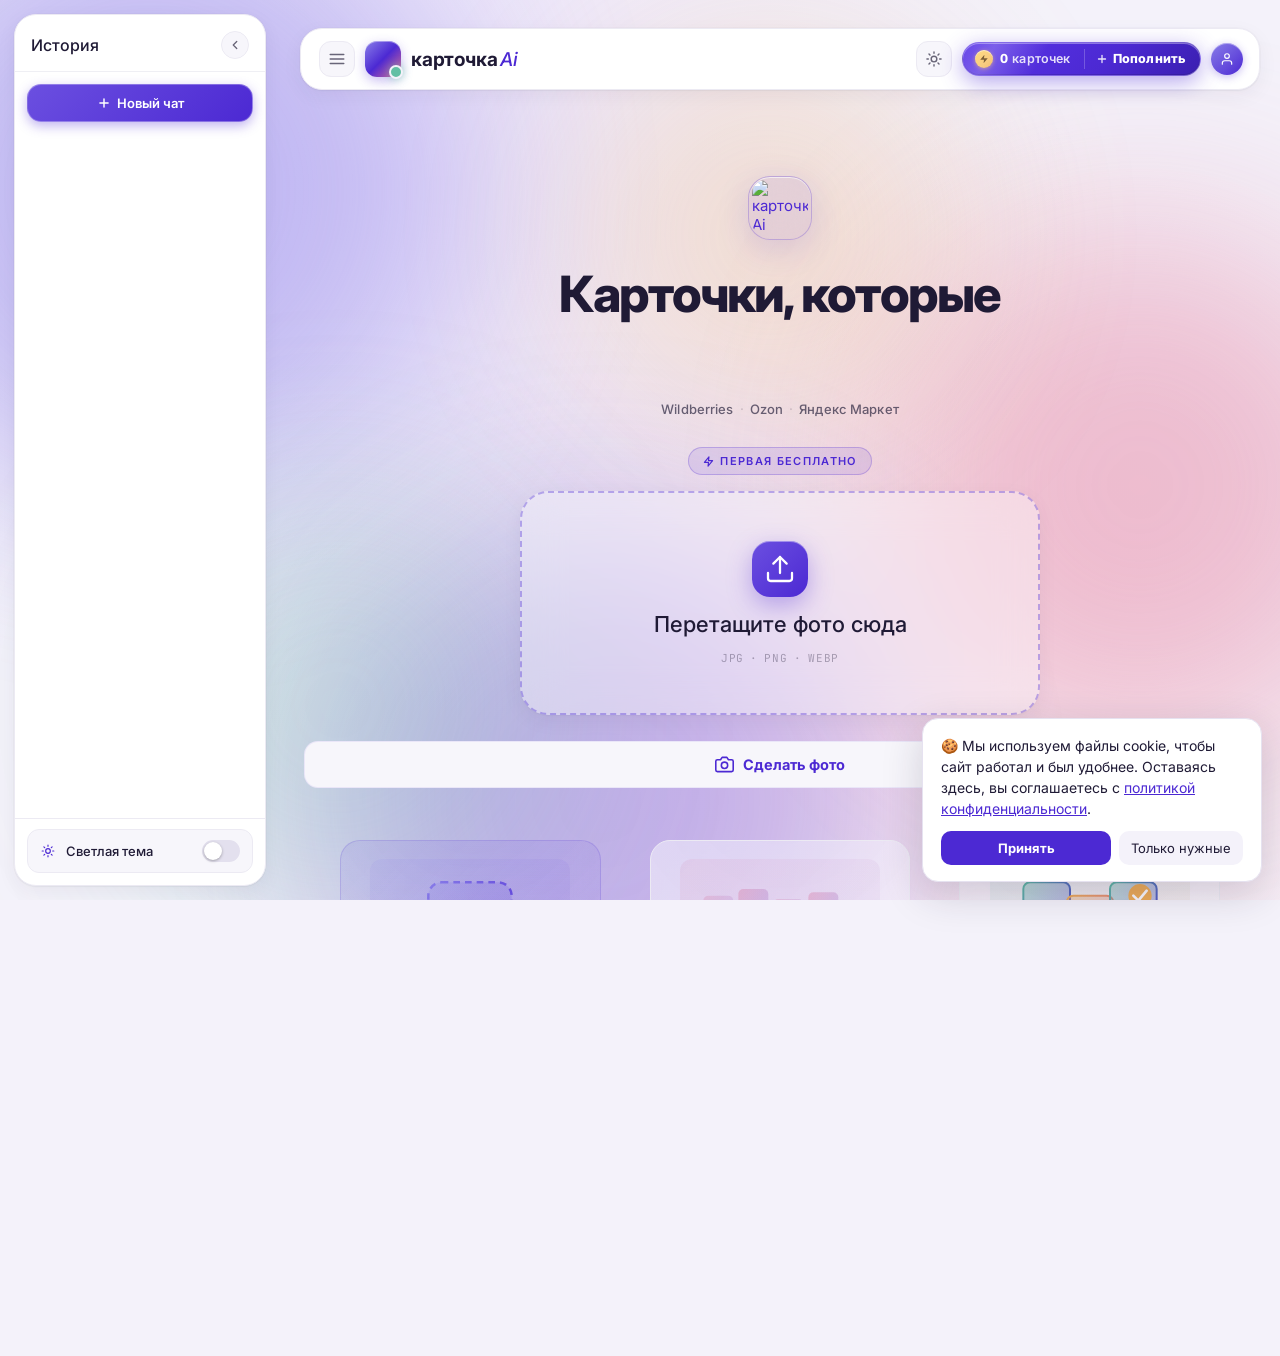
==== site/static/index.html @ 29c5df1d "карточка Ai — AI-генератор карточек для маркетплейсов Портфолио-версия: FastAPI-бэкенд, LLM-конвейер" ====
<!DOCTYPE html>
<html lang="ru">
<head>
<meta charset="UTF-8">
<meta name="viewport" content="width=device-width, initial-scale=1.0, viewport-fit=cover, interactive-widget=resizes-content">
<meta name="theme-color" content="#4C29D3">
<meta name="format-detection" content="telephone=no">
<link rel="icon" type="image/png" href="/static/assets/favicon.png">
<link rel="shortcut icon" href="/static/assets/favicon.ico">
<link rel="apple-touch-icon" href="/static/assets/logo.png">
<link rel="manifest" href="/static/manifest.json">
<meta name="apple-mobile-web-app-capable" content="yes">
<meta name="apple-mobile-web-app-status-bar-style" content="default">
<meta name="apple-mobile-web-app-title" content="карточка Ai">
<meta name="mobile-web-app-capable" content="yes">
<script>
  /* Тема (тёмная/светлая) — ставим ДО отрисовки, чтобы не было вспышки. */
  (function(){
    try{
      var k='kartochka-theme', t=localStorage.getItem(k);
      if(t!=='dark' && t!=='light'){
        t = (window.matchMedia && matchMedia('(prefers-color-scheme: dark)').matches) ? 'dark' : 'light';
      }
      document.documentElement.setAttribute('data-theme', t);
      document.addEventListener('DOMContentLoaded', function(){
        var m=document.querySelector('meta[name="theme-color"]');
        if(m) m.setAttribute('content', t==='dark' ? '#0B0A12' : '#4C29D3');
      });
    }catch(e){}
  })();
</script>
<title>карточка Ai — ИИ-генератор карточек товаров для Wildberries, Ozon, Я.Маркет</title>
<meta name="description" content="Загрузите фото товара — ИИ изучит конкурентов на Wildberries и за 2 минуты соберёт пак готовых карточек с инфографикой и SEO-описанием. Первая бесплатно, без карты.">
<meta name="keywords" content="генератор карточек товаров, карточка для wildberries, ии карточки ozon, инфографика для маркетплейса, нейросеть для селлеров, дизайн карточек wb, seo-описание товара">
<meta name="author" content="карточка Ai">
<meta name="robots" content="index, follow, max-image-preview:large">
<link rel="canonical" href="https://kartochka.ai/">
<meta property="og:type" content="website">
<meta property="og:site_name" content="карточка Ai">
<meta property="og:title" content="карточка Ai — карточки товаров для Wildberries за 2 минуты">
<meta property="og:description" content="Загрузите фото — ИИ соберёт пак готовых карточек с инфографикой и SEO-описанием. Первая бесплатно.">
<meta property="og:url" content="https://kartochka.ai/">
<meta property="og:image" content="https://kartochka.ai/static/og-cover.png">
<meta property="og:image:width" content="1200">
<meta property="og:image:height" content="630">
<meta property="og:image:alt" content="карточка Ai — генератор карточек товаров для Wildberries">
<meta property="og:locale" content="ru_RU">
<!-- Превью ссылок в Telegram / VK / MAX берётся из Open Graph выше -->
<meta name="vk:image" content="https://kartochka.ai/static/og-cover.png">
<script type="application/ld+json">
{
  "@context": "https://schema.org",
  "@type": "WebApplication",
  "name": "карточка Ai",
  "url": "https://kartochka.ai/",
  "applicationCategory": "BusinessApplication",
  "operatingSystem": "Web",
  "inLanguage": "ru-RU",
  "description": "ИИ-генератор карточек товаров для Wildberries, Ozon и Яндекс Маркет: из одного фото — пак дизайнов с инфографикой и SEO-описанием.",
  "offers": { "@type": "Offer", "price": "0", "priceCurrency": "RUB", "description": "Первая карточка бесплатно" }
}
</script>
<link rel="preconnect" href="https://fonts.googleapis.com">
<link rel="preconnect" href="https://fonts.gstatic.com" crossorigin>
<link href="https://fonts.googleapis.com/css2?family=Fraunces:ital,wght@0,400;0,500;1,400;1,500&family=Inter:wght@400;500;600;700&family=JetBrains+Mono:wght@400;500&display=swap" rel="stylesheet">
<style>
  :root {
    /* Clean minimal foundation — match landing.html (фон оставлен лавандовым) */
    --bg-base: #F4F2FA;
    --bg-soft: #F7F6FB;
    --c-violet-deep: #4C29D3;
    --c-violet-soft: #8A7FE9;
    --c-rose: #E06F93;
    --c-mint: #62BFA4;
    --c-amber: #F2B054;

    --glass-1: #F7F6FB;
    --glass-2: #FFFFFF;
    --glass-3: #FFFFFF;
    --glass-4: #FFFFFF;
    --glass-border: #ECEAF3;
    --glass-border-bright: #E3E0EE;

    --text: #1F1A35;
    --text-muted: rgba(31, 26, 53, 0.66);
    --text-dim: rgba(31, 26, 53, 0.50);
    --text-very-dim: rgba(31, 26, 53, 0.34);

    --accent: #4C29D3;
    --accent-bright: #6B4FE0;
    --accent-soft: #8A7FE9;
    --accent-glass: rgba(76, 41, 211, 0.08);

    --bubble-ai-bg: #FFFFFF;
    --bubble-ai-border: #ECEAF3;
    --bubble-user-bg: linear-gradient(135deg, #6B4FE0 0%, #4C29D3 100%);

    --shadow-glass: 0 1px 2px rgba(31, 26, 53, 0.04), 0 6px 20px rgba(31, 26, 53, 0.05);
    --shadow-bubble: 0 1px 2px rgba(31, 26, 53, 0.04), 0 4px 14px rgba(31, 26, 53, 0.05);
    --inner-light: 0 0 0 1px rgba(31, 26, 53, 0.02);

    --font-display: 'Inter', system-ui, -apple-system, sans-serif;
    --font-body: 'Inter', system-ui, -apple-system, sans-serif;
    --font-mono: 'JetBrains Mono', ui-monospace, monospace;

    --sidebar-width: 280px;
  }

  * { box-sizing: border-box; margin: 0; padding: 0; }

  html, body {
    height: 100%;
    background: var(--bg-base);
    color: var(--text);
    font-family: var(--font-body);
    font-size: 15px;
    -webkit-font-smoothing: antialiased;
    overflow-x: hidden;
  }

  button { font-family: inherit; cursor: pointer; }

  .bg-canvas {
    position: fixed; inset: 0; z-index: 0; overflow: hidden;
    background:
      radial-gradient(ellipse at 30% 20%, #EDE5FB 0%, transparent 55%),
      radial-gradient(ellipse at 70% 80%, #F8E5EE 0%, transparent 60%),
      var(--bg-base);
  }

  .blob {
    position: absolute; border-radius: 50%; filter: blur(100px); will-change: transform;
  }

  .blob-1 { width: 620px; height: 620px; background: var(--c-violet-soft); top: -120px; left: -160px; opacity: 0.45; animation: float1 22s ease-in-out infinite; }
  .blob-2 { width: 520px; height: 520px; background: var(--c-rose); top: 25%; right: -120px; opacity: 0.38; animation: float2 28s ease-in-out infinite; }
  .blob-3 { width: 560px; height: 560px; background: var(--c-violet-deep); bottom: -180px; left: 25%; opacity: 0.3; animation: float3 25s ease-in-out infinite; }
  .blob-4 { width: 420px; height: 420px; background: var(--c-mint); top: 55%; left: 10%; opacity: 0.25; animation: float4 30s ease-in-out infinite; }
  .blob-5 { width: 380px; height: 380px; background: var(--c-amber); top: 5%; right: 25%; opacity: 0.24; animation: float5 26s ease-in-out infinite; }

  @keyframes float1 { 0%,100%{transform:translate(0,0) scale(1);} 50%{transform:translate(80px,60px) scale(1.1);} }
  @keyframes float2 { 0%,100%{transform:translate(0,0) scale(1);} 50%{transform:translate(-60px,80px) scale(0.95);} }
  @keyframes float3 { 0%,100%{transform:translate(0,0) scale(1);} 50%{transform:translate(-100px,-60px) scale(1.05);} }
  @keyframes float4 { 0%,100%{transform:translate(0,0) scale(1);} 50%{transform:translate(70px,-50px) scale(1.1);} }
  @keyframes float5 { 0%,100%{transform:translate(0,0) scale(1);} 50%{transform:translate(-50px,70px) scale(0.9);} }

  .app {
    position: relative; z-index: 2;
    min-height: 100dvh;
    display: flex;
    transition: filter 400ms ease;
  }

  .app.modal-open { filter: blur(8px); pointer-events: none; }

  /* ============================================
     SIDEBAR — история чатов
     ============================================ */
  .sidebar {
    width: var(--sidebar-width);
    flex-shrink: 0;
    padding: 14px;
    position: sticky;
    top: 0;
    height: 100dvh;
    display: flex;
    flex-direction: column;
    transition: transform 400ms cubic-bezier(0.4, 0, 0.2, 1), opacity 400ms;
    z-index: 60;
  }

  .sidebar.collapsed {
    transform: translateX(calc(-1 * var(--sidebar-width) - 20px));
    opacity: 0;
    pointer-events: none;
    width: 0;
    padding: 0;
    margin-right: calc(-1 * var(--sidebar-width));
  }

  .sidebar-inner {
    background: var(--glass-2);
    backdrop-filter: blur(24px) saturate(180%);
    -webkit-backdrop-filter: blur(24px) saturate(180%);
    border: 1px solid var(--glass-border);
    border-radius: 22px;
    box-shadow: var(--shadow-glass), var(--inner-light);
    height: 100%;
    display: flex;
    flex-direction: column;
    overflow: hidden;
  }

  .sidebar-header {
    padding: 16px 16px 12px;
    border-bottom: 1px solid rgba(60, 50, 110, 0.08);
    display: flex;
    align-items: center;
    justify-content: space-between;
    gap: 8px;
  }

  .sidebar-title {
    font-family: var(--font-display);
    font-size: 16px;
    font-weight: 500;
    color: var(--text);
  }

  .sidebar-collapse-btn {
    width: 28px; height: 28px;
    border-radius: 50%;
    border: 1px solid var(--glass-border);
    background: var(--glass-1);
    color: var(--text-muted);
    display: flex; align-items: center; justify-content: center;
    cursor: pointer;
    transition: all 200ms;
  }

  .sidebar-collapse-btn:hover {
    background: var(--glass-3);
    color: var(--text);
  }

  .sidebar-new-chat {
    margin: 12px 12px 8px;
    padding: 10px 14px;
    border-radius: 14px;
    background: linear-gradient(135deg, var(--accent-bright), var(--accent));
    color: white;
    font-size: 13px;
    font-weight: 600;
    border: 1px solid rgba(255,255,255,0.3);
    cursor: pointer;
    transition: all 200ms;
    box-shadow: 0 4px 12px rgba(76, 41, 211, 0.35);
    display: flex;
    align-items: center;
    justify-content: center;
    gap: 6px;
  }

  .sidebar-new-chat:hover {
    transform: translateY(-1px);
    box-shadow: 0 6px 16px rgba(76, 41, 211, 0.45);
  }

  .sidebar-list {
    flex: 1;
    overflow-y: auto;
    padding: 4px 8px 16px;
  }

  .sidebar-section-label {
    font-size: 10px;
    text-transform: uppercase;
    letter-spacing: 0.15em;
    color: var(--text-very-dim);
    font-weight: 600;
    padding: 12px 8px 6px;
  }

  .sidebar-empty {
    padding: 32px 16px;
    text-align: center;
    color: var(--text-very-dim);
    font-size: 12px;
    line-height: 1.5;
  }

  .chat-item {
    display: flex;
    align-items: center;
    gap: 8px;
    padding: 8px 8px 8px 4px;
    border-radius: 12px;
    cursor: pointer;
    transition: all 200ms;
    margin-bottom: 2px;
    position: relative;
    border: 1px solid transparent;
  }

  .chat-item:hover {
    background: var(--glass-1);
  }

  .chat-item.active {
    background: rgba(76, 41, 211, 0.1);
    border-color: rgba(76, 41, 211, 0.2);
  }

  /* Drag handle — точки слева, видны на hover */
  .drag-handle {
    width: 14px;
    flex-shrink: 0;
    color: var(--text-very-dim);
    opacity: 0;
    transition: opacity 200ms;
    cursor: grab;
    display: flex;
    align-items: center;
    justify-content: center;
    padding: 4px 0;
  }

  .chat-item:hover .drag-handle,
  .chat-item.dragging .drag-handle {
    opacity: 0.6;
  }

  .drag-handle:hover {
    opacity: 1 !important;
    color: var(--accent);
  }

  .drag-handle:active {
    cursor: grabbing;
  }

  /* Drag states */
  .chat-item.dragging {
    opacity: 0.4;
    transform: scale(0.98);
    background: var(--glass-3);
    border-color: var(--accent);
    cursor: grabbing;
  }

  .chat-item.drag-over-top {
    box-shadow: 0 -2px 0 0 var(--accent);
  }

  .chat-item.drag-over-bottom {
    box-shadow: 0 2px 0 0 var(--accent);
  }

  .chat-item-thumb {
    width: 36px; height: 36px;
    border-radius: 10px;
    flex-shrink: 0;
    background-size: cover;
    background-position: center;
    border: 1px solid rgba(255,255,255,0.4);
  }

  .chat-item-thumb.placeholder {
    background: linear-gradient(135deg, var(--accent-soft), var(--accent));
    color: white;
    display: flex; align-items: center; justify-content: center;
  }

  .chat-item-info {
    flex: 1;
    min-width: 0;
    overflow: hidden;
  }

  .chat-item-title {
    font-size: 13px;
    font-weight: 500;
    color: var(--text);
    white-space: nowrap;
    overflow: hidden;
    text-overflow: ellipsis;
    margin-bottom: 2px;
    outline: none;
    border-radius: 4px;
    padding: 1px 3px;
    margin-left: -3px;
    transition: background 200ms;
  }

  .chat-item-title.editing {
    background: white;
    border: 1px solid var(--accent);
    box-shadow: 0 0 0 2px rgba(76, 41, 211, 0.15);
    text-overflow: clip;
    overflow: visible;
    white-space: normal;
    word-break: break-word;
  }

  .chat-item-meta {
    display: flex;
    align-items: center;
    gap: 6px;
    font-size: 10px;
    color: var(--text-very-dim);
    font-family: var(--font-mono);
  }

  .marketplace-tag {
    padding: 1px 6px;
    border-radius: 4px;
    background: rgba(76, 41, 211, 0.08);
    color: var(--accent);
    font-size: 9px;
    font-weight: 600;
    text-transform: uppercase;
    letter-spacing: 0.05em;
  }

  /* Кнопка меню "..." — справа, видна на hover или active */
  .chat-item-menu-btn {
    width: 24px;
    height: 24px;
    border-radius: 6px;
    border: none;
    background: transparent;
    color: var(--text-very-dim);
    cursor: pointer;
    display: flex;
    align-items: center;
    justify-content: center;
    flex-shrink: 0;
    opacity: 0;
    transition: all 200ms;
    padding: 0;
  }

  .chat-item:hover .chat-item-menu-btn,
  .chat-item.active .chat-item-menu-btn {
    opacity: 1;
  }

  .chat-item-menu-btn:hover {
    background: var(--glass-3);
    color: var(--text);
  }

  /* Контекстное меню чата (popover) */
  .chat-menu {
    position: fixed;
    z-index: 200;
    min-width: 160px;
    background: rgba(255, 255, 255, 0.95);
    backdrop-filter: blur(20px) saturate(180%);
    -webkit-backdrop-filter: blur(20px) saturate(180%);
    border: 1px solid var(--glass-border-bright);
    border-radius: 12px;
    box-shadow: 0 12px 32px rgba(60, 50, 110, 0.2), inset 0 1px 0 rgba(255,255,255,1);
    padding: 4px;
    animation: menuIn 150ms cubic-bezier(0.4, 0, 0.2, 1);
  }

  @keyframes menuIn {
    from { opacity: 0; transform: translateY(-4px) scale(0.98); }
    to { opacity: 1; transform: translateY(0) scale(1); }
  }

  .chat-menu-item {
    display: flex;
    align-items: center;
    gap: 8px;
    width: 100%;
    padding: 8px 12px;
    border: none;
    background: transparent;
    color: var(--text);
    font-size: 13px;
    font-family: inherit;
    cursor: pointer;
    border-radius: 8px;
    transition: background 150ms;
    text-align: left;
  }

  .chat-menu-item:hover {
    background: var(--glass-2);
  }

  .chat-menu-item.danger {
    color: #C5527A;
  }

  .chat-menu-item.danger:hover {
    background: rgba(224, 111, 147, 0.1);
  }

  /* Empty state */
  .sidebar-empty {
    padding: 32px 20px;
    text-align: center;
    color: var(--text-very-dim);
    font-size: 12px;
    line-height: 1.5;
  }

  /* Sidebar overlay для мобильного — едва заметное затемнение,
     достаточное чтобы поймать клик «закрыть», но не пугать юзера
     «весь экран чёрный». */
  .sidebar-overlay {
    display: none;
    position: fixed;
    inset: 0;
    /* Очень лёгкий tint вместо 0.18 — тёмная плёнка раздражала
       (юзер жаловался: «панель серая чуть ну типа темная»). 0.05 даёт
       тонкий визуальный сигнал «сайдбар открыт», но не давит. */
    background: rgba(31, 26, 53, 0.05);
    z-index: 55;
    opacity: 0;
    pointer-events: none;
    transition: opacity 220ms;
  }

  .sidebar-overlay.shown {
    opacity: 1;
    pointer-events: auto;
  }

  /* ============================================
     MAIN CONTENT
     ============================================ */
  .content {
    flex: 1;
    display: flex;
    flex-direction: column;
    min-width: 0;
  }

  /* Header */
  .header-wrap {
    padding: 14px 20px 0;
    flex-shrink: 0;
    position: sticky; top: 14px; z-index: 50;
  }

  .header {
    max-width: 1100px; margin: 0 auto;
    padding: 12px 16px 12px 18px;
    display: flex; align-items: center; justify-content: space-between;
    background: var(--glass-2);
    backdrop-filter: blur(24px) saturate(180%);
    -webkit-backdrop-filter: blur(24px) saturate(180%);
    border: 1px solid var(--glass-border);
    border-radius: 22px;
    box-shadow: var(--shadow-glass), var(--inner-light);
    gap: 16px;
  }

  /* На стартовом экране ПОКАЗЫВАЕМ лого (раньше пряталось — и шапка выглядела
     текстом «карточка Ai» без иконки, что пугало бренд-восприятие). Чуть крупнее
     текст имени для веса. Точку «онлайн» прячем — стартовый экран самодостаточен. */
  .header.starting .logo-meta .logo-status { display: none; }
  .header.starting .logo-meta .logo-name { font-size: 19px; }

  .header-left {
    display: flex;
    align-items: center;
    gap: 10px;
  }

  .menu-toggle {
    width: 36px; height: 36px;
    border-radius: 12px;
    border: 1px solid var(--glass-border);
    background: var(--glass-1);
    color: var(--text-muted);
    display: flex; align-items: center; justify-content: center;
    cursor: pointer;
    transition: all 200ms;
    flex-shrink: 0;
  }

  .menu-toggle:hover {
    background: var(--glass-3);
    color: var(--text);
  }

  .logo-row {
    display: flex; align-items: center; gap: 10px;
    cursor: pointer; text-decoration: none; color: inherit;
    border-radius: 14px; padding: 2px; margin: -2px;
    transition: opacity 160ms;
  }
  .logo-row:hover { opacity: 0.82; }
  .logo-row:active { opacity: 0.6; }

  .ai-avatar {
    width: 36px; height: 36px;
    border-radius: 12px;
    background: linear-gradient(135deg, var(--c-violet-soft), var(--accent), var(--c-rose));
    display: flex; align-items: center; justify-content: center;
    color: white;
    box-shadow: 0 4px 12px rgba(76, 41, 211, 0.3), inset 0 1px 0 rgba(255,255,255,0.4);
    position: relative;
  }
  /* logo image slot — overrides the gradient placeholder when a logo file loads */
  .ai-avatar.brand-mark-wrap { background: none; box-shadow: none; }
  .ai-avatar.brand-mark-wrap.brand-fallback {
    background: linear-gradient(135deg, var(--c-violet-soft), var(--accent), var(--c-rose));
    box-shadow: 0 4px 12px rgba(76, 41, 211, 0.3), inset 0 1px 0 rgba(255,255,255,0.4);
  }
  .brand-mark { width: 36px; height: 36px; border-radius: 12px; display: block;
    box-shadow: 0 4px 12px rgba(76, 41, 211, 0.3); }

  .ai-avatar::after {
    content: '';
    position: absolute;
    bottom: -2px; right: -2px;
    width: 10px; height: 10px;
    border-radius: 50%;
    background: var(--c-mint);
    border: 2px solid var(--bg-base);
    box-shadow: 0 0 8px rgba(98, 191, 164, 0.6);
  }

  .logo-meta { display: flex; flex-direction: column; gap: 2px; }

  .logo-name {
    /* Чистый современный сан-серифом «карточка», а акцент «Ai» — курсивом цветом
       бренда. Раньше всё было italic Fraunces — выглядело как «винтажный пекарь»,
       не «AI-продукт». Теперь чувствуется как современный tech-бренд. */
    font-family: var(--font);
    font-style: normal;
    font-size: 17px;
    font-weight: 700;
    line-height: 1;
    color: var(--text);
    letter-spacing: -0.01em;
  }
  .logo-name em {
    font-family: var(--font-display);
    font-style: italic;
    font-weight: 500;
    color: var(--accent);
    margin-left: 3px;
  }

  .logo-status {
    font-size: 11px;
    color: var(--c-mint);
    font-weight: 500;
    line-height: 1;
  }

  .header-right { display: flex; align-items: center; gap: 10px; }

  /* ─── Единая кнопка «БАЛАНС + ПОПОЛНИТЬ» ─────────────────────────────────
     Раньше в шапке было ДВЕ кнопки: пилюля «508 карточек» + большая «Пополнить
     · 508 КАРТОЧЕК». Баланс дублировался. Теперь один pill с двумя секциями:
        [⭐ 508 карточек]  |  + Пополнить
     Левая часть — статус, правая — CTA, между ними тонкий divider. Кликается
     любая половина → /checkout. */
  .balance-btn {
    position: relative;
    display: inline-flex; align-items: center;
    padding: 0;
    border-radius: 9999px;
    background: linear-gradient(135deg, #5a35e8 0%, #4c29d3 60%, #3a1fb0 100%);
    color: white;
    border: 1px solid rgba(255,255,255,0.28);
    box-shadow:
      0 6px 22px rgba(76, 41, 211, 0.42),
      inset 0 1px 0 rgba(255,255,255,0.35),
      inset 0 -1px 0 rgba(0,0,0,0.12);
    cursor: pointer;
    transition: transform 180ms ease, box-shadow 180ms ease;
    overflow: hidden;
    text-decoration: none;
    font-family: var(--font);
    line-height: 1;
  }
  .balance-btn::before {
    content: '';
    position: absolute; inset: 0;
    background: linear-gradient(120deg,
      transparent 40%, rgba(255,255,255,0.22) 50%, transparent 60%);
    background-size: 220% 100%;
    background-position: -100% 0;
    animation: balShine 4.2s ease-in-out infinite;
    pointer-events: none;
  }
  @keyframes balShine {
    0%, 55%  { background-position: -120% 0; }
    78%, 100% { background-position: 220% 0; }
  }
  .balance-btn:hover {
    transform: translateY(-1px);
    box-shadow:
      0 10px 30px rgba(76, 41, 211, 0.55),
      inset 0 1px 0 rgba(255,255,255,0.4);
  }
  .balance-status {
    display: inline-flex; align-items: center; gap: 7px;
    padding: 7px 14px 7px 12px;
    font-size: 12.5px;
    font-weight: 700;
    letter-spacing: 0.005em;
  }
  .balance-star {
    width: 18px; height: 18px;
    border-radius: 50%;
    background: linear-gradient(135deg, #FFD66B 0%, #F2B054 100%);
    color: #5a3500;
    display: inline-flex; align-items: center; justify-content: center;
    flex-shrink: 0;
    box-shadow: 0 1px 4px rgba(242, 176, 84, 0.6), inset 0 1px 0 rgba(255,255,255,0.5);
  }
  .balance-amount {
    display: inline-flex; align-items: baseline; gap: 4px;
    color: white;
  }
  .balance-num {
    font-variant-numeric: tabular-nums;
    font-weight: 800;
  }
  .balance-label {
    font-weight: 600;
    opacity: 0.85;
  }
  .balance-divider {
    width: 1px;
    align-self: stretch;
    margin: 6px 0;
    background: rgba(255,255,255,0.22);
  }
  .balance-cta {
    display: inline-flex; align-items: center; gap: 5px;
    padding: 7px 14px 7px 11px;
    font-size: 12.5px;
    font-weight: 800;
    letter-spacing: 0.01em;
  }
  .balance-cta svg { opacity: 0.88; }

  /* Состояние «нет карточек, пополни»: правая часть подсвечивается тёплым,
     левая держит «0». Один тон-on-tone, без раздражающего красного. */
  .balance-btn.used { background: linear-gradient(135deg, #6b3fea 0%, #d44a6e 100%); }
  .balance-btn.used .balance-star { background: linear-gradient(135deg, #FFE8B0, #FFB266); }

  /* Состояние «не залогинен»: вместо баланса показываем «Войти». */
  .balance-btn.guest .balance-status,
  .balance-btn.guest .balance-divider { display: none; }
  .balance-btn.guest .balance-cta { padding: 7px 16px; }

  /* Legacy classes — оставляем пустыми, чтобы старый JS из других мест не ронялся. */
  .credits-pill, .credits-badge, .credits-badge-text, .upgrade-btn, .upgrade-btn-pro,
  .upgrade-icon, .upgrade-text, .upgrade-main, .upgrade-sub, .upgrade-discount {
    display: none;
  }
  .credits-num { font-family: var(--font-mono); font-weight: 700; }

  .user-avatar {
    width: 32px; height: 32px;
    border-radius: 50%;
    background: linear-gradient(135deg, var(--accent-soft), var(--accent));
    color: white;
    display: flex; align-items: center; justify-content: center;
    font-size: 14px; font-weight: 600;
    box-shadow: 0 2px 8px rgba(76, 41, 211, 0.3), inset 0 1px 0 rgba(255,255,255,0.4);
  }

  /* Main */
  main {
    flex: 1; width: 100%;
    margin: 0 auto;
    display: flex; flex-direction: column;
    overflow-y: auto;
    transition: max-width 600ms ease;
  }

  main.starting {
    max-width: 1100px;
    padding: 40px 24px;
  }

  main.chatting {
    max-width: 760px;
    padding: 24px;
  }

  /* ============================================
     STARTING SCREEN
     ============================================ */
  .start-screen {
    flex: 1;
    display: flex; flex-direction: column;
    align-items: center; justify-content: center;
    gap: 16px;
    padding: 60px 0 40px;
    transition: opacity 500ms ease, transform 500ms ease;
  }

  .start-screen.fading {
    opacity: 0;
    transform: translateY(-20px);
    pointer-events: none;
  }

  .start-icon {
    width: 64px; height: 64px;
    border-radius: 22px;
    background: var(--accent-glass);
    backdrop-filter: blur(20px);
    -webkit-backdrop-filter: blur(20px);
    border: 1px solid rgba(76, 41, 211, 0.25);
    color: var(--accent);
    display: flex; align-items: center; justify-content: center;
    margin-bottom: 12px;
    box-shadow: 0 8px 32px rgba(76, 41, 211, 0.15), inset 0 1px 0 rgba(255,255,255,0.6);
  }

  .start-title {
    font-family: var(--font-display);
    font-size: clamp(32px, 5vw, 50px);
    line-height: 1.05;
    font-weight: 800;
    text-align: center;
    max-width: 720px;
    letter-spacing: -0.035em;
    margin-bottom: 8px;
  }

  .start-title em {
    font-style: normal;
    color: var(--accent);
    font-weight: 800;
  }

  .start-sub { display: none; }

  .start-meta {
    display: flex;
    align-items: center;
    gap: 6px;
    margin: 4px 0 14px;
    color: var(--text-dim);
    font-size: 13px;
    font-weight: 500;
  }
  .meta-chip {
    color: var(--text-muted);
    letter-spacing: 0.01em;
  }
  .meta-dot {
    color: var(--text-very-dim);
    opacity: 0.5;
  }

  .upload-formats {
    display: flex;
    gap: 6px;
    justify-content: center;
    color: var(--text-very-dim);
    font-size: 11px;
    letter-spacing: 0.08em;
    text-transform: uppercase;
    font-family: var(--font-mono);
  }

  .upload-zone {
    border: 2px dashed rgba(76, 41, 211, 0.35);
    background: rgba(255, 255, 255, 0.4);
    backdrop-filter: blur(20px);
    -webkit-backdrop-filter: blur(20px);
    border-radius: 28px;
    padding: 48px 56px;
    display: flex;
    flex-direction: column;
    align-items: center;
    gap: 14px;
    cursor: pointer;
    transition: all 250ms;
    max-width: 520px;
    width: 100%;
    box-shadow: var(--shadow-glass);
    position: relative;
    animation: uploadBreathe 2.6s ease-in-out infinite;
  }
  .upload-zone:hover, .upload-zone.dragover {
    background: rgba(255, 255, 255, 0.6);
    border-color: var(--accent);
    transform: translateY(-2px);
    box-shadow: 0 16px 48px rgba(76, 41, 211, 0.18);
    animation: none;
  }
  /* при наведении / перетаскивании пульс выключаем — не мешаем взаимодействию */
  .upload-zone:hover .upload-icon, .upload-zone.dragover .upload-icon { animation: none; }

  @keyframes uploadBreathe {
    0%, 100% { border-color: rgba(76, 41, 211, 0.35); box-shadow: var(--shadow-glass); }
    50%      { border-color: rgba(76, 41, 211, 0.62); box-shadow: var(--shadow-glass), 0 14px 44px rgba(76, 41, 211, 0.18); }
  }
  @keyframes uploadIconBob {
    0%, 100% { transform: translateY(0); }
    50%      { transform: translateY(-5px); }
  }
  @media (prefers-reduced-motion: reduce) {
    .upload-zone, .upload-icon { animation: none; }
  }

  .upload-icon {
    width: 56px; height: 56px;
    border-radius: 18px;
    background: linear-gradient(135deg, var(--accent-bright), var(--accent));
    color: white;
    display: flex; align-items: center; justify-content: center;
    box-shadow: 0 8px 24px rgba(76, 41, 211, 0.35), inset 0 1px 0 rgba(255,255,255,0.4);
    animation: uploadIconBob 2.6s ease-in-out infinite;
  }

  .upload-title {
    font-family: var(--font-display);
    font-size: 22px;
    font-weight: 500;
    color: var(--text);
    text-align: center;
  }

  .upload-sub {
    color: var(--text-muted);
    font-size: 13px;
    text-align: center;
  }

  .upload-formats {
    color: var(--text-very-dim);
    font-size: 11px;
    font-family: var(--font-mono);
    text-align: center;
  }

  .free-badge {
    display: inline-flex;
    align-items: center;
    gap: 6px;
    font-size: 11px;
    font-weight: 600;
    color: var(--accent);
    background: rgba(76, 41, 211, 0.1);
    border: 1px solid rgba(76, 41, 211, 0.25);
    padding: 6px 14px;
    border-radius: 9999px;
    text-transform: uppercase;
    letter-spacing: 0.12em;
  }

  .alt-link {
    color: var(--text-dim);
    font-size: 13px;
    margin-top: 4px;
    cursor: pointer;
    text-decoration: underline;
    text-decoration-style: dotted;
    text-underline-offset: 4px;
    background: none;
    border: none;
    transition: color 200ms;
  }

  .alt-link:hover { color: var(--accent); }

  .how-it-works {
    display: flex;
    align-items: stretch;
    justify-content: center;
    gap: 14px;
    margin-top: 36px;
    max-width: 880px;
    flex-wrap: wrap;
  }
  .how-step {
    position: relative;
    display: flex;
    flex-direction: column;
    align-items: center;
    text-align: center;
    gap: 10px;
    background: rgba(255,255,255,0.55);
    backdrop-filter: blur(12px);
    border: 1px solid var(--glass-border);
    border-radius: 20px;
    padding: 18px 18px 20px;
    flex: 1;
    min-width: 220px;
    max-width: 280px;
    transition: transform 250ms, box-shadow 250ms, border-color 250ms;
    overflow: hidden;
  }
  .how-step::before {
    content: '';
    position: absolute;
    inset: 0;
    background: radial-gradient(circle at 50% -20%, rgba(76, 41, 211, 0.08), transparent 60%);
    pointer-events: none;
  }
  .how-step:hover {
    transform: translateY(-4px);
    box-shadow: 0 16px 40px rgba(76, 41, 211, 0.14);
    border-color: rgba(138, 127, 233, 0.4);
  }
  .how-illust {
    width: 100%;
    aspect-ratio: 120/80;
    max-width: 200px;
    border-radius: 12px;
    display: flex;
    align-items: center;
    justify-content: center;
  }
  .how-illust svg { width: 100%; height: 100%; }
  .how-illust-1 { background: linear-gradient(135deg, rgba(138,127,233,0.10), rgba(76,41,211,0.06)); }
  .how-illust-2 { background: linear-gradient(135deg, rgba(224,111,147,0.10), rgba(138,127,233,0.06)); }
  .how-illust-3 { background: linear-gradient(135deg, rgba(98,191,164,0.10), rgba(242,176,84,0.08)); }
  .how-num {
    width: 26px; height: 26px;
    border-radius: 50%;
    background: linear-gradient(135deg, var(--c-violet-deep), var(--c-violet-soft));
    color: white;
    display: flex; align-items: center; justify-content: center;
    font-weight: 700;
    font-size: 12px;
    flex-shrink: 0;
    box-shadow: 0 4px 12px rgba(76, 41, 211, 0.25);
  }
  .how-text { min-width: 0; }
  .how-title {
    font-weight: 700;
    font-size: 14px;
    color: var(--text);
    line-height: 1.3;
    margin-bottom: 4px;
  }
  .how-sub {
    font-size: 12px;
    color: var(--text-dim);
    line-height: 1.45;
  }
  .how-arrow {
    color: var(--text-dim);
    font-size: 22px;
    align-self: center;
    opacity: 0.4;
  }
  .how-step-clickable {
    cursor: pointer;
    background: linear-gradient(135deg, rgba(138,127,233,0.10), rgba(76,41,211,0.04));
    border-color: rgba(76, 41, 211, 0.18);
  }
  .how-step-clickable:hover {
    background: linear-gradient(135deg, rgba(138,127,233,0.18), rgba(76,41,211,0.08));
    border-color: var(--accent);
    transform: translateY(-6px);
    box-shadow: 0 20px 48px rgba(76, 41, 211, 0.22);
  }
  .how-cta {
    display: inline-flex;
    align-items: center;
    gap: 6px;
    padding: 7px 14px;
    margin-top: 4px;
    background: var(--accent);
    color: white;
    border-radius: 999px;
    font-size: 11px;
    font-weight: 600;
    letter-spacing: 0.02em;
    box-shadow: 0 4px 14px rgba(76, 41, 211, 0.3);
    transition: transform 200ms, box-shadow 200ms;
  }
  .how-step-clickable:hover .how-cta {
    transform: scale(1.04);
    box-shadow: 0 6px 20px rgba(76, 41, 211, 0.45);
  }
  .how-cta svg { color: #FFD66B; }
  @media (max-width: 720px) {
    .how-it-works { flex-direction: column; align-items: stretch; }
    .how-arrow { transform: rotate(90deg); align-self: center; }
    /* В column-режиме hover-translateY и overflow:hidden обрезают нижнюю
       CTA-капсулу («посмотреть пример · бесплатно»); даём карточке
       визуальный запас и снимаем clip — пусть растёт по содержимому. */
    .how-step { max-width: 100%; overflow: visible; padding-bottom: 22px; }
    .how-cta { white-space: nowrap; }
  }

  /* "Learn more" pill — заметнее, но не основной CTA */
  .start-learn-more {
    margin: 32px auto 8px;
    display: inline-flex;
    align-items: center;
    gap: 9px;
    padding: 12px 22px 12px 16px;
    border-radius: 999px;
    background: linear-gradient(135deg,
                rgba(138, 127, 233, 0.18),
                rgba(76, 41, 211, 0.10));
    border: 1px solid rgba(76, 41, 211, 0.22);
    backdrop-filter: blur(18px) saturate(160%);
    -webkit-backdrop-filter: blur(18px) saturate(160%);
    color: var(--accent);
    font-size: 13.5px;
    font-weight: 600;
    text-decoration: none;
    letter-spacing: -0.005em;
    transition: all 260ms cubic-bezier(0.22, 1, 0.36, 1);
    box-shadow:
      0 4px 14px rgba(76, 41, 211, 0.15),
      inset 0 1px 0 rgba(255, 255, 255, 0.6);
    position: relative;
    overflow: hidden;
    animation: startLearnPulse 3.6s ease-in-out infinite;
  }
  .start-learn-more-spark {
    display: inline-flex;
    align-items: center;
    justify-content: center;
    width: 22px; height: 22px;
    border-radius: 50%;
    background: linear-gradient(135deg, var(--accent-bright), var(--accent));
    color: white;
    box-shadow: 0 2px 8px rgba(76, 41, 211, 0.4);
  }
  .start-learn-more::after {
    content: '';
    position: absolute; top: 0; left: -120%;
    width: 50%; height: 100%;
    background: linear-gradient(120deg,
      transparent 0%,
      rgba(255, 255, 255, 0.55) 50%,
      transparent 100%);
    transform: skewX(-20deg);
    animation: startLearnShimmer 4s cubic-bezier(0.4, 0, 0.2, 1) infinite;
    pointer-events: none;
  }
  .start-learn-more:hover {
    background: linear-gradient(135deg,
                rgba(138, 127, 233, 0.28),
                rgba(76, 41, 211, 0.18));
    border-color: rgba(76, 41, 211, 0.4);
    transform: translateY(-2px);
    box-shadow:
      0 10px 28px rgba(76, 41, 211, 0.28),
      inset 0 1px 0 rgba(255, 255, 255, 0.7);
    animation-play-state: paused;
  }
  .start-learn-more:hover .start-learn-more-arrow { transform: translateX(4px); }
  .start-learn-more-arrow { transition: transform 260ms cubic-bezier(0.22, 1, 0.36, 1); }

  @keyframes startLearnPulse {
    0%, 100% { box-shadow: 0 4px 14px rgba(76, 41, 211, 0.15), inset 0 1px 0 rgba(255, 255, 255, 0.6); }
    50%      { box-shadow: 0 6px 22px rgba(76, 41, 211, 0.28), inset 0 1px 0 rgba(255, 255, 255, 0.6); }
  }
  @keyframes startLearnShimmer {
    0%   { left: -120%; }
    55%  { left: 130%; }
    100% { left: 130%; }
  }
  @media (prefers-reduced-motion: reduce) {
    .start-learn-more, .start-learn-more::after { animation: none; }
  }

  /* ============================================
     HERO ROTATOR — меняющееся слово в заголовке
     ============================================ */
  .hero-rotator {
    display: inline-block;
    min-height: 1.05em;
    line-height: 1.05;
  }
  .hero-rotator em {
    display: inline-block;
    font-style: normal;
    color: var(--accent);
    font-weight: 800;
    white-space: nowrap;
    transition: opacity 340ms ease, transform 340ms cubic-bezier(0.22, 1, 0.36, 1);
    will-change: opacity, transform;
  }
  .hero-rotator em.is-out { opacity: 0; transform: translateY(-0.34em); }
  .hero-rotator em.is-in  { opacity: 0; transform: translateY(0.34em); }
  @media (prefers-reduced-motion: reduce) {
    .hero-rotator em { transition: opacity 200ms ease; }
    .hero-rotator em.is-out, .hero-rotator em.is-in { transform: none; }
  }

  input[type="file"] { display: none; }

  /* ============================================
     CHAT
     ============================================ */
  .chat {
    display: flex; flex-direction: column;
    gap: 4px;
    padding: 12px 0 32px;
    flex: 1;
    opacity: 0;
    transform: translateY(20px);
    transition: opacity 500ms ease 200ms, transform 500ms ease 200ms;
  }

  .chat.shown { opacity: 1; transform: translateY(0); }

  /* На landing-режиме .chat ещё пустой, но `flex:1` раздувает его на весь
     оставшийся экран → юзер скроллит «вниз», видит пустоту полстраницы
     ниже «Узнать больше». Когда детей нет — сворачиваем. */
  .chat:empty { flex: 0; padding: 0; }

  /* ============================================
     FLOW PROGRESS STEPPER
     (lives inside .header-wrap → naturally sticky)
     ============================================ */
  .flow-progress {
    max-width: 760px;
    margin: 10px auto 0;
    padding: 12px 18px 10px;
    background: var(--glass-3);
    -webkit-backdrop-filter: blur(20px) saturate(180%);
    backdrop-filter: blur(20px) saturate(180%);
    border: 1px solid var(--glass-border);
    border-radius: 18px;
    box-shadow: var(--shadow-glass), var(--inner-light);
    opacity: 0;
    transform: translateY(-8px);
    pointer-events: none;
    transition: opacity 360ms ease, transform 360ms cubic-bezier(0.22, 1, 0.36, 1);
  }
  .flow-progress.shown {
    opacity: 1;
    transform: translateY(0);
    pointer-events: auto;
  }
  .flow-progress.hidden { display: none; }

  .flow-progress-track {
    position: relative;
    height: 2px;
    background: rgba(31, 26, 53, 0.08);
    border-radius: 999px;
    margin: 4px 14px 10px;
  }
  .flow-progress-fill {
    position: absolute; left: 0; top: 0; bottom: 0;
    width: 0%;
    background: linear-gradient(90deg, var(--c-violet-soft), var(--c-violet-deep));
    border-radius: 999px;
    transition: width 600ms cubic-bezier(0.22, 1, 0.36, 1);
  }
  .flow-progress-steps {
    display: flex;
    justify-content: space-between;
    align-items: flex-start;
    padding: 0 4px;
  }
  .flow-step {
    display: flex; flex-direction: column; align-items: center; gap: 6px;
    flex: 1; min-width: 0;
    cursor: default;
  }
  .flow-step-dot {
    position: relative;
    width: 26px; height: 26px;
    border-radius: 50%;
    display: flex; align-items: center; justify-content: center;
    font-size: 11px; font-weight: 600;
    background: rgba(255, 255, 255, 0.92);
    border: 1.5px solid rgba(31, 26, 53, 0.14);
    color: var(--text-dim);
    transition: all 300ms cubic-bezier(0.22, 1, 0.36, 1);
    box-shadow: 0 2px 6px rgba(60, 50, 110, 0.06);
  }
  .flow-step.done .flow-step-dot {
    background: var(--c-violet-deep);
    border-color: var(--c-violet-deep);
    color: white;
    box-shadow: 0 2px 8px rgba(76, 41, 211, 0.28);
  }
  .flow-step.active .flow-step-dot {
    background: white;
    border-color: var(--c-violet-deep);
    color: var(--c-violet-deep);
    box-shadow: 0 0 0 4px rgba(76, 41, 211, 0.16),
                0 2px 8px rgba(76, 41, 211, 0.18);
    transform: scale(1.06);
  }
  .flow-step.active .flow-step-dot::after {
    content: '';
    position: absolute;
    inset: -2px;
    border-radius: 50%;
    border: 2px solid rgba(76, 41, 211, 0.42);
    animation: flowPulse 1.6s ease-out infinite;
    pointer-events: none;
  }
  @keyframes flowPulse {
    0%   { transform: scale(1);    opacity: 0.75; }
    100% { transform: scale(1.7);  opacity: 0; }
  }
  .flow-step-label {
    font-size: 10.5px;
    color: var(--text-dim);
    font-weight: 500;
    letter-spacing: 0.02em;
    text-align: center;
    white-space: nowrap;
    overflow: hidden;
    text-overflow: ellipsis;
    max-width: 100%;
  }
  .flow-step.done .flow-step-label,
  .flow-step.active .flow-step-label {
    color: var(--text);
    font-weight: 600;
  }
  @media (max-width: 560px) {
    .flow-progress { padding-top: 10px; }
    .flow-step-label { font-size: 9.5px; letter-spacing: 0; }
    .flow-step-dot { width: 22px; height: 22px; font-size: 10px; }
  }

  /* ============================================
     RESULT PANEL (final "Готово" block)
     ============================================ */
  .result-panel {
    margin: 12px 0 8px;
    padding: 18px 18px 16px;
    border-radius: 18px;
    background:
      radial-gradient(120% 80% at 0% 0%, rgba(138, 127, 233, 0.18) 0%, transparent 60%),
      linear-gradient(135deg, rgba(255,255,255,0.92), rgba(255,255,255,0.78));
    border: 1px solid rgba(255, 255, 255, 0.9);
    box-shadow:
      0 12px 36px rgba(76, 41, 211, 0.16),
      inset 0 1px 0 rgba(255, 255, 255, 0.9);
    position: relative;
    overflow: hidden;
    animation: resultPanelIn 520ms cubic-bezier(0.22, 1, 0.36, 1);
  }
  .result-panel::before {
    content: '';
    position: absolute;
    inset: 0;
    border-radius: inherit;
    padding: 1.5px;
    background: linear-gradient(135deg, var(--c-violet-soft), var(--c-violet-deep) 60%, var(--c-rose));
    -webkit-mask: linear-gradient(#000 0 0) content-box, linear-gradient(#000 0 0);
            mask: linear-gradient(#000 0 0) content-box, linear-gradient(#000 0 0);
    -webkit-mask-composite: xor;
            mask-composite: exclude;
    opacity: 0.5;
    pointer-events: none;
  }
  @keyframes resultPanelIn {
    from { opacity: 0; transform: translateY(8px) scale(0.985); }
    to   { opacity: 1; transform: translateY(0)   scale(1);     }
  }
  .result-panel-head {
    display: flex; align-items: center; gap: 12px;
    margin-bottom: 14px;
  }
  .result-panel-check {
    width: 36px; height: 36px;
    border-radius: 50%;
    background: linear-gradient(135deg, var(--c-mint), #4FA88B);
    display: flex; align-items: center; justify-content: center;
    color: #fff;
    flex-shrink: 0;
    box-shadow: 0 4px 12px rgba(98, 191, 164, 0.4);
  }
  .result-panel-title {
    font-family: var(--font-display);
    font-size: 19px;
    font-weight: 600;
    color: var(--text);
    letter-spacing: -0.01em;
    line-height: 1.1;
  }
  .result-panel-sub {
    font-size: 12px;
    color: var(--text-muted);
    margin-top: 2px;
    line-height: 1.35;
  }
  .result-panel-actions {
    display: flex;
    flex-wrap: wrap;
    gap: 8px;
  }
  .result-action {
    flex: 1 1 auto;
    min-width: 120px;
    display: inline-flex; align-items: center; justify-content: center; gap: 7px;
    padding: 11px 16px;
    border-radius: 12px;
    font-family: var(--font-body);
    font-size: 13px;
    font-weight: 600;
    cursor: pointer;
    border: none;
    transition: transform 160ms ease, box-shadow 160ms ease, background 200ms ease;
  }
  .result-action svg { flex-shrink: 0; }
  .result-action.primary {
    background: linear-gradient(135deg, var(--accent-bright), var(--accent));
    color: #fff;
    box-shadow: 0 6px 18px rgba(76, 41, 211, 0.28);
  }
  .result-action.primary:hover {
    transform: translateY(-1px);
    box-shadow: 0 10px 24px rgba(76, 41, 211, 0.35);
  }
  .result-action.secondary {
    background: rgba(255, 255, 255, 0.85);
    color: var(--text);
    border: 1px solid rgba(31, 26, 53, 0.1);
  }
  .result-action.secondary:hover {
    background: rgba(255, 255, 255, 1);
    border-color: rgba(76, 41, 211, 0.3);
  }
  .result-action.ghost {
    background: transparent;
    color: var(--text-muted);
    flex: 0 0 auto;
    min-width: auto;
    padding: 11px 12px;
  }
  .result-action.ghost:hover {
    color: var(--text);
    background: rgba(31, 26, 53, 0.04);
  }
  .result-action.copied {
    background: var(--c-mint) !important;
    color: #fff !important;
  }
  @media (max-width: 460px) {
    .result-action { min-width: 100%; }
    .result-action.ghost { min-width: auto; }
  }

  .chat-day {
    text-align: center;
    color: var(--text-very-dim);
    font-size: 11px;
    font-weight: 500;
    margin: 16px 0;
    text-transform: uppercase;
    letter-spacing: 0.15em;
  }

  .msg {
    display: flex;
    gap: 10px;
    margin: 4px 0;
    animation: msgIn 350ms cubic-bezier(0.4, 0, 0.2, 1);
    align-items: flex-end;
  }

  @keyframes msgIn {
    from { opacity: 0; transform: translateY(8px); }
    to { opacity: 1; transform: translateY(0); }
  }

  .msg.ai { justify-content: flex-start; }
  .msg.user { justify-content: flex-end; }

  .msg-avatar {
    width: 30px; height: 30px;
    border-radius: 50%;
    flex-shrink: 0;
    display: flex; align-items: center; justify-content: center;
    font-size: 12px; font-weight: 600;
    color: white;
    margin-bottom: 2px;
  }

  .msg.ai .msg-avatar {
    background: linear-gradient(135deg, var(--c-violet-soft), var(--accent), var(--c-rose));
    box-shadow: 0 2px 8px rgba(76, 41, 211, 0.3), inset 0 1px 0 rgba(255,255,255,0.4);
  }

  .msg.user .msg-avatar {
    background: linear-gradient(135deg, var(--accent-soft), var(--accent));
    box-shadow: 0 2px 8px rgba(76, 41, 211, 0.3), inset 0 1px 0 rgba(255,255,255,0.4);
  }

  .msg-avatar.hidden { visibility: hidden; }

  /* На телефоне AI-аватарка съедает ~40px ширины bubble, из-за чего
     длинные списки конкурентов / превью карточек обрезаются. Современные
     мессенджеры нейронок (Claude, ChatGPT, Gemini) на мобиле тоже не
     показывают аватарку AI у каждого сообщения — экономят ширину.
     User-аватарка остаётся: даёт визуальный якорь «правой» стороны. */
  @media (hover: none), (pointer: coarse) {
    .msg.ai .msg-avatar { display: none; }
    /* !important — потому что многие bubble'ы в чате имеют inline
       style="max-width:480px" итд (разные значения), мобайл-полоса должна
       побеждать. На десктопе inline-значения остаются как было. */
    .msg.ai .bubble { max-width: 100% !important; }
    .msg { gap: 8px; }
  }

  .bubble {
    max-width: 85%;
    padding: 12px 16px;
    border-radius: 22px;
    font-size: 15px;
    line-height: 1.5;
    word-wrap: break-word;
    position: relative;
  }

  .msg.ai .bubble {
    background: var(--bubble-ai-bg);
    backdrop-filter: blur(20px) saturate(180%);
    -webkit-backdrop-filter: blur(20px) saturate(180%);
    border: 1px solid var(--bubble-ai-border);
    color: var(--text);
    box-shadow: var(--shadow-bubble), inset 0 1px 0 rgba(255,255,255,0.6);
    border-bottom-left-radius: 6px;
  }

  .msg.user .bubble {
    background: var(--bubble-user-bg);
    color: white;
    border-bottom-right-radius: 6px;
    box-shadow: 0 4px 16px rgba(76, 41, 211, 0.25);
  }

  .bubble em {
    font-family: var(--font-display);
    font-style: italic;
    color: var(--accent);
    font-weight: 500;
  }

  .msg.user .bubble em { color: rgba(255,255,255,0.95); }
  .bubble strong { font-weight: 600; }

  .msg-photo-bubble {
    background: var(--bubble-user-bg);
    border-radius: 22px;
    border-bottom-right-radius: 6px;
    overflow: hidden;
    box-shadow: 0 4px 16px rgba(76, 41, 211, 0.25);
    max-width: 240px;
  }

  .msg-photo-img {
    /* Раньше тут был aspect-ratio: 4/5 + background-size: cover — это резало
       квадратные/широкие/высокие фото в стандартный 4:5 кадр и юзер не видел
       что реально на фото. Теперь делаем object-fit: contain — показываем
       всё фото целиком, фон-плашка под нём держит фирменный градиент. */
    display: block;
    width: 100%;
    height: auto;
    max-height: 320px;
    object-fit: contain;
    background: linear-gradient(135deg, var(--c-violet-soft), var(--accent));
  }

  .msg-photo-caption {
    padding: 8px 14px 10px;
    color: white;
    font-size: 13px;
  }

  /* Typing */
  .typing-indicator {
    display: inline-flex; align-items: center; gap: 4px;
    padding: 14px 18px;
  }

  .typing-dot {
    width: 7px; height: 7px;
    background: var(--accent);
    border-radius: 50%;
    opacity: 0.4;
    animation: typingPulse 1.4s ease-in-out infinite;
  }

  .typing-dot:nth-child(2) { animation-delay: 0.2s; }
  .typing-dot:nth-child(3) { animation-delay: 0.4s; }

  @keyframes typingPulse {
    0%, 60%, 100% { opacity: 0.4; transform: translateY(0); }
    30% { opacity: 1; transform: translateY(-4px); }
  }

  .stream-cursor {
    display: inline-block;
    width: 8px; height: 14px;
    background: var(--accent);
    margin-left: 1px;
    vertical-align: text-bottom;
    animation: cursorBlink 1s steps(2) infinite;
    opacity: 0.7;
  }

  @keyframes cursorBlink {
    0%, 50% { opacity: 0.7; }
    51%, 100% { opacity: 0; }
  }

  .quick-replies {
    display: flex;
    flex-wrap: wrap;
    gap: 6px;
    margin: 4px 0 8px 40px;
    animation: msgIn 400ms cubic-bezier(0.4, 0, 0.2, 1);
  }

  .quick-reply {
    padding: 9px 16px;
    border-radius: 18px;
    background: var(--glass-3);
    backdrop-filter: blur(20px);
    -webkit-backdrop-filter: blur(20px);
    border: 1px solid var(--accent);
    color: var(--accent);
    font-size: 14px;
    font-weight: 500;
    cursor: pointer;
    transition: all 200ms;
  }

  .quick-reply:hover {
    background: var(--accent);
    color: white;
    transform: translateY(-1px);
  }

  .quick-reply.subtle {
    border-color: var(--glass-border-bright);
    color: var(--text-dim);
    font-weight: 400;
  }

  .quick-reply.subtle:hover {
    background: var(--glass-3);
    color: var(--text);
    border-color: var(--text-dim);
  }

  /* ============================================
     MARKETPLACE CARDS
     ============================================ */
  .marketplace-grid {
    display: grid;
    grid-template-columns: repeat(2, 1fr);
    gap: 8px;
    margin: 8px 0 12px 40px;
    animation: msgIn 500ms cubic-bezier(0.4, 0, 0.2, 1);
  }

  @media (max-width: 600px) {
    .marketplace-grid { grid-template-columns: 1fr; }
    .quick-replies, .marketplace-grid, .style-choice-grid, .gallery-grid, .free-text-block { margin-left: 0; }
  }

  .marketplace-card {
    display: flex;
    align-items: center;
    gap: 12px;
    padding: 12px 14px;
    border-radius: 16px;
    background: var(--glass-2);
    backdrop-filter: blur(20px);
    -webkit-backdrop-filter: blur(20px);
    border: 1px solid var(--glass-border);
    cursor: pointer;
    transition: all 250ms;
    box-shadow: var(--shadow-bubble), var(--inner-light);
  }

  .marketplace-card:hover {
    transform: translateY(-2px);
    border-color: var(--accent);
    background: var(--glass-3);
  }

  .marketplace-icon {
    width: 36px; height: 36px;
    border-radius: 10px;
    flex-shrink: 0;
    display: flex; align-items: center; justify-content: center;
    font-weight: 700;
    font-size: 13px;
    color: white;
    text-shadow: 0 1px 2px rgba(0,0,0,0.2);
  }

  .marketplace-icon.wb { background: linear-gradient(135deg, #CB11AB 0%, #481173 100%); }
  .marketplace-icon.ozon { background: linear-gradient(135deg, #005BFF 0%, #00337A 100%); }
  .marketplace-icon.ya { background: linear-gradient(135deg, #FFCC00 0%, #FF7D00 100%); color: #1F1A35; text-shadow: none; }
  .marketplace-icon.lamoda { background: linear-gradient(135deg, #FF8FA1 0%, #C5527A 100%); }
  .marketplace-icon.all {
    background: conic-gradient(from 45deg, #4C29D3, #E06F93, #F2B054, #62BFA4, #4C29D3);
    color: white;
  }

  .marketplace-card.all-at-once {
    grid-column: 1 / -1;
    background: linear-gradient(135deg, rgba(76, 41, 211, 0.05), rgba(224, 111, 147, 0.05), rgba(98, 191, 164, 0.05));
    border: 1px solid rgba(76, 41, 211, 0.2);
    position: relative;
  }

  .marketplace-card.all-at-once:hover {
    background: linear-gradient(135deg, rgba(76, 41, 211, 0.1), rgba(224, 111, 147, 0.1), rgba(98, 191, 164, 0.1));
    border-color: var(--accent);
  }

  .marketplace-lock-icon {
    color: var(--accent);
    flex-shrink: 0;
    display: flex; align-items: center; justify-content: center;
    width: 28px; height: 28px;
    border-radius: 50%;
    background: rgba(76, 41, 211, 0.1);
    border: 1px solid rgba(76, 41, 211, 0.2);
  }

  .pro-badge {
    display: inline-block;
    padding: 1px 7px;
    border-radius: 4px;
    background: linear-gradient(135deg, var(--accent-bright), var(--accent));
    color: white;
    font-size: 9px;
    font-weight: 700;
    letter-spacing: 0.1em;
    margin-left: 6px;
    vertical-align: middle;
    box-shadow: 0 2px 6px rgba(76, 41, 211, 0.3);
  }

  .marketplace-info {
    flex: 1;
    min-width: 0;
  }

  .marketplace-name {
    font-size: 14px;
    font-weight: 600;
    color: var(--text);
    margin-bottom: 2px;
  }

  .marketplace-spec {
    font-size: 11px;
    color: var(--text-dim);
    font-family: var(--font-mono);
  }

  /* ============================================
     STYLE CHOICE — Custom / Gallery
     ============================================ */
  .style-choice-grid {
    display: grid;
    grid-template-columns: repeat(2, 1fr);
    gap: 10px;
    margin: 8px 0 12px 40px;
    animation: msgIn 500ms cubic-bezier(0.4, 0, 0.2, 1);
  }

  @media (max-width: 600px) {
    .style-choice-grid { grid-template-columns: 1fr; }
  }

  .style-choice-card {
    padding: 18px 18px;
    border-radius: 18px;
    background: var(--glass-2);
    backdrop-filter: blur(20px);
    -webkit-backdrop-filter: blur(20px);
    border: 1px solid var(--glass-border);
    cursor: pointer;
    transition: all 250ms;
    box-shadow: var(--shadow-bubble), var(--inner-light);
    display: flex;
    flex-direction: column;
    gap: 10px;
    min-height: 130px;
  }

  .style-choice-card:hover {
    transform: translateY(-3px);
    border-color: var(--accent);
    box-shadow: 0 12px 32px rgba(76, 41, 211, 0.2);
  }

  .style-choice-icon {
    width: 36px; height: 36px;
    border-radius: 10px;
    background: var(--accent-glass);
    color: var(--accent);
    display: flex; align-items: center; justify-content: center;
    border: 1px solid rgba(76, 41, 211, 0.2);
  }

  .style-choice-name {
    font-family: var(--font-display);
    font-size: 17px;
    font-weight: 500;
    color: var(--text);
  }

  .style-choice-desc {
    font-size: 12px;
    color: var(--text-muted);
    line-height: 1.45;
  }

  /* ============================================
     GALLERY
     ============================================ */
  .gallery-grid {
    display: grid;
    grid-template-columns: repeat(3, 1fr);
    gap: 8px;
    margin: 8px 0 12px 40px;
    animation: msgIn 500ms cubic-bezier(0.4, 0, 0.2, 1);
  }

  @media (max-width: 600px) {
    .gallery-grid { grid-template-columns: repeat(2, 1fr); }
  }

  .gallery-item {
    border-radius: 14px;
    overflow: hidden;
    cursor: pointer;
    border: 1px solid var(--glass-border);
    background: var(--glass-2);
    transition: all 250ms;
    box-shadow: var(--shadow-bubble);
  }

  .gallery-item:hover {
    transform: translateY(-2px) scale(1.02);
    border-color: var(--accent);
    box-shadow: 0 12px 32px rgba(76, 41, 211, 0.2);
  }

  .gallery-preview {
    aspect-ratio: 4/5;
    display: flex; align-items: flex-end;
    padding: 10px;
    color: rgba(255,255,255,0.85);
    font-family: var(--font-display);
    font-style: italic;
    font-size: 10px;
    text-shadow: 0 2px 6px rgba(0,0,0,0.4);
  }

  .gallery-label {
    padding: 7px 10px;
    text-align: center;
    font-size: 11px;
    font-weight: 500;
  }

  /* ============================================
     CUSTOM STYLE BLOCK (для Кастомного стиля)
     ============================================ */
  .custom-style-block {
    background: var(--bubble-ai-bg);
    backdrop-filter: blur(20px) saturate(180%);
    -webkit-backdrop-filter: blur(20px) saturate(180%);
    border: 1px solid var(--bubble-ai-border);
    border-radius: 22px;
    padding: 16px;
    box-shadow: var(--shadow-bubble), inset 0 1px 0 rgba(255,255,255,0.6);
    margin: 8px 0 8px 40px;
    animation: msgIn 500ms cubic-bezier(0.4, 0, 0.2, 1);
  }

  .custom-style-info {
    display: flex;
    gap: 10px;
    padding: 10px 12px;
    border-radius: 12px;
    background: rgba(76, 41, 211, 0.06);
    border: 1px solid rgba(76, 41, 211, 0.15);
    margin-bottom: 12px;
  }

  .custom-style-info-icon {
    color: var(--accent);
    flex-shrink: 0;
    margin-top: 1px;
  }

  .custom-style-info-text {
    font-size: 12px;
    color: var(--text-muted);
    line-height: 1.45;
  }

  .custom-style-info-text strong { color: var(--accent); }

  .custom-upload {
    border: 1.5px dashed rgba(76, 41, 211, 0.35);
    border-radius: 14px;
    padding: 18px 16px;
    text-align: center;
    cursor: pointer;
    transition: all 200ms;
    background: rgba(76, 41, 211, 0.03);
    margin-bottom: 12px;
  }

  .custom-upload:hover {
    background: rgba(76, 41, 211, 0.08);
    border-color: var(--accent);
  }

  .custom-upload-icon {
    width: 36px; height: 36px;
    border-radius: 10px;
    background: linear-gradient(135deg, var(--accent-bright), var(--accent));
    color: white;
    display: inline-flex; align-items: center; justify-content: center;
    margin-bottom: 8px;
  }

  .custom-upload-text {
    font-size: 13px;
    color: var(--text);
    font-weight: 500;
    margin-bottom: 4px;
  }

  .custom-upload-sub {
    font-size: 11px;
    color: var(--text-very-dim);
  }

  .custom-uploaded-photos {
    display: flex;
    gap: 6px;
    flex-wrap: wrap;
    margin-bottom: 12px;
  }

  .custom-photo-thumb {
    width: 50px; height: 50px;
    border-radius: 10px;
    border: 1px solid var(--glass-border);
    flex-shrink: 0;
  }

  .custom-style-actions {
    display: flex; gap: 8px;
  }

  .custom-confirm {
    flex: 1;
    padding: 10px 14px;
    border-radius: 9999px;
    background: linear-gradient(135deg, var(--accent-bright), var(--accent));
    color: white;
    border: 1px solid rgba(255,255,255,0.3);
    font-size: 13px;
    font-weight: 600;
    cursor: pointer;
    box-shadow: 0 4px 16px rgba(76, 41, 211, 0.35);
  }

  .custom-confirm:disabled {
    opacity: 0.4;
    cursor: not-allowed;
    box-shadow: none;
  }

  .custom-skip {
    padding: 10px 18px;
    border-radius: 9999px;
    background: var(--glass-2);
    border: 1px solid var(--glass-border);
    color: var(--text-dim);
    font-size: 13px;
    cursor: pointer;
  }

  /* ============================================
     FREE TEXT BLOCK (для добавки от пользователя)
     ============================================ */
  .free-text-block {
    background: var(--bubble-ai-bg);
    backdrop-filter: blur(20px) saturate(180%);
    -webkit-backdrop-filter: blur(20px) saturate(180%);
    border: 1px solid var(--bubble-ai-border);
    border-radius: 22px;
    padding: 16px;
    box-shadow: var(--shadow-bubble), inset 0 1px 0 rgba(255,255,255,0.6);
    margin: 8px 0 8px 40px;
    animation: msgIn 500ms cubic-bezier(0.4, 0, 0.2, 1);
  }

  .free-text-textarea {
    width: 100%;
    background: rgba(255,255,255,0.6);
    border: 1px solid var(--glass-border);
    border-radius: 14px;
    padding: 12px 14px;
    font-family: inherit;
    font-size: 14px;
    color: var(--text);
    resize: vertical;
    min-height: 70px;
    line-height: 1.5;
    outline: none;
    margin-bottom: 12px;
    transition: all 200ms;
  }

  .free-text-textarea:focus {
    border-color: var(--accent);
    background: white;
  }

  .free-text-suggestions {
    display: flex;
    flex-wrap: wrap;
    gap: 6px;
    margin-bottom: 12px;
  }

  .free-text-suggestion {
    padding: 6px 12px;
    border-radius: 9999px;
    background: rgba(76, 41, 211, 0.06);
    border: 1px solid rgba(76, 41, 211, 0.15);
    color: var(--text-dim);
    font-size: 12px;
    cursor: pointer;
    transition: all 200ms;
  }

  .free-text-suggestion:hover {
    background: rgba(76, 41, 211, 0.12);
    color: var(--accent);
    border-color: var(--accent);
  }

  .free-text-actions {
    display: flex; gap: 8px;
  }

  .free-text-confirm {
    flex: 1;
    padding: 10px 14px;
    border-radius: 9999px;
    background: linear-gradient(135deg, var(--accent-bright), var(--accent));
    color: white;
    border: 1px solid rgba(255,255,255,0.3);
    font-size: 13px;
    font-weight: 600;
    cursor: pointer;
    box-shadow: 0 4px 16px rgba(76, 41, 211, 0.35);
  }

  .free-text-skip {
    padding: 10px 18px;
    border-radius: 9999px;
    background: var(--glass-2);
    border: 1px solid var(--glass-border);
    color: var(--text-dim);
    font-size: 13px;
    cursor: pointer;
  }

  /* ============================================
     REGENERATE-CARD MODAL
     ============================================ */
  .regen-modal-backdrop {
    position: fixed; inset: 0;
    background: rgba(20, 14, 50, 0.55);
    -webkit-backdrop-filter: blur(8px); backdrop-filter: blur(8px);
    z-index: 9999;
    display: flex; align-items: center; justify-content: center;
    padding: 20px;
    animation: regenBackdropIn 200ms ease;
  }
  @keyframes regenBackdropIn { from { opacity: 0; } to { opacity: 1; } }

  .regen-modal {
    position: relative;
    background: var(--glass-4);
    -webkit-backdrop-filter: blur(28px) saturate(180%);
    backdrop-filter: blur(28px) saturate(180%);
    border: 1px solid var(--glass-border-bright);
    border-radius: 22px;
    box-shadow: 0 24px 64px rgba(60, 50, 110, 0.28), var(--inner-light);
    max-width: 480px;
    width: 100%;
    padding: 22px 22px 18px;
    animation: regenModalIn 280ms cubic-bezier(0.22, 1, 0.36, 1);
  }
  @keyframes regenModalIn {
    from { opacity: 0; transform: translateY(12px) scale(0.97); }
    to   { opacity: 1; transform: translateY(0)    scale(1);    }
  }

  .regen-modal-close {
    position: absolute; top: 12px; right: 12px;
    width: 28px; height: 28px;
    border-radius: 9999px;
    background: rgba(31, 26, 53, 0.06);
    border: none;
    color: var(--text-dim);
    display: flex; align-items: center; justify-content: center;
    cursor: pointer;
    transition: background 160ms ease, color 160ms ease;
  }
  .regen-modal-close:hover { background: rgba(31, 26, 53, 0.12); color: var(--text); }

  .regen-modal-title {
    font-family: var(--font-display);
    font-size: 19px;
    font-weight: 600;
    color: var(--text);
    margin-bottom: 4px;
    padding-right: 32px;
  }
  .regen-modal-sub {
    font-size: 12px;
    color: var(--text-muted);
    margin-bottom: 14px;
    line-height: 1.45;
  }

  .regen-textarea {
    width: 100%;
    min-height: 96px;
    padding: 12px 14px;
    border-radius: 14px;
    background: rgba(255, 255, 255, 0.7);
    border: 1px solid rgba(31, 26, 53, 0.12);
    color: var(--text);
    font-family: var(--font-body);
    font-size: 13px;
    line-height: 1.5;
    resize: vertical;
    outline: none;
    transition: border-color 180ms ease, box-shadow 180ms ease;
  }
  .regen-textarea:focus {
    border-color: var(--accent);
    box-shadow: 0 0 0 3px rgba(76, 41, 211, 0.14);
  }

  .regen-chips {
    display: flex; flex-wrap: wrap; gap: 6px;
    margin: 10px 0 16px;
  }
  .regen-chip {
    padding: 5px 11px;
    border-radius: 9999px;
    background: rgba(76, 41, 211, 0.06);
    border: 1px solid rgba(76, 41, 211, 0.16);
    color: var(--text-dim);
    font-size: 11.5px;
    cursor: pointer;
    transition: all 180ms ease;
    font-family: var(--font-body);
  }
  .regen-chip:hover {
    background: rgba(76, 41, 211, 0.12);
    color: var(--accent);
    border-color: var(--accent);
  }

  .regen-modal-actions {
    display: flex; gap: 8px; justify-content: flex-end;
  }
  .regen-cancel {
    padding: 10px 18px;
    border-radius: 9999px;
    background: transparent;
    border: 1px solid rgba(31, 26, 53, 0.12);
    color: var(--text-dim);
    font-size: 13px;
    font-weight: 500;
    cursor: pointer;
    transition: background 160ms ease;
  }
  .regen-cancel:hover { background: rgba(31, 26, 53, 0.04); }
  .regen-submit {
    display: inline-flex; align-items: center; gap: 7px;
    padding: 10px 18px;
    border-radius: 9999px;
    background: linear-gradient(135deg, var(--accent-bright), var(--accent));
    color: #fff;
    border: none;
    font-size: 13px;
    font-weight: 600;
    cursor: pointer;
    box-shadow: 0 6px 18px rgba(76, 41, 211, 0.3);
    transition: transform 160ms ease, box-shadow 160ms ease;
  }
  .regen-submit:hover:not(:disabled) {
    transform: translateY(-1px);
    box-shadow: 0 10px 24px rgba(76, 41, 211, 0.36);
  }
  .regen-submit:disabled { opacity: 0.8; cursor: progress; }

  .regen-spinner {
    width: 14px; height: 14px;
    border-radius: 50%;
    border: 2px solid rgba(255, 255, 255, 0.45);
    border-top-color: #fff;
    animation: regenSpin 0.8s linear infinite;
  }
  @keyframes regenSpin { to { transform: rotate(360deg); } }

  /* ── Прогресс распознавания фото (детект-категории) ── */
  .recog-card { max-width: 420px; }
  .recog-row { display: flex; align-items: center; gap: 9px; margin-bottom: 11px; }
  .recog-spin {
    width: 15px; height: 15px; flex-shrink: 0; border-radius: 50%;
    border: 2.2px solid rgba(76, 41, 211, 0.22); border-top-color: var(--accent);
    animation: regenSpin 0.8s linear infinite;
  }
  .recog-stage { font-size: 13px; font-weight: 600; color: var(--text); flex: 1;
    transition: opacity 220ms ease; }
  .recog-pct { font-size: 12px; font-weight: 700; color: var(--accent);
    font-family: var(--font-mono, ui-monospace, monospace); }
  .recog-track { height: 7px; border-radius: 100px; background: rgba(76, 41, 211, 0.12);
    overflow: hidden; }
  .recog-fill { height: 100%; width: 0; border-radius: 100px;
    background: linear-gradient(90deg, var(--accent-bright, #6B4FE0), var(--accent, #4C29D3));
    transition: width 420ms cubic-bezier(.22, 1, .36, 1); }
  .recog-hint { font-size: 11px; color: var(--text-dim); margin-top: 8px; }
  .recog-card.recog-done .recog-fill {
    background: linear-gradient(90deg, var(--c-mint, #62BFA4), #4FA98C); }
  .recog-card.recog-done .recog-spin {
    border-color: rgba(98, 191, 164, 0.3); border-top-color: var(--c-mint, #62BFA4);
    animation: none; }

  /* ── Кнопка «Сделать фото» под зоной загрузки ── */
  .camera-cta {
    display: flex; align-items: center; justify-content: center; gap: 9px;
    width: 100%; margin-top: 10px; padding: 13px 18px;
    border-radius: 14px; border: 1.5px solid var(--accent-glass, rgba(76,41,211,0.16));
    background: var(--glass-1, #fff); color: var(--accent, #4C29D3);
    font-family: inherit; font-weight: 700; font-size: 14.5px; cursor: pointer;
    transition: transform .14s ease, box-shadow .14s ease, background .14s ease;
    -webkit-tap-highlight-color: transparent;
  }
  .camera-cta:hover { transform: translateY(-1px); box-shadow: 0 10px 26px rgba(76,41,211,0.18); }
  .camera-cta:active { transform: translateY(0); }

  /* ── Полноэкранная встроенная камера (getUserMedia) ── */
  .cam-overlay { position: fixed; inset: 0; z-index: 11000; background: #000;
    display: flex; align-items: center; justify-content: center;
    animation: camFade .2s ease; }
  @keyframes camFade { from { opacity: 0 } to { opacity: 1 } }
  .cam-video { width: 100%; height: 100%; object-fit: cover; background: #000; }
  .cam-loading { position: absolute; color: #fff; font-size: 14px; font-weight: 600;
    display: flex; flex-direction: column; align-items: center; gap: 14px; }
  .cam-loading .recog-spin { width: 28px; height: 28px;
    border-color: rgba(255,255,255,0.25); border-top-color: #fff; }
  .cam-top { position: absolute; top: 0; left: 0; right: 0;
    padding: max(16px, env(safe-area-inset-top)) 16px 16px;
    display: flex; align-items: center; justify-content: space-between;
    background: linear-gradient(180deg, rgba(0,0,0,0.5), transparent); }
  .cam-iconbtn { width: 44px; height: 44px; border-radius: 50%; border: none;
    background: rgba(0,0,0,0.42); color: #fff; cursor: pointer;
    display: flex; align-items: center; justify-content: center;
    backdrop-filter: blur(6px); -webkit-tap-highlight-color: transparent; }
  .cam-iconbtn:active { transform: scale(0.94); }
  .cam-bottom { position: absolute; left: 0; right: 0;
    bottom: max(22px, env(safe-area-inset-bottom));
    display: flex; align-items: center; justify-content: center; }
  .cam-shutter { width: 76px; height: 76px; border-radius: 50%;
    border: 5px solid rgba(255,255,255,0.9); background: rgba(255,255,255,0.18);
    cursor: pointer; transition: transform .12s ease;
    -webkit-tap-highlight-color: transparent; }
  .cam-shutter::after { content: ''; display: block; width: 100%; height: 100%;
    border-radius: 50%; background: #fff; transform: scale(0.82); transition: transform .12s; }
  .cam-shutter:active { transform: scale(0.94); }
  .cam-shutter:active::after { transform: scale(0.74); }
  .cam-hint { position: absolute; bottom: calc(max(22px, env(safe-area-inset-bottom)) + 92px);
    left: 0; right: 0; text-align: center; color: rgba(255,255,255,0.92);
    font-size: 13px; font-weight: 600; pointer-events: none;
    text-shadow: 0 1px 6px rgba(0,0,0,0.5); }

  /* Спиннер-оверлей на самой карточке в чате во время regen */
  .photo-item.regenerating { position: relative; }
  .photo-item.regenerating::after {
    content: '';
    position: absolute; inset: 0;
    border-radius: inherit;
    background: rgba(20, 14, 50, 0.45);
    -webkit-backdrop-filter: blur(2px); backdrop-filter: blur(2px);
    z-index: 1;
  }
  .photo-item.regenerating::before {
    content: '';
    position: absolute; top: 50%; left: 50%;
    width: 28px; height: 28px;
    margin: -14px 0 0 -14px;
    border-radius: 50%;
    border: 3px solid rgba(255, 255, 255, 0.35);
    border-top-color: #fff;
    animation: regenSpin 0.8s linear infinite;
    z-index: 2;
  }

  /* ============================================
     QUICK-FACTS — multi-choice вопросы перед поиском
     ============================================ */
  .qf-bubble {
    display: flex; flex-direction: column;
    gap: 14px;
    padding: 4px 0 2px;
  }
  .qf-row {
    display: flex; flex-direction: column; gap: 8px;
    padding: 12px 14px;
    background: rgba(255, 255, 255, 0.45);
    border-radius: 14px;
    border: 1px solid rgba(31, 26, 53, 0.06);
  }
  .qf-row[data-key="__brand__"] {
    background: linear-gradient(135deg,
      rgba(76, 41, 211, 0.08),
      rgba(224, 111, 147, 0.06));
    border-color: rgba(76, 41, 211, 0.18);
  }
  .qf-label {
    display: flex; align-items: baseline; gap: 8px;
    flex-wrap: wrap;
  }
  .qf-label-text {
    font-size: 13px;
    font-weight: 600;
    color: var(--text);
  }
  .qf-label-hint {
    font-size: 10.5px;
    color: var(--text-very-dim);
    font-weight: 400;
  }
  .qf-options {
    display: flex; flex-wrap: wrap; gap: 6px;
  }
  .qf-chip {
    padding: 7px 12px;
    border-radius: 9999px;
    background: rgba(31, 26, 53, 0.03);
    border: 1px solid rgba(31, 26, 53, 0.10);
    color: var(--text-dim);
    font-size: 12.5px;
    font-weight: 500;
    cursor: pointer;
    transition: all 160ms ease;
    font-family: var(--font-body);
  }
  .qf-chip:hover {
    background: rgba(76, 41, 211, 0.07);
    border-color: rgba(76, 41, 211, 0.28);
    color: var(--accent);
  }
  .qf-chip.active {
    background: linear-gradient(135deg, var(--accent-bright), var(--accent));
    color: #fff;
    border-color: transparent;
    box-shadow: 0 4px 12px rgba(76, 41, 211, 0.28);
  }
  .qf-actions {
    display: flex; gap: 8px; align-items: center;
    margin-top: 4px;
  }
  .qf-confirm {
    flex: 1;
    padding: 11px 18px;
    border-radius: 9999px;
    background: linear-gradient(135deg, var(--accent-bright), var(--accent));
    color: #fff;
    border: none;
    font-size: 13px;
    font-weight: 600;
    cursor: pointer;
    box-shadow: 0 6px 18px rgba(76, 41, 211, 0.28);
    transition: transform 160ms ease, box-shadow 160ms ease;
  }
  .qf-confirm:hover {
    transform: translateY(-1px);
    box-shadow: 0 10px 24px rgba(76, 41, 211, 0.35);
  }
  .qf-skip {
    padding: 11px 16px;
    border-radius: 9999px;
    background: transparent;
    border: 1px solid rgba(31, 26, 53, 0.12);
    color: var(--text-dim);
    font-size: 12.5px;
    cursor: pointer;
    transition: background 160ms ease;
  }
  .qf-skip:hover { background: rgba(31, 26, 53, 0.04); }

  /* ============================================
     UNIFIED-DETAILS BUBBLE (.ud-*)
     Brand + LLM quick-facts + free-text + cards count + CTA — всё в одной плотной
     карточке Apple-grade. Никаких отдельных шагов.
     ============================================ */
  .ud-bubble {
    display: flex; flex-direction: column;
    gap: 16px;
    max-width: 580px;
    padding: 18px 20px 18px;
    background: var(--bubble-ai-bg);
    backdrop-filter: blur(20px) saturate(180%);
    -webkit-backdrop-filter: blur(20px) saturate(180%);
    border: 1px solid var(--bubble-ai-border);
    border-radius: 22px;
    box-shadow: var(--shadow-bubble), inset 0 1px 0 rgba(255, 255, 255, 0.6);
  }

  .ud-section {
    display: flex; flex-direction: column; gap: 9px;
  }
  .ud-section-head {
    display: flex; align-items: baseline; gap: 8px;
    flex-wrap: wrap;
  }
  .ud-section-label {
    font-size: 10.5px;
    font-weight: 600;
    text-transform: uppercase;
    letter-spacing: 0.07em;
    color: var(--text-muted);
  }
  .ud-section-value {
    margin-left: auto;
    font-size: 14px;
    font-weight: 600;
    color: var(--text);
    font-family: var(--font-display);
    letter-spacing: -0.01em;
  }
  .ud-section-hint {
    font-size: 10.5px;
    color: var(--text-very-dim);
    font-weight: 400;
    letter-spacing: 0;
    text-transform: none;
  }

  /* Бренд-секция с лёгким акцентом */
  .ud-section-brand .ud-section-value::before {
    content: '';
    display: inline-block;
    width: 6px; height: 6px;
    border-radius: 50%;
    background: var(--accent);
    margin-right: 6px;
    transform: translateY(-2px);
  }

  .ud-options {
    display: flex; flex-wrap: wrap; gap: 6px;
  }

  .ud-chip {
    padding: 7px 13px;
    border-radius: 9999px;
    background: rgba(31, 26, 53, 0.04);
    border: 1px solid transparent;
    color: var(--text-dim);
    font-size: 12.5px;
    font-weight: 500;
    cursor: pointer;
    transition: background 180ms ease, color 180ms ease, transform 180ms cubic-bezier(0.22, 1, 0.36, 1), box-shadow 180ms ease;
    font-family: var(--font-body);
  }
  .ud-chip:hover {
    background: rgba(76, 41, 211, 0.06);
    color: var(--accent);
    transform: translateY(-0.5px);
  }
  .ud-chip.active {
    background: var(--text);
    color: #fff;
    box-shadow: 0 4px 12px rgba(31, 26, 53, 0.22);
    transform: translateY(0);
  }
  .ud-section-brand .ud-chip.active {
    background: linear-gradient(135deg, var(--accent-bright), var(--accent));
    box-shadow: 0 4px 14px rgba(76, 41, 211, 0.32);
  }

  .ud-divider {
    height: 1px;
    background: linear-gradient(to right,
      transparent,
      rgba(31, 26, 53, 0.08) 20%,
      rgba(31, 26, 53, 0.08) 80%,
      transparent);
    margin: 2px 0;
  }

  .ud-textarea {
    width: 100%;
    min-height: 78px;
    padding: 12px 14px;
    border-radius: 14px;
    background: rgba(255, 255, 255, 0.55);
    border: 1px solid rgba(31, 26, 53, 0.08);
    color: var(--text);
    font-family: var(--font-body);
    font-size: 13px;
    line-height: 1.5;
    resize: vertical;
    outline: none;
    transition: background 180ms ease, border-color 180ms ease, box-shadow 180ms ease;
  }
  .ud-textarea::placeholder { color: var(--text-very-dim); }
  .ud-textarea:focus {
    background: #fff;
    border-color: var(--accent);
    box-shadow: 0 0 0 3px rgba(76, 41, 211, 0.12);
  }

  /* «Свой вариант» под quick_fact-чипами — компактное pill-поле в стиле
     чипа, но dashed, чтобы визуально считывалось как «опциональный довесок»,
     а не как самостоятельный input. На focus собирается в solid + accent. */
  .ud-custom-input {
    width: 100%;
    margin-top: 2px;
    padding: 7px 14px;
    border-radius: 9999px;
    background: rgba(31, 26, 53, 0.025);
    border: 1px dashed rgba(31, 26, 53, 0.18);
    color: var(--text);
    font-family: var(--font-body);
    font-size: 12.5px;
    line-height: 1.4;
    outline: none;
    box-sizing: border-box;
    transition: background 180ms ease, border-color 180ms ease, box-shadow 180ms ease;
  }
  .ud-custom-input::placeholder {
    color: var(--text-very-dim);
    font-style: italic;
  }
  .ud-custom-input:hover { border-color: rgba(31, 26, 53, 0.28); }
  .ud-custom-input:focus {
    background: rgba(255, 255, 255, 0.7);
    border-style: solid;
    border-color: var(--accent);
    box-shadow: 0 0 0 3px rgba(76, 41, 211, 0.10);
  }

  /* ========= ProductCard ============================================
     Компактная карточка «Ваш товар» вместо длинной цепочки чат-сообщений
     после detect-category. Слева — превью фото, справа — поля «Это»
     (название + категория). Кнопки очистить/продолжить снизу.
     ================================================================== */
  .pc-bubble {
    padding: 16px 16px 14px;
    background: rgba(255, 255, 255, 0.72);
    border: 1px solid var(--glass-border);
    border-radius: 18px;
  }

  /* Locked product card: блок остаётся видимым (юзер помнит что выбрал —
     название товара + категорию), но не редактируется. Кнопка «Продолжить»
     прячется, выводится бейдж «Подтверждено» в правый-нижний угол. */
  .pc-bubble.locked {
    pointer-events: none;
    opacity: 0.86;
    position: relative;
    transition: opacity 220ms ease;
  }
  .pc-bubble.locked::after {
    content: '';
    position: absolute; inset: 0;
    border-radius: 18px;
    background: linear-gradient(180deg, rgba(255,255,255,0.10), rgba(255,255,255,0.05));
    pointer-events: none;
  }
  .pc-bubble.locked .pc-actions,
  .pc-bubble.locked .pc-photo-actions,
  .pc-bubble.locked .pc-thumb-add,
  .pc-bubble.locked .pc-thumb-x,
  .pc-bubble.locked .pc-styleref-add { display: none !important; }
  .pc-bubble.locked .pc-locked-badge { display: inline-flex; }
  .pc-locked-badge {
    display: none;
    align-items: center; gap: 6px;
    margin-top: 10px;
    padding: 6px 12px;
    border-radius: 100px;
    background: linear-gradient(135deg, rgba(46,169,113,0.18), rgba(46,169,113,0.08));
    color: #2e9a6a;
    font-size: 11.5px; font-weight: 700;
    letter-spacing: 0.02em;
    align-self: flex-end;
    width: fit-content;
    margin-left: auto;
  }
  .pc-header {
    display: flex; align-items: baseline; justify-content: space-between;
    margin-bottom: 12px;
  }
  .pc-title {
    font-size: 13px; font-weight: 700; color: var(--text);
    letter-spacing: 0.01em;
  }
  .pc-step {
    font-size: 11px; font-weight: 700; color: var(--text-very-dim);
    font-family: var(--font-mono, ui-monospace, monospace);
    letter-spacing: 0.08em;
  }
  .pc-body { display: flex; gap: 14px; align-items: flex-start; }
  .pc-photo-block {
    display: flex; flex-direction: column; align-items: center; gap: 6px;
    flex-shrink: 0;
  }
  .pc-photo {
    width: 112px; height: 112px;
    object-fit: cover;
    border-radius: 14px;
    border: 1px solid var(--glass-border);
    background: #fff;
    display: block;
    touch-action: pan-y;
    user-select: none;
    -webkit-user-drag: none;
  }
  /* Ряд миниатюр + кнопка +Ещё */
  .pc-thumbs {
    display: flex; gap: 5px; margin-top: 6px;
    align-items: center; justify-content: center;
    flex-wrap: wrap; max-width: 124px;
  }
  .pc-thumb {
    width: 32px; height: 32px;
    border-radius: 8px;
    background-size: cover; background-position: center;
    background-color: #fff;
    border: 1.5px solid transparent;
    cursor: pointer; position: relative;
    flex-shrink: 0;
    transition: border-color 140ms ease, transform 140ms ease;
  }
  .pc-thumb:hover { transform: translateY(-1px); }
  .pc-thumb.active {
    border-color: var(--accent);
    box-shadow: 0 0 0 2px rgba(76, 41, 211, 0.18);
  }
  .pc-thumb-x {
    position: absolute; top: -5px; right: -5px;
    width: 16px; height: 16px;
    border-radius: 50%;
    background: rgba(31, 26, 53, 0.72);
    color: #fff;
    display: none; align-items: center; justify-content: center;
    font-size: 11px; line-height: 1;
    cursor: pointer;
    border: 1.5px solid #fff;
  }
  .pc-thumb:hover .pc-thumb-x { display: flex; }
  .pc-thumb-add {
    width: 32px; height: 32px;
    border-radius: 8px;
    border: 1.5px dashed rgba(31, 26, 53, 0.25);
    background: rgba(31, 26, 53, 0.025);
    color: var(--text-dim);
    cursor: pointer;
    display: flex; align-items: center; justify-content: center;
    font-size: 18px; line-height: 1;
    transition: border-color 140ms ease, color 140ms ease, background 140ms ease;
    flex-shrink: 0;
  }
  .pc-thumb-add:hover {
    border-color: var(--accent);
    color: var(--accent);
    background: rgba(76, 41, 211, 0.04);
  }
  /* Свайп-индикатор: точки под main фото если фотографий несколько */
  .pc-dots {
    display: flex; gap: 4px; justify-content: center;
    margin-top: 4px;
  }
  .pc-dot {
    width: 5px; height: 5px; border-radius: 50%;
    background: rgba(31, 26, 53, 0.22);
    transition: background 140ms ease, transform 140ms ease;
  }
  .pc-dot.active {
    background: var(--accent);
    transform: scale(1.3);
  }
  .pc-photo-caption {
    font-size: 10.5px; color: var(--text-very-dim);
    text-align: center; line-height: 1.35; max-width: 96px;
  }
  .pc-photo-actions {
    font-size: 11px; color: var(--text-dim);
    display: flex; gap: 8px; align-items: center;
  }
  .pc-photo-actions a {
    color: var(--accent); cursor: pointer; text-decoration: none;
    transition: color 180ms ease;
  }
  .pc-photo-actions a:hover { color: var(--accent-bright); }

  .pc-fields {
    flex: 1; min-width: 0;
    display: grid; grid-template-columns: auto 1fr; gap: 8px 12px;
    align-items: center;
  }
  .pc-fields-label {
    font-size: 11px; font-weight: 700; color: var(--text-muted);
    text-transform: lowercase; letter-spacing: 0.04em;
  }
  .pc-input {
    width: 100%; box-sizing: border-box;
    padding: 9px 12px; border-radius: 10px;
    background: #fff; border: 1px solid var(--glass-border);
    color: var(--text); font-family: var(--font-body);
    font-size: 13px; line-height: 1.4; outline: none;
    transition: border-color 180ms ease, box-shadow 180ms ease;
  }
  .pc-input:focus {
    border-color: var(--accent);
    box-shadow: 0 0 0 3px rgba(76, 41, 211, 0.10);
  }

  /* Custom select — собственный dropdown, чтобы можно было показать иконки
     категорий и подсказку под каждым пунктом (нативный <select> такого не даёт). */
  .pc-select-wrap { position: relative; }
  .pc-select {
    width: 100%; box-sizing: border-box; text-align: left;
    padding: 9px 36px 9px 12px; border-radius: 10px;
    background: #fff; border: 1px solid var(--glass-border);
    color: var(--text); font-family: var(--font-body);
    font-size: 13px; line-height: 1.4; outline: none; cursor: pointer;
    display: flex; align-items: center; gap: 9px;
    transition: border-color 180ms ease, box-shadow 180ms ease;
  }
  .pc-select:hover { border-color: rgba(76, 41, 211, 0.28); }
  .pc-select:focus,
  .pc-select.open {
    border-color: var(--accent);
    box-shadow: 0 0 0 3px rgba(76, 41, 211, 0.10);
  }
  .pc-select-icon { font-size: 16px; line-height: 1; }
  .pc-select-current { flex: 1; }
  .pc-select-chevron {
    position: absolute; right: 12px; top: 50%; transform: translateY(-50%);
    width: 10px; height: 10px; pointer-events: none;
    border-right: 1.5px solid var(--text-dim);
    border-bottom: 1.5px solid var(--text-dim);
    transform: translateY(-65%) rotate(45deg);
    transition: transform 180ms ease;
  }
  .pc-select.open ~ .pc-select-chevron,
  .pc-select-wrap.open .pc-select-chevron {
    transform: translateY(-35%) rotate(225deg);
  }
  .pc-select-list {
    position: absolute; left: 0; right: 0; top: calc(100% + 4px);
    z-index: 20;
    background: #fff;
    border: 1px solid var(--glass-border);
    border-radius: 12px;
    box-shadow: 0 14px 36px -16px rgba(31, 26, 53, 0.22);
    padding: 4px;
    max-height: 320px; overflow-y: auto;
  }
  .pc-select-item {
    display: flex; align-items: center; gap: 10px;
    padding: 9px 10px; border-radius: 8px;
    cursor: pointer;
    transition: background 140ms ease;
  }
  .pc-select-item:hover { background: rgba(76, 41, 211, 0.06); }
  .pc-select-item.selected { background: rgba(76, 41, 211, 0.10); }
  .pc-select-item-icon { font-size: 20px; line-height: 1; flex-shrink: 0; }
  .pc-select-item-text { flex: 1; min-width: 0; }
  .pc-select-item-title {
    font-size: 13px; font-weight: 600; color: var(--text);
  }
  .pc-select-item-hint {
    font-size: 11px; color: var(--text-very-dim);
    margin-top: 1px; line-height: 1.3;
  }

  .pc-actions {
    display: flex; gap: 8px; margin-top: 14px;
  }
  .pc-btn-secondary {
    padding: 10px 16px; border-radius: 12px;
    background: transparent; border: 1px solid var(--glass-border);
    color: var(--text-muted); font-family: var(--font-body);
    font-size: 12.5px; font-weight: 600; cursor: pointer;
    transition: background 180ms ease, border-color 180ms ease, color 180ms ease;
  }
  .pc-btn-secondary:hover {
    background: rgba(31, 26, 53, 0.04);
    color: var(--text);
  }
  .pc-btn-primary {
    flex: 1;
    padding: 10px 16px; border-radius: 12px;
    background: var(--accent); border: 1px solid var(--accent);
    color: #fff; font-family: var(--font-body);
    font-size: 13px; font-weight: 700; cursor: pointer;
    display: inline-flex; align-items: center; justify-content: center; gap: 6px;
    transition: background 180ms ease, transform 140ms ease;
  }
  .pc-btn-primary:hover { background: var(--accent-bright); }
  .pc-btn-primary:active { transform: translateY(1px); }
  .pc-btn-primary svg { transition: transform 180ms ease; }
  .pc-btn-primary:hover svg { transform: translateX(2px); }

  /* Реф-стиля внутри ProductCard — компактный блок под полями «Это». Дизайн
     перекликается с миниатюрами фото товара (.pc-thumb), но визуально
     отличается dashed-фоном чтобы не путать «фото товара» и «реф-стиля». */
  .pc-styleref {
    margin-top: 12px;
    padding: 10px 12px;
    border: 1px dashed rgba(76, 41, 211, 0.22);
    border-radius: 12px;
    background: rgba(76, 41, 211, 0.025);
    display: flex; gap: 10px; align-items: center;
  }
  .pc-styleref-title {
    font-size: 11px; font-weight: 700;
    color: var(--accent);
    text-transform: uppercase; letter-spacing: 0.06em;
    flex-shrink: 0;
  }
  .pc-styleref-thumbs {
    display: flex; gap: 6px; align-items: center;
    flex-wrap: wrap; flex: 1;
  }
  .pc-styleref-thumb {
    width: 34px; height: 34px;
    border-radius: 8px;
    background-size: cover; background-position: center;
    background-color: #fff;
    border: 1.5px solid var(--accent);
    position: relative; flex-shrink: 0;
  }
  .pc-styleref-thumb .pc-thumb-x {
    display: flex;
  }
  .pc-styleref-add {
    width: 34px; height: 34px;
    border-radius: 8px;
    border: 1.5px dashed rgba(76, 41, 211, 0.32);
    background: rgba(76, 41, 211, 0.04);
    color: var(--accent);
    cursor: pointer;
    display: flex; align-items: center; justify-content: center;
    font-size: 18px; line-height: 1;
    transition: border-color 140ms ease, background 140ms ease;
    flex-shrink: 0;
  }
  .pc-styleref-add:hover {
    border-color: var(--accent);
    background: rgba(76, 41, 211, 0.10);
  }
  .pc-styleref-hint {
    font-size: 11px;
    color: var(--text-dim);
    line-height: 1.35;
  }

  /* На узких экранах — фото сверху, поля снизу */
  @media (max-width: 520px) {
    .pc-body { flex-direction: column; align-items: stretch; }
    .pc-photo-block { flex-direction: row; align-self: flex-start; }
    .pc-photo-caption { display: none; }
    .pc-styleref { flex-wrap: wrap; }
  }

  /* ========= Description Panel ==========================================
     Стилизованная панель SEO-описания над галереей карточек. В стиле
     карточек (.pc-bubble) + кнопка «Копировать» в шапке. Делает описание
     визуально весомым, чтобы юзер его не пропустил.
     ====================================================================== */
  .desc-panel {
    padding: 16px 18px 14px;
    background: rgba(255, 255, 255, 0.72);
    border: 1px solid var(--glass-border);
    border-radius: 18px;
  }

  /* Локированная панель уточнений — после клика «Продолжить» юзер всё ещё
     видит свой выбор, но не может его править. Не удаляем форму из DOM,
     просто гасим интерактив + ставим прозрачный slip-cover. */
  .ud-bubble.locked {
    pointer-events: none;
    position: relative;
    opacity: 0.86;
    transition: opacity 220ms ease;
  }
  .ud-bubble.locked::after {
    content: '';
    position: absolute; inset: 0;
    border-radius: 22px;
    background: linear-gradient(180deg, rgba(255,255,255,0.10), rgba(255,255,255,0.05));
    backdrop-filter: blur(0.5px);
    pointer-events: none;
  }
  .ud-bubble.locked .ud-primary { display: none; }
  .ud-bubble.locked .ud-locked-badge { display: inline-flex; }
  .ud-locked-badge {
    display: none;
    align-items: center; gap: 6px;
    align-self: flex-end;
    padding: 6px 12px;
    border-radius: 100px;
    background: linear-gradient(135deg, rgba(46,169,113,0.18), rgba(46,169,113,0.08));
    color: #2e9a6a;
    font-size: 11.5px; font-weight: 700;
    letter-spacing: 0.02em;
  }

  /* Красивая user-сводка после подтверждения — вместо длинной строки
     «field · field · field». Чипы с лейблами + крупная шапка. */
  .confirm-bubble {
    padding: 12px 14px 12px;
    background: var(--bubble-user-bg) !important;
    color: white !important;
    max-width: 460px;
    display: flex; flex-direction: column; gap: 10px;
  }
  .confirm-head {
    display: flex; align-items: center; gap: 10px;
  }
  .confirm-check {
    width: 24px; height: 24px;
    flex-shrink: 0;
    border-radius: 50%;
    background: rgba(255,255,255,0.22);
    display: inline-flex; align-items: center; justify-content: center;
    color: #fff;
  }
  .confirm-head-text { display: flex; flex-direction: column; line-height: 1.25; }
  .confirm-head-title {
    font-size: 14.5px; font-weight: 700;
    color: #fff; letter-spacing: -0.005em;
  }
  .confirm-head-sub {
    font-size: 12px; color: rgba(255,255,255,0.78);
    margin-top: 1px;
    font-family: var(--font-body);
  }
  .confirm-chips {
    display: flex; flex-wrap: wrap; gap: 5px;
  }
  .confirm-chip {
    display: inline-flex; align-items: baseline; gap: 5px;
    padding: 4px 9px;
    border-radius: 100px;
    background: rgba(255,255,255,0.14);
    border: 1px solid rgba(255,255,255,0.10);
    font-size: 11.5px;
    line-height: 1.2;
  }
  .confirm-chip-k {
    font-size: 9.5px;
    font-weight: 700;
    text-transform: uppercase;
    letter-spacing: 0.06em;
    color: rgba(255,255,255,0.62);
  }
  .confirm-chip-v {
    color: #fff;
    font-weight: 600;
  }
  .confirm-note {
    font-size: 12.5px;
    color: rgba(255,255,255,0.92);
    padding: 8px 10px;
    background: rgba(0,0,0,0.10);
    border-radius: 10px;
    line-height: 1.45;
  }
  .desc-panel-head {
    display: flex; align-items: center; justify-content: space-between;
    margin-bottom: 10px; gap: 12px;
  }
  .desc-panel-title {
    display: inline-flex; align-items: center; gap: 7px;
    font-size: 12px; font-weight: 700;
    color: var(--accent);
    letter-spacing: 0.01em;
  }
  .desc-copy-btn {
    display: inline-flex; align-items: center; gap: 6px;
    padding: 7px 12px; border-radius: 100px;
    background: var(--accent-glass);
    border: 1px solid transparent;
    color: var(--accent);
    font-family: var(--font-body);
    font-size: 12px; font-weight: 600;
    cursor: pointer;
    transition: background 180ms ease, color 180ms ease, transform 140ms ease;
  }
  .desc-copy-btn:hover {
    background: var(--accent);
    color: #fff;
  }
  .desc-copy-btn:active { transform: translateY(1px); }
  .desc-copy-btn.copied {
    background: rgba(46, 169, 113, 0.16);
    color: #2e9a6a;
  }
  .desc-panel-tools { display: inline-flex; align-items: center; gap: 8px; flex-shrink: 0; }
  .desc-edit-btn { background: rgba(31, 26, 53, 0.05); color: var(--text-muted); }
  .desc-edit-btn:hover { background: var(--accent); color: #fff; }
  .desc-edit-btn.busy { opacity: 0.6; pointer-events: none; }
  @media (max-width: 480px) {
    .desc-panel-tools .desc-copy-btn span { display: none; }
    .desc-panel-tools .desc-copy-btn { padding: 8px; }
  }
  .desc-panel-body {
    font-size: 13px; color: var(--text);
    line-height: 1.55; white-space: pre-wrap;
    padding: 12px 14px;
    background: rgba(31, 26, 53, 0.025);
    border: 1px dashed rgba(31, 26, 53, 0.10);
    border-radius: 12px;
    max-height: 320px; overflow-y: auto;
  }
  .desc-panel-foot {
    display: flex; align-items: center; justify-content: flex-end;
    margin-top: 8px;
  }
  .desc-panel-meta {
    font-size: 10.5px;
    color: var(--text-very-dim);
    font-family: var(--font-mono, ui-monospace, monospace);
    letter-spacing: 0.04em;
  }

  /* Slider — Apple-grade тонкий трек, мягкая тень-thumb */
  .ud-slider {
    -webkit-appearance: none;
    appearance: none;
    width: 100%;
    height: 22px;
    background: transparent;
    cursor: pointer;
    --fill-pct: 50%;
  }
  .ud-slider:focus { outline: none; }
  .ud-slider::-webkit-slider-runnable-track {
    height: 4px;
    border-radius: 999px;
    background:
      linear-gradient(90deg, var(--c-violet-soft), var(--c-violet-deep)) no-repeat,
      rgba(31, 26, 53, 0.10);
    background-size: var(--fill-pct) 100%;
  }
  .ud-slider::-webkit-slider-thumb {
    -webkit-appearance: none;
    appearance: none;
    width: 20px; height: 20px;
    margin-top: -8px;
    border-radius: 50%;
    background: #fff;
    border: 0;
    box-shadow:
      0 2px 6px rgba(0, 0, 0, 0.18),
      0 0 0 1px rgba(31, 26, 53, 0.06);
    cursor: grab;
    transition: transform 160ms cubic-bezier(0.22, 1, 0.36, 1), box-shadow 160ms ease;
  }
  .ud-slider::-webkit-slider-thumb:hover {
    transform: scale(1.12);
    box-shadow:
      0 4px 12px rgba(0, 0, 0, 0.22),
      0 0 0 1px rgba(76, 41, 211, 0.3);
  }
  .ud-slider:active::-webkit-slider-thumb {
    cursor: grabbing;
    transform: scale(1.18);
  }
  .ud-slider::-moz-range-track {
    height: 4px;
    border-radius: 999px;
    background: rgba(31, 26, 53, 0.10);
  }
  .ud-slider::-moz-range-progress {
    height: 4px;
    border-radius: 999px;
    background: linear-gradient(90deg, var(--c-violet-soft), var(--c-violet-deep));
  }
  .ud-slider::-moz-range-thumb {
    width: 20px; height: 20px;
    border-radius: 50%;
    background: #fff;
    border: 0;
    box-shadow: 0 2px 6px rgba(0, 0, 0, 0.18), 0 0 0 1px rgba(31, 26, 53, 0.06);
    cursor: grab;
    transition: transform 160ms ease;
  }
  .ud-slider::-moz-range-thumb:hover { transform: scale(1.12); }

  .ud-slider-ticks {
    display: flex; justify-content: space-between;
    padding: 0 5px;
    margin-top: -2px;
    font-family: var(--font-mono);
    font-size: 9.5px;
    color: var(--text-very-dim);
    user-select: none;
  }
  .ud-slider-hint {
    font-size: 11px;
    color: var(--text-muted);
    margin-top: 4px;
    line-height: 1.4;
    min-height: 1.4em;
  }

  .ud-primary {
    align-self: stretch;
    margin-top: 4px;
    padding: 13px 18px;
    border-radius: 14px;
    background: linear-gradient(135deg, var(--accent-bright), var(--accent));
    color: #fff;
    border: none;
    font-size: 14px;
    font-weight: 600;
    cursor: pointer;
    display: inline-flex;
    align-items: center;
    justify-content: center;
    gap: 8px;
    box-shadow: 0 8px 22px rgba(76, 41, 211, 0.28);
    transition: transform 160ms cubic-bezier(0.22, 1, 0.36, 1), box-shadow 160ms ease;
    letter-spacing: -0.01em;
  }
  .ud-primary:hover {
    transform: translateY(-1px);
    box-shadow: 0 12px 28px rgba(76, 41, 211, 0.38);
  }
  .ud-primary:active { transform: translateY(0); }
  .ud-primary svg { transition: transform 200ms ease; }
  .ud-primary:hover svg { transform: translateX(2px); }

  /* Card-count slider (внутри free-text-block) */
  .card-count-slider-block {
    margin: 18px 0 14px;
    padding: 14px 16px;
    background: linear-gradient(135deg,
      rgba(76, 41, 211, 0.05),
      rgba(138, 127, 233, 0.07));
    border: 1px solid rgba(76, 41, 211, 0.10);
    border-radius: 14px;
  }
  .card-count-slider-head {
    display: flex; justify-content: space-between; align-items: baseline;
    margin-bottom: 12px;
  }
  .card-count-slider-label {
    font-size: 11px;
    color: var(--text-muted);
    text-transform: uppercase;
    letter-spacing: 0.05em;
    font-weight: 600;
  }
  .card-count-slider-value {
    font-family: var(--font-display);
    font-size: 32px;
    font-weight: 600;
    color: var(--accent);
    line-height: 1;
    letter-spacing: -0.02em;
  }

  .card-count-slider {
    -webkit-appearance: none;
    appearance: none;
    width: 100%;
    height: 28px;
    background: transparent;
    cursor: pointer;
    --fill-pct: 50%;
  }
  .card-count-slider:focus { outline: none; }

  /* WebKit track: накладываем заливку как градиент с background-size = --fill-pct */
  .card-count-slider::-webkit-slider-runnable-track {
    height: 6px;
    border-radius: 999px;
    background:
      linear-gradient(90deg, var(--c-violet-soft), var(--c-violet-deep)) no-repeat,
      rgba(31, 26, 53, 0.10);
    background-size: var(--fill-pct) 100%;
    background-blend-mode: normal;
  }
  .card-count-slider::-webkit-slider-thumb {
    -webkit-appearance: none;
    appearance: none;
    width: 22px; height: 22px;
    margin-top: -8px;
    border-radius: 50%;
    background: #fff;
    border: 3px solid var(--accent);
    box-shadow:
      0 4px 12px rgba(76, 41, 211, 0.3),
      0 0 0 6px rgba(76, 41, 211, 0.06);
    cursor: grab;
    transition: transform 160ms ease, box-shadow 160ms ease;
  }
  .card-count-slider::-webkit-slider-thumb:hover { transform: scale(1.1); }
  .card-count-slider:active::-webkit-slider-thumb {
    cursor: grabbing;
    box-shadow:
      0 6px 18px rgba(76, 41, 211, 0.4),
      0 0 0 10px rgba(76, 41, 211, 0.1);
  }

  /* Firefox */
  .card-count-slider::-moz-range-track {
    height: 6px;
    border-radius: 999px;
    background: rgba(31, 26, 53, 0.10);
  }
  .card-count-slider::-moz-range-progress {
    height: 6px;
    border-radius: 999px;
    background: linear-gradient(90deg, var(--c-violet-soft), var(--c-violet-deep));
  }
  .card-count-slider::-moz-range-thumb {
    width: 22px; height: 22px;
    border-radius: 50%;
    background: #fff;
    border: 3px solid var(--accent);
    box-shadow:
      0 4px 12px rgba(76, 41, 211, 0.3),
      0 0 0 6px rgba(76, 41, 211, 0.06);
    cursor: grab;
    transition: transform 160ms ease;
  }
  .card-count-slider::-moz-range-thumb:hover { transform: scale(1.1); }

  .card-count-slider-ticks {
    display: flex;
    justify-content: space-between;
    padding: 0 6px;
    margin-top: -2px;
    font-family: var(--font-mono);
    font-size: 10px;
    color: var(--text-very-dim);
    user-select: none;
  }
  .card-count-slider-hint {
    font-size: 11.5px;
    color: var(--text-muted);
    margin-top: 10px;
    line-height: 1.45;
    min-height: 1.45em;
  }

  /* Generation steps */
  .gen-bubble {
    background: var(--bubble-ai-bg);
    backdrop-filter: blur(22px) saturate(180%);
    -webkit-backdrop-filter: blur(22px) saturate(180%);
    border: 1px solid var(--bubble-ai-border);
    border-radius: 22px;
    border-bottom-left-radius: 6px;
    padding: 16px 18px;
    box-shadow: var(--shadow-bubble), inset 0 1px 0 rgba(255,255,255,0.6);
    max-width: 92%;
    width: min(560px, 92%);
  }
  .gen-bubble-title {
    font-size: 13px;
    color: var(--text-muted);
    margin-bottom: 10px;
    line-height: 1.4;
  }

  /* Generation progress bar (Req5) — % + rotating captions */
  .gen-progress { margin: 2px 0 14px; }
  .gen-progress-bar {
    height: 8px; border-radius: 100px; background: rgba(76,41,211,0.10);
    overflow: hidden; position: relative;
  }
  .gen-progress-fill {
    height: 100%; width: 0%; border-radius: 100px;
    background: linear-gradient(90deg, var(--c-violet-soft), var(--accent), var(--c-rose), var(--accent));
    background-size: 250% 100%; animation: genProgShimmer 2.2s linear infinite;
    transition: width 0.42s cubic-bezier(0.22, 1, 0.36, 1);
    box-shadow: 0 0 12px rgba(76,41,211,0.45);
  }
  @keyframes genProgShimmer { 0% { background-position: 0% 0; } 100% { background-position: 250% 0; } }
  .gen-progress.done .gen-progress-fill {
    animation: none; background: linear-gradient(90deg, var(--c-mint), var(--accent));
  }
  .gen-progress-row { display: flex; justify-content: space-between; align-items: center; gap: 12px; margin-top: 9px; }
  .gen-progress-caption {
    font-size: 12.5px; color: var(--text-muted); font-style: italic;
    transition: opacity 0.28s cubic-bezier(0.22, 1, 0.36, 1); min-width: 0;
    overflow: hidden; text-overflow: ellipsis; white-space: nowrap;
  }
  .gen-progress-pct {
    font-family: var(--font-mono); font-size: 13px; font-weight: 700; color: var(--accent);
    flex-shrink: 0; font-variant-numeric: tabular-nums;
  }
  .gen-progress.done .gen-progress-pct { color: var(--c-mint); }

  .gen-steps {
    display: flex;
    flex-direction: column;
    gap: 2px;
    margin-top: 4px;
  }

  .gen-step {
    display: flex; align-items: center; gap: 11px;
    padding: 7px 0;
    font-size: 13px;
    color: var(--text-very-dim);
    opacity: 1;
    transition: color 350ms cubic-bezier(0.4, 0, 0.2, 1);
    position: relative;
  }

  /* connector line between steps */
  .gen-step:not(:last-child)::before {
    content: '';
    position: absolute;
    left: 9.5px;
    top: 27px;
    width: 1px;
    height: calc(100% - 14px);
    background: var(--glass-border-bright);
    transition: background 300ms;
  }
  .gen-step.done:not(:last-child)::before { background: var(--c-mint); }

  .gen-step.active { color: var(--text); }
  .gen-step.done { color: var(--text-dim); }

  .gen-step-icon {
    width: 20px; height: 20px;
    border-radius: 50%;
    display: flex; align-items: center; justify-content: center;
    flex-shrink: 0;
    font-size: 10px;
    font-weight: 700;
    font-family: var(--font-mono);
    transition: background 300ms cubic-bezier(0.4, 0, 0.2, 1),
                color 300ms cubic-bezier(0.4, 0, 0.2, 1),
                box-shadow 300ms cubic-bezier(0.4, 0, 0.2, 1),
                transform 300ms cubic-bezier(0.4, 0, 0.2, 1);
    position: relative;
    z-index: 1;
  }

  .gen-step.active .gen-step-icon {
    background: var(--accent);
    color: white;
    box-shadow: 0 0 0 4px rgba(76, 41, 211, 0.18), 0 2px 8px rgba(76, 41, 211, 0.32);
    animation: stepActivePulse 1.6s ease-in-out infinite;
  }

  .gen-step.done .gen-step-icon {
    background: var(--c-mint);
    color: white;
    box-shadow: 0 1px 4px rgba(38, 168, 122, 0.32);
  }

  .gen-step:not(.active):not(.done) .gen-step-icon {
    background: rgba(255,255,255,0.6);
    border: 1px solid var(--glass-border);
    color: var(--text-very-dim);
  }

  .gen-step-body { display: flex; flex-direction: column; gap: 1px; min-width: 0; }
  .gen-step-label { line-height: 1.3; }
  .gen-step-count {
    font-size: 11px;
    color: var(--text-very-dim);
    font-family: var(--font-mono);
    transition: opacity 200ms;
  }
  .gen-step.active .gen-step-count { color: var(--accent); }
  .gen-step.done .gen-step-count { opacity: 0; }

  @keyframes stepActivePulse {
    0%, 100% { box-shadow: 0 0 0 4px rgba(76, 41, 211, 0.18), 0 2px 8px rgba(76, 41, 211, 0.32); }
    50%      { box-shadow: 0 0 0 7px rgba(76, 41, 211, 0.08), 0 2px 12px rgba(76, 41, 211, 0.42); }
  }

  /* Result block */
  .result-bubble {
    max-width: 100%;
    width: 100%;
    padding: 0;
    background: transparent;
    border: none;
    box-shadow: none;
    margin: 4px 0 0 40px;
    animation: msgIn 500ms cubic-bezier(0.4, 0, 0.2, 1);
  }

  @media (max-width: 600px) { .result-bubble { margin-left: 0; } }

  /* ─── UPSELL BLOCK (after-generation peak moment) ─────────────────────── */
  .upsell-bubble {
    max-width: 560px;
    background: linear-gradient(155deg,
      #ffffff 0%,
      #faf7ff 35%,
      #f4ecff 100%);
    border: 1.5px solid var(--accent);
    border-radius: 22px;
    padding: 20px 22px;
    box-shadow:
      0 20px 60px rgba(76, 41, 211, 0.18),
      0 4px 16px rgba(76, 41, 211, 0.08),
      inset 0 1px 0 rgba(255,255,255,0.9);
    position: relative;
    overflow: hidden;
    animation: msgIn 600ms cubic-bezier(0.4, 0, 0.2, 1);
  }
  .upsell-bubble::before {
    content: '';
    position: absolute;
    top: -50%; right: -20%;
    width: 200px; height: 200px;
    background: radial-gradient(circle, rgba(255, 214, 107, 0.25), transparent 70%);
    pointer-events: none;
  }
  .upsell-head {
    display: flex; align-items: center; gap: 8px;
    margin-bottom: 10px;
  }
  .upsell-badge {
    display: inline-flex; align-items: center; gap: 4px;
    padding: 4px 10px;
    border-radius: 6px;
    background: linear-gradient(135deg, var(--accent), #6843e8);
    color: white;
    font-size: 10px;
    font-weight: 800;
    letter-spacing: 0.06em;
    box-shadow: 0 2px 8px rgba(76, 41, 211, 0.3);
  }
  .upsell-discount {
    padding: 4px 10px;
    border-radius: 6px;
    background: linear-gradient(135deg, #FF4D6D, #E0395E);
    color: white;
    font-family: var(--font-mono);
    font-size: 11px;
    font-weight: 800;
    box-shadow: 0 2px 8px rgba(255, 77, 109, 0.3);
  }
  .upsell-title {
    font-family: var(--font-display);
    font-size: 22px;
    font-weight: 600;
    line-height: 1.2;
    color: var(--text);
    margin-bottom: 6px;
  }
  .upsell-title em {
    font-style: italic;
    color: var(--accent);
    font-weight: 500;
  }
  .upsell-sub {
    color: var(--text-muted);
    font-size: 13px;
    line-height: 1.45;
    margin-bottom: 16px;
  }
  .upsell-sub strong { color: var(--text); font-weight: 700; }

  .upsell-perks {
    display: grid;
    grid-template-columns: 1fr 1fr;
    gap: 8px;
    margin-bottom: 16px;
  }
  .upsell-perk {
    display: flex; align-items: center; gap: 10px;
    padding: 10px 12px;
    background: rgba(255,255,255,0.7);
    border: 1px solid rgba(76, 41, 211, 0.12);
    border-radius: 12px;
    transition: all 200ms;
  }
  .upsell-perk:hover {
    background: white;
    transform: translateY(-1px);
    box-shadow: 0 4px 12px rgba(76, 41, 211, 0.08);
  }
  .upsell-perk-icon {
    font-size: 20px;
    flex-shrink: 0;
    width: 32px; height: 32px;
    display: flex; align-items: center; justify-content: center;
    background: linear-gradient(135deg, rgba(138,127,233,0.15), rgba(76,41,211,0.08));
    border-radius: 8px;
  }
  .upsell-perk-text {
    display: flex; flex-direction: column;
    line-height: 1.25;
    min-width: 0;
  }
  .upsell-perk-text strong {
    font-size: 12px;
    color: var(--text);
    font-weight: 700;
  }
  .upsell-perk-text span {
    font-size: 10px;
    color: var(--text-dim);
    margin-top: 2px;
  }

  .upsell-roi {
    background: rgba(98,191,164,0.08);
    border: 1px solid rgba(98,191,164,0.25);
    border-radius: 12px;
    padding: 12px 14px;
    margin-bottom: 16px;
  }
  .upsell-roi-line {
    display: flex; justify-content: space-between; align-items: center;
    padding: 3px 0;
    font-size: 12px;
    color: var(--text-muted);
  }
  .upsell-roi-line strong.strike {
    text-decoration: line-through;
    color: var(--text-very-dim);
    font-weight: 600;
  }
  .upsell-roi-line strong.hl {
    color: var(--accent);
    font-weight: 700;
  }
  .upsell-roi-line strong.good {
    color: #2B8B72;
    font-weight: 700;
  }

  .upsell-cta-row {
    display: flex;
    gap: 8px;
    margin-bottom: 12px;
    flex-wrap: wrap;
  }
  .upsell-cta {
    flex: 1;
    min-width: 200px;
    display: inline-flex; align-items: center; justify-content: center; gap: 8px;
    padding: 14px 18px;
    border-radius: 14px;
    background: linear-gradient(135deg, #5a35e8, #4c29d3);
    color: white;
    border: none;
    font-size: 14px;
    font-weight: 700;
    cursor: pointer;
    box-shadow:
      0 8px 24px rgba(76, 41, 211, 0.4),
      inset 0 1px 0 rgba(255,255,255,0.3);
    transition: all 200ms;
    position: relative;
  }
  .upsell-cta:hover {
    transform: translateY(-2px);
    box-shadow: 0 12px 32px rgba(76, 41, 211, 0.5);
  }
  .upsell-cta svg { color: #FFD66B; }
  .upsell-cta-sub {
    font-size: 10px;
    font-weight: 500;
    opacity: 0.85;
    margin-left: 4px;
  }
  .upsell-cta-soft {
    padding: 14px 18px;
    border-radius: 14px;
    background: transparent;
    border: 1px solid rgba(76, 41, 211, 0.25);
    color: var(--text-muted);
    font-size: 13px;
    font-weight: 500;
    cursor: pointer;
    transition: all 200ms;
  }
  .upsell-cta-soft:hover {
    background: rgba(76, 41, 211, 0.06);
    color: var(--accent);
  }
  .upsell-trust {
    display: flex; justify-content: space-around; gap: 12px;
    padding-top: 8px;
    border-top: 1px solid rgba(76, 41, 211, 0.08);
    color: var(--text-dim);
    font-size: 10px;
    flex-wrap: wrap;
  }

  @media (max-width: 600px) {
    .upsell-perks { grid-template-columns: 1fr; }
    .upsell-cta-row { flex-direction: column; }
    .upsell-trust { font-size: 9px; gap: 8px; }
  }

  /* ─── LOCKED EXTRAS (in result grid) ──────────────────────────────────── */
  .locked-extras {
    display: flex;
    flex-direction: column;
    gap: 8px;
    margin-top: 10px;
  }
  .locked-card {
    display: flex;
    align-items: center;
    gap: 12px;
    padding: 10px 12px 10px 10px;
    background: linear-gradient(135deg, rgba(76,41,211,0.06), rgba(138,127,233,0.03));
    border: 1px solid rgba(76, 41, 211, 0.18);
    border-radius: 14px;
    cursor: pointer;
    transition: all 200ms;
    position: relative;
    overflow: hidden;
  }
  .locked-card:hover {
    background: linear-gradient(135deg, rgba(76,41,211,0.12), rgba(138,127,233,0.06));
    border-color: var(--accent);
    transform: translateX(2px);
    box-shadow: 0 4px 16px rgba(76, 41, 211, 0.12);
  }
  .locked-thumb {
    width: 48px; height: 48px;
    border-radius: 10px;
    flex-shrink: 0;
    position: relative;
    overflow: hidden;
    display: flex; align-items: center; justify-content: center;
  }
  .locked-blur {
    position: absolute; inset: 0;
    backdrop-filter: blur(4px);
    background: rgba(0,0,0,0.15);
  }
  .locked-play {
    position: relative;
    z-index: 2;
    width: 24px; height: 24px;
    border-radius: 50%;
    background: rgba(255,255,255,0.95);
    color: var(--accent);
    display: flex; align-items: center; justify-content: center;
    font-size: 10px;
    padding-left: 2px;
    box-shadow: 0 4px 12px rgba(0,0,0,0.3);
  }
  .locked-thumb-grid {
    display: grid !important;
    grid-template-columns: 1fr 1fr;
    gap: 2px;
    padding: 2px;
    background: white;
  }
  .mp-tile {
    border-radius: 4px;
    display: flex; align-items: center; justify-content: center;
    color: white;
    font-size: 10px;
    font-weight: 700;
    font-family: var(--font-mono);
  }
  .locked-info {
    flex: 1;
    display: flex; flex-direction: column;
    line-height: 1.3;
    gap: 2px;
    min-width: 0;
  }
  .locked-pro-tag {
    display: inline-block;
    width: fit-content;
    padding: 1px 6px;
    border-radius: 4px;
    background: linear-gradient(135deg, var(--accent), #6843e8);
    color: white;
    font-size: 8px;
    font-weight: 800;
    letter-spacing: 0.08em;
    margin-bottom: 2px;
  }
  .locked-info strong {
    font-size: 13px;
    color: var(--text);
    font-weight: 700;
  }
  .locked-sub {
    font-size: 11px;
    color: var(--text-dim);
  }
  .locked-arrow {
    color: var(--accent);
    font-size: 18px;
    font-weight: 700;
    flex-shrink: 0;
    transition: transform 200ms;
  }
  .locked-card:hover .locked-arrow {
    transform: translateX(4px);
  }

  /* ─── SOFT UPSELL (in-chat hint) ──────────────────────────────────────── */
  .soft-upsell {
    display: inline-flex; align-items: center; gap: 10px;
    margin: 8px 0 8px 40px;
    padding: 8px 14px;
    background: rgba(76, 41, 211, 0.05);
    border: 1px dashed rgba(76, 41, 211, 0.3);
    border-radius: 999px;
    color: var(--text-muted);
    font-size: 12px;
    cursor: pointer;
    max-width: 560px;
    transition: all 200ms;
  }
  .soft-upsell:hover {
    background: rgba(76, 41, 211, 0.1);
    border-color: var(--accent);
  }
  .soft-upsell-text { line-height: 1.4; }
  .soft-upsell-text strong { color: var(--accent); font-weight: 700; }
  .soft-upsell-link {
    color: var(--accent);
    font-weight: 700;
    white-space: nowrap;
    flex-shrink: 0;
  }
  @media (max-width: 600px) {
    .soft-upsell { margin-left: 0; }
  }

  /* ─── STICKY UPSELL BANNER (when credits=0) ───────────────────────────── */
  .sticky-upsell {
    position: fixed;
    bottom: 0; left: 0; right: 0;
    z-index: 100;
    padding: 12px 20px;
    background: linear-gradient(135deg, #5a35e8 0%, #4c29d3 100%);
    color: white;
    box-shadow: 0 -8px 32px rgba(76, 41, 211, 0.4);
    display: none;
    align-items: center;
    justify-content: center;
    gap: 16px;
    flex-wrap: wrap;
    animation: slideUp 400ms cubic-bezier(0.4, 0, 0.2, 1);
  }
  .sticky-upsell.shown { display: flex; }
  @keyframes slideUp {
    from { transform: translateY(100%); }
    to { transform: translateY(0); }
  }
  .sticky-upsell-text {
    font-size: 14px;
    font-weight: 500;
    line-height: 1.35;
  }
  .sticky-upsell-text strong { font-weight: 800; }
  .sticky-upsell-cta {
    padding: 9px 18px;
    border-radius: 9999px;
    background: white;
    color: var(--accent);
    border: none;
    font-size: 13px;
    font-weight: 800;
    cursor: pointer;
    box-shadow: 0 4px 12px rgba(0,0,0,0.15);
    display: inline-flex; align-items: center; gap: 6px;
    transition: transform 200ms;
  }
  .sticky-upsell-cta:hover { transform: translateY(-1px); }
  .sticky-upsell-cta svg { color: #F2B054; }
  .sticky-upsell-close {
    background: rgba(255,255,255,0.15);
    border: none;
    color: white;
    width: 28px; height: 28px;
    border-radius: 50%;
    cursor: pointer;
    font-size: 14px;
    transition: background 200ms;
  }
  .sticky-upsell-close:hover { background: rgba(255,255,255,0.25); }
  @media (max-width: 600px) {
    .sticky-upsell { padding: 10px 14px; gap: 10px; }
    .sticky-upsell-text { font-size: 12px; }
  }

  .photo-grid {
    display: grid;
    grid-template-columns: repeat(3, 1fr);
    gap: 10px;
    margin-bottom: 10px;
  }
  /* Balanced layouts per card count — apple-style symmetry */
  .photo-grid[data-count="1"] { grid-template-columns: minmax(220px, 320px); justify-content: start; }
  .photo-grid[data-count="2"] { grid-template-columns: repeat(2, 1fr); max-width: 520px; }
  .photo-grid[data-count="4"] { grid-template-columns: repeat(2, 1fr); max-width: 520px; }
  .photo-grid[data-count="5"] { grid-template-columns: repeat(3, 1fr); }
  .photo-grid[data-count="5"] .photo-item:nth-child(1) { grid-column: span 3; aspect-ratio: 16/9; }

  @media (max-width: 600px) {
    .photo-grid { grid-template-columns: repeat(2, 1fr); gap: 8px; }
    .photo-grid[data-count="1"] { grid-template-columns: 1fr; max-width: none; }
    /* На узком экране главная карточка в 2-колоночной сетке смотрелась
       мелко и сжато (≈48% ширины). Растягиваем её на ВСЮ ширину сверху,
       под ней — 2×2 grid с feature-карточками. Это паттерн Pinterest /
       Apple App Store: hero + secondary grid. */
    .photo-grid[data-count="3"] .photo-item.hero,
    .photo-grid[data-count="4"] .photo-item.hero,
    .photo-grid[data-count="5"] .photo-item.hero {
      grid-column: 1 / -1;
      aspect-ratio: 4/5;
    }
  }

  .photo-item {
    aspect-ratio: 3/4;
    position: relative;
    overflow: hidden;
    border-radius: 16px;
    cursor: pointer;
    border: 1px solid var(--glass-border);
    box-shadow: var(--shadow-bubble);
    transition: transform 300ms cubic-bezier(0.4, 0, 0.2, 1),
                box-shadow 300ms cubic-bezier(0.4, 0, 0.2, 1);
    background: rgba(255,255,255,0.6);
  }

  .photo-item:hover { transform: translateY(-2px); box-shadow: 0 10px 28px rgba(31, 26, 53, 0.12); }

  /* Hero slot (card_1 / main) — soft accent ring + lift */
  .photo-item.hero {
    border: 1.5px solid rgba(76, 41, 211, 0.42);
    box-shadow: 0 6px 22px rgba(76, 41, 211, 0.18), inset 0 0 0 1px rgba(255,255,255,0.5);
  }
  .photo-item.hero:hover { box-shadow: 0 14px 36px rgba(76, 41, 211, 0.26); }

  .photo-image {
    width: 100%; height: 100%;
    background-size: cover;
    background-position: center;
    opacity: 0;
    filter: blur(18px);
    transition: opacity 700ms cubic-bezier(0.22, 1, 0.36, 1),
                filter 900ms cubic-bezier(0.22, 1, 0.36, 1);
    display: flex; align-items: flex-end;
    padding: 10px;
    color: rgba(255,255,255,0.85);
    font-family: var(--font-display);
    font-style: italic;
    font-size: 10px;
    text-shadow: 0 2px 6px rgba(0,0,0,0.4);
  }

  .photo-image.loaded { opacity: 1; filter: blur(0); }

  /* ── Skeleton placeholder shown while card is being rendered ────────────── */
  .photo-skeleton {
    position: absolute; inset: 0;
    border-radius: inherit;
    overflow: hidden;
    pointer-events: none;
    transition: opacity 500ms cubic-bezier(0.22, 1, 0.36, 1);
  }
  .photo-skeleton::before {
    content: '';
    position: absolute; inset: 0;
    background:
      radial-gradient(120% 90% at 30% 25%, rgba(76, 41, 211, 0.08) 0%, rgba(76, 41, 211, 0.02) 55%, transparent 75%),
      linear-gradient(155deg, #f6f3fc 0%, #ecebf5 50%, #f4eefb 100%);
  }
  .photo-skeleton::after {
    content: '';
    position: absolute; inset: 0;
    background: linear-gradient(110deg,
      rgba(255,255,255,0) 0%,
      rgba(255,255,255,0) 35%,
      rgba(255,255,255,0.55) 50%,
      rgba(255,255,255,0) 65%,
      rgba(255,255,255,0) 100%);
    background-size: 220% 100%;
    animation: photoShimmer 1.8s linear infinite;
  }
  @keyframes photoShimmer {
    0% { background-position: 220% 0; }
    100% { background-position: -120% 0; }
  }
  .photo-item.loaded .photo-skeleton { opacity: 0; }
  .photo-item.hero .photo-skeleton::before {
    background:
      radial-gradient(120% 90% at 30% 25%, rgba(76, 41, 211, 0.14) 0%, rgba(76, 41, 211, 0.04) 60%, transparent 80%),
      linear-gradient(155deg, #f1ebff 0%, #e3d9fb 55%, #f6effc 100%);
  }

  /* Small status line on skeletons (e.g. «генерирую…») */
  .photo-skeleton-status {
    position: absolute;
    left: 0; right: 0; bottom: 14px;
    z-index: 3;
    text-align: center;
    font-size: 10.5px;
    font-weight: 500;
    color: var(--text-very-dim);
    letter-spacing: 0.02em;
    font-family: var(--font-mono);
    transition: opacity 300ms;
  }
  .photo-item.loaded .photo-skeleton-status { opacity: 0; }

  .photo-tag {
    position: absolute;
    top: 8px; left: 8px;
    padding: 3px 9px;
    border-radius: 9999px;
    background: rgba(255, 255, 255, 0.92);
    backdrop-filter: blur(20px);
    -webkit-backdrop-filter: blur(20px);
    color: var(--text-muted);
    font-size: 9px; font-weight: 700;
    text-transform: uppercase;
    letter-spacing: 0.16em;
    z-index: 3;
    box-shadow: 0 2px 8px rgba(31, 26, 53, 0.08);
  }

  .photo-tag.main {
    color: white;
    background: linear-gradient(135deg, var(--accent-bright), var(--accent));
    box-shadow: 0 3px 12px rgba(76, 41, 211, 0.42);
  }

  /* The ✏ button that sits on every card */
  .photo-edit-btn {
    position: absolute;
    top: 8px; right: 8px;
    background: rgba(20, 16, 38, 0.55);
    color: white;
    border: none;
    border-radius: 9px;
    padding: 5px 9px;
    font-size: 10px;
    font-weight: 500;
    cursor: pointer;
    backdrop-filter: blur(8px);
    -webkit-backdrop-filter: blur(8px);
    z-index: 3;
    opacity: 0;
    transform: translateY(-4px);
    transition: opacity 250ms, transform 250ms, background 200ms;
  }
  .photo-item.loaded .photo-edit-btn { opacity: 1; transform: translateY(0); }
  .photo-item:hover .photo-edit-btn { background: rgba(20, 16, 38, 0.78); }

  .video-block-locked {
    position: relative;
    aspect-ratio: 9/16;
    max-width: 240px;
    margin: 0 auto 10px;
    border-radius: 16px;
    border: 1px dashed rgba(76, 41, 211, 0.4);
    background: rgba(76, 41, 211, 0.05);
    display: flex; flex-direction: column; align-items: center; justify-content: center;
    gap: 10px;
    padding: 16px;
    text-align: center;
    cursor: pointer;
    transition: all 250ms;
  }

  .video-block-locked:hover {
    background: rgba(76, 41, 211, 0.1);
    border-color: rgba(76, 41, 211, 0.6);
  }

  .video-locked-icon {
    width: 38px; height: 38px;
    border-radius: 50%;
    background: linear-gradient(135deg, var(--accent-bright), var(--accent));
    color: white;
    display: flex; align-items: center; justify-content: center;
    box-shadow: 0 4px 12px rgba(76, 41, 211, 0.35);
  }

  .video-locked-text {
    font-size: 12px;
    color: var(--text);
    font-weight: 500;
    line-height: 1.4;
  }

  .video-locked-text strong { color: var(--accent); }
  .video-locked-cta { font-size: 11px; color: var(--accent); font-weight: 600; }

  .text-pack {
    border-radius: 16px;
    background: var(--bubble-ai-bg);
    backdrop-filter: blur(28px) saturate(180%);
    -webkit-backdrop-filter: blur(28px) saturate(180%);
    border: 1px solid var(--bubble-ai-border);
    padding: 14px 16px;
    box-shadow: var(--shadow-bubble);
    margin-bottom: 8px;
  }

  .text-pack-label {
    font-size: 9px;
    text-transform: uppercase;
    letter-spacing: 0.2em;
    color: var(--accent);
    margin-bottom: 8px;
    font-weight: 600;
    display: flex; align-items: center; gap: 6px;
  }

  .text-pack-title {
    font-family: var(--font-display);
    font-size: 16px;
    font-weight: 500;
    margin-bottom: 8px;
    line-height: 1.3;
  }

  .text-pack-desc {
    color: var(--text-muted);
    font-size: 13px;
    line-height: 1.55;
    margin-bottom: 10px;
    white-space: pre-wrap;
  }

  .text-pack-keys-label {
    font-size: 9px;
    text-transform: uppercase;
    letter-spacing: 0.18em;
    color: var(--accent);
    margin-bottom: 5px;
    font-weight: 600;
  }

  .text-pack-keys { display: flex; flex-wrap: wrap; gap: 4px; }

  .text-pack-key {
    font-size: 11px;
    color: var(--text-muted);
    padding: 2px 8px;
    border-radius: 9999px;
    background: rgba(60, 50, 110, 0.06);
    border: 1px solid rgba(60, 50, 110, 0.08);
  }

  /* ============================================
     SEO AUDIT BLOCK
     ============================================ */
  .seo-audit {
    border-radius: 18px;
    background: var(--bubble-ai-bg);
    backdrop-filter: blur(28px) saturate(180%);
    -webkit-backdrop-filter: blur(28px) saturate(180%);
    border: 1px solid var(--bubble-ai-border);
    padding: 4px;
    box-shadow: var(--shadow-bubble), inset 0 1px 0 rgba(255,255,255,0.6);
    margin-bottom: 8px;
  }

  .seo-section {
    padding: 18px 16px;
    border-bottom: 1px solid rgba(60, 50, 110, 0.08);
  }

  .seo-section:last-child { border-bottom: none; }

  .seo-section-head {
    display: flex;
    align-items: center;
    gap: 10px;
    margin-bottom: 8px;
    flex-wrap: wrap;
  }

  .seo-section-num {
    width: 22px; height: 22px;
    border-radius: 50%;
    background: var(--accent-glass);
    color: var(--accent);
    border: 1px solid rgba(76, 41, 211, 0.2);
    display: flex; align-items: center; justify-content: center;
    font-size: 11px;
    font-weight: 700;
    font-family: var(--font-mono);
    flex-shrink: 0;
  }

  .seo-section-title {
    font-family: var(--font-display);
    font-size: 17px;
    font-weight: 500;
    color: var(--text);
    flex: 1;
    min-width: 0;
  }

  .seo-section-tag {
    font-size: 10px;
    text-transform: uppercase;
    letter-spacing: 0.15em;
    color: var(--accent);
    font-weight: 600;
    padding: 3px 8px;
    background: rgba(76, 41, 211, 0.08);
    border: 1px solid rgba(76, 41, 211, 0.15);
    border-radius: 9999px;
    display: inline-flex;
    align-items: center;
    gap: 4px;
  }

  .seo-section-hint {
    font-size: 12px;
    color: var(--text-muted);
    line-height: 1.45;
    margin-bottom: 12px;
  }

  .seo-section-hint strong {
    color: var(--accent);
    font-weight: 600;
  }

  .name-variants {
    display: flex;
    flex-direction: column;
    gap: 10px;
  }

  .name-variant {
    padding: 14px 16px;
    border-radius: 14px;
    background: rgba(255, 255, 255, 0.5);
    border: 1px solid var(--glass-border);
    position: relative;
  }

  .name-variant.featured {
    background: linear-gradient(135deg, rgba(76, 41, 211, 0.04), rgba(255, 255, 255, 0.5));
    border-color: rgba(76, 41, 211, 0.2);
  }

  .name-variant-meta {
    display: flex;
    align-items: center;
    gap: 8px;
    margin-bottom: 8px;
    flex-wrap: wrap;
  }

  .name-variant-label {
    font-size: 10px;
    text-transform: uppercase;
    letter-spacing: 0.1em;
    color: var(--accent);
    font-weight: 700;
  }

  .name-variant-audience {
    font-size: 11px;
    color: var(--text-very-dim);
  }

  .name-variant-text {
    font-size: 14px;
    color: var(--text);
    line-height: 1.45;
    margin-bottom: 10px;
    font-weight: 500;
  }

  .name-variant-keys {
    display: flex;
    flex-wrap: wrap;
    gap: 5px;
    margin-bottom: 10px;
  }

  .seo-key {
    display: inline-flex;
    align-items: center;
    gap: 4px;
    font-size: 11px;
    padding: 3px 9px;
    border-radius: 9999px;
  }

  .seo-key.high {
    background: rgba(224, 111, 147, 0.1);
    color: #C5527A;
    border: 1px solid rgba(224, 111, 147, 0.2);
  }

  .seo-key.low {
    background: rgba(98, 191, 164, 0.1);
    color: #2B8B72;
    border: 1px solid rgba(98, 191, 164, 0.2);
  }

  .seo-key-freq {
    font-family: var(--font-mono);
    font-size: 10px;
    opacity: 0.7;
  }

  .copy-btn {
    display: inline-flex;
    align-items: center;
    gap: 5px;
    padding: 6px 12px;
    border-radius: 9999px;
    background: var(--glass-2);
    border: 1px solid var(--glass-border);
    color: var(--text-muted);
    font-size: 11px;
    font-weight: 500;
    font-family: inherit;
    cursor: pointer;
    transition: all 200ms;
  }

  .copy-btn:hover {
    background: var(--glass-4);
    color: var(--accent);
    border-color: var(--accent);
  }

  .seo-category-pill {
    display: inline-flex;
    align-items: center;
    gap: 8px;
    padding: 8px 14px;
    border-radius: 9999px;
    background: var(--glass-2);
    border: 1px solid var(--glass-border);
    font-size: 14px;
    font-weight: 500;
    color: var(--text);
  }

  .seo-edit-btn {
    margin-left: auto;
    padding: 3px 10px;
    border-radius: 9999px;
    background: transparent;
    border: 1px solid transparent;
    color: var(--text-very-dim);
    font-size: 11px;
    cursor: pointer;
    transition: all 200ms;
    font-family: inherit;
  }

  .seo-edit-btn:hover {
    color: var(--accent);
    border-color: rgba(76, 41, 211, 0.3);
  }

  .brand-variants {
    display: grid;
    grid-template-columns: repeat(3, 1fr);
    gap: 8px;
    margin-bottom: 8px;
  }

  @media (max-width: 600px) {
    .brand-variants { grid-template-columns: 1fr; }
  }

  .brand-variant {
    padding: 12px 14px;
    border-radius: 12px;
    background: rgba(255, 255, 255, 0.5);
    border: 1px solid var(--glass-border);
    cursor: pointer;
    transition: all 200ms;
  }

  .brand-variant:hover {
    background: rgba(255, 255, 255, 0.8);
    border-color: var(--accent-soft);
    transform: translateY(-1px);
  }

  .brand-variant.selected {
    background: rgba(76, 41, 211, 0.08);
    border-color: var(--accent);
    box-shadow: 0 0 0 2px rgba(76, 41, 211, 0.1);
  }

  .brand-name {
    font-family: var(--font-display);
    font-style: italic;
    font-size: 16px;
    font-weight: 500;
    color: var(--text);
    margin-bottom: 4px;
    line-height: 1.2;
  }

  .brand-meaning {
    font-size: 11px;
    color: var(--text-dim);
    line-height: 1.3;
  }

  .seo-text-link {
    background: none;
    border: none;
    color: var(--text-dim);
    font-size: 12px;
    font-family: inherit;
    cursor: pointer;
    padding: 4px 0;
    transition: color 200ms;
  }

  .seo-text-link:hover { color: var(--accent); }

  .seo-color-row {
    display: flex;
    align-items: center;
    gap: 14px;
    padding: 10px 14px;
    border-radius: 14px;
    background: rgba(255, 255, 255, 0.5);
    border: 1px solid var(--glass-border);
  }

  .seo-color-swatch {
    width: 44px; height: 44px;
    border-radius: 12px;
    border: 1px solid rgba(60, 50, 110, 0.15);
    box-shadow: 0 2px 8px rgba(60, 50, 110, 0.1), inset 0 1px 0 rgba(255,255,255,0.2);
    flex-shrink: 0;
  }

  .seo-color-info { flex: 1; }

  .seo-color-name {
    font-size: 14px;
    font-weight: 500;
    color: var(--text);
    margin-bottom: 2px;
  }

  .seo-color-hex {
    font-family: var(--font-mono);
    font-size: 11px;
    color: var(--text-very-dim);
  }

  .seo-description {
    background: rgba(255, 255, 255, 0.5);
    border: 1px solid var(--glass-border);
    border-radius: 14px;
    padding: 14px 16px;
    font-size: 13px;
    color: var(--text);
    line-height: 1.6;
    margin-bottom: 10px;
    white-space: pre-wrap;
    max-height: 280px;
    overflow-y: auto;
  }

  .seo-description::-webkit-scrollbar { width: 6px; }
  .seo-description::-webkit-scrollbar-track { background: transparent; }
  .seo-description::-webkit-scrollbar-thumb {
    background: rgba(76, 41, 211, 0.2);
    border-radius: 9999px;
  }

  .seo-description-actions {
    display: flex;
    gap: 8px;
    align-items: center;
  }

  .competitors-grid {
    display: flex;
    flex-direction: column;
    gap: 8px;
  }

  .competitor-card {
    display: flex;
    gap: 12px;
    padding: 10px;
    border-radius: 12px;
    background: rgba(255, 255, 255, 0.5);
    border: 1px solid var(--glass-border);
    transition: all 200ms;
  }

  .competitor-card:hover {
    background: rgba(255, 255, 255, 0.8);
    border-color: var(--accent-soft);
  }

  .competitor-thumb {
    width: 56px; height: 70px;
    border-radius: 8px;
    flex-shrink: 0;
    background-size: cover;
    background-position: center;
  }

  .competitor-info {
    flex: 1;
    min-width: 0;
    display: flex;
    flex-direction: column;
    gap: 4px;
  }

  .competitor-title {
    font-size: 13px;
    font-weight: 500;
    color: var(--text);
    line-height: 1.3;
  }

  .competitor-meta {
    display: flex;
    align-items: center;
    gap: 10px;
    flex-wrap: wrap;
  }

  .competitor-price {
    font-family: var(--font-mono);
    font-size: 12px;
    color: var(--accent);
    font-weight: 600;
  }

  .competitor-rating {
    font-size: 11px;
    color: var(--c-amber);
    font-weight: 600;
  }

  .competitor-reviews {
    font-size: 11px;
    color: var(--text-very-dim);
    font-family: var(--font-mono);
  }

  .competitor-query {
    font-size: 10px;
    color: var(--text-dim);
    font-style: italic;
  }

  /* ============================================
     IMPROVEMENTS BLOCK (Доработать карточку)
     ============================================ */
  .improvements {
    margin-top: 16px;
    border-radius: 18px;
    background: var(--bubble-ai-bg);
    backdrop-filter: blur(28px) saturate(180%);
    -webkit-backdrop-filter: blur(28px) saturate(180%);
    border: 1px solid var(--bubble-ai-border);
    box-shadow: var(--shadow-bubble), inset 0 1px 0 rgba(255,255,255,0.6);
    overflow: hidden;
  }

  .improvements-header {
    padding: 18px 20px;
    border-bottom: 1px solid rgba(60, 50, 110, 0.08);
    display: flex;
    align-items: center;
    gap: 14px;
    background: linear-gradient(135deg, rgba(76, 41, 211, 0.06), rgba(224, 111, 147, 0.04));
  }

  .improvements-icon {
    width: 36px; height: 36px;
    border-radius: 12px;
    background: linear-gradient(135deg, var(--accent-bright), var(--accent));
    color: white;
    display: flex; align-items: center; justify-content: center;
    flex-shrink: 0;
    box-shadow: 0 4px 12px rgba(76, 41, 211, 0.35);
  }

  .improvements-title {
    font-family: var(--font-display);
    font-size: 18px;
    font-weight: 500;
    color: var(--text);
  }

  .improvements-sub {
    font-size: 12px;
    color: var(--text-muted);
    margin-top: 2px;
  }

  /* Accordion */
  .accordion {
    border-bottom: 1px solid rgba(60, 50, 110, 0.06);
  }

  .accordion:last-child { border-bottom: none; }

  .accordion-head {
    display: flex;
    align-items: center;
    gap: 12px;
    padding: 14px 18px;
    cursor: pointer;
    transition: background 200ms;
  }

  .accordion-head:hover { background: rgba(76, 41, 211, 0.03); }

  .accordion-num {
    width: 26px; height: 26px;
    border-radius: 8px;
    background: var(--accent-glass);
    color: var(--accent);
    border: 1px solid rgba(76, 41, 211, 0.15);
    display: flex; align-items: center; justify-content: center;
    font-size: 13px;
    font-weight: 700;
    flex-shrink: 0;
  }

  .accordion-num.gradient {
    background: linear-gradient(135deg, var(--accent-bright), var(--accent));
    color: white;
    border-color: rgba(255,255,255,0.3);
    box-shadow: 0 2px 8px rgba(76, 41, 211, 0.3);
  }

  .accordion-title-block {
    flex: 1;
    min-width: 0;
  }

  .accordion-title {
    font-size: 15px;
    font-weight: 600;
    color: var(--text);
    margin-bottom: 2px;
  }

  .accordion-summary {
    font-size: 12px;
    color: var(--text-muted);
    line-height: 1.4;
  }

  .accordion-summary strong { color: var(--text); font-weight: 600; }

  .checklist-pulse {
    color: var(--accent);
    font-weight: 500;
  }

  .accordion-toggle {
    color: var(--text-very-dim);
    transition: transform 250ms;
    flex-shrink: 0;
  }

  .accordion.open .accordion-toggle {
    transform: rotate(180deg);
  }

  .accordion-body {
    max-height: 0;
    overflow: hidden;
    transition: max-height 400ms cubic-bezier(0.4, 0, 0.2, 1);
  }

  .accordion.open .accordion-body {
    max-height: 1500px;
    padding: 0 20px 20px;
  }

  /* 1. FORECAST */
  .forecast-score {
    background: rgba(255, 255, 255, 0.5);
    border: 1px solid var(--glass-border);
    border-radius: 14px;
    padding: 16px;
    margin-bottom: 14px;
  }

  .forecast-score-label {
    font-size: 11px;
    text-transform: uppercase;
    letter-spacing: 0.15em;
    color: var(--text-muted);
    font-weight: 600;
    margin-bottom: 10px;
  }

  .forecast-score-bar {
    position: relative;
    height: 10px;
    background: rgba(76, 41, 211, 0.08);
    border-radius: 9999px;
    margin-bottom: 12px;
    overflow: hidden;
  }

  .forecast-score-fill {
    position: absolute;
    inset: 0;
    background: linear-gradient(90deg, #62BFA4 0%, #F2B054 50%, #E06F93 100%);
    border-radius: 9999px;
    transition: width 600ms cubic-bezier(0.4, 0, 0.2, 1);
  }

  .forecast-score-marks {
    position: absolute;
    inset: 0;
    pointer-events: none;
  }

  .forecast-mark {
    position: absolute;
    top: 0;
    width: 1px;
    height: 100%;
    background: rgba(255, 255, 255, 0.5);
  }

  .forecast-score-row {
    display: flex;
    align-items: baseline;
    gap: 10px;
    flex-wrap: wrap;
  }

  .forecast-score-num {
    font-family: var(--font-mono);
    font-size: 32px;
    font-weight: 700;
    color: var(--accent);
    line-height: 1;
  }

  .forecast-score-max {
    font-size: 16px;
    color: var(--text-very-dim);
    font-weight: 500;
  }

  .forecast-score-page {
    font-size: 13px;
    color: var(--text-muted);
  }

  .forecast-score-page strong {
    color: var(--text);
    font-weight: 600;
  }

  .forecast-hint {
    font-size: 13px;
    color: var(--text-muted);
    margin-bottom: 10px;
  }

  .forecast-hint strong {
    color: var(--accent);
    font-weight: 600;
  }

  .forecast-steps {
    display: flex;
    flex-direction: column;
    gap: 8px;
  }

  .forecast-step {
    display: flex;
    align-items: center;
    gap: 12px;
    padding: 12px 14px;
    border-radius: 12px;
    background: rgba(255, 255, 255, 0.5);
    border: 1px solid var(--glass-border);
    cursor: pointer;
    transition: all 200ms;
    font-family: inherit;
    text-align: left;
    width: 100%;
  }

  .forecast-step:hover {
    background: rgba(255, 255, 255, 0.85);
    border-color: var(--accent);
    transform: translateY(-1px);
    box-shadow: var(--shadow-bubble);
  }

  .forecast-step-icon {
    width: 32px; height: 32px;
    border-radius: 10px;
    background: linear-gradient(135deg, #62BFA4, #2B8B72);
    color: white;
    display: flex; align-items: center; justify-content: center;
    font-family: var(--font-mono);
    font-size: 12px;
    font-weight: 700;
    flex-shrink: 0;
    box-shadow: 0 2px 8px rgba(98, 191, 164, 0.35);
  }

  .forecast-step-content {
    flex: 1;
    min-width: 0;
  }

  .forecast-step-title {
    font-size: 13px;
    font-weight: 600;
    color: var(--text);
    margin-bottom: 2px;
  }

  .forecast-step-desc {
    font-size: 11px;
    color: var(--text-muted);
    line-height: 1.4;
  }

  .forecast-step-arrow {
    color: var(--text-very-dim);
    flex-shrink: 0;
  }

  .forecast-step:hover .forecast-step-arrow {
    color: var(--accent);
  }

  /* 2. CHECKLIST */
  .checklist-progress {
    background: rgba(255, 255, 255, 0.5);
    border: 1px solid var(--glass-border);
    border-radius: 14px;
    padding: 14px 16px;
    margin-bottom: 14px;
  }

  .checklist-progress-bar {
    position: relative;
    height: 8px;
    background: rgba(76, 41, 211, 0.08);
    border-radius: 9999px;
    margin-bottom: 8px;
    overflow: hidden;
  }

  .checklist-progress-fill {
    position: absolute;
    inset: 0;
    background: linear-gradient(90deg, var(--accent-bright), var(--accent));
    border-radius: 9999px;
    transition: width 600ms cubic-bezier(0.4, 0, 0.2, 1);
  }

  .checklist-progress-text {
    font-size: 12px;
    color: var(--text-muted);
    font-family: var(--font-mono);
  }

  .checklist-items {
    display: flex;
    flex-direction: column;
    gap: 4px;
  }

  .checklist-item {
    display: flex;
    align-items: center;
    gap: 12px;
    padding: 10px 12px;
    border-radius: 10px;
    transition: all 200ms;
  }

  .checklist-item.todo {
    cursor: pointer;
    background: rgba(255, 255, 255, 0.5);
    border: 1px solid var(--glass-border);
  }

  .checklist-item.todo:hover {
    background: rgba(76, 41, 211, 0.05);
    border-color: var(--accent);
  }

  .checklist-checkbox {
    width: 22px; height: 22px;
    border-radius: 50%;
    display: flex; align-items: center; justify-content: center;
    flex-shrink: 0;
  }

  .checklist-item.done .checklist-checkbox {
    background: var(--c-mint);
    color: white;
  }

  .checklist-item.todo .checklist-checkbox {
    background: rgba(76, 41, 211, 0.08);
    color: var(--accent);
    border: 1px dashed rgba(76, 41, 211, 0.4);
  }

  .checklist-content { flex: 1; min-width: 0; }

  .checklist-item.done .checklist-label {
    color: var(--text-dim);
    text-decoration: line-through;
    text-decoration-color: var(--text-very-dim);
  }

  .checklist-label {
    font-size: 13px;
    font-weight: 500;
    color: var(--text);
  }

  .checklist-hint {
    font-size: 11px;
    color: var(--text-muted);
    margin-top: 2px;
  }

  .checklist-action {
    color: var(--text-very-dim);
    flex-shrink: 0;
  }

  .checklist-item.todo:hover .checklist-action {
    color: var(--accent);
  }

  /* 3. PREVIEW */
  .preview-marketplace-tabs {
    display: flex;
    gap: 4px;
    padding: 4px;
    background: rgba(76, 41, 211, 0.04);
    border-radius: 12px;
    margin-bottom: 12px;
    overflow-x: auto;
  }

  .preview-mp-tab {
    flex: 1;
    padding: 7px 12px;
    border-radius: 8px;
    border: none;
    background: transparent;
    font-family: inherit;
    font-size: 12px;
    font-weight: 500;
    color: var(--text-muted);
    cursor: pointer;
    transition: all 200ms;
    display: flex;
    align-items: center;
    justify-content: center;
    gap: 6px;
    white-space: nowrap;
  }

  .preview-mp-tab:hover { color: var(--text); }

  .preview-mp-tab.active {
    background: white;
    color: var(--text);
    font-weight: 600;
    box-shadow: 0 2px 6px rgba(60, 50, 110, 0.1);
  }

  .mp-tab-dot {
    width: 8px; height: 8px;
    border-radius: 50%;
    flex-shrink: 0;
  }

  .mp-tab-dot.wb { background: linear-gradient(135deg, #CB11AB, #481173); }
  .mp-tab-dot.ozon { background: linear-gradient(135deg, #005BFF, #00337A); }
  .mp-tab-dot.ya { background: linear-gradient(135deg, #FFCC00, #FF7D00); }
  .mp-tab-dot.lamoda { background: linear-gradient(135deg, #FF8FA1, #C5527A); }

  .preview-search-bar {
    display: flex;
    align-items: center;
    gap: 8px;
    padding: 9px 14px;
    background: rgba(255, 255, 255, 0.7);
    border: 1px solid var(--glass-border);
    border-radius: 9999px;
    font-size: 12px;
    color: var(--text-dim);
    margin-bottom: 12px;
  }

  .preview-grid {
    display: grid;
    grid-template-columns: repeat(2, 1fr);
    gap: 8px;
    margin-bottom: 12px;
  }

  .preview-card {
    border-radius: 12px;
    background: white;
    border: 1px solid var(--glass-border);
    overflow: hidden;
    transition: transform 200ms;
  }

  .preview-card:hover { transform: translateY(-2px); }

  .preview-card-mine {
    border: 2px solid var(--accent);
    box-shadow: 0 4px 16px rgba(76, 41, 211, 0.15);
  }

  .preview-card-thumb {
    aspect-ratio: 3/4;
    position: relative;
    background-size: cover;
    background-position: center;
  }

  .preview-mine-badge {
    position: absolute;
    top: 6px; left: 6px;
    padding: 3px 8px;
    border-radius: 9999px;
    background: var(--accent);
    color: white;
    font-size: 9px;
    font-weight: 700;
    text-transform: uppercase;
    letter-spacing: 0.05em;
  }

  .preview-video-badge {
    position: absolute;
    top: 6px; right: 6px;
    padding: 2px 6px;
    border-radius: 4px;
    background: rgba(0, 0, 0, 0.7);
    color: white;
    font-size: 8px;
    font-weight: 700;
    letter-spacing: 0.05em;
  }

  .preview-card-info {
    padding: 8px 10px;
  }

  .preview-price {
    font-family: var(--font-mono);
    font-size: 14px;
    font-weight: 700;
    color: var(--text);
    margin-bottom: 2px;
  }

  .preview-title {
    font-size: 11px;
    color: var(--text-muted);
    line-height: 1.3;
    margin-bottom: 4px;
    display: -webkit-box;
    -webkit-line-clamp: 2;
    -webkit-box-orient: vertical;
    overflow: hidden;
  }

  .preview-rating {
    font-size: 10px;
    color: var(--c-amber);
    font-weight: 600;
  }

  .preview-reviews {
    color: var(--text-very-dim);
    font-weight: 400;
  }

  .preview-position {
    display: flex;
    align-items: center;
    gap: 8px;
    padding: 10px 14px;
    background: rgba(76, 41, 211, 0.05);
    border: 1px solid rgba(76, 41, 211, 0.15);
    border-radius: 12px;
    font-size: 12px;
    color: var(--text-muted);
    color: var(--accent);
  }

  .preview-position strong { color: var(--text); }

  /* 4. WHAT IF */
  .whatif-grid {
    display: grid;
    grid-template-columns: repeat(2, 1fr);
    gap: 8px;
    margin-bottom: 12px;
  }

  @media (max-width: 600px) {
    .whatif-grid { grid-template-columns: 1fr; }
    .preview-grid { grid-template-columns: 1fr; }
  }

  .whatif-card {
    display: flex;
    flex-direction: column;
    gap: 6px;
    padding: 14px;
    border-radius: 14px;
    background: rgba(255, 255, 255, 0.5);
    border: 1px solid var(--glass-border);
    cursor: pointer;
    transition: all 200ms;
    font-family: inherit;
    text-align: left;
  }

  .whatif-card:hover {
    background: rgba(255, 255, 255, 0.85);
    border-color: var(--accent);
    transform: translateY(-2px);
  }

  .whatif-card-icon {
    width: 32px; height: 32px;
    border-radius: 10px;
    background: rgba(76, 41, 211, 0.08);
    color: var(--accent);
    display: flex; align-items: center; justify-content: center;
    border: 1px solid rgba(76, 41, 211, 0.15);
  }

  .whatif-card-icon.up {
    background: rgba(224, 111, 147, 0.1);
    color: #C5527A;
    border-color: rgba(224, 111, 147, 0.2);
  }

  .whatif-card-icon.down {
    background: rgba(98, 191, 164, 0.1);
    color: #2B8B72;
    border-color: rgba(98, 191, 164, 0.2);
  }

  .whatif-card-title {
    font-size: 13px;
    font-weight: 600;
    color: var(--text);
  }

  .whatif-card-desc {
    font-size: 11px;
    color: var(--text-muted);
    line-height: 1.4;
  }

  .whatif-hint {
    display: flex;
    align-items: flex-start;
    gap: 8px;
    padding: 10px 14px;
    background: rgba(76, 41, 211, 0.04);
    border-radius: 10px;
    font-size: 12px;
    color: var(--text-muted);
    line-height: 1.4;
  }

  .whatif-hint svg {
    flex-shrink: 0;
    margin-top: 1px;
    color: var(--accent);
  }

  /* 5. VERSIONS */
  .versions-empty {
    text-align: center;
    padding: 28px 16px;
    color: var(--text-muted);
    font-size: 13px;
  }

  .versions-empty-sub {
    font-size: 11px;
    color: var(--text-very-dim);
    margin-top: 4px;
  }

  .versions-list {
    display: flex;
    flex-direction: column;
    gap: 6px;
    margin-bottom: 14px;
  }

  .version-card {
    display: flex;
    align-items: center;
    gap: 12px;
    padding: 8px 12px 8px 8px;
    border-radius: 10px;
    background: rgba(255, 255, 255, 0.5);
    border: 1px solid var(--glass-border);
    cursor: pointer;
    transition: all 200ms;
    position: relative;
  }

  .version-card:hover {
    background: rgba(255, 255, 255, 0.85);
    border-color: var(--accent-soft);
  }

  .version-card.current {
    border-color: var(--accent);
    background: rgba(76, 41, 211, 0.04);
  }

  .version-thumb {
    width: 44px; height: 56px;
    border-radius: 8px;
    flex-shrink: 0;
    position: relative;
    background-size: cover;
    background-position: center;
  }

  .version-num {
    position: absolute;
    bottom: 3px; left: 3px;
    padding: 1px 5px;
    border-radius: 4px;
    background: rgba(0, 0, 0, 0.6);
    color: white;
    font-size: 9px;
    font-weight: 700;
    font-family: var(--font-mono);
  }

  .version-video-badge {
    position: absolute;
    top: 3px; right: 3px;
    padding: 1px 5px;
    border-radius: 4px;
    background: var(--accent);
    color: white;
    font-size: 8px;
    font-weight: 700;
  }

  .version-info { flex: 1; min-width: 0; }

  .version-label {
    font-size: 13px;
    font-weight: 500;
    color: var(--text);
    margin-bottom: 2px;
  }

  .version-stats {
    display: flex;
    align-items: center;
    gap: 6px;
    font-size: 11px;
    color: var(--text-muted);
    font-family: var(--font-mono);
    margin-bottom: 2px;
  }

  .version-sep { color: var(--text-very-dim); }

  .version-time {
    font-size: 10px;
    color: var(--text-very-dim);
    font-family: var(--font-mono);
  }

  .version-current-badge {
    padding: 3px 8px;
    border-radius: 9999px;
    background: var(--accent);
    color: white;
    font-size: 9px;
    font-weight: 600;
    text-transform: uppercase;
    letter-spacing: 0.1em;
    flex-shrink: 0;
  }

  .versions-compare-title {
    font-size: 11px;
    text-transform: uppercase;
    letter-spacing: 0.15em;
    color: var(--accent);
    font-weight: 600;
    margin-bottom: 10px;
  }

  .versions-compare {
    display: grid;
    grid-template-columns: 1fr auto 1fr;
    gap: 10px;
    align-items: center;
  }

  @media (max-width: 600px) {
    .versions-compare {
      grid-template-columns: 1fr;
    }
    .vs-arrow { transform: rotate(90deg); justify-self: center; }
  }

  .vs-side {
    background: rgba(255, 255, 255, 0.5);
    border: 1px solid var(--glass-border);
    border-radius: 12px;
    padding: 12px;
  }

  .vs-now {
    border-color: var(--accent);
    background: rgba(76, 41, 211, 0.04);
  }

  .vs-label {
    font-size: 11px;
    color: var(--text-muted);
    margin-bottom: 8px;
    font-weight: 500;
  }

  .vs-thumb {
    aspect-ratio: 4/5;
    border-radius: 10px;
    margin-bottom: 10px;
    position: relative;
    background-size: cover;
    background-position: center;
  }

  .vs-stats {
    display: flex;
    flex-direction: column;
    gap: 5px;
  }

  .vs-stat-row {
    display: flex;
    align-items: center;
    justify-content: space-between;
    font-size: 11px;
    color: var(--text-muted);
  }

  .vs-stat-row strong {
    color: var(--text);
    font-weight: 600;
    font-family: var(--font-mono);
    display: inline-flex;
    align-items: center;
    gap: 4px;
  }

  .vs-up {
    color: #2B8B72;
    font-size: 10px;
    background: rgba(98, 191, 164, 0.15);
    padding: 1px 5px;
    border-radius: 4px;
  }

  .vs-down {
    color: #C5527A;
    font-size: 10px;
    background: rgba(224, 111, 147, 0.15);
    padding: 1px 5px;
    border-radius: 4px;
  }

  .vs-arrow {
    color: var(--accent);
    opacity: 0.5;
  }

  /* Composer */
  .composer-wrap {
    flex-shrink: 0;
    padding: 12px 20px 20px;
    position: sticky; bottom: 0;
    width: 100%;
    max-width: 760px;
    margin: 0 auto;
    z-index: 10;
    transition: opacity 400ms ease;
  }

  .composer-wrap.hidden { display: none; }

  .composer {
    background: var(--glass-3);
    backdrop-filter: blur(40px) saturate(200%);
    -webkit-backdrop-filter: blur(40px) saturate(200%);
    border: 1px solid var(--glass-border-bright);
    border-radius: 24px;
    box-shadow: 0 16px 48px rgba(60, 50, 110, 0.18), inset 0 1px 0 rgba(255,255,255,1);
    transition: border-color 250ms;
    overflow: hidden;
  }

  .composer:focus-within { border-color: var(--accent); }

  .composer-input-row {
    display: flex; align-items: flex-end;
    padding: 12px 14px; gap: 8px;
  }

  .composer-input {
    flex: 1;
    background: transparent; border: none; outline: none;
    color: var(--text);
    font-family: inherit;
    font-size: 15px; line-height: 1.5;
    resize: none;
    min-height: 24px; max-height: 140px;
    padding: 4px 0;
  }

  .composer-input::placeholder { color: var(--text-very-dim); }

  .send-btn {
    width: 34px; height: 34px;
    border-radius: 50%;
    background: linear-gradient(135deg, var(--accent-bright), var(--accent));
    color: white;
    border: 1px solid rgba(255,255,255,0.3);
    display: flex; align-items: center; justify-content: center;
    cursor: pointer; transition: all 200ms;
    flex-shrink: 0;
    box-shadow: 0 4px 16px rgba(76, 41, 211, 0.4);
  }

  .send-btn:hover:not(:disabled) { transform: scale(1.05); }

  .send-btn:disabled {
    background: var(--glass-1);
    color: var(--text-very-dim);
    border-color: var(--glass-border);
    cursor: not-allowed;
    transform: none;
  }

  /* Pricing modal */
  .modal-backdrop {
    position: fixed; inset: 0; z-index: 100;
    background: rgba(31, 26, 53, 0.4);
    backdrop-filter: blur(8px);
    -webkit-backdrop-filter: blur(8px);
    display: flex; align-items: center; justify-content: center;
    padding: 20px;
    opacity: 0; pointer-events: none;
    transition: opacity 400ms ease;
  }

  .modal-backdrop.shown { opacity: 1; pointer-events: auto; }

  .modal {
    width: 100%; max-width: 880px;
    max-height: 90vh; overflow-y: auto;
    background: rgba(255, 255, 255, 0.92);
    backdrop-filter: blur(40px) saturate(200%);
    -webkit-backdrop-filter: blur(40px) saturate(200%);
    border: 1px solid var(--glass-border-bright);
    border-radius: 26px;
    box-shadow: 0 24px 80px rgba(60, 50, 110, 0.3), inset 0 1px 0 rgba(255,255,255,1);
    transform: translateY(20px) scale(0.96);
    opacity: 0;
    transition: transform 400ms cubic-bezier(0.4, 0, 0.2, 1), opacity 300ms;
    position: relative;
  }

  .modal-backdrop.shown .modal {
    transform: translateY(0) scale(1);
    opacity: 1;
  }

  .modal-close {
    position: absolute; top: 16px; right: 16px;
    width: 32px; height: 32px;
    border-radius: 50%;
    background: var(--glass-2);
    border: 1px solid var(--glass-border);
    color: var(--text-dim);
    display: flex; align-items: center; justify-content: center;
    cursor: pointer;
    z-index: 2;
  }

  .modal-close:hover { background: var(--glass-4); color: var(--text); }

  .modal-header { padding: 32px 36px 16px; text-align: center; }

  .modal-title {
    font-family: var(--font-display);
    font-size: clamp(24px, 3.5vw, 30px);
    font-weight: 500;
    line-height: 1.15;
    letter-spacing: -0.01em;
    margin-bottom: 8px;
  }

  .modal-title em { font-style: italic; color: var(--accent); }

  .modal-subtitle {
    color: var(--text-muted);
    font-size: 14px;
    line-height: 1.5;
    max-width: 480px;
    margin: 0 auto;
  }

  .pricing-grid {
    display: grid;
    grid-template-columns: repeat(3, 1fr);
    gap: 12px;
    padding: 16px 24px 24px;
  }

  @media (max-width: 720px) {
    .pricing-grid { grid-template-columns: 1fr; }
    .modal-header { padding: 24px 16px 12px; }
    .pricing-grid { padding: 8px 14px 20px; }
  }

  .pricing-card {
    background: rgba(255, 255, 255, 0.6);
    border: 1px solid var(--glass-border);
    border-radius: 18px;
    padding: 22px 20px;
    position: relative;
    box-shadow: var(--inner-light);
  }

  .pricing-card.featured {
    background: linear-gradient(135deg, rgba(255,255,255,0.85), rgba(255,255,255,0.7));
    border: 1px solid rgba(76, 41, 211, 0.3);
    box-shadow: 0 8px 32px rgba(76, 41, 211, 0.18), inset 0 1px 0 rgba(255,255,255,1);
  }

  .pricing-badge {
    position: absolute; top: -10px; left: 50%;
    transform: translateX(-50%);
    background: linear-gradient(135deg, var(--accent-bright), var(--accent));
    color: white;
    font-size: 9px; font-weight: 700;
    text-transform: uppercase;
    letter-spacing: 0.15em;
    padding: 4px 11px;
    border-radius: 9999px;
    box-shadow: 0 4px 12px rgba(76, 41, 211, 0.4);
  }

  .pricing-name {
    font-family: var(--font-display);
    font-size: 20px; font-weight: 500;
    margin-bottom: 4px;
  }

  .pricing-tagline { font-size: 11px; color: var(--text-dim); margin-bottom: 14px; }

  .pricing-price {
    display: flex; align-items: baseline; gap: 5px;
    margin-bottom: 18px;
  }

  .pricing-amount {
    font-family: var(--font-mono);
    font-size: 28px; font-weight: 600;
    color: var(--text);
    letter-spacing: -0.02em;
  }

  .pricing-period { font-size: 12px; color: var(--text-dim); }

  .pricing-features {
    list-style: none; margin: 0 0 18px; padding: 0;
    display: flex; flex-direction: column; gap: 8px;
  }

  .pricing-features li {
    display: flex; align-items: flex-start; gap: 7px;
    font-size: 12px; color: var(--text-muted); line-height: 1.4;
  }

  .pricing-features li svg { flex-shrink: 0; margin-top: 2px; color: var(--accent); }
  .pricing-features strong { color: var(--text); font-weight: 600; }

  .pricing-btn {
    width: 100%;
    padding: 10px 14px;
    border-radius: 9999px;
    font-size: 12px; font-weight: 600;
    border: 1px solid var(--glass-border);
    background: var(--glass-2);
    color: var(--text);
    cursor: pointer;
  }

  .pricing-btn:hover { background: var(--glass-4); }

  .pricing-btn-primary {
    background: linear-gradient(135deg, var(--accent-bright), var(--accent));
    color: white;
    border-color: rgba(255,255,255,0.3);
    box-shadow: 0 4px 16px rgba(76, 41, 211, 0.35);
  }

  .pricing-btn-primary:hover { transform: translateY(-1px); }

  .modal-footer {
    padding: 0 24px 24px;
    text-align: center;
    color: var(--text-very-dim);
    font-size: 11px;
  }

  /* Wide modal for new pricing layout */
  .modal-wide { max-width: 880px !important; width: 92vw; }

  .modal-pretitle {
    display: inline-flex; align-items: center; gap: 6px;
    margin-bottom: 8px;
    padding: 4px 12px;
    border-radius: 9999px;
    background: rgba(98, 191, 164, 0.12);
    border: 1px solid rgba(98, 191, 164, 0.3);
    color: #2B8B72;
    font-size: 11px;
    font-weight: 600;
  }
  .live-dot {
    width: 6px; height: 6px; border-radius: 50%;
    background: #62BFA4;
    box-shadow: 0 0 0 0 rgba(98, 191, 164, 0.7);
    animation: pulse 2s infinite;
  }
  @keyframes pulse {
    0% { box-shadow: 0 0 0 0 rgba(98, 191, 164, 0.7); }
    70% { box-shadow: 0 0 0 6px rgba(98, 191, 164, 0); }
    100% { box-shadow: 0 0 0 0 rgba(98, 191, 164, 0); }
  }

  .billing-toggle {
    display: inline-flex; gap: 4px;
    padding: 4px;
    margin-top: 16px;
    border-radius: 9999px;
    background: rgba(76, 41, 211, 0.06);
    border: 1px solid rgba(76, 41, 211, 0.15);
  }
  .billing-opt {
    position: relative;
    padding: 7px 18px;
    border-radius: 9999px;
    background: transparent;
    border: none;
    cursor: pointer;
    font-size: 13px;
    font-weight: 600;
    color: var(--text-muted);
    display: inline-flex; align-items: center; gap: 6px;
    transition: all 200ms;
  }
  .billing-opt.active {
    background: white;
    color: var(--accent);
    box-shadow: 0 2px 8px rgba(76, 41, 211, 0.15);
  }
  .billing-save {
    padding: 2px 6px;
    border-radius: 6px;
    background: linear-gradient(135deg, #FF4D6D, #E0395E);
    color: white;
    font-size: 10px;
    font-weight: 800;
    font-family: var(--font-mono);
  }

  /* Pricing cards extra */
  .pricing-amount-old {
    display: inline-block;
    font-size: 16px;
    color: var(--text-very-dim);
    text-decoration: line-through;
    margin-right: 6px;
    vertical-align: middle;
  }
  .pricing-period-note {
    font-size: 11px;
    color: var(--text-dim);
    margin-top: -2px;
    margin-bottom: 8px;
  }
  .pricing-features li.locked {
    opacity: 0.35;
    text-decoration: line-through;
    text-decoration-color: rgba(0,0,0,0.2);
  }
  .pricing-features li.locked svg { color: var(--text-very-dim); }
  .pricing-features li.highlight {
    color: var(--accent);
    font-weight: 600;
  }
  .pricing-features li.highlight svg { color: var(--accent); }
  .pricing-btn-primary svg { margin-right: 4px; color: #FFD66B; }

  /* ROI block */
  .roi-block {
    display: flex;
    align-items: center;
    justify-content: center;
    gap: 14px;
    margin: 10px 24px 20px;
    padding: 18px;
    background: linear-gradient(135deg, rgba(98,191,164,0.08), rgba(76,41,211,0.06));
    border: 1px solid rgba(76, 41, 211, 0.12);
    border-radius: 16px;
  }
  .roi-item {
    text-align: center;
    flex: 1;
    min-width: 0;
  }
  .roi-item-pro {
    padding: 12px;
    background: white;
    border-radius: 12px;
    border: 1px solid rgba(76, 41, 211, 0.2);
    box-shadow: 0 4px 16px rgba(76, 41, 211, 0.08);
  }
  .roi-item-result .roi-value { color: #2B8B72; }
  .roi-label {
    font-size: 10px;
    text-transform: uppercase;
    letter-spacing: 0.06em;
    color: var(--text-dim);
    margin-bottom: 4px;
    font-weight: 600;
  }
  .roi-value {
    font-family: var(--font-display);
    font-size: 22px;
    font-weight: 700;
    color: var(--text);
    line-height: 1;
  }
  .roi-item:not(.roi-item-pro):not(.roi-item-result) .roi-value {
    text-decoration: line-through;
    color: var(--text-very-dim);
  }
  .roi-sub {
    font-size: 10px;
    color: var(--text-very-dim);
    margin-top: 4px;
  }
  .roi-vs {
    font-size: 14px;
    font-weight: 700;
    color: var(--text-very-dim);
    flex-shrink: 0;
  }
  .roi-vs-arrow { color: var(--accent); }

  /* Trust strip */
  .modal-trust {
    display: flex;
    justify-content: center;
    gap: 18px;
    flex-wrap: wrap;
    padding: 8px 24px 24px !important;
  }
  .trust-item {
    display: inline-flex; align-items: center; gap: 6px;
    color: var(--text-dim);
    font-size: 11px;
    font-weight: 500;
  }
  .trust-item svg { color: #62BFA4; }

  @media (max-width: 680px) {
    .roi-block { flex-direction: column; gap: 8px; }
    .roi-vs { transform: rotate(90deg); }
  }

  /* ─── AUTH MODAL ──────────────────────────────────────────────────────── */
  .auth-modal {
    max-width: 440px !important;
    width: 92vw;
    padding: 32px 28px 22px;
    text-align: center;
  }
  .auth-visual {
    position: relative;
    margin: 0 auto 12px;
    display: flex;
    flex-direction: column;
    align-items: center;
    gap: 8px;
  }
  .auth-gift {
    width: 64px; height: 64px;
    border-radius: 20px;
    background: linear-gradient(135deg, rgba(138,127,233,0.18), rgba(76,41,211,0.1));
    border: 1px solid rgba(76, 41, 211, 0.2);
    display: flex; align-items: center; justify-content: center;
    font-size: 32px;
    box-shadow: 0 8px 24px rgba(76, 41, 211, 0.15);
    animation: bounceIn 600ms cubic-bezier(0.34, 1.56, 0.64, 1);
  }
  @keyframes bounceIn {
    0% { transform: scale(0.3); opacity: 0; }
    100% { transform: scale(1); opacity: 1; }
  }
  .auth-badge {
    display: inline-flex; align-items: center; gap: 5px;
    padding: 4px 10px;
    border-radius: 9999px;
    background: rgba(98, 191, 164, 0.12);
    border: 1px solid rgba(98, 191, 164, 0.3);
    color: #2B8B72;
    font-size: 11px;
    font-weight: 700;
  }
  .auth-badge svg { color: #F2B054; }
  .auth-title {
    font-family: var(--font-display);
    font-size: 26px;
    font-weight: 500;
    line-height: 1.15;
    margin: 4px 0 8px;
    color: var(--text);
  }
  .auth-title em {
    font-style: italic;
    color: var(--accent);
    font-weight: 500;
  }
  .auth-modal .auth-badge { margin-bottom: 20px; }
  .auth-socials {
    display: grid;
    grid-template-columns: 1fr 1fr;
    gap: 8px;
    margin-bottom: 16px;
  }
  .auth-social {
    display: inline-flex; align-items: center; justify-content: center; gap: 8px;
    padding: 12px 14px;
    border-radius: 12px;
    background: white;
    border: 1.5px solid rgba(0,0,0,0.08);
    color: var(--text);
    font-size: 13px;
    font-weight: 600;
    cursor: pointer;
    transition: all 200ms;
  }
  .auth-social:hover {
    border-color: var(--accent);
    box-shadow: 0 4px 12px rgba(76, 41, 211, 0.12);
    transform: translateY(-1px);
  }
  .auth-divider {
    position: relative;
    margin: 14px 0;
    text-align: center;
    color: var(--text-dim);
    font-size: 11px;
    text-transform: uppercase;
    letter-spacing: 0.1em;
  }
  .auth-divider::before {
    content: '';
    position: absolute;
    top: 50%; left: 0; right: 0;
    height: 1px;
    background: rgba(0,0,0,0.08);
    z-index: 0;
  }
  .auth-divider span {
    position: relative;
    background: white;
    padding: 0 12px;
  }
  .auth-email-form {
    margin-bottom: 14px;
  }
  .auth-email-row {
    display: flex;
    gap: 6px;
  }
  .auth-email-row input {
    flex: 1;
    padding: 12px 14px;
    border-radius: 12px;
    border: 1.5px solid rgba(0,0,0,0.1);
    font-size: 13px;
    font-family: inherit;
    color: var(--text);
    transition: border 200ms;
    outline: none;
  }
  .auth-email-row input:focus {
    border-color: var(--accent);
    box-shadow: 0 0 0 3px rgba(76, 41, 211, 0.1);
  }
  .auth-email-btn {
    width: 44px; height: 44px;
    border-radius: 12px;
    background: linear-gradient(135deg, #5a35e8, #4c29d3);
    color: white;
    border: none;
    cursor: pointer;
    display: inline-flex; align-items: center; justify-content: center;
    flex-shrink: 0;
    box-shadow: 0 4px 14px rgba(76, 41, 211, 0.35);
    transition: all 200ms;
  }
  .auth-email-btn:hover {
    transform: translateY(-1px);
    box-shadow: 0 6px 18px rgba(76, 41, 211, 0.45);
  }
  .auth-error {
    margin-top: 6px;
    color: #FF4D6D;
    font-size: 11px;
    text-align: left;
  }
  .auth-footnote {
    color: var(--text-very-dim);
    font-size: 10px;
    line-height: 1.5;
    padding-top: 8px;
    border-top: 1px solid rgba(0,0,0,0.05);
  }
  .auth-footnote a {
    color: var(--text-dim);
    text-decoration: underline;
    text-decoration-style: dotted;
  }
  @media (max-width: 480px) {
    .auth-socials { grid-template-columns: 1fr 1fr; }
    .auth-email-row { flex-direction: column; }
    .auth-email-btn { width: 100%; justify-content: center; }
  }

  /* Toast */
  .toast {
    position: fixed; bottom: 100px; left: 50%;
    transform: translateX(-50%) translateY(20px);
    background: rgba(31, 26, 53, 0.95);
    backdrop-filter: blur(20px);
    color: white;
    padding: 12px 18px;
    border-radius: 9999px;
    font-size: 13px;
    z-index: 200;
    opacity: 0; pointer-events: none;
    transition: all 300ms ease;
  }

  .toast.shown {
    opacity: 1;
    transform: translateX(-50%) translateY(0);
  }

  /* Mobile */
  @media (max-width: 900px) {
    .sidebar {
      position: fixed;
      top: 0; left: 0;
      height: 100dvh;
      /* z=1000 (раньше 70) — выше любых backdrop-модалок (resume-banner=300,
         settings/lightbox=9999 редкие, sticky-upsell=100). Это гарантирует
         что кнопка «+ Новый чат» в sidebar НЕ перекрывается невидимыми
         fixed-элементами. cookie-consent z=99999 — он маленький бок (правый
         низ), физически не доходит до области sidebar. */
      z-index: 1000;
      padding: 14px;
    }
    .sidebar.collapsed {
      transform: translateX(-110%);
    }
    .sidebar-overlay {
      display: block;
    }
  }

  @media (max-width: 600px) {
    .header-wrap { padding: 12px 12px 0; top: 8px; }
    .header { padding: 10px 14px; gap: 8px; }
    main.starting, main.chatting { padding: 16px; }
    .composer-wrap { padding: 8px 12px 12px; }
    .credits-mini-label { display: none; }
    .logo-meta { display: none; }
    .upload-zone { padding: 32px 24px; }
    /* На узких экранах прячем «карточек» внутри баланс-пилюли — остаётся
       компактное «⭐ 508 | + Пополнить». Текст «Пополнить» оставляем —
       иначе один + непонятен пользователю. */
    .balance-label { display: none; }
    .balance-status, .balance-cta { padding: 6px 10px; font-size: 12px; }
    .balance-cta span { display: inline; font-weight: 700; }
  }
  /* На совсем узких (< 380px) — всё-таки прячем «Пополнить», там реально нет места */
  @media (max-width: 379px) {
    .balance-cta span { display: none; }
  }

  /* =================================================================
     MOBILE-FIXES (audit pass 1)
     Цель: профессиональное поведение на телефонах
     ================================================================= */

  /* Safe-area для всего корпуса */
  body {
    padding-top: env(safe-area-inset-top);
  }

  /* Перф: блобы душат GPU на мобиле */
  @media (max-width: 900px) {
    .blob-4, .blob-5 { display: none; }
    .blob { filter: blur(60px); }
    .blob-1 { width: 380px; height: 380px; }
    .blob-2 { width: 320px; height: 320px; }
    .blob-3 { width: 360px; height: 360px; }
  }

  @media (max-width: 760px) {
    /* === Composer: безопасные отступы + не перекрывать sticky-upsell === */
    .composer-wrap {
      padding-bottom: calc(12px + env(safe-area-inset-bottom)) !important;
    }
    /* Когда виден sticky-upsell (имеет .shown), поднимаем композер */
    .sticky-upsell.shown ~ * .composer-wrap,
    body:has(.sticky-upsell.shown) .composer-wrap {
      padding-bottom: calc(80px + env(safe-area-inset-bottom)) !important;
    }

    /* === Send button: главная кнопка приложения, ≥44×44 === */
    .composer-send-btn, .send-btn, button[data-send] {
      width: 44px !important;
      height: 44px !important;
      min-width: 44px;
      min-height: 44px;
    }

    /* === Все формы: 16px — иначе iOS зумит на фокус === */
    .composer-input,
    .ud-textarea,
    .pc-input,
    .regen-textarea,
    .auth-email-row input,
    input[type="text"],
    input[type="email"],
    input[type="password"],
    input[type="search"],
    input[type="tel"],
    input[type="number"],
    textarea {
      font-size: 16px !important;
    }

    /* === Close-кнопки модалок: ≥40px === */
    .modal-close, .regen-modal-close, .sticky-upsell-close {
      width: 40px !important;
      height: 40px !important;
      min-width: 40px;
      min-height: 40px;
    }
    .sidebar-collapse-btn {
      width: 36px !important;
      height: 36px !important;
    }

    /* === Тач-чипы (quick_facts и подобные) ≥40px высота === */
    .ud-chip {
      padding: 10px 14px !important;
      min-height: 40px;
    }

    /* === Sticky-upsell: безопасные отступы снизу === */
    .sticky-upsell {
      padding-bottom: calc(12px + env(safe-area-inset-bottom)) !important;
    }

    /* === Toast: не перекрывать композер + поднимается выше клавиатуры === */
    .toast {
      bottom: calc(110px + env(safe-area-inset-bottom) + var(--keyboard-h, 0px)) !important;
    }

    /* === Cookie consent: на всю ширину, не закрывает композер === */
    #cookie-consent {
      left: 10px !important;
      right: 10px !important;
      bottom: calc(110px + env(safe-area-inset-bottom)) !important;
      max-width: none !important;
    }
    /* При открытой клавиатуре скрываем sticky-upsell (нечего мозолить глаз) */
    body.keyboard-open .sticky-upsell { display: none !important; }
    /* При открытой клавиатуре маркетинговые блобы не нужны — экономим перф */
    body.keyboard-open .bg-canvas { display: none; }

    /* === Перф: убираем дорогие эффекты с массовых элементов === */
    .bubble, .gen-bubble, .text-pack,
    .preview-marketplace-tabs > * {
      backdrop-filter: none !important;
      -webkit-backdrop-filter: none !important;
    }

    /* === Перф: гасим бесконечные анимации в not-критических местах === */
    .balance-btn::before { animation: none !important; }
    .upload-zone, .upload-icon { animation: none !important; }
    .flow-step-dot::after { animation: none !important; }

    /* === Шрифты: 9-10px → 11-12px (Cyrillic uppercase нечитаемо) === */
    .chat-item-meta,
    .marketplace-tag,
    .photo-tag,
    .text-pack-label,
    .pricing-badge,
    .competitor-query { font-size: 11px !important; }
    .locked-pro-tag { font-size: 10px !important; }

    /* === Sidebar: тач-зоны row ≥48px === */
    .chat-item { min-height: 48px; }

    /* === Modal backdrop: top-aligned + safe-area === */
    .modal-backdrop {
      align-items: flex-start !important;
      padding-top: max(20px, calc(env(safe-area-inset-top) + 10px)) !important;
    }
  }

  /* === Тач-устройства: показать кнопки, которые показывались только на :hover === */
  @media (hover: none), (pointer: coarse) {
    .chat-item-menu-btn,
    .pc-thumb-x {
      opacity: 1 !important;
    }
    /* На тач'е кнопка ✏ Править закрывала бы превью карточки —
       прячем её, юзер откроет lightbox тапом и там увидит «Править». */
    .photo-edit-btn { display: none !important; }
    .drag-handle { display: none !important; }

    /* На тач-устройствах декоративные ховер-эффекты убираем */
    .how-card:hover, .feat-card:hover,
    .pack-card:hover, .ba-card:hover {
      transform: none !important;
    }
  }

  /* === Лайтбокс: pinch-zoom для просмотра карточек === */
  .lightbox-img-wrap,
  .lightbox-content,
  [data-lightbox] img {
    touch-action: pinch-zoom !important;
  }

  /* === Доступность: уважаем prefers-reduced-motion === */
  @media (prefers-reduced-motion: reduce) {
    *, *::before, *::after {
      animation-duration: 0.01ms !important;
      animation-iteration-count: 1 !important;
      transition-duration: 0.01ms !important;
    }
  }

  /* === Enter key hint для текстарей: send вместо return === */
  /* (HTML-атрибут, не CSS — будет добавлен в разметке) */

  /* =================================================================
     ТЁМНАЯ ТЕМА  +  МОБИЛЬНЫЙ ФОКУС-РЕЖИМ (редизайн «как ChatGPT»)
     Всё новое собрано здесь одним блоком — легко найти/откатить.
     ================================================================= */

  /* ---- 1. Тёмная палитра (переопределяем CSS-переменные) ---- */
  html[data-theme="dark"] {
    --bg-base: #0B0A12;
    --bg-soft: #16141F;

    --glass-1: #16141F;
    --glass-2: #16141F;
    --glass-3: #1E1B2B;
    --glass-4: #1E1B2B;
    --glass-border: #322D4C;
    --glass-border-bright: #403A5E;

    --text: #F2F0FB;
    --text-muted: rgba(240, 238, 250, 0.74);
    --text-dim: rgba(240, 238, 250, 0.56);
    --text-very-dim: rgba(240, 238, 250, 0.40);

    --accent: #8079D8;
    --accent-bright: #9A8FF0;
    --accent-soft: #6B5FD0;
    --accent-glass: rgba(127, 119, 221, 0.16);

    --bubble-ai-bg: #16141F;
    --bubble-ai-border: #2A2640;

    --shadow-glass: 0 1px 2px rgba(0,0,0,0.45), 0 6px 20px rgba(0,0,0,0.55);
    --shadow-bubble: 0 1px 2px rgba(0,0,0,0.45), 0 4px 14px rgba(0,0,0,0.5);
    --inner-light: 0 0 0 1px rgba(255,255,255,0.03);
  }
  html[data-theme="dark"] .bg-canvas {
    background:
      radial-gradient(ellipse at 30% 20%, #1B1535 0%, transparent 55%),
      radial-gradient(ellipse at 70% 80%, #2A1828 0%, transparent 60%),
      var(--bg-base);
  }
  html[data-theme="dark"] .blob { opacity: 0.16; }
  /* Зона загрузки на тёмном — без «светлого стекла» */
  html[data-theme="dark"] .upload-zone { background: rgba(255,255,255,0.03); }

  /* ---- 2. Кнопка переключения темы в шапке ---- */
  .theme-toggle {
    width: 36px; height: 36px;
    border-radius: 12px;
    border: 1px solid var(--glass-border);
    background: var(--glass-1);
    color: var(--text-muted);
    display: flex; align-items: center; justify-content: center;
    cursor: pointer; transition: all 200ms; flex-shrink: 0;
  }
  .theme-toggle:hover { background: var(--glass-3); color: var(--text); }
  .theme-toggle:active { transform: scale(0.92); }
  .theme-toggle { position: relative; overflow: hidden; }
  .theme-toggle .ic-sun, .theme-toggle .ic-moon {
    position: absolute; top: 50%; left: 50%;
    transition: transform 440ms cubic-bezier(0.34, 1.56, 0.64, 1), opacity 280ms ease;
  }
  .theme-toggle .ic-sun  { transform: translate(-50%, -50%) rotate(0deg) scale(1); opacity: 1; }
  .theme-toggle .ic-moon { transform: translate(-50%, -50%) rotate(-90deg) scale(0.3); opacity: 0; }
  html[data-theme="dark"] .theme-toggle .ic-sun  { transform: translate(-50%, -50%) rotate(90deg) scale(0.3); opacity: 0; }
  html[data-theme="dark"] .theme-toggle .ic-moon { transform: translate(-50%, -50%) rotate(0deg) scale(1); opacity: 1; }

  /* Чипсы быстрого старта и мобильная подпись — по умолчанию (десктоп) скрыты */
  .quick-starts { display: none; }
  .upload-label-m { display: none; }

  /* ---- Переключатель темы в боковом меню (футер) ---- */
  .sidebar-footer {
    padding: 10px 12px calc(12px + env(safe-area-inset-bottom));
    border-top: 1px solid var(--glass-border);
    flex-shrink: 0;
  }
  .sidebar-theme {
    width: 100%; display: flex; align-items: center; gap: 10px;
    padding: 10px 12px; border-radius: 12px;
    border: 1px solid var(--glass-border); background: var(--glass-1);
    color: var(--text); cursor: pointer; transition: background 180ms;
  }
  .sidebar-theme:hover { background: var(--glass-3); }
  .sidebar-theme-ic { position: relative; width: 16px; height: 16px; flex-shrink: 0; color: var(--accent); }
  .sidebar-theme-ic .ic-sun, .sidebar-theme-ic .ic-moon {
    position: absolute; top: 50%; left: 50%;
    transition: transform 440ms cubic-bezier(0.34, 1.56, 0.64, 1), opacity 280ms ease;
  }
  .sidebar-theme-ic .ic-sun  { transform: translate(-50%, -50%) rotate(0deg) scale(1); opacity: 1; }
  .sidebar-theme-ic .ic-moon { transform: translate(-50%, -50%) rotate(-90deg) scale(0.3); opacity: 0; }
  html[data-theme="dark"] .sidebar-theme-ic .ic-sun  { transform: translate(-50%, -50%) rotate(90deg) scale(0.3); opacity: 0; }
  html[data-theme="dark"] .sidebar-theme-ic .ic-moon { transform: translate(-50%, -50%) rotate(0deg) scale(1); opacity: 1; }
  .sidebar-theme-label { flex: 1; text-align: left; font-size: 13px; font-weight: 500; }
  .lbl-dark { display: none; }
  html[data-theme="dark"] .lbl-light { display: none; }
  html[data-theme="dark"] .lbl-dark  { display: inline; }
  .sidebar-theme-switch {
    width: 38px; height: 22px; border-radius: 11px; flex-shrink: 0;
    background: var(--glass-border-bright); position: relative; transition: background 220ms;
  }
  html[data-theme="dark"] .sidebar-theme-switch { background: var(--accent); }
  .sidebar-theme-switch .knob {
    position: absolute; top: 2px; left: 2px; width: 18px; height: 18px;
    border-radius: 50%; background: #fff; box-shadow: 0 1px 3px rgba(0,0,0,0.3);
    transition: transform 220ms cubic-bezier(0.34, 1.56, 0.64, 1);
  }
  html[data-theme="dark"] .sidebar-theme-switch .knob { transform: translateX(16px); }

  /* ---- 3. Мобильный фокус-режим стартового экрана (≤ 600px) ---- */
  @media (max-width: 600px) {
    /* убираем маркетинговый шум с рабочего экрана */
    #startScreen .start-meta,
    #startScreen .free-badge,
    #startScreen .how-it-works,
    #startScreen .how-arrow,
    #startScreen .start-learn-more { display: none !important; }

    /* герой сжимаем и центрируем, снизу оставляем место под панель */
    #startScreen { padding: 8px 0 150px; gap: 10px; justify-content: center; }
    #startScreen .start-icon { width: 52px; height: 52px; border-radius: 16px; margin-bottom: 6px; }
    #startScreen .start-title { font-size: 27px; line-height: 1.15; margin-bottom: 0; }

    /* нижняя панель загрузки — как поле ввода ChatGPT, прижата к низу */
    #startScreen .upload-zone {
      position: fixed; left: 12px; right: 12px;
      bottom: calc(14px + env(safe-area-inset-bottom));
      flex-direction: row; align-items: center;
      gap: 12px; padding: 11px 12px 11px 16px;
      border: 1px solid var(--glass-border); border-radius: 20px;
      background: var(--glass-2);
      max-width: none; width: auto; z-index: 40;
      box-shadow: 0 6px 24px rgba(31, 26, 53, 0.16), 0 1px 4px rgba(31, 26, 53, 0.10);
    }
    html[data-theme="dark"] #startScreen .upload-zone {
      box-shadow: 0 8px 28px rgba(0, 0, 0, 0.6), 0 1px 4px rgba(0, 0, 0, 0.45);
    }
    #startScreen .upload-zone .upload-icon {
      order: 2; width: 40px; height: 40px; border-radius: 50%;
      flex-shrink: 0;
    }
    #startScreen .upload-zone .upload-title { display: none; }
    #startScreen .upload-zone .upload-formats { display: none; }
    #startScreen .upload-zone .upload-label-m {
      display: block; order: 1; flex: 1; text-align: left;
      font-size: 15px; font-weight: 500; color: var(--text-dim);
    }

    /* чипсы быстрого старта над панелью */
    #startScreen .quick-starts {
      display: flex; gap: 8px;
      position: fixed; left: 12px; right: 12px;
      bottom: calc(74px + env(safe-area-inset-bottom));
      z-index: 40; overflow-x: auto; scrollbar-width: none;
      -webkit-overflow-scrolling: touch;
    }
    #startScreen .quick-starts::-webkit-scrollbar { display: none; }
    #startScreen .quick-start {
      white-space: nowrap; flex-shrink: 0;
      display: inline-flex; align-items: center; gap: 6px;
      padding: 9px 14px; border-radius: 15px;
      border: 1px solid var(--glass-border);
      background: var(--glass-2);
      color: var(--accent); font-size: 13px; font-weight: 500;
      cursor: pointer;
    }
    #startScreen .quick-start:active { transform: scale(0.97); }
  }

  /* ---- 4. Тёмная тема для РЕЖИМА ГЕНЕРАЦИИ (карточка «Ваш товар», поля, чипы) ----
     Эти компоненты были залиты светлым «стеклом» (#fff / rgba(255,255,255,.5+)),
     поэтому на тёмном превращались в белые коробки. Здесь переводим их на
     тёмные поверхности. Светлая тема и десктоп не затрагиваются. */
  html[data-theme="dark"] .pc-bubble { background: rgba(255,255,255,0.04); border-color: var(--glass-border); }
  html[data-theme="dark"] .pc-bubble.locked::after,
  html[data-theme="dark"] .pc-styleref-pill::after { background: linear-gradient(180deg, rgba(255,255,255,0.04), rgba(255,255,255,0.02)); }

  html[data-theme="dark"] .pc-photo,
  html[data-theme="dark"] .pc-thumb,
  html[data-theme="dark"] .pc-styleref-thumb { background-color: #1E1B2B; }

  html[data-theme="dark"] .pc-input,
  html[data-theme="dark"] .pc-select { background: rgba(255,255,255,0.05); border-color: var(--glass-border); }
  html[data-theme="dark"] .pc-input:focus,
  html[data-theme="dark"] .pc-select:focus,
  html[data-theme="dark"] .pc-select.open { background: rgba(255,255,255,0.08); border-color: var(--accent); }
  html[data-theme="dark"] .pc-select:hover { border-color: var(--accent-soft); }

  html[data-theme="dark"] .pc-select-list { background: #1E1B2B; border-color: var(--glass-border);
    box-shadow: 0 14px 36px -16px rgba(0,0,0,0.7); }
  html[data-theme="dark"] .pc-select-item:hover { background: rgba(127,119,221,0.16); }
  html[data-theme="dark"] .pc-select-item.selected { background: rgba(127,119,221,0.24); }

  html[data-theme="dark"] .pc-thumb-add { border-color: rgba(255,255,255,0.22); background: rgba(255,255,255,0.04); }
  html[data-theme="dark"] .pc-thumb-add:hover { border-color: var(--accent); background: rgba(127,119,221,0.12); }
  html[data-theme="dark"] .pc-dot { background: rgba(255,255,255,0.26); }
  html[data-theme="dark"] .pc-btn-secondary:hover { background: rgba(255,255,255,0.06); color: var(--text); }

  /* ud-* — чипы / textarea / divider / «свой вариант» */
  html[data-theme="dark"] .ud-chip { background: rgba(255,255,255,0.06); color: var(--text-dim); }
  html[data-theme="dark"] .ud-chip:hover { background: rgba(127,119,221,0.16); color: var(--accent-bright); }
  /* критично: было var(--text)+#fff → светлый чип с белым текстом (невидимо).
     В тёмной теме активный чип = акцент с белым текстом. */
  html[data-theme="dark"] .ud-chip.active { background: var(--accent); color: #fff;
    box-shadow: 0 4px 12px rgba(0,0,0,0.45); }
  html[data-theme="dark"] .ud-textarea { background: rgba(255,255,255,0.05); border-color: var(--glass-border); }
  html[data-theme="dark"] .ud-textarea:focus { background: rgba(255,255,255,0.08); border-color: var(--accent); }
  html[data-theme="dark"] .ud-divider { background: linear-gradient(to right, transparent,
    rgba(255,255,255,0.10) 20%, rgba(255,255,255,0.10) 80%, transparent); }
  html[data-theme="dark"] .ud-custom-input { background: rgba(255,255,255,0.04); border-color: rgba(255,255,255,0.18); }
  html[data-theme="dark"] .ud-custom-input:hover { border-color: rgba(255,255,255,0.30); }
  html[data-theme="dark"] .ud-custom-input:focus { background: rgba(255,255,255,0.07); border-color: var(--accent); }

  /* ---- 5. Остальные поверхности генерации (поля, чипы, результаты, слайдеры) ---- */
  /* текстовые поля «свой вариант» / regen */
  html[data-theme="dark"] .free-text-textarea,
  html[data-theme="dark"] .regen-textarea { background: rgba(255,255,255,0.05); border-color: var(--glass-border); }
  html[data-theme="dark"] .free-text-textarea:focus,
  html[data-theme="dark"] .regen-textarea:focus { background: rgba(255,255,255,0.08); border-color: var(--accent); }
  html[data-theme="dark"] .free-text-suggestion { background: rgba(255,255,255,0.06); border-color: var(--glass-border); }

  /* quick-fact строки и чипы (база была светлой → белые коробки на тёмном) */
  html[data-theme="dark"] .qf-row { background: rgba(255,255,255,0.04); border-color: var(--glass-border); }
  html[data-theme="dark"] .qf-chip { background: rgba(255,255,255,0.06); border-color: rgba(255,255,255,0.10); color: var(--text-dim); }
  html[data-theme="dark"] .qf-chip:hover { background: rgba(127,119,221,0.16); border-color: var(--accent-soft); color: var(--accent-bright); }

  /* панель «Готово!» + кнопки результата */
  html[data-theme="dark"] .result-panel {
    background:
      radial-gradient(120% 80% at 0% 0%, rgba(127,119,221,0.22) 0%, transparent 60%),
      linear-gradient(135deg, rgba(255,255,255,0.06), rgba(255,255,255,0.03));
    border-color: var(--glass-border);
    box-shadow: 0 12px 36px rgba(0,0,0,0.5), inset 0 1px 0 rgba(255,255,255,0.06);
  }
  html[data-theme="dark"] .result-action.secondary { background: rgba(255,255,255,0.07); border-color: var(--glass-border); color: var(--text); }
  html[data-theme="dark"] .result-action.secondary:hover { background: rgba(255,255,255,0.12); border-color: var(--accent-soft); }
  html[data-theme="dark"] .result-action.ghost:hover { background: rgba(255,255,255,0.06); }

  /* SEO: варианты названий + ключи */
  html[data-theme="dark"] .name-variant { background: rgba(255,255,255,0.05); border-color: var(--glass-border); }
  html[data-theme="dark"] .name-variant.featured { background: linear-gradient(135deg, rgba(127,119,221,0.14), rgba(255,255,255,0.04)); border-color: var(--accent-soft); }
  html[data-theme="dark"] .text-pack-key { background: rgba(255,255,255,0.06); border-color: rgba(255,255,255,0.08); }

  /* upsell после генерации (был белый градиент → светлая плита) */
  html[data-theme="dark"] .upsell-bubble { background: linear-gradient(155deg, #211C33 0%, #1C1730 45%, #241634 100%); }

  /* прогресс-шаги: «пустой» кружок тёмный, а не белый */
  html[data-theme="dark"] .flow-step-dot { background: rgba(255,255,255,0.07); border-color: rgba(255,255,255,0.18); }
  html[data-theme="dark"] .flow-step.active .flow-step-dot { background: var(--accent); border-color: var(--accent); color: #fff; }

  /* слайдеры: незаполненная дорожка видима на тёмном */
  html[data-theme="dark"] .ud-slider::-webkit-slider-runnable-track,
  html[data-theme="dark"] .card-count-slider::-webkit-slider-runnable-track {
    background: linear-gradient(90deg, var(--c-violet-soft), var(--c-violet-deep)) no-repeat, rgba(255,255,255,0.16);
    background-size: var(--fill-pct) 100%;
  }
  html[data-theme="dark"] .ud-slider::-moz-range-track,
  html[data-theme="dark"] .card-count-slider::-moz-range-track { background: rgba(255,255,255,0.16); }
  html[data-theme="dark"] .card-count-slider-block { background: linear-gradient(135deg, rgba(127,119,221,0.10), rgba(127,119,221,0.06)); border-color: rgba(127,119,221,0.18); }

  /* выпадающее меню чата (sidebar) + переименование */
  html[data-theme="dark"] .chat-menu { background: #1E1B2B; border-color: var(--glass-border); }
  html[data-theme="dark"] .chat-item-title.editing { background: rgba(255,255,255,0.08); }

  /* ---- 6. Пост-генерационный анализ: единый светлый «glass»-шаблон
     (конкуренты, прогноз, чеклист, what-if, версии, бренды, цвета, превью).
     Все эти панели были rgba(255,255,255,0.5) → светлые плиты на тёмном. ---- */
  html[data-theme="dark"] .brand-variant,
  html[data-theme="dark"] .seo-color-row,
  html[data-theme="dark"] .seo-description,
  html[data-theme="dark"] .competitor-card,
  html[data-theme="dark"] .forecast-score,
  html[data-theme="dark"] .forecast-step,
  html[data-theme="dark"] .checklist-progress,
  html[data-theme="dark"] .checklist-item.todo,
  html[data-theme="dark"] .whatif-card,
  html[data-theme="dark"] .version-card,
  html[data-theme="dark"] .vs-side,
  html[data-theme="dark"] .preview-search-bar,
  html[data-theme="dark"] .preview-card {
    background: rgba(255,255,255,0.05);
    border-color: var(--glass-border);
  }
  html[data-theme="dark"] .brand-variant:hover,
  html[data-theme="dark"] .competitor-card:hover,
  html[data-theme="dark"] .forecast-step:hover,
  html[data-theme="dark"] .whatif-card:hover,
  html[data-theme="dark"] .version-card:hover {
    background: rgba(255,255,255,0.10);
  }
  /* активная вкладка превью-маркетплейса (был белый «таб») */
  html[data-theme="dark"] .preview-mp-tab.active { background: rgba(255,255,255,0.12); color: var(--text); }
  /* «свой бренд»/выбранные состояния уже на акцентном тинте — читаются на тёмном */

  /* ---- 7. Блок докупки карточек «Нужно больше карточек» (.tok-*) и upsell ----
     .tok-card был залит светлым градиентом (инжектится из JS) → цифры цены/кол-ва
     (var(--text)) призрачно «плыли» на светлом. Делаем карточку тёмной. */
  html[data-theme="dark"] .tok-card {
    background: linear-gradient(160deg, rgba(255,255,255,0.05), rgba(255,255,255,0.03));
    box-shadow: 0 18px 50px rgba(0,0,0,0.5), inset 0 1px 0 rgba(255,255,255,0.05);
  }
  html[data-theme="dark"] .tok-roi { border-top-color: var(--glass-border); }
  /* старый upsell-bubble: внутренние «перки» были светлыми */
  html[data-theme="dark"] .upsell-perk { background: rgba(255,255,255,0.05); border-color: var(--glass-border); }
  html[data-theme="dark"] .upsell-perk:hover { background: rgba(255,255,255,0.10); }

  /* ---- 8. Сетка готовых карточек: skeleton-плейсхолдеры и метки были светлыми ---- */
  html[data-theme="dark"] .photo-item { background: rgba(255,255,255,0.04); }
  html[data-theme="dark"] .photo-skeleton::before {
    background:
      radial-gradient(120% 90% at 30% 25%, rgba(127,119,221,0.16) 0%, rgba(127,119,221,0.05) 55%, transparent 75%),
      linear-gradient(155deg, #211C33 0%, #191527 50%, #1F1730 100%);
  }
  html[data-theme="dark"] .photo-item.hero .photo-skeleton::before {
    background:
      radial-gradient(120% 90% at 30% 25%, rgba(127,119,221,0.22) 0%, rgba(127,119,221,0.07) 60%, transparent 80%),
      linear-gradient(155deg, #281F40 0%, #1F1733 55%, #241836 100%);
  }
  /* shimmer (::after) — оставляем светлый блик, на тёмном читается как «загрузка» */
  html[data-theme="dark"] .photo-tag { background: rgba(30,27,43,0.85); color: var(--text-muted); }

</style>
</head>
<body>

<div class="bg-canvas">
  <div class="blob blob-1"></div>
  <div class="blob blob-2"></div>
  <div class="blob blob-3"></div>
  <div class="blob blob-4"></div>
  <div class="blob blob-5"></div>
</div>

<div class="sidebar-overlay" id="sidebarOverlay" onclick="toggleSidebar()"></div>

<div class="app" id="app">

  <!-- ============================================
       SIDEBAR (история чатов)
       ============================================ -->
  <aside class="sidebar" id="sidebar">
    <div class="sidebar-inner">
      <div class="sidebar-header">
        <div class="sidebar-title">История</div>
        <button class="sidebar-collapse-btn" onclick="toggleSidebar()" title="Свернуть">
          <svg width="14" height="14" viewBox="0 0 24 24" fill="none" stroke="currentColor" stroke-width="2.2" stroke-linecap="round" stroke-linejoin="round"><polyline points="15 18 9 12 15 6"/></svg>
        </button>
      </div>

      <button class="sidebar-new-chat" id="sidebarNewChatBtn" type="button" onclick="newChat()">
        <svg width="14" height="14" viewBox="0 0 24 24" fill="none" stroke="currentColor" stroke-width="2.5" stroke-linecap="round" stroke-linejoin="round"><line x1="12" y1="5" x2="12" y2="19"/><line x1="5" y1="12" x2="19" y2="12"/></svg>
        Новый чат
      </button>

      <div class="sidebar-list" id="sidebarList">
        <!-- Заполняется через JS из state.chatHistory -->
      </div>

      <div class="sidebar-footer">
        <button class="sidebar-theme" type="button" onclick="toggleTheme()" aria-label="Переключить тему">
          <span class="sidebar-theme-ic">
            <svg class="ic-sun" width="14" height="14" viewBox="0 0 24 24" fill="none" stroke="currentColor" stroke-width="2" stroke-linecap="round" stroke-linejoin="round"><circle cx="12" cy="12" r="4"/><path d="M12 2v2M12 20v2M4.93 4.93l1.41 1.41M17.66 17.66l1.41 1.41M2 12h2M20 12h2M6.34 17.66l-1.41 1.41M19.07 4.93l-1.41 1.41"/></svg>
            <svg class="ic-moon" width="14" height="14" viewBox="0 0 24 24" fill="none" stroke="currentColor" stroke-width="2" stroke-linecap="round" stroke-linejoin="round"><path d="M21 12.79A9 9 0 1 1 11.21 3 7 7 0 0 0 21 12.79z"/></svg>
          </span>
          <span class="sidebar-theme-label">
            <span class="lbl-light">Светлая тема</span>
            <span class="lbl-dark">Тёмная тема</span>
          </span>
          <span class="sidebar-theme-switch"><span class="knob"></span></span>
        </button>
      </div>
    </div>
  </aside>

  <!-- ============================================
       CONTENT
       ============================================ -->
  <div class="content">
    <div class="header-wrap">
      <header class="header starting" id="header">
        <div class="header-left">
          <button class="menu-toggle" onclick="toggleSidebar()" title="История чатов">
            <svg width="18" height="18" viewBox="0 0 24 24" fill="none" stroke="currentColor" stroke-width="2" stroke-linecap="round" stroke-linejoin="round"><line x1="3" y1="12" x2="21" y2="12"/><line x1="3" y1="6" x2="21" y2="6"/><line x1="3" y1="18" x2="21" y2="18"/></svg>
          </button>
          <a class="logo-row" href="/" onclick="return goHome(event)" title="На главную — загрузить фото товара">
            <!-- BRAND LOGO: монограмма КА в фирменной палитре -->
            <div class="ai-avatar brand-mark-wrap">
              <img class="brand-mark" src="/static/assets/logo.png" alt="карточка Ai" width="36" height="36"
                   onerror="this.style.display='none';this.parentElement.classList.add('brand-fallback');">
            </div>
            <div class="logo-meta">
              <div class="logo-name">карточка<em>Ai</em></div>
              <div class="logo-status">онлайн</div>
            </div>
          </a>
        </div>

        <div class="header-right">
          <button class="theme-toggle" type="button" onclick="toggleTheme()" aria-label="Сменить тему" title="Светлая / тёмная тема">
            <svg class="ic-sun" width="17" height="17" viewBox="0 0 24 24" fill="none" stroke="currentColor" stroke-width="2" stroke-linecap="round" stroke-linejoin="round"><circle cx="12" cy="12" r="4"/><path d="M12 2v2M12 20v2M4.93 4.93l1.41 1.41M17.66 17.66l1.41 1.41M2 12h2M20 12h2M6.34 17.66l-1.41 1.41M19.07 4.93l-1.41 1.41"/></svg>
            <svg class="ic-moon" width="17" height="17" viewBox="0 0 24 24" fill="none" stroke="currentColor" stroke-width="2" stroke-linecap="round" stroke-linejoin="round"><path d="M21 12.79A9 9 0 1 1 11.21 3 7 7 0 0 0 21 12.79z"/></svg>
          </button>
          <a class="balance-btn" id="balanceBtn" href="/checkout?cards=40" title="Баланс карточек">
            <span class="balance-status">
              <span class="balance-star">
                <svg width="10" height="10" viewBox="0 0 24 24" fill="currentColor"><polygon points="13 2 3 14 12 14 11 22 21 10 12 10 13 2"/></svg>
              </span>
              <span class="balance-amount">
                <span class="balance-num" id="balanceNum">0</span>
                <span class="balance-label" id="balanceLabel">карточек</span>
              </span>
            </span>
            <span class="balance-divider"></span>
            <span class="balance-cta">
              <svg width="12" height="12" viewBox="0 0 24 24" fill="none" stroke="currentColor" stroke-width="2.6" stroke-linecap="round" stroke-linejoin="round"><line x1="12" y1="5" x2="12" y2="19"/><line x1="5" y1="12" x2="19" y2="12"/></svg>
              <span>Пополнить</span>
            </span>
          </a>
          <a class="user-avatar" href="/profile" title="Профиль и баланс" style="cursor:pointer;text-decoration:none;display:flex;align-items:center;justify-content:center;">
            <svg width="14" height="14" viewBox="0 0 24 24" fill="none" stroke="currentColor" stroke-width="2" stroke-linecap="round" stroke-linejoin="round"><path d="M20 21v-2a4 4 0 0 0-4-4H8a4 4 0 0 0-4 4v2"/><circle cx="12" cy="7" r="4"/></svg>
          </a>
        </div>
      </header>

      <div class="flow-progress hidden" id="flowProgress" aria-label="Прогресс создания карточки">
        <div class="flow-progress-track">
          <div class="flow-progress-fill" id="flowProgressFill"></div>
        </div>
        <div class="flow-progress-steps">
          <div class="flow-step" data-step="1"><span class="flow-step-dot">1</span><span class="flow-step-label">Фото</span></div>
          <div class="flow-step" data-step="2"><span class="flow-step-dot">2</span><span class="flow-step-label">Конкуренты</span></div>
          <div class="flow-step" data-step="3"><span class="flow-step-dot">3</span><span class="flow-step-label">Настройка</span></div>
          <div class="flow-step" data-step="4"><span class="flow-step-dot">4</span><span class="flow-step-label">Генерация</span></div>
          <div class="flow-step" data-step="5"><span class="flow-step-dot">5</span><span class="flow-step-label">Готово</span></div>
        </div>
      </div>
    </div>

    <main class="starting" id="main">
      <div class="start-screen" id="startScreen">
        <div class="start-icon">
          <img src="/static/assets/logo.png" alt="карточка Ai" width="56" height="56" style="display:block;border-radius:14px;">
        </div>
        <h1 class="start-title">
          Карточки, которые<br>
          <span class="hero-rotator"><em data-rotator>продают</em></span>
        </h1>
        <div class="start-meta">
          <span class="meta-chip">Wildberries</span>
          <span class="meta-dot">·</span>
          <span class="meta-chip">Ozon</span>
          <span class="meta-dot">·</span>
          <span class="meta-chip">Яндекс Маркет</span>
        </div>
        <div class="free-badge">
          <svg width="11" height="11" viewBox="0 0 24 24" fill="none" stroke="currentColor" stroke-width="2.5" stroke-linecap="round" stroke-linejoin="round"><polygon points="13 2 3 14 12 14 11 22 21 10 12 10 13 2"/></svg>
          Первая бесплатно
        </div>

        <label for="photoUpload" class="upload-zone" id="uploadZone">
          <div class="upload-icon">
            <svg width="32" height="32" viewBox="0 0 24 24" fill="none" stroke="currentColor" stroke-width="1.7" stroke-linecap="round" stroke-linejoin="round"><path d="M21 15v4a2 2 0 0 1-2 2H5a2 2 0 0 1-2-2v-4"/><polyline points="17 8 12 3 7 8"/><line x1="12" y1="3" x2="12" y2="15"/></svg>
          </div>
          <div class="upload-title">Перетащите фото сюда</div>
          <span class="upload-label-m">Загрузить фото товара</span>
          <div class="upload-formats">
            <span>JPG</span><span>·</span><span>PNG</span><span>·</span><span>WEBP</span>
          </div>
        </label>
        <input type="file" id="photoUpload" accept="image/*" multiple onchange="handlePhotoUpload(event)">
        <input type="file" id="addMorePhotosInput" accept="image/*" multiple style="display:none;" onchange="handleAddMorePhotos(event)">
        <!-- Снять фото прямо в приложении (живая камера getUserMedia). Если камера
             недоступна (нет HTTPS/прав) — openCamera откатится на этот input с capture. -->
        <input type="file" id="cameraCaptureInput" accept="image/*" capture="environment" style="display:none;" onchange="handlePhotoUpload(event)">
        <button type="button" class="camera-cta" id="cameraCta" onclick="openCamera()">
          <svg width="19" height="19" viewBox="0 0 24 24" fill="none" stroke="currentColor" stroke-width="2" stroke-linecap="round" stroke-linejoin="round"><path d="M23 19a2 2 0 0 1-2 2H3a2 2 0 0 1-2-2V8a2 2 0 0 1 2-2h4l2-3h6l2 3h4a2 2 0 0 1 2 2z"/><circle cx="12" cy="13" r="4"/></svg>
          Сделать фото
        </button>

        <div class="quick-starts" aria-label="Быстрый старт">
          <button type="button" class="quick-start" onclick="useExampleProduct()">
            <svg width="12" height="12" viewBox="0 0 24 24" fill="currentColor"><polygon points="13 2 3 14 12 14 11 22 21 10 12 10 13 2"/></svg>
            Посмотреть пример · бесплатно
          </button>
        </div>

        <div class="how-it-works">
          <div class="how-step how-step-clickable" onclick="useExampleProduct()" role="button" tabindex="0">
            <div class="how-illust how-illust-1">
              <svg viewBox="0 0 120 80" fill="none">
                <defs>
                  <linearGradient id="ph1" x1="0" y1="0" x2="1" y2="1">
                    <stop offset="0" stop-color="#8A7FE9"/>
                    <stop offset="1" stop-color="#4C29D3"/>
                  </linearGradient>
                </defs>
                <rect x="35" y="14" width="50" height="52" rx="8" fill="url(#ph1)" opacity="0.18"/>
                <rect x="35" y="14" width="50" height="52" rx="8" fill="none" stroke="url(#ph1)" stroke-width="1.5" stroke-dasharray="4 3"/>
                <circle cx="60" cy="36" r="9" fill="url(#ph1)" opacity="0.85"/>
                <path d="M60 31 v10 M55 36 l5 -5 l5 5" stroke="white" stroke-width="1.8" stroke-linecap="round" stroke-linejoin="round" fill="none"/>
                <rect x="44" y="52" width="32" height="3" rx="1.5" fill="url(#ph1)" opacity="0.4"/>
                <rect x="50" y="58" width="20" height="3" rx="1.5" fill="url(#ph1)" opacity="0.25"/>
              </svg>
            </div>
            <div class="how-num">1</div>
            <div class="how-text">
              <div class="how-title">Загрузите фото</div>
              <div class="how-sub">любое фото товара — на белом фоне или со стола</div>
            </div>
            <div class="how-cta">
              <svg width="12" height="12" viewBox="0 0 24 24" fill="none" stroke="currentColor" stroke-width="2.5" stroke-linecap="round" stroke-linejoin="round"><polygon points="13 2 3 14 12 14 11 22 21 10 12 10 13 2"/></svg>
              <span>посмотреть пример · бесплатно</span>
            </div>
          </div>
          <div class="how-arrow">→</div>
          <div class="how-step">
            <div class="how-illust how-illust-2">
              <svg viewBox="0 0 120 80" fill="none">
                <defs>
                  <linearGradient id="ph2" x1="0" y1="0" x2="1" y2="1">
                    <stop offset="0" stop-color="#E06F93"/>
                    <stop offset="1" stop-color="#8A7FE9"/>
                  </linearGradient>
                </defs>
                <rect x="14" y="22" width="18" height="32" rx="3" fill="url(#ph2)" opacity="0.22"/>
                <rect x="35" y="18" width="18" height="36" rx="3" fill="url(#ph2)" opacity="0.32"/>
                <rect x="56" y="24" width="18" height="30" rx="3" fill="url(#ph2)" opacity="0.22"/>
                <rect x="77" y="20" width="18" height="34" rx="3" fill="url(#ph2)" opacity="0.32"/>
                <circle cx="60" cy="44" r="16" fill="none" stroke="url(#ph2)" stroke-width="2.4"/>
                <line x1="71" y1="55" x2="80" y2="64" stroke="url(#ph2)" stroke-width="2.8" stroke-linecap="round"/>
                <circle cx="60" cy="44" r="11" fill="white" opacity="0.5"/>
                <path d="M55 41 l4 4 l6 -7" stroke="#4C29D3" stroke-width="1.8" stroke-linecap="round" stroke-linejoin="round" fill="none"/>
              </svg>
            </div>
            <div class="how-num">2</div>
            <div class="how-text">
              <div class="how-title">ИИ изучит конкурентов</div>
              <div class="how-sub">найдёт топ-5 на WB и поймёт их сильные стороны</div>
            </div>
          </div>
          <div class="how-arrow">→</div>
          <div class="how-step">
            <div class="how-illust how-illust-3">
              <svg viewBox="0 0 120 80" fill="none">
                <defs>
                  <linearGradient id="ph3a" x1="0" y1="0" x2="1" y2="1">
                    <stop offset="0" stop-color="#62BFA4"/>
                    <stop offset="1" stop-color="#4C29D3"/>
                  </linearGradient>
                  <linearGradient id="ph3b" x1="0" y1="0" x2="1" y2="1">
                    <stop offset="0" stop-color="#F2B054"/>
                    <stop offset="1" stop-color="#E06F93"/>
                  </linearGradient>
                </defs>
                <rect x="20" y="14" width="28" height="38" rx="4" fill="url(#ph3a)" opacity="0.35"/>
                <rect x="20" y="14" width="28" height="38" rx="4" fill="none" stroke="url(#ph3a)" stroke-width="1.2"/>
                <rect x="24" y="40" width="12" height="2.5" rx="1" fill="white" opacity="0.85"/>
                <rect x="24" y="44" width="20" height="2" rx="1" fill="white" opacity="0.55"/>
                <rect x="46" y="22" width="28" height="38" rx="4" fill="url(#ph3b)" opacity="0.35"/>
                <rect x="46" y="22" width="28" height="38" rx="4" fill="none" stroke="url(#ph3b)" stroke-width="1.2"/>
                <rect x="50" y="48" width="12" height="2.5" rx="1" fill="white" opacity="0.85"/>
                <rect x="50" y="52" width="20" height="2" rx="1" fill="white" opacity="0.55"/>
                <rect x="72" y="14" width="28" height="38" rx="4" fill="url(#ph3a)" opacity="0.35"/>
                <rect x="72" y="14" width="28" height="38" rx="4" fill="none" stroke="url(#ph3a)" stroke-width="1.2"/>
                <rect x="76" y="40" width="12" height="2.5" rx="1" fill="white" opacity="0.85"/>
                <rect x="76" y="44" width="20" height="2" rx="1" fill="white" opacity="0.55"/>
                <circle cx="90" cy="22" r="7" fill="#F2B054"/>
                <path d="M86 22 l3 3 l5 -6" stroke="white" stroke-width="1.6" stroke-linecap="round" stroke-linejoin="round" fill="none"/>
              </svg>
            </div>
            <div class="how-num">3</div>
            <div class="how-text">
              <div class="how-title">Получите карточки</div>
              <div class="how-sub">готовый пак дизайнов + описание — через 2 минуты</div>
            </div>
          </div>
        </div>

        <a href="/landing" class="start-learn-more">
          <span class="start-learn-more-spark">
            <svg width="11" height="11" viewBox="0 0 24 24" fill="currentColor"><path d="M9.937 15.5A2 2 0 0 0 8.5 14.063l-6.135-1.582a.5.5 0 0 1 0-.962L8.5 9.936A2 2 0 0 0 9.937 8.5l1.582-6.135a.5.5 0 0 1 .963 0L14.063 8.5A2 2 0 0 0 15.5 9.937l6.135 1.581a.5.5 0 0 1 0 .964L15.5 14.063a2 2 0 0 0-1.437 1.437l-1.582 6.135a.5.5 0 0 1-.963 0z"/></svg>
          </span>
          Узнать больше · цены и примеры
          <svg class="start-learn-more-arrow" width="13" height="13" viewBox="0 0 24 24" fill="none" stroke="currentColor" stroke-width="2.5" stroke-linecap="round" stroke-linejoin="round"><line x1="5" y1="12" x2="19" y2="12"/><polyline points="12 5 19 12 12 19"/></svg>
        </a>
      </div>

      <div class="chat" id="chat"></div>
    </main>

    <div class="composer-wrap hidden" id="composerWrap">
      <form class="composer" onsubmit="handleComposerSubmit(event)">
        <div class="composer-input-row">
          <textarea class="composer-input" id="composerInput" placeholder="Напишите помощнику..." rows="1" enterkeyhint="send" autocomplete="off" autocapitalize="sentences"></textarea>
          <button type="submit" class="send-btn" id="sendBtn" disabled>
            <svg width="14" height="14" viewBox="0 0 24 24" fill="none" stroke="currentColor" stroke-width="2.5" stroke-linecap="round" stroke-linejoin="round"><line x1="12" y1="19" x2="12" y2="5"/><polyline points="5 12 12 5 19 12"/></svg>
          </button>
        </div>
      </form>
    </div>
  </div>
</div>

<!-- legacy pricing modal удалён: единственная модель оплаты — ползунок карточек (см. /checkout) -->
<div id="modal" style="display:none" aria-hidden="true"></div>

<div class="toast" id="toast"></div>

<!-- AUTH MODAL ───────────────────────────────────────────────── -->
<div class="modal-backdrop" id="authModal" onclick="if(event.target===this) closeAuthModal()">
  <div class="modal auth-modal">
    <button class="modal-close" onclick="closeAuthModal()">
      <svg width="14" height="14" viewBox="0 0 24 24" fill="none" stroke="currentColor" stroke-width="2.2" stroke-linecap="round" stroke-linejoin="round"><line x1="18" y1="6" x2="6" y2="18"/><line x1="6" y1="6" x2="18" y2="18"/></svg>
    </button>

    <div class="auth-visual">
      <div class="auth-gift">🎁</div>
    </div>

    <h2 class="auth-title">Карточка <em>в подарок</em></h2>
    <div class="auth-badge">
      <svg width="11" height="11" viewBox="0 0 24 24" fill="currentColor"><polygon points="13 2 3 14 12 14 11 22 21 10 12 10 13 2"/></svg>
      Бесплатно · без карты
    </div>

    <div class="auth-socials">
      <button class="auth-social auth-google" onclick="authBySocial('google')">
        <svg width="18" height="18" viewBox="0 0 48 48">
          <path fill="#FFC107" d="M43.6 20.5H42V20H24v8h11.3c-1.6 4.7-6.1 8-11.3 8-6.6 0-12-5.4-12-12s5.4-12 12-12c3.1 0 5.8 1.2 7.9 3l5.7-5.7C34 6.1 29.3 4 24 4 12.9 4 4 12.9 4 24s8.9 20 20 20 20-8.9 20-20c0-1.3-.1-2.4-.4-3.5z"/>
          <path fill="#FF3D00" d="M6.3 14.7l6.6 4.8C14.7 16 19 13 24 13c3.1 0 5.8 1.2 7.9 3l5.7-5.7C34 6.1 29.3 4 24 4 16.3 4 9.6 8.3 6.3 14.7z"/>
          <path fill="#4CAF50" d="M24 44c5.2 0 9.9-2 13.4-5.2l-6.2-5.2c-2 1.5-4.6 2.4-7.2 2.4-5.2 0-9.6-3.3-11.3-7.9l-6.5 5C9.5 39.6 16.2 44 24 44z"/>
          <path fill="#1976D2" d="M43.6 20.5H42V20H24v8h11.3c-.8 2.3-2.2 4.3-4.1 5.6l6.2 5.2c-.4.4 6.6-4.8 6.6-14.8 0-1.3-.1-2.4-.4-3.5z"/>
        </svg>
        Google
      </button>
      <button class="auth-social auth-yandex" onclick="authBySocial('yandex')">
        <svg width="18" height="18" viewBox="0 0 24 24" fill="#FC3F1D"><circle cx="12" cy="12" r="12"/><path fill="white" d="M13.32 18.5h2.16V5.5H12.8c-2.81 0-4.99 1.34-4.99 4.31 0 1.87.85 3.04 2.42 4.05l-3.04 4.64h2.41l3.27-5.06-1.07-.7c-1.32-.86-1.93-1.55-1.93-3.05 0-1.32.92-2.26 2.94-2.26h.51v10.07z"/></svg>
        Яндекс
      </button>
      <button class="auth-social auth-telegram" onclick="authBySocial('telegram')">
        <svg width="18" height="18" viewBox="0 0 24 24" fill="#229ED9"><path d="M12 0C5.4 0 0 5.4 0 12s5.4 12 12 12 12-5.4 12-12S18.6 0 12 0zm5.6 8.2l-1.9 8.9c-.1.6-.5.8-1 .5l-2.8-2.1-1.4 1.3c-.2.2-.3.3-.6.3l.2-3 5.4-4.9c.2-.2 0-.3-.4-.1L8.4 12.5l-2.9-.9c-.6-.2-.6-.6.1-.9l11.5-4.4c.5-.2.9.1.7.9z"/></svg>
        Telegram
      </button>
    </div>

    <div class="auth-divider"><span>email</span></div>

    <form class="auth-email-form" onsubmit="authByEmail(event)">
      <div class="auth-email-row">
        <input type="email" id="authEmail" placeholder="email" required autocomplete="email">
        <button type="submit" class="auth-email-btn" aria-label="Получить">
          <svg width="14" height="14" viewBox="0 0 24 24" fill="none" stroke="currentColor" stroke-width="2.4" stroke-linecap="round" stroke-linejoin="round"><line x1="5" y1="12" x2="19" y2="12"/><polyline points="12 5 19 12 12 19"/></svg>
        </button>
      </div>
      <div class="auth-error" id="authError" style="display:none;"></div>
    </form>

    <div class="auth-footnote">
      <a href="#" onclick="event.preventDefault()">Условия</a> · <a href="#" onclick="event.preventDefault()">Конфиденциальность</a>
    </div>
  </div>
</div>

<div class="sticky-upsell" id="stickyUpsell">
  <div class="sticky-upsell-text">
    <strong>Карточки закончились.</strong> Пополните баланс — пакеты и ползунок <strong>от 99 ₽</strong>, карточки не сгорают
  </div>
  <button class="sticky-upsell-cta" onclick="location.href='/profile'">
    <svg width="11" height="11" viewBox="0 0 24 24" fill="currentColor"><polygon points="13 2 3 14 12 14 11 22 21 10 12 10 13 2"/></svg>
    Пополнить карточки
  </button>
  <button class="sticky-upsell-close" onclick="dismissStickyUpsell()" title="Скрыть">×</button>
</div>

<!-- ─── Card Image Lightbox (zoom on click) ─────────────────────────── -->
<div id="cardLightbox"
     style="display:none;position:fixed;inset:0;background:rgba(0,0,0,0.92);
            z-index:9999;align-items:center;justify-content:center;
            padding:24px;cursor:zoom-out;"
     onclick="closeCardLightbox(event)">
  <img id="cardLightboxImg" src="" alt=""
       style="max-width:96vw;max-height:84vh;border-radius:14px;
              box-shadow:0 30px 80px rgba(0,0,0,0.6);object-fit:contain;"
       onclick="event.stopPropagation()" />
  <button type="button" onclick="closeCardLightbox()"
          style="position:absolute;top:max(18px,env(safe-area-inset-top));right:18px;background:rgba(255,255,255,0.12);
                 border:none;color:#fff;width:40px;height:40px;border-radius:50%;
                 cursor:pointer;font-size:22px;line-height:1;">×</button>
  <div id="cardLightboxBottom"
       style="position:absolute;bottom:max(18px,env(safe-area-inset-bottom));left:0;right:0;
              display:flex;justify-content:center;align-items:center;gap:10px;padding:0 18px;">
    <div id="cardLightboxLabel"
         style="color:#fff;background:rgba(0,0,0,0.5);padding:6px 14px;border-radius:20px;
                font-size:12px;font-family:var(--font-mono);"></div>
    <button type="button" id="cardLightboxEdit"
            onclick="event.stopPropagation(); _lightboxEditCurrent();"
            style="background:rgba(255,255,255,0.14);color:#fff;border:1px solid rgba(255,255,255,0.2);
                   padding:8px 16px;border-radius:20px;font-size:12px;font-weight:600;cursor:pointer;
                   display:none;">✏ Править</button>
  </div>
</div>

<!-- ─── WB Parse Failure Modal ──────────────────────────────────────── -->
<div class="modal-backdrop" id="wbFailModal" onclick="if(event.target===this) closeWBFailModal()">
  <div class="modal" style="max-width:480px;">
    <button class="modal-close" onclick="closeWBFailModal()" aria-label="Закрыть">
      <svg width="14" height="14" viewBox="0 0 24 24" fill="none" stroke="currentColor" stroke-width="2.5"><path d="M18 6L6 18M6 6l12 12"/></svg>
    </button>
    <div class="modal-header" style="padding-top:32px;">
      <div class="modal-pretitle" style="color:var(--c-amber);">
        Wildberries временно недоступен
      </div>
      <h2 class="modal-title" style="font-size:22px;">Парсинг WB не удался</h2>
      <p class="modal-subtitle" id="wbFailMessage">
        WB блокирует наши запросы (антибот или ограничение по IP — частая причина
        включённый VPN). Это бывает. Можно отключить VPN и повторить — или
        сгенерировать карточку <em>без анализа конкурентов</em>:
        результат будет хороший, просто без сравнения с топами WB.
      </p>
    </div>
    <div style="padding:0 32px 28px;display:flex;flex-direction:column;gap:10px;">
      <button type="button" onclick="continueWithoutWB()"
              style="width:100%;padding:14px 16px;border-radius:12px;border:none;
                     background:linear-gradient(135deg,#4C29D3,#7B4FE0);color:#fff;
                     font-size:14px;font-weight:600;cursor:pointer;">
        Да — генерировать без анализа конкурентов
      </button>
      <button type="button" onclick="retryWBSearch(30)"
              style="width:100%;padding:12px 16px;border-radius:12px;
                     background:var(--glass-2);color:var(--text);border:1px solid var(--glass-border);
                     font-size:13px;cursor:pointer;">
        Подождать 30 секунд и попробовать снова
      </button>
      <button type="button" onclick="editQueryAfterWBFail()"
              style="width:100%;padding:10px 16px;border-radius:12px;background:transparent;
                     color:var(--text-muted);border:none;font-size:12px;cursor:pointer;">
        Изменить описание товара
      </button>
    </div>
  </div>
</div>

<script src="/static/account.js"></script>
<script>
  const state = {
    creditsLeft: 1,
    plan: 'free',
    chatMode: false,
    typing: false,
    chatStep: 'awaiting',
    flowStep: 0,
    photo: null,
    sidebarCollapsed: false,
    config: {
      title: null,
      marketplace: null,
      styleType: null,
      styleName: null,
      customRefs: [],
      details: null,
    },
    // СТАРТУЕМ ПУСТЫМ намеренно: локальный кеш чатов не привязан к аккаунту
    // ('shtab_chatHistory' — глобальный ключ). Грузить его синхронно нельзя —
    // на общем браузере мелькнула бы история чужого аккаунта до проверки me().
    // Восстановление кеша делает onMe-хендлер ТОЛЬКО когда me() подтвердил ту же
    // личность, что и в прошлой сессии (см. ниже, ветка `else if (!length)`).
    chatHistory: [],
    activeChatId: null,
    // Drag state
    draggingChatId: null,
    dragOverChatId: null,
  };

  const RECOGNITION_PRESETS = [
    {
      gradient: 'linear-gradient(135deg, #2A2520 0%, #1A1612 100%)',
      label: 'фото товара',
      category: 'Платья',
      title: 'Платье миди базовое чёрное',
      description: 'платье из тёмной ткани с длинным рукавом',
      colors: 'чёрный',
    },
    {
      gradient: 'linear-gradient(135deg, #D4B896 0%, #8A7560 100%)',
      label: 'фото товара',
      category: 'Жакеты',
      title: 'Жакет оверсайз бежевый',
      description: 'жакет из льна в бежевых тонах',
      colors: 'бежевый, песочный',
    },
    {
      gradient: 'linear-gradient(135deg, #C9A878 0%, #5A4528 100%)',
      label: 'фото товара',
      category: 'Сумки',
      title: 'Льняная сумка-шоппер',
      description: 'сумка-шоппер с кожаными ручками',
      colors: 'светло-бежевый, коричневая кожа',
    },
  ];

  // Маркетплейсы
  // Сверено с официальными требованиями маркетплейсов (актуально на 2026):
  //   WB     — 900×1200 (3:4) обязательный, 1080×1440 (3:4) рекомендуемый
  //   Ozon   — 1000×1000 (1:1) основной формат с 2024; для одежды/обуви ещё
  //            принимают 700×900 (3:4), но 1:1 это де-факто стандарт сейчас
  //   Я.Маркет — 1200×1200 (1:1), до 5000×5000 (1:1); вертикальные не принимает
  //   Lamoda — 762×1100 (~5:7) для модели в одежде; 1500×2000 (3:4) тоже ок
  // format_key ссылается на ключ из formats.py — там лежат точные пиксельные размеры,
  // которые reшлёт overlay.py в кропе после рендера. Lamoda мапим в wb_main (3:4)
  // т.к. отдельной lamoda-сетки в formats.py пока нет, но 3:4 точно подходит.
  const MARKETPLACES = {
    wb:     { name: 'Wildberries',   spec: '900×1200 · вертикальное', aspect: '3:4', short: 'WB', format_key: 'wb_main' },
    ozon:   { name: 'Ozon',          spec: '1000×1000 · квадратное',   aspect: '1:1', short: 'OZ', format_key: 'ozon_square' },
    ya:     { name: 'Yandex Market', spec: '1200×1200 · квадратное',   aspect: '1:1', short: 'Я',  format_key: 'yamarket_main' },
    lamoda: { name: 'Lamoda',        spec: '762×1100 · модель в кадре', aspect: '3:4', short: 'L',  format_key: 'wb_main' },
  };

  // ProductCard: 10 широких категорий для компактного блока «Ваш товар» после
  // detect-category. Маппинг от точной WB-категории детектора («Незамерзайка
  // зимняя», «Кружка с принтом», «Робот-курьер Яндекс») к одной из этих групп
  // делается keyword-эвристикой на фронте: дешевле и быстрее, чем лишний
  // вызов модели. Порядок ВАЖЕН — keywords сканируются сверху вниз, первое
  // совпадение побеждает. Специфичные категории (Авто/мото, Дети) идут ДО
  // более общих (Гаджеты, Дом) — иначе «робот» матчится в Tech раньше Toys.
  // Промахи закрывает 'other'. Юзер всегда может переключить вручную.
  const PRODUCT_CATEGORIES = [
    { key: 'clothing', icon: '👕', label: 'Одежда и обувь',
      hint: 'одежда, обувь, аксессуары',
      keywords: ['одежд','обув','кросс','кед','кеп','шапк','куртк','пальто','пуховик',
                 'футбол','джинс','плать','юбк','брюки','свитш','худи','носк','бель',
                 'купальник','шорт','шарф','перчатк','рукавиц','сапог','ботинк',
                 'жилет','пиджак','блуз','рубашк','свитер','кардиган','трусы'] },
    { key: 'auto', icon: '🚗', label: 'Авто и мото',
      hint: 'автохимия, аксессуары, инструмент',
      keywords: ['незамерзайк','антифриз','тосол','моторн','масло мотор','автохими',
                 'омывател','стеклоомыв','тормозн','двигател','аккумулятор автомоб',
                 'шины','покрышк','диск колесн','автомобил','авто','грм','свеч зажиг',
                 'мото','шлем','коврик автомоб','чехл сиден'] },
    { key: 'toys', icon: '🧸', label: 'Дети и игрушки',
      hint: 'игрушки, конструкторы, детские товары',
      keywords: ['игрушк','конструктор','кукл','машинк','фигурк','робот','паззл','пазл',
                 'плюш','мягк игрушк','коляск','подгузник','соск','бутылочк дет','манеж',
                 'детск','малыш','прорезыватель','пирамидк','каталк','самокат дет','велосипед дет'] },
    { key: 'beauty', icon: '🧴', label: 'Косметика и уход',
      hint: 'кремы, флаконы, тюбики',
      keywords: ['крем','сыворотк','маск для лиц','маска для волос','шампун','кондиц',
                 'бальзам','гель','мыл','духи','парф','аромат','космет','уход','лосьон',
                 'тоник','пудр','помад','тушь','тени для','скраб','пилинг','патч'] },
    { key: 'health', icon: '💊', label: 'Здоровье и БАД',
      hint: 'витамины, добавки, медтехника',
      keywords: ['бад','витамин','доба пищев','тонометр','глюкометр','ингалят','небулайз',
                 'грелк','бандаж','компресс','ортопед','мед прибор','тонометр',
                 'термометр','пульсоксиметр','зубочистк'] },
    { key: 'food', icon: '🍽️', label: 'Еда и напитки',
      hint: 'продукты, напитки, упаковка',
      keywords: ['чай','кофе','шокол','конфет','мед','сок','вода питьев','продукт пищев',
                 'напит','крекер','печень','снек','специ','соус','паста','мука','хлеб',
                 'молоко','сыр','масло пище','оливк','орех','сухофрукт','протеин','каш'] },
    { key: 'tech', icon: '💻', label: 'Гаджеты и техника',
      hint: 'электроника, устройства, инструменты',
      keywords: ['наушн','колонк','смартф','ноутб','планш','часы умн','умные','телефон',
                 'кабел','провод','зарядк','powerbank','павербанк','паяльник','инстру',
                 'отвертк','дрель','гаджет','клавиат','мышь компьют','монит','роутер',
                 'адапт','флешк','usb','фен','пылесос','утюг','блендер','миксер'] },
    { key: 'sport', icon: '⚽', label: 'Спорт и отдых',
      hint: 'тренажёры, инвентарь, туризм',
      keywords: ['тренажёр','тренажер','гантел','штанг','коврик для йог','мяч','скакалк',
                 'роликов','скейт','велосипед взросл','палатк','спальник','рюкзак турист',
                 'самокат взросл','фитнес'] },
    { key: 'craft', icon: '🎨', label: 'Канцелярия и хобби',
      hint: 'ручки, краски, hand-made, материалы',
      keywords: ['ручк гелев','ручк шарик','каранд','маркер','краск','кист малярн',
                 'альбом для','блокнот','тетрад','скетчбук','степлер','скоросш',
                 'бумаг для','клей','ножниц','линейк','hand-made','хэндмейд'] },
    { key: 'home', icon: '🛋️', label: 'Дом и мебель',
      hint: 'мебель, декор, свет, интерьер',
      keywords: ['мебел','стол','стул','диван','кресл','кроват','тумба','комод','полк',
                 'лампа','свет','свеча','ваза','декор','интерьер','плед','подушк','одеял',
                 'штор','занавес','ковер','постель','посуд','кружк','тарелк','чашк',
                 'кастр','сковор','ёмкость','контейн'] },
    { key: 'other', icon: '📦', label: 'Прочее',
      hint: 'если не подошла другая категория',
      keywords: [] },
  ];

  function detectBroadCategory(detect) {
    // Сканируем ОДИН текст по порядку категорий, первое совпадение ключевого
    // слова побеждает.
    function scan(text) {
      const hay = String(text == null ? '' : text).toLowerCase();
      if (!hay) return null;
      for (const cat of PRODUCT_CATEGORIES) {
        if (cat.key === 'other') continue;
        for (const kw of cat.keywords) {
          if (hay.indexOf(kw) !== -1) return cat.key;
        }
      }
      return null;
    }
    // ПРИОРИТЕТ: сперва авторитетная категория детектора (category_wb/category),
    // и только если она ничего не дала — заголовок, и в последнюю очередь
    // свободное описание. Раньше всё сливалось в одну строку, и случайное
    // слово из описания (напр. упоминание «чехла»/«ткани») перебивало точную
    // категорию: ноутбук (category_wb='Ноутбук') показывался как «Одежда и
    // обувь», т.к. clothing стоит первым в списке. Описание — самый «шумный»
    // источник, поэтому оно последним.
    return scan([detect && detect.category_wb, detect && detect.category].filter(Boolean).join(' '))
        || scan(detect && detect.product_title_short)
        || scan(detect && detect.product_description)
        || 'other';
  }


  // Галерея стилей — 6 готовых
  const GALLERY_STYLES = [
    { id: 'noir', name: 'Noir', preview: 'linear-gradient(135deg, #2A2520 0%, #1A1612 100%)', label: 'тёмный, кинематограф' },
    { id: 'pastel', name: 'Pastel', preview: 'linear-gradient(135deg, #FFF0E5 0%, #FFD4D4 50%, #E8B4D9 100%)', label: 'нежно, светло', textColor: '#5A4528' },
    { id: 'street', name: 'Street', preview: 'linear-gradient(160deg, #F2B054 0%, #5A3A28 50%, #1F1A35 100%)', label: 'городская съёмка' },
    { id: 'minimal', name: 'Minimal', preview: 'linear-gradient(135deg, #F0E4D0 0%, #C9A878 60%, #5A4528 100%)', label: 'чисто, лаконично', textColor: '#5A4528' },
    { id: 'editorial', name: 'Editorial', preview: 'linear-gradient(160deg, #E06F93 0%, #5A2845 50%, #1F1A35 100%)', label: 'журнальный стиль' },
    { id: 'studio', name: 'Studio', preview: 'linear-gradient(135deg, #4C29D3 0%, #2A1F5A 60%, #1F1A35 100%)', label: 'студия · контраст' },
  ];

  // Photo templates для генерации
  const PHOTO_TEMPLATES_BY_STYLE = {
    noir: [
      { gradient: 'linear-gradient(135deg, #2A2520 0%, #1A1612 100%)', label: 'noir · тёмный' },
      { gradient: 'linear-gradient(160deg, #1A1612 0%, #2A1F18 60%, #2A2520 100%)', label: 'noir · контраст' },
      { gradient: 'linear-gradient(180deg, #15120E 0%, #2A2520 100%)', label: 'noir · глубокий' },
    ],
    pastel: [
      { gradient: 'linear-gradient(135deg, #FFF0E5 0%, #FFD4D4 50%, #E8B4D9 100%)', label: 'пастель · розовое' },
      { gradient: 'linear-gradient(160deg, #FFE8DC 0%, #F8C5D5 50%, #D5B4E8 100%)', label: 'пастель · мятное' },
      { gradient: 'linear-gradient(180deg, #FFFAF0 0%, #FFE0E5 100%)', label: 'пастель · нежное' },
    ],
    street: [
      { gradient: 'linear-gradient(160deg, #F2B054 0%, #5A3A28 50%, #1F1A35 100%)', label: 'улица · янтарь' },
      { gradient: 'linear-gradient(200deg, #C97D6A 0%, #4A2820 60%, #1F1A35 100%)', label: 'улица · терракота' },
      { gradient: 'linear-gradient(180deg, #2A4555 0%, #62BFA4 50%, #F2B054 100%)', label: 'улица · закат' },
    ],
    minimal: [
      { gradient: 'linear-gradient(135deg, #F0E4D0 0%, #C9A878 60%, #5A4528 100%)', label: 'минимализм · бежевый' },
      { gradient: 'linear-gradient(180deg, #FFFAF0 0%, #E8D8C8 50%, #8A7560 100%)', label: 'минимализм · кремовый' },
      { gradient: 'linear-gradient(160deg, #EAEAF0 0%, #D5D5DC 100%)', label: 'минимализм · холодный' },
    ],
    editorial: [
      { gradient: 'linear-gradient(160deg, #E06F93 0%, #5A2845 50%, #1F1A35 100%)', label: 'editorial · розовый' },
      { gradient: 'linear-gradient(200deg, #8A7FE9 0%, #3D2845 50%, #1F1A35 100%)', label: 'editorial · лавандовый' },
      { gradient: 'linear-gradient(180deg, #4A8B9D 0%, #1F2A35 50%, #1F1A35 100%)', label: 'editorial · морской' },
    ],
    studio: [
      { gradient: 'linear-gradient(135deg, #4C29D3 0%, #2A1F5A 60%, #1F1A35 100%)', label: 'студия · фиолетовая' },
      { gradient: 'linear-gradient(160deg, #1F1A35 0%, #2A2520 60%, #4C29D3 100%)', label: 'студия · контраст' },
      { gradient: 'linear-gradient(180deg, #2A2520 0%, #1F1A35 100%)', label: 'студия · нейтрально' },
    ],
    custom: [
      { gradient: 'linear-gradient(135deg, #1A1612 0%, #2A2520 60%, #4C29D3 100%)', label: 'ваш стиль' },
      { gradient: 'linear-gradient(160deg, #2A2520 0%, #5A2845 60%, #1F1A35 100%)', label: 'ваш стиль · alt' },
      { gradient: 'linear-gradient(180deg, #1F1A35 0%, #2A2520 100%)', label: 'ваш стиль · 3' },
    ],
  };

  const ICON_SPARKLE = '<svg width="14" height="14" viewBox="0 0 24 24" fill="none" stroke="currentColor" stroke-width="1.8" stroke-linecap="round" stroke-linejoin="round"><path d="M9.937 15.5A2 2 0 0 0 8.5 14.063l-6.135-1.582a.5.5 0 0 1 0-.962L8.5 9.936A2 2 0 0 0 9.937 8.5l1.582-6.135a.5.5 0 0 1 .963 0L14.063 8.5A2 2 0 0 0 15.5 9.937l6.135 1.581a.5.5 0 0 1 0 .964L15.5 14.063a2 2 0 0 0-1.437 1.437l-1.582 6.135a.5.5 0 0 1-.963 0z"/></svg>';
  const ICON_LOCK = '<svg width="20" height="20" viewBox="0 0 24 24" fill="none" stroke="currentColor" stroke-width="2.2" stroke-linecap="round" stroke-linejoin="round"><rect x="3" y="11" width="18" height="11" rx="2" ry="2"/><path d="M7 11V7a5 5 0 0 1 10 0v4"/></svg>';
  const ICON_DOWNLOAD = '<svg width="14" height="14" viewBox="0 0 24 24" fill="none" stroke="currentColor" stroke-width="1.8" stroke-linecap="round" stroke-linejoin="round"><path d="M21 15v4a2 2 0 0 1-2 2H5a2 2 0 0 1-2-2v-4"/><polyline points="7 10 12 15 17 10"/><line x1="12" y1="15" x2="12" y2="3"/></svg>';

  // sleep — visibility-aware. В фоновых вкладках браузер троттлит setTimeout до
  // 1 раз/сек, и весь чат-сценарий с десятком `await sleep(N)` встаёт. Когда
  // таб скрыт, схлопываем любые задержки до 30мс — пайплайн дальше идёт сам,
  // а юзер возвращается уже на готовый результат.
  function sleep(ms) {
    if (typeof document !== 'undefined' && document.hidden) {
      ms = Math.min(ms, 30);
    }
    return new Promise(r => setTimeout(r, ms));
  }

  // «Free-only»-юзер = у него ПОКА нет купленных карточек и доступна проба.
  // Раньше тут было `u.free_available` без проверки баланса → юзер с 500 куплёнными
  // карточками и доступной пробой видел «1 · проба» и не мог сдвинуть слайдер.
  // Теперь: блокируем UI на 1 карточку только если balance_cards == 0 И free доступна.
  function isFreeUser() {
    try {
      const u = Account.current && Account.current();
      if (!u) return false;
      const bal = Number(u.balance_cards || 0);
      return bal <= 0 && !!u.free_available;
    } catch (e) { return false; }
  }
  function ccFree(n) { return isFreeUser() ? 1 : n; }

  function getTime() {
    const d = new Date();
    return `${d.getHours().toString().padStart(2,'0')}:${d.getMinutes().toString().padStart(2,'0')}`;
  }

  // Локализованные имена месяцев в родительном падеже (как пишут даты по-русски:
  // «8 декабря 2025», не «8 декабрь 2025»).
  const _RU_MONTHS_GEN = [
    'янв', 'фев', 'мар', 'апр', 'мая', 'июн',
    'июл', 'авг', 'сен', 'окт', 'ноя', 'дек',
  ];

  // Форматирование даты создания чата для sidebar. Стратегия:
  //   сегодня        → «14:23»                (только время)
  //   вчера          → «вчера, 09:15»
  //   эта неделя     → «пн, 18:42»            (день недели + время)
  //   этот год       → «8 дек»                (день + сокр. месяц)
  //   более старое   → «8 дек 2025»
  // chat.createdAt — ISO-строка; для обратной совместимости со старыми entry'ами
  // (без createdAt) fallback'имся на chat.time (HH:MM).
  function formatChatDate(chat) {
    if (!chat) return '';
    const iso = chat.createdAt;
    if (!iso) return chat.time || '';
    const d = new Date(iso);
    if (isNaN(d.getTime())) return chat.time || '';
    const now = new Date();

    const hhmm = `${d.getHours().toString().padStart(2,'0')}:${d.getMinutes().toString().padStart(2,'0')}`;
    const sameDay = d.toDateString() === now.toDateString();
    if (sameDay) return hhmm;

    const yest = new Date(now); yest.setDate(now.getDate() - 1);
    if (d.toDateString() === yest.toDateString()) return `вчера, ${hhmm}`;

    const diffDays = Math.floor((now - d) / (1000 * 60 * 60 * 24));
    if (diffDays < 7) {
      const wd = ['вс','пн','вт','ср','чт','пт','сб'][d.getDay()];
      return `${wd}, ${hhmm}`;
    }
    const month = _RU_MONTHS_GEN[d.getMonth()];
    if (d.getFullYear() === now.getFullYear()) {
      return `${d.getDate()} ${month}`;
    }
    return `${d.getDate()} ${month} ${d.getFullYear()}`;
  }

  // `state` объявлен через const → НЕ попадает в window автоматически. Отдельные
  // <script>-IIFE (MOBILE PASS 2: shareGeneratedCards и пр.) читают window.state —
  // без этого экспорта они видели undefined и «Нет файлов для отправки». Алиас на
  // тот же объект: мутации видны в обе стороны.
  try { window.state = state; } catch (e) {}

  function showToast(text, opts) {
    opts = opts || {};
    const toast = document.getElementById('toast');
    // textContent — XSS-safe. Никто не передаёт HTML в showToast (см. grep),
    // но раньше через innerHTML любой showToast(`${data.error}`) с зловредным
    // полем от сервера/WB-парсера превращался в XSS-вектор.
    toast.textContent = text == null ? '' : String(text);
    toast.classList.add('shown');
    clearTimeout(window._toastTimer);
    window._toastTimer = setTimeout(() => toast.classList.remove('shown'),
                                     opts.duration || 2400);
  }

  // ────────────────────────────────────────────────────────────────────────
  // Централизованная обёртка над fetch для /api/* запросов. Перехватывает:
  //   • 429 (rate-limit от сервера) — показывает toast c retry-after и
  //     re-кидает ошибку с пометкой, чтобы вызывающий код мог отличить
  //     «лимит» от «реальной ошибки» и не показывать сверху второй toast.
  //   • 401/402 — пробрасывает дальше как есть (обработчики уже есть).
  //   • network failure — toast «нет связи».
  // Поведение для остальных HTTP-кодов не меняем: caller сам решает.
  // ────────────────────────────────────────────────────────────────────────
  let _lastRateLimitToast = 0;
  async function apiFetch(input, init) {
    let resp;
    try {
      resp = await fetch(input, init);
    } catch (e) {
      // network error / aborted
      if (e && e.name === 'AbortError') throw e;
      showToast('Нет связи с сервером. Проверь интернет и попробуй снова.');
      const err = new Error('network');
      err.isNetwork = true;
      throw err;
    }
    if (resp.status === 429) {
      // Сервер сказал «слишком быстро». Показываем дружелюбный toast c
      // оставшимся ожиданием из Retry-After (если есть) или из тела.
      let detail = '';
      let retryAfter = parseInt(resp.headers.get('Retry-After') || '0', 10);
      try {
        const body = await resp.clone().json();
        detail = body && body.detail ? String(body.detail) : '';
      } catch (_) {}
      // дебаунс — не сыпем toast'ами если код делает 3 fetch'а подряд
      const now = Date.now();
      if (now - _lastRateLimitToast > 1500) {
        _lastRateLimitToast = now;
        const tail = retryAfter > 0 ? ` Подожди ${retryAfter} сек.` : '';
        showToast(
          (detail || 'Слишком много запросов.') + tail,
          { duration: Math.min(6000, 1800 + retryAfter * 100) }
        );
      }
      const err = new Error('rate_limited');
      err.status = 429;
      err.retryAfter = retryAfter;
      err.handled = true;
      throw err;
    }
    return resp;
  }

  // ============================================
  // AUTO-SCROLL — "follow mode" that keeps the chat glued to the bottom
  // unless the user manually scrolled up. Resumes when they scroll back.
  //
  // Скролл-контейнер: <main> с overflow-y:auto (см. css), а также window
  // как fallback. Slушаем оба.
  //
  // КРИТИЧНО: smooth-scroll сам генерирует scroll-events во время анимации.
  // Если updateFollow реагирует на них, follow=false и следующий
  // scrollToBottom не сработает → автоскролл «зависает». Поэтому держим
  // флаг _programmatic в N мс и игнорим scroll-events в это время.
  // ============================================
  const _scrollState = { follow: true, programmatic: 0 };

  // Кандидаты-скроллеры: в этом макете реально скроллит <body>, но на других
  // экранах/состояниях — <main> или <html>. Возвращаем все, чтобы скролл и
  // детект «у низа» работали независимо от того, что именно скроллится.
  function _scrollCandidates() {
    return [
      document.querySelector('main'),
      document.scrollingElement,
      document.documentElement,
      document.body,
    ];
  }

  function _attachAutoScroll() {
    if (window.__autoScrollAttached) return;
    window.__autoScrollAttached = true;

    let prevDist = null;
    const updateFollow = () => {
      // Скроллером может быть ЛЮБОЙ из: <main>, scrollingElement, <html>, <body>
      // (в этом макете реально скроллит <body>). Берём минимальную дистанцию
      // до низа среди всех — этого достаточно, чтобы понять «юзер у низа?».
      let dist = Infinity;
      for (const el of _scrollCandidates()) {
        if (el && el.scrollHeight - el.clientHeight > 4) {
          dist = Math.min(dist, el.scrollHeight - el.scrollTop - el.clientHeight);
        }
      }
      // Если ничего не скроллит — оставляем follow=true.
      if (dist === Infinity) { _scrollState.follow = true; prevDist = null; return; }
      const wasDist = prevDist;
      prevDist = dist;
      if (Date.now() < _scrollState.programmatic) {
        // Программный скролл едет только ВНИЗ (dist убывает). Если дистанция
        // до низа ВЫРОСЛА — это юзер тянет вверх сквозь наше окно: отпускаем
        // немедленно. Раньше во время генерации окно продлевалось каждым тиком
        // прогресс-бара, юзерские scroll-события игнорились целиком, и его
        // силой прибивало к низу — «вверх не пускает».
        if (wasDist != null && dist > wasDist + 40) {
          _scrollState.follow = false;
          _scrollState.programmatic = 0;
        }
        return;
      }
      _scrollState.follow = dist < 200;
    };
    window.addEventListener('scroll', updateFollow, { passive: true });
    document.addEventListener('scroll', updateFollow, { passive: true });
    const main = document.querySelector('main');
    if (main) main.addEventListener('scroll', updateFollow, { passive: true });

    // Явный жест «крутить вверх» отпускает автоскролл МГНОВЕННО. wheel и
    // touchmove не генерятся программным скроллом, поэтому их не нужно
    // фильтровать через programmatic-окно — это чистый сигнал намерения юзера.
    const _releaseFollow = () => {
      const canScroll = _scrollCandidates().some(el => el && el.scrollHeight - el.clientHeight > 4);
      if (canScroll) { _scrollState.follow = false; _scrollState.programmatic = 0; }
    };
    window.addEventListener('wheel', (e) => {
      if (e.deltaY < 0) _releaseFollow();
    }, { passive: true });
    let _touchY = null;
    window.addEventListener('touchstart', (e) => {
      _touchY = (e.touches && e.touches.length) ? e.touches[0].clientY : null;
    }, { passive: true });
    window.addEventListener('touchmove', (e) => {
      if (_touchY == null || !e.touches || !e.touches.length) return;
      const y = e.touches[0].clientY;
      const dy = y - _touchY;
      _touchY = y;
      // Палец тянет вниз = контент скроллится вверх.
      if (dy > 6) _releaseFollow();
    }, { passive: true });

    // Safety net: при любом изменении DOM в чате — переподпиниваемся к низу.
    // Используем мягкий debounce, чтобы пачка mutations (например, реасайз
    // photo-grid с N слотами) не вызывала каскад из N scrollTo.
    const chat = document.getElementById('chat');
    if (chat && !chat.__autoScrollObserver) {
      let pending = false;
      const obs = new MutationObserver(() => {
        if (pending) return;
        pending = true;
        requestAnimationFrame(() => { pending = false; scrollToBottom({ instant: true }); });
      });
      obs.observe(chat, { childList: true, subtree: true, characterData: true });
      chat.__autoScrollObserver = obs;
    }
  }

  function scrollToBottom(opts) {
    opts = opts || {};
    const force = opts.force === true;
    _attachAutoScroll();
    if (!force && !_scrollState.follow) return;

    // Во время генерации (flowStep === 4) или явного instant — рвём
    // smooth-scroll, иначе он конфликтует с быстрыми добавлениями карточек.
    const fast = opts.instant === true || state.flowStep === 4;
    const behavior = fast ? 'auto' : 'smooth';

    // Помечаем что следующие ~600ms scroll-events наши — НЕ юзерские.
    _scrollState.programmatic = Date.now() + (fast ? 120 : 700);

    requestAnimationFrame(() => {
      let scrolled = false;
      for (const el of _scrollCandidates()) {
        if (el && el.scrollHeight - el.clientHeight > 4) {
          if (el.scrollTo) el.scrollTo({ top: el.scrollHeight, behavior });
          else el.scrollTop = el.scrollHeight;
          scrolled = true;
        }
      }
      // Фолбэк для body-scroll макета: крутим само окно к низу документа.
      if (!scrolled || behavior === 'auto') {
        const h = Math.max(document.documentElement.scrollHeight, document.body.scrollHeight);
        try { window.scrollTo({ top: h, behavior }); } catch (e) { window.scrollTo(0, h); }
      }
    });
  }

  function pickPhotos(styleId) {
    const stylePhotos = PHOTO_TEMPLATES_BY_STYLE[styleId] || PHOTO_TEMPLATES_BY_STYLE.studio;
    return [
      { ...stylePhotos[0], main: true },
      stylePhotos[1] || stylePhotos[0],
      stylePhotos[2] || stylePhotos[1] || stylePhotos[0],
    ];
  }

  // ============================================
  // SEO AUDIT GENERATOR
  // ============================================

  // Определяем цвет товара (для квадратика-свотча)
  const COLOR_PALETTE = {
    'чёрный': '#1A1612',
    'бежевый': '#D4B896',
    'песочный': '#C9A878',
    'светло-бежевый': '#E8D8C8',
    'коричневая кожа': '#8B5E3C',
  };

  // Тональность под стиль/категорию
  const TONE_MAP = {
    'noir': 'сдержанная, кинематографичная',
    'pastel': 'нежная, тёплая',
    'street': 'энергичная, городская',
    'minimal': 'лаконичная, спокойная',
    'editorial': 'журнальная, выразительная',
    'studio': 'профессиональная, чёткая',
    'custom': 'в вашем фирменном стиле',
  };

  // Конкуренты с WB — пресеты по категории
  const COMPETITORS_BY_CATEGORY = {
    'Платья': [
      { thumb: 'linear-gradient(135deg, #2A2520 0%, #1A1612 100%)', title: 'Платье миди базовое', price: '1 890', rating: '4.8', reviews: '12 432', query: 'платье миди' },
      { thumb: 'linear-gradient(160deg, #1F1A35 0%, #2A2520 100%)', title: 'Платье футляр чёрное', price: '2 450', rating: '4.7', reviews: '8 921', query: 'платье футляр' },
      { thumb: 'linear-gradient(180deg, #4C29D3 0%, #1F1A35 100%)', title: 'Платье вечернее', price: '3 290', rating: '4.9', reviews: '5 678', query: 'платье вечернее' },
      { thumb: 'linear-gradient(135deg, #2A1F18 0%, #1A1612 100%)', title: 'Платье casual офисное', price: '1 690', rating: '4.6', reviews: '15 234', query: 'платье в офис' },
      { thumb: 'linear-gradient(200deg, #5A2845 0%, #1F1A35 100%)', title: 'Платье миди вискоза', price: '2 190', rating: '4.8', reviews: '7 891', query: 'платье вискоза' },
    ],
    'Жакеты': [
      { thumb: 'linear-gradient(135deg, #D4B896 0%, #8A7560 100%)', title: 'Жакет оверсайз бежевый', price: '3 490', rating: '4.7', reviews: '4 521', query: 'жакет оверсайз' },
      { thumb: 'linear-gradient(160deg, #C9A878 0%, #5A4528 100%)', title: 'Жакет льняной', price: '4 290', rating: '4.8', reviews: '2 891', query: 'жакет лён' },
      { thumb: 'linear-gradient(180deg, #8A7560 0%, #5A4528 100%)', title: 'Жакет демисезон', price: '3 990', rating: '4.6', reviews: '6 432', query: 'жакет демисезон' },
      { thumb: 'linear-gradient(135deg, #2A2520 0%, #1A1612 100%)', title: 'Жакет чёрный приталенный', price: '2 990', rating: '4.7', reviews: '8 234', query: 'жакет чёрный' },
      { thumb: 'linear-gradient(200deg, #5A4528 0%, #2A1F18 100%)', title: 'Жакет деловой', price: '4 490', rating: '4.9', reviews: '3 567', query: 'жакет в офис' },
    ],
    'Сумки': [
      { thumb: 'linear-gradient(135deg, #C9A878 0%, #5A4528 100%)', title: 'Сумка-шоппер льняная', price: '1 890', rating: '4.8', reviews: '9 234', query: 'сумка шоппер' },
      { thumb: 'linear-gradient(160deg, #8B5E3C 0%, #2A1F18 100%)', title: 'Сумка кожаная', price: '4 290', rating: '4.9', reviews: '5 678', query: 'сумка кожа' },
      { thumb: 'linear-gradient(180deg, #D4B896 0%, #8A7560 100%)', title: 'Эко сумка джут', price: '890', rating: '4.6', reviews: '15 432', query: 'эко сумка' },
      { thumb: 'linear-gradient(135deg, #2A2520 0%, #1A1612 100%)', title: 'Сумка чёрная классика', price: '2 990', rating: '4.7', reviews: '11 234', query: 'сумка чёрная' },
      { thumb: 'linear-gradient(200deg, #5A4528 0%, #2A1F18 100%)', title: 'Сумка для ноутбука', price: '2 490', rating: '4.8', reviews: '6 891', query: 'сумка ноутбук' },
    ],
  };

  function renderSeoAudit(photo, config, mp, styleLabel) {
    const styleId = config.styleType === 'custom' ? 'custom' : config.styleName;
    const tone = TONE_MAP[styleId] || 'нейтральная';
    const mainColor = photo.colors.split(',')[0].trim();
    const colorHex = COLOR_PALETTE[mainColor] || '#8A7560';
    const competitors = COMPETITORS_BY_CATEGORY[photo.category] || COMPETITORS_BY_CATEGORY['Платья'];

    // 2 варианта названия — с ВЧ и НЧ ключами
    const nameVariants = generateNameVariants(photo, mainColor, styleLabel);
    // 3 варианта названия бренда на русском
    const brandVariants = generateBrandVariants(photo);
    // Описание до 2000 символов
    const description = generateDescription(photo, config, tone);

    return `
      <div class="seo-section">
        <div class="seo-section-head">
          <div class="seo-section-num">1</div>
          <div class="seo-section-title">Наименование</div>
          <div class="seo-section-tag">${ICON_SPARKLE} 2 варианта</div>
        </div>
        <div class="seo-section-hint">
          Выберите вариант под ваш бюджет на рекламу: высокочастотные ключи дороже в продвижении, но больше охвата.
        </div>
        <div class="name-variants">
          <div class="name-variant featured">
            <div class="name-variant-meta">
              <span class="name-variant-label">Высокочастотные ключи</span>
              <span class="name-variant-audience">для крупных селлеров</span>
            </div>
            <div class="name-variant-text">${escHtmlSafe(nameVariants.high.text)}</div>
            <div class="name-variant-keys">
              ${nameVariants.high.keys.map(k => `<span class="seo-key high">${escHtmlSafe(k.word)} <span class="seo-key-freq">${escHtmlSafe(k.freq)}/мес</span></span>`).join('')}
            </div>
            <button class="copy-btn" data-copy-text="${escAttr(nameVariants.high.text)}">
              <svg width="11" height="11" viewBox="0 0 24 24" fill="none" stroke="currentColor" stroke-width="2.2" stroke-linecap="round" stroke-linejoin="round"><rect x="9" y="9" width="13" height="13" rx="2" ry="2"/><path d="M5 15H4a2 2 0 0 1-2-2V4a2 2 0 0 1 2-2h9a2 2 0 0 1 2 2v1"/></svg>
              скопировать
            </button>
          </div>
          <div class="name-variant">
            <div class="name-variant-meta">
              <span class="name-variant-label">Низкочастотные ключи</span>
              <span class="name-variant-audience">для малых селлеров</span>
            </div>
            <div class="name-variant-text">${escHtmlSafe(nameVariants.low.text)}</div>
            <div class="name-variant-keys">
              ${nameVariants.low.keys.map(k => `<span class="seo-key low">${escHtmlSafe(k.word)} <span class="seo-key-freq">${escHtmlSafe(k.freq)}/мес</span></span>`).join('')}
            </div>
            <button class="copy-btn" data-copy-text="${escAttr(nameVariants.low.text)}">
              <svg width="11" height="11" viewBox="0 0 24 24" fill="none" stroke="currentColor" stroke-width="2.2" stroke-linecap="round" stroke-linejoin="round"><rect x="9" y="9" width="13" height="13" rx="2" ry="2"/><path d="M5 15H4a2 2 0 0 1-2-2V4a2 2 0 0 1 2-2h9a2 2 0 0 1 2 2v1"/></svg>
              скопировать
            </button>
          </div>
        </div>
      </div>

      <div class="seo-section">
        <div class="seo-section-head">
          <div class="seo-section-num">2</div>
          <div class="seo-section-title">Категория</div>
        </div>
        <div class="seo-category-pill">
          <svg width="14" height="14" viewBox="0 0 24 24" fill="none" stroke="currentColor" stroke-width="2" stroke-linecap="round" stroke-linejoin="round"><path d="M22 19a2 2 0 0 1-2 2H4a2 2 0 0 1-2-2V5a2 2 0 0 1 2-2h5l2 3h9a2 2 0 0 1 2 2z"/></svg>
          ${escHtmlSafe(photo.category)}
        </div>
      </div>

      <div class="seo-section">
        <div class="seo-section-head">
          <div class="seo-section-num">3</div>
          <div class="seo-section-title">Бренд</div>
          <div class="seo-section-tag">3 варианта на русском</div>
        </div>
        <div class="seo-section-hint">
          Если у вас уже есть бренд — пропустите. AI предложит варианты, если нужна свежая идея.
        </div>
        <div class="brand-variants">
          ${brandVariants.map(b => `
            <div class="brand-variant" data-brand-name="${escAttr(b.name)}">
              <div class="brand-name">${escHtmlSafe(b.name)}</div>
              <div class="brand-meaning">${escHtmlSafe(b.meaning)}</div>
            </div>
          `).join('')}
        </div>
      </div>

      <div class="seo-section">
        <div class="seo-section-head">
          <div class="seo-section-num">4</div>
          <div class="seo-section-title">Цвет</div>
          <div class="seo-section-tag">из анализа фото</div>
        </div>
        <div class="seo-color-row">
          <div class="seo-color-swatch" style="background: ${/^#[0-9a-fA-F]{3,8}$/.test(colorHex) ? colorHex : '#ccc'};"></div>
          <div class="seo-color-info">
            <div class="seo-color-name">${escHtmlSafe(mainColor.charAt(0).toUpperCase() + mainColor.slice(1))}</div>
            <div class="seo-color-hex">${escHtmlSafe(colorHex.toUpperCase())}</div>
          </div>
        </div>
      </div>

      <div class="seo-section">
        <div class="seo-section-head">
          <div class="seo-section-num">5</div>
          <div class="seo-section-title">Описание</div>
          <div class="seo-section-tag">${description.length} / 2000 символов</div>
        </div>
        <div class="seo-section-hint">
          Тональность: <strong>${escHtmlSafe(tone)}</strong>. Подобрана из стиля карточки.
        </div>
        <div class="seo-description">${escHtmlSafe(description)}</div>
        <div class="seo-description-actions">
          <button class="copy-btn" data-copy-text="${escAttr(description)}">
            <svg width="11" height="11" viewBox="0 0 24 24" fill="none" stroke="currentColor" stroke-width="2.2" stroke-linecap="round" stroke-linejoin="round"><rect x="9" y="9" width="13" height="13" rx="2" ry="2"/><path d="M5 15H4a2 2 0 0 1-2-2V4a2 2 0 0 1 2-2h9a2 2 0 0 1 2 2v1"/></svg>
            скопировать описание
          </button>
        </div>
      </div>

      <div class="seo-section">
        <div class="seo-section-head">
          <div class="seo-section-num">6</div>
          <div class="seo-section-title">Конкуренты на ${mp.name}</div>
          <div class="seo-section-tag">топ-5 по запросу</div>
        </div>
        <div class="seo-section-hint">
          Что уже есть на маркетплейсе по этой категории. Изучите, чтобы понять цены и подачу.
        </div>
        <div class="competitors-grid">
          ${competitors.map(c => `
            <div class="competitor-card">
              <div class="competitor-thumb" style="background: ${c.thumb};"></div>
              <div class="competitor-info">
                <div class="competitor-title">${c.title}</div>
                <div class="competitor-meta">
                  <span class="competitor-price">${c.price} ₽</span>
                  <span class="competitor-rating">★ ${c.rating}</span>
                  <span class="competitor-reviews">${c.reviews} отзывов</span>
                </div>
                <div class="competitor-query">по запросу «${c.query}»</div>
              </div>
            </div>
          `).join('')}
        </div>
      </div>
    `;
  }

  function generateNameVariants(photo, mainColor, styleLabel) {
    const cat = photo.category.toLowerCase();
    const baseName = photo.title;

    if (photo.category === 'Платья') {
      return {
        high: {
          text: `Платье женское миди ${mainColor} с длинным рукавом, повседневное, на каждый день, для офиса`,
          keys: [
            { word: 'платье женское', freq: '~1.2млн' },
            { word: 'платье миди', freq: '~340тыс' },
            { word: 'платье на каждый день', freq: '~180тыс' },
          ],
        },
        low: {
          text: `Платье миди базовое ${mainColor} оверсайз с длинным рукавом, лёгкая ткань`,
          keys: [
            { word: 'платье миди базовое', freq: '~12тыс' },
            { word: 'платье оверсайз', freq: '~28тыс' },
            { word: 'платье лёгкая ткань', freq: '~6тыс' },
          ],
        },
      };
    }

    if (photo.category === 'Жакеты') {
      return {
        high: {
          text: `Жакет женский ${mainColor} оверсайз льняной, демисезонный, для офиса, повседневный`,
          keys: [
            { word: 'жакет женский', freq: '~520тыс' },
            { word: 'жакет оверсайз', freq: '~145тыс' },
            { word: 'жакет демисезон', freq: '~89тыс' },
          ],
        },
        low: {
          text: `Жакет льняной ${mainColor} приталенный с накладными карманами, демисезон`,
          keys: [
            { word: 'жакет льняной', freq: '~14тыс' },
            { word: 'жакет с карманами', freq: '~9тыс' },
            { word: 'жакет приталенный', freq: '~7тыс' },
          ],
        },
      };
    }

    return {
      high: {
        text: `Сумка женская ${mainColor} шоппер льняная с кожаными ручками, вместительная, для ноутбука`,
        keys: [
          { word: 'сумка женская', freq: '~890тыс' },
          { word: 'сумка шоппер', freq: '~180тыс' },
          { word: 'сумка для ноутбука', freq: '~95тыс' },
        ],
      },
      low: {
        text: `Сумка шоппер ${mainColor} льняная с кожаными ручками, вместительная подкладка`,
        keys: [
          { word: 'сумка шоппер льняная', freq: '~8тыс' },
          { word: 'эко сумка с кожаными ручками', freq: '~3тыс' },
          { word: 'льняная сумка', freq: '~11тыс' },
        ],
      },
    };
  }

  function generateBrandVariants(photo) {
    if (photo.category === 'Платья') {
      return [
        { name: 'Тихая Гавань', meaning: 'спокойствие, базовый гардероб' },
        { name: 'Утро в Москве', meaning: 'городская элегантность' },
        { name: 'Ясный День', meaning: 'минимализм, лёгкость' },
      ];
    }
    if (photo.category === 'Жакеты') {
      return [
        { name: 'Лён & Кофе', meaning: 'натуральные материалы' },
        { name: 'Северная Мода', meaning: 'сдержанная элегантность' },
        { name: 'Бюро 7', meaning: 'минимализм, профессионализм' },
      ];
    }
    return [
      { name: 'Поле и Город', meaning: 'эко-стиль, универсальность' },
      { name: 'Своими Руками', meaning: 'крафт, ручная работа' },
      { name: 'Тёплый Холст', meaning: 'натуральные ткани' },
    ];
  }

  function generateDescription(photo, config, tone) {
    const cat = photo.category.toLowerCase();
    const colors = photo.colors;
    const styleId = config.styleType === 'custom' ? 'ваш фирменный' : (config.styleName || 'минимализм');

    if (photo.category === 'Платья') {
      return `Базовое платье миди в стиле ${styleId} — для тех, кто ценит минимализм и качество. Свободный силуэт деликатно подчёркивает фигуру, не сковывая движений. Длинный рукав делает модель универсальной: подходит и для офиса, и для прогулок, и для ужина в ресторане.\n\nТкань — мягкая вискоза с добавлением полиэстера. Не мнётся, легко стирается, держит форму после многих стирок. Цвет ${colors} — настоящая база, которая сочетается с любым гардеробом и любыми аксессуарами.\n\nПодходит для размеров от XS до XXL. Длина миди — до середины икры. Вырез — округлый, без декора. Без подкладки. Можно носить с поясом, без пояса, с кардиганом, с жакетом — каждый раз получается новый образ.\n\nИдеальный вариант для гардероба, в котором каждая вещь работает. Подходит женщинам, которые ценят сдержанную элегантность и не хотят гнаться за трендами.\n\nСостав: 65% вискоза, 35% полиэстер. Уход: машинная стирка при 30°C, не отбеливать, не сушить в машине.`;
    }
    if (photo.category === 'Жакеты') {
      return `Свободный жакет оверсайз из натурального льна. Универсальная классика, которая работает в любом образе: с джинсами, платьем, брюками или летним сарафаном. Натуральная фактура льна и спокойный ${colors} оттенок дают карточке премиальный вид без излишеств.\n\nКрой свободный, не стесняющий движений. Длина — чуть ниже бёдер. Два накладных кармана с боков — практично и стильно. Лацканы средние, классические. Без подкладки — в жакете комфортно даже в тёплую погоду.\n\nНатуральный лён — материал, который дышит и регулирует температуру. Лёгкие заломы — естественная особенность ткани, придающая образу непринуждённость. С каждой стиркой жакет становится мягче и приятнее к телу.\n\nПодходит для офиса, неформальных встреч, прогулок по городу. Сочетается с белыми рубашками, базовыми футболками, шёлковыми блузами. Можно надеть на голое тело — получится расслабленный летний образ.\n\nСостав: 100% лён. Уход: машинная стирка при 30°C, гладить через влажную ткань.`;
    }
    return `Просторная сумка-шоппер из плотного натурального льна с надёжными кожаными ручками. Универсальная вещь для ежедневного использования: вмещает ноутбук 14", блокнот, термос и всё необходимое для офиса или поездки.\n\nЛён — материал, который служит годами. С каждым использованием ткань становится мягче, а цвет приобретает благородный винтажный оттенок. Внутри — просторное основное отделение и небольшой карман на молнии для мелочей.\n\nКожаные ручки — натуральная кожа, которая не растягивается под весом. Длина ручек подобрана так, чтобы сумку было удобно носить и в руке, и на плече. Дно усилено для устойчивости.\n\nЦвет ${colors} — нейтральный, подходит к любому стилю одежды. Сумка хорошо смотрится с пальто, тренчем, casual-образами. Лёгкая, складывается в маленький объём для путешествий.\n\nРазмеры: 40×35×12 см. Вес: 320 г. Материалы: лён, натуральная кожа, металлическая фурнитура. Уход: ручная стирка прохладной водой, кожаные элементы — обработка специальным кремом раз в полгода.`;
  }

  function selectBrandVariant(el, name) {
    document.querySelectorAll('.brand-variant.selected').forEach(b => b.classList.remove('selected'));
    el.classList.add('selected');
    showToast(`Выбран бренд: ${name}`);
  }

  function copySeoText(text) {
    navigator.clipboard?.writeText(text).then(
      () => showToast('Скопировано в буфер ✓'),
      () => showToast('Скопировано (демо)')
    ).catch(() => showToast('Скопировано (демо)'));
  }

  // ============================================
  // IMPROVEMENTS — раздел "Доработать карточку"
  // ============================================

  // Сохранение состояния по карточке (для версий и экспериментов)
  const cardStates = {}; // { cardId: { versions: [], currentScore: 6, currentPage: 4, ... } }

  function getInitialCardState(cardId, photos) {
    if (!cardStates[cardId]) {
      cardStates[cardId] = {
        versions: [
          {
            id: 'v1',
            label: 'Исходная',
            score: 6,
            page: 4,
            price: 1890,
            mainPhoto: photos[0].gradient,
            title: state.config.title,
            timestamp: getTime(),
          }
        ],
        currentVersionId: 'v1',
        checklistDone: 7, // 7 из 10
      };
    }
    return cardStates[cardId];
  }

  function renderImprovements(cardId, photo, config, mp, styleLabel, photos) {
    const cs = getInitialCardState(cardId, photos);
    const v = cs.versions.find(x => x.id === cs.currentVersionId);

    return `
      <div class="improvements-header">
        <div class="improvements-icon">${ICON_SPARKLE}</div>
        <div>
          <div class="improvements-title">Доработать карточку</div>
          <div class="improvements-sub">5 инструментов, чтобы довести до топа WB</div>
        </div>
      </div>

      <!-- 1. Прогноз от AI (развёрнут) -->
      <div class="accordion open" id="acc-forecast-${cardId}">
        <div class="accordion-head" onclick="toggleAccordion('acc-forecast-${cardId}')">
          <div class="accordion-num gradient">①</div>
          <div class="accordion-title-block">
            <div class="accordion-title">Прогноз от AI</div>
            <div class="accordion-summary">${v.page} страница ${mp.name} по запросу «${getMainQuery(photo.category)}»</div>
          </div>
          <div class="accordion-toggle">
            <svg width="14" height="14" viewBox="0 0 24 24" fill="none" stroke="currentColor" stroke-width="2.2"><polyline points="6 9 12 15 18 9"/></svg>
          </div>
        </div>
        <div class="accordion-body">
          ${renderForecastBody(cardId, v, mp, photo)}
        </div>
      </div>

      <!-- 2. Чек-лист готовности -->
      <div class="accordion" id="acc-checklist-${cardId}">
        <div class="accordion-head" onclick="toggleAccordion('acc-checklist-${cardId}')">
          <div class="accordion-num">②</div>
          <div class="accordion-title-block">
            <div class="accordion-title">Чек-лист готовности</div>
            <div class="accordion-summary"><strong>${cs.checklistDone} из 10</strong> пунктов · <span class="checklist-pulse">3 пункта осталось</span></div>
          </div>
          <div class="accordion-toggle">
            <svg width="14" height="14" viewBox="0 0 24 24" fill="none" stroke="currentColor" stroke-width="2.2"><polyline points="6 9 12 15 18 9"/></svg>
          </div>
        </div>
        <div class="accordion-body">
          ${renderChecklistBody(cardId, cs)}
        </div>
      </div>

      <!-- 3. Превью в WB -->
      <div class="accordion" id="acc-preview-${cardId}">
        <div class="accordion-head" onclick="toggleAccordion('acc-preview-${cardId}')">
          <div class="accordion-num">③</div>
          <div class="accordion-title-block">
            <div class="accordion-title">Превью в выдаче ${mp.name}</div>
            <div class="accordion-summary">Как карточка выглядит среди конкурентов</div>
          </div>
          <div class="accordion-toggle">
            <svg width="14" height="14" viewBox="0 0 24 24" fill="none" stroke="currentColor" stroke-width="2.2"><polyline points="6 9 12 15 18 9"/></svg>
          </div>
        </div>
        <div class="accordion-body">
          ${renderPreviewBody(cardId, photo, config, mp, photos)}
        </div>
      </div>

      <!-- 4. А что если? -->
      <div class="accordion" id="acc-whatif-${cardId}">
        <div class="accordion-head" onclick="toggleAccordion('acc-whatif-${cardId}')">
          <div class="accordion-num">④</div>
          <div class="accordion-title-block">
            <div class="accordion-title">А что если?</div>
            <div class="accordion-summary">Эксперименты с ценой и заголовком — без трат карточек</div>
          </div>
          <div class="accordion-toggle">
            <svg width="14" height="14" viewBox="0 0 24 24" fill="none" stroke="currentColor" stroke-width="2.2"><polyline points="6 9 12 15 18 9"/></svg>
          </div>
        </div>
        <div class="accordion-body">
          ${renderWhatIfBody(cardId, v, photo)}
        </div>
      </div>

      <!-- 5. Сравнить версии -->
      <div class="accordion" id="acc-versions-${cardId}">
        <div class="accordion-head" onclick="toggleAccordion('acc-versions-${cardId}')">
          <div class="accordion-num">⑤</div>
          <div class="accordion-title-block">
            <div class="accordion-title">Сравнить версии</div>
            <div class="accordion-summary versions-counter">${cs.versions.length} ${cs.versions.length === 1 ? 'версия' : cs.versions.length < 5 ? 'версии' : 'версий'} · экспериментируйте чтобы появились новые</div>
          </div>
          <div class="accordion-toggle">
            <svg width="14" height="14" viewBox="0 0 24 24" fill="none" stroke="currentColor" stroke-width="2.2"><polyline points="6 9 12 15 18 9"/></svg>
          </div>
        </div>
        <div class="accordion-body">
          <div id="versions-content-${cardId}">
            ${renderVersionsBody(cardId, cs)}
          </div>
        </div>
      </div>
    `;
  }

  function getMainQuery(category) {
    return {
      'Платья': 'платье миди',
      'Жакеты': 'жакет оверсайз',
      'Сумки': 'сумка шоппер',
    }[category] || category.toLowerCase();
  }

  // 1. ПРОГНОЗ
  function renderForecastBody(cardId, v, mp, photo) {
    return `
      <div class="forecast-score">
        <div class="forecast-score-label">Готовность к топу ${mp.name}</div>
        <div class="forecast-score-bar">
          <div class="forecast-score-fill" style="width: ${v.score * 10}%;"></div>
          <div class="forecast-score-marks">
            ${[2, 4, 6, 8, 10].map(n => `<div class="forecast-mark" style="left: ${n * 10}%;"></div>`).join('')}
          </div>
        </div>
        <div class="forecast-score-row">
          <div class="forecast-score-num">${v.score}<span class="forecast-score-max">/10</span></div>
          <div class="forecast-score-page">≈ <strong>${v.page}-я страница</strong> по запросу «${getMainQuery(photo.category)}»</div>
        </div>
      </div>

      <div class="forecast-hint">Чтобы попасть в <strong>топ-10</strong>, нужно подтянуть:</div>

      <div class="forecast-steps">
        <button class="forecast-step" onclick="applyForecastStep('${cardId}', 'price', 1)">
          <div class="forecast-step-icon">+1</div>
          <div class="forecast-step-content">
            <div class="forecast-step-title">Снизить цену на 8%</div>
            <div class="forecast-step-desc">Конкуренты в топе на 6-12% дешевле · средняя цена 1 690 ₽</div>
          </div>
          <svg class="forecast-step-arrow" width="14" height="14" viewBox="0 0 24 24" fill="none" stroke="currentColor" stroke-width="2.2" stroke-linecap="round" stroke-linejoin="round"><polyline points="9 18 15 12 9 6"/></svg>
        </button>

        <button class="forecast-step" onclick="applyForecastStep('${cardId}', 'keys', 1)">
          <div class="forecast-step-icon">+1</div>
          <div class="forecast-step-content">
            <div class="forecast-step-title">Добавить 3 ВЧ-ключа в название</div>
            <div class="forecast-step-desc">Сейчас 2 ключа · топ-10 использует 5+ запросов</div>
          </div>
          <svg class="forecast-step-arrow" width="14" height="14" viewBox="0 0 24 24" fill="none" stroke="currentColor" stroke-width="2.2" stroke-linecap="round" stroke-linejoin="round"><polyline points="9 18 15 12 9 6"/></svg>
        </button>
      </div>
    `;
  }

  function applyForecastStep(cardId, type, scoreBoost) {
    const cs = cardStates[cardId];
    if (!cs) return;

    // Создаём новую версию
    const v = cs.versions.find(x => x.id === cs.currentVersionId);
    const newVersion = { ...v };
    newVersion.id = 'v' + (cs.versions.length + 1);
    newVersion.score = Math.min(10, v.score + scoreBoost);
    newVersion.page = Math.max(1, v.page - 1);
    newVersion.timestamp = getTime();

    if (type === 'price') {
      newVersion.label = `Цена ${Math.round(v.price * 0.92)} ₽`;
      newVersion.price = Math.round(v.price * 0.92);
    } else if (type === 'keys') {
      newVersion.label = '+3 ВЧ-ключа';
      newVersion.title = v.title.replace(/$/, ', повседневное, на каждый день, для офиса');
    }

    cs.versions.push(newVersion);
    cs.currentVersionId = newVersion.id;

    rerenderImprovements(cardId);
    showToast(`Применено · готовность ${newVersion.score}/10 · версия v${cs.versions.length}`);
  }

  // 2. ЧЕК-ЛИСТ
  function renderChecklistBody(cardId, cs) {
    const items = [
      { id: 'photo', label: 'Главное фото', done: true, action: null },
      { id: 'photos2', label: 'Дополнительные фото (2 ракурса)', done: true, action: null },
      { id: 'title', label: 'SEO-заголовок', done: true, action: null },
      { id: 'desc', label: 'Описание (1500+ символов)', done: true, action: null },
      { id: 'keys', label: 'Ключевые слова в описании', done: true, action: null },
      { id: 'category', label: 'Правильная категория WB', done: true, action: null },
      { id: 'color', label: 'Указан основной цвет', done: true, action: null },
      { id: 'sizes', label: 'Таблица размеров', done: false, action: 'addSizes', hint: 'Снизит возвраты на 25%' },
      { id: 'infographic', label: 'Инфографика на главном фото', done: false, action: 'addInfographic', hint: 'Состав, размеры, акценты' },
    ];

    return `
      <div class="checklist-progress">
        <div class="checklist-progress-bar">
          <div class="checklist-progress-fill" style="width: ${cs.checklistDone * 10}%;"></div>
        </div>
        <div class="checklist-progress-text">${cs.checklistDone} из 10 готово</div>
      </div>

      <div class="checklist-items">
        ${items.map(it => `
          <div class="checklist-item ${it.done ? 'done' : 'todo'}" ${it.done ? '' : `onclick="applyChecklistItem('${cardId}', '${it.id}', '${it.action || ''}')"`}>
            <div class="checklist-checkbox">
              ${it.done ? `
                <svg width="12" height="12" viewBox="0 0 24 24" fill="none" stroke="currentColor" stroke-width="3" stroke-linecap="round" stroke-linejoin="round"><polyline points="20 6 9 17 4 12"/></svg>
              ` : `
                <svg width="12" height="12" viewBox="0 0 24 24" fill="none" stroke="currentColor" stroke-width="2.2" stroke-linecap="round"><line x1="12" y1="5" x2="12" y2="19"/><line x1="5" y1="12" x2="19" y2="12"/></svg>
              `}
            </div>
            <div class="checklist-content">
              <div class="checklist-label">${it.label}</div>
              ${it.hint ? `<div class="checklist-hint">${it.hint}</div>` : ''}
            </div>
            ${!it.done ? `
              <div class="checklist-action">
                <svg width="14" height="14" viewBox="0 0 24 24" fill="none" stroke="currentColor" stroke-width="2.2" stroke-linecap="round" stroke-linejoin="round"><polyline points="9 18 15 12 9 6"/></svg>
              </div>
            ` : ''}
          </div>
        `).join('')}
      </div>
    `;
  }

  function applyChecklistItem(cardId, itemId, action) {
    const cs = cardStates[cardId];
    if (!cs) return;

    const v = cs.versions.find(x => x.id === cs.currentVersionId);
    const newVersion = { ...v };
    newVersion.id = 'v' + (cs.versions.length + 1);
    newVersion.timestamp = getTime();

    if (itemId === 'sizes') {
      newVersion.label = '+ таблица размеров';
      newVersion.score = Math.min(10, v.score + 1);
    } else if (itemId === 'infographic') {
      newVersion.label = '+ инфографика';
      newVersion.score = Math.min(10, v.score + 1);
    }

    cs.versions.push(newVersion);
    cs.currentVersionId = newVersion.id;
    cs.checklistDone = Math.min(10, cs.checklistDone + 1);

    rerenderImprovements(cardId);
    showToast(`Готово · ${cs.checklistDone}/10 пунктов`);
  }

  // 3. ПРЕВЬЮ В WB-ВЫДАЧЕ
  function renderPreviewBody(cardId, photo, config, mp, photos) {
    const competitors = [
      { thumb: 'linear-gradient(135deg, #2A2520 0%, #1A1612 100%)', title: 'Платье миди базовое', price: '1 890', rating: '4.8' },
      { thumb: 'linear-gradient(160deg, #1F1A35 0%, #2A2520 100%)', title: 'Платье футляр чёрное', price: '2 450', rating: '4.7' },
      { thumb: 'linear-gradient(180deg, #4C29D3 0%, #1F1A35 100%)', title: 'Платье вечернее', price: '3 290', rating: '4.9' },
    ];

    const cs = cardStates[cardId];
    const v = cs.versions.find(x => x.id === cs.currentVersionId);

    return `
      <div class="preview-marketplace-tabs">
        <button class="preview-mp-tab active" data-mp="wb" onclick="switchPreviewMp('${cardId}', 'wb', this)">
          <span class="mp-tab-dot wb"></span>WB
        </button>
        <button class="preview-mp-tab" data-mp="ozon" onclick="switchPreviewMp('${cardId}', 'ozon', this)">
          <span class="mp-tab-dot ozon"></span>Ozon
        </button>
        <button class="preview-mp-tab" data-mp="ya" onclick="switchPreviewMp('${cardId}', 'ya', this)">
          <span class="mp-tab-dot ya"></span>Yandex
        </button>
        <button class="preview-mp-tab" data-mp="lamoda" onclick="switchPreviewMp('${cardId}', 'lamoda', this)">
          <span class="mp-tab-dot lamoda"></span>Lamoda
        </button>
      </div>

      <div class="preview-search-bar">
        <svg width="13" height="13" viewBox="0 0 24 24" fill="none" stroke="currentColor" stroke-width="2.2" stroke-linecap="round" stroke-linejoin="round"><circle cx="11" cy="11" r="8"/><line x1="21" y1="21" x2="16.65" y2="16.65"/></svg>
        <span>${getMainQuery(photo.category)}</span>
      </div>

      <div class="preview-grid">
        <div class="preview-card preview-card-mine">
          <div class="preview-card-thumb" style="background: ${v.mainPhoto};">
            <div class="preview-mine-badge">★ Ваша</div>
          </div>
          <div class="preview-card-info">
            <div class="preview-price">${v.price.toLocaleString('ru')} ₽</div>
            <div class="preview-title">${v.title}</div>
            <div class="preview-rating">★ 4.5 <span class="preview-reviews">· 28 отзывов</span></div>
          </div>
        </div>
        ${competitors.map(c => `
          <div class="preview-card">
            <div class="preview-card-thumb" style="background: ${c.thumb};"></div>
            <div class="preview-card-info">
              <div class="preview-price">${c.price} ₽</div>
              <div class="preview-title">${c.title}</div>
              <div class="preview-rating">★ ${c.rating}</div>
            </div>
          </div>
        `).join('')}
      </div>

      <div class="preview-position">
        <svg width="14" height="14" viewBox="0 0 24 24" fill="none" stroke="currentColor" stroke-width="2" stroke-linecap="round" stroke-linejoin="round"><circle cx="12" cy="12" r="10"/><polyline points="12 6 12 12 16 14"/></svg>
        <span>Позиция в выдаче ≈ <strong>${v.page * 12}-я</strong> · улучшайте параметры чтобы подняться</span>
      </div>
    `;
  }

  function switchPreviewMp(cardId, mp, btn) {
    document.querySelectorAll(`#acc-preview-${cardId} .preview-mp-tab`).forEach(b => b.classList.remove('active'));
    btn.classList.add('active');
    showToast(`Превью ${mp.toUpperCase()} — в полной версии`);
  }

  // 4. А ЧТО ЕСЛИ
  function renderWhatIfBody(cardId, v, photo) {
    return `
      <div class="whatif-grid">
        <button class="whatif-card" onclick="applyWhatIf('${cardId}', 'price-up')">
          <div class="whatif-card-icon up">
            <svg width="18" height="18" viewBox="0 0 24 24" fill="none" stroke="currentColor" stroke-width="2" stroke-linecap="round" stroke-linejoin="round"><polyline points="17 11 12 6 7 11"/><polyline points="17 18 12 13 7 18"/></svg>
          </div>
          <div class="whatif-card-title">Цена дороже на 30%</div>
          <div class="whatif-card-desc">${v.price.toLocaleString('ru')} → ${Math.round(v.price * 1.3).toLocaleString('ru')} ₽</div>
        </button>

        <button class="whatif-card" onclick="applyWhatIf('${cardId}', 'price-down')">
          <div class="whatif-card-icon down">
            <svg width="18" height="18" viewBox="0 0 24 24" fill="none" stroke="currentColor" stroke-width="2" stroke-linecap="round" stroke-linejoin="round"><polyline points="7 13 12 18 17 13"/><polyline points="7 6 12 11 17 6"/></svg>
          </div>
          <div class="whatif-card-title">Цена дешевле на 15%</div>
          <div class="whatif-card-desc">${v.price.toLocaleString('ru')} → ${Math.round(v.price * 0.85).toLocaleString('ru')} ₽</div>
        </button>

        <button class="whatif-card" onclick="applyWhatIf('${cardId}', 'new-title')">
          <div class="whatif-card-icon">
            <svg width="18" height="18" viewBox="0 0 24 24" fill="none" stroke="currentColor" stroke-width="2" stroke-linecap="round" stroke-linejoin="round"><path d="M11 4H4a2 2 0 0 0-2 2v14a2 2 0 0 0 2 2h14a2 2 0 0 0 2-2v-7"/><path d="M18.5 2.5a2.121 2.121 0 0 1 3 3L12 15l-4 1 1-4 9.5-9.5z"/></svg>
          </div>
          <div class="whatif-card-title">Другой заголовок</div>
          <div class="whatif-card-desc">AI предложит 2 альтернативы</div>
        </button>
      </div>

      <div class="whatif-hint">
        <svg width="13" height="13" viewBox="0 0 24 24" fill="none" stroke="currentColor" stroke-width="2.2" stroke-linecap="round" stroke-linejoin="round"><circle cx="12" cy="12" r="10"/><line x1="12" y1="16" x2="12" y2="12"/><line x1="12" y1="8" x2="12.01" y2="8"/></svg>
        Каждый эксперимент сохраняет версию — посмотрите все в разделе «Сравнить»
      </div>
    `;
  }

  function applyWhatIf(cardId, type) {
    const cs = cardStates[cardId];
    if (!cs) return;

    const v = cs.versions.find(x => x.id === cs.currentVersionId);
    const newVersion = { ...v };
    newVersion.id = 'v' + (cs.versions.length + 1);
    newVersion.timestamp = getTime();

    if (type === 'price-up') {
      newVersion.label = `Цена +30%`;
      newVersion.price = Math.round(v.price * 1.3);
      newVersion.score = Math.max(1, v.score - 2);
      newVersion.page = v.page + 2;
    } else if (type === 'price-down') {
      newVersion.label = `Цена −15%`;
      newVersion.price = Math.round(v.price * 0.85);
      newVersion.score = Math.min(10, v.score + 1);
      newVersion.page = Math.max(1, v.page - 1);
    } else if (type === 'new-title') {
      newVersion.label = 'Альт. заголовок';
      newVersion.title = newVersion.title.replace(/^[^,]+/, 'Платье миди вискоза');
    }

    cs.versions.push(newVersion);
    cs.currentVersionId = newVersion.id;

    rerenderImprovements(cardId);
    // Раскрываем секцию «Сравнить»
    const versionsAcc = document.getElementById(`acc-versions-${cardId}`);
    if (versionsAcc && !versionsAcc.classList.contains('open')) {
      versionsAcc.classList.add('open');
    }

    showToast(`Версия v${cs.versions.length} создана: ${newVersion.label}`);
  }

  // 5. СРАВНИТЬ ВЕРСИИ
  function renderVersionsBody(cardId, cs) {
    if (cs.versions.length < 2) {
      return `
        <div class="versions-empty">
          <svg width="32" height="32" viewBox="0 0 24 24" fill="none" stroke="currentColor" stroke-width="1.5" stroke-linecap="round" stroke-linejoin="round" style="opacity:0.3;"><path d="M21 12c0 1.66-4 3-9 3s-9-1.34-9-3"/><path d="M3 5v14c0 1.66 4 3 9 3s9-1.34 9-3V5"/><path d="M3 12c0 1.66 4 3 9 3s9-1.34 9-3"/><path d="M3 5c0-1.66 4-3 9-3s9 1.34 9 3-4 3-9 3-9-1.34-9-3z"/></svg>
          <div>Пока только одна версия</div>
          <div class="versions-empty-sub">Откройте «А что если?» и попробуйте эксперимент — версии сохранятся здесь автоматически</div>
        </div>
      `;
    }

    return `
      <div class="versions-list">
        ${cs.versions.map((v, i) => `
          <div class="version-card ${v.id === cs.currentVersionId ? 'current' : ''}" onclick="selectVersion('${cardId}', '${v.id}')">
            <div class="version-thumb" style="background: ${v.mainPhoto};">
              <div class="version-num">v${i + 1}</div>
            </div>
            <div class="version-info">
              <div class="version-label">${v.label}</div>
              <div class="version-stats">
                <span class="version-stat">${v.score}/10</span>
                <span class="version-sep">·</span>
                <span class="version-stat">${v.page}-я стр</span>
                <span class="version-sep">·</span>
                <span class="version-stat">${v.price.toLocaleString('ru')} ₽</span>
              </div>
              <div class="version-time">${v.timestamp}</div>
            </div>
            ${v.id === cs.currentVersionId ? '<div class="version-current-badge">текущая</div>' : ''}
          </div>
        `).join('')}
      </div>

      ${cs.versions.length >= 2 ? renderVersionsCompare(cardId, cs) : ''}
    `;
  }

  function renderVersionsCompare(cardId, cs) {
    // Сравниваем последние 2 версии
    const vCurrent = cs.versions.find(x => x.id === cs.currentVersionId);
    const vPrev = cs.versions[cs.versions.length - 2];
    if (!vPrev || !vCurrent || vPrev.id === vCurrent.id) return '';

    const scoreDiff = vCurrent.score - vPrev.score;
    const pageDiff = vPrev.page - vCurrent.page;
    const priceDiff = vCurrent.price - vPrev.price;

    return `
      <div class="versions-compare-title">Сравнение текущей с предыдущей</div>
      <div class="versions-compare">
        <div class="vs-side vs-was">
          <div class="vs-label">Было · ${vPrev.label}</div>
          <div class="vs-thumb" style="background: ${vPrev.mainPhoto};"></div>
          <div class="vs-stats">
            <div class="vs-stat-row"><span>Готовность</span><strong>${vPrev.score}/10</strong></div>
            <div class="vs-stat-row"><span>Страница</span><strong>${vPrev.page}-я</strong></div>
            <div class="vs-stat-row"><span>Цена</span><strong>${vPrev.price.toLocaleString('ru')} ₽</strong></div>
          </div>
        </div>

        <div class="vs-arrow">
          <svg width="20" height="20" viewBox="0 0 24 24" fill="none" stroke="currentColor" stroke-width="2" stroke-linecap="round" stroke-linejoin="round"><line x1="5" y1="12" x2="19" y2="12"/><polyline points="12 5 19 12 12 19"/></svg>
        </div>

        <div class="vs-side vs-now">
          <div class="vs-label">Стало · ${vCurrent.label}</div>
          <div class="vs-thumb" style="background: ${vCurrent.mainPhoto};"></div>
          <div class="vs-stats">
            <div class="vs-stat-row">
              <span>Готовность</span>
              <strong>${vCurrent.score}/10 ${scoreDiff !== 0 ? `<span class="${scoreDiff > 0 ? 'vs-up' : 'vs-down'}">${scoreDiff > 0 ? '+' : ''}${scoreDiff}</span>` : ''}</strong>
            </div>
            <div class="vs-stat-row">
              <span>Страница</span>
              <strong>${vCurrent.page}-я ${pageDiff !== 0 ? `<span class="${pageDiff > 0 ? 'vs-up' : 'vs-down'}">${pageDiff > 0 ? '↑' : '↓'}${Math.abs(pageDiff)}</span>` : ''}</strong>
            </div>
            <div class="vs-stat-row">
              <span>Цена</span>
              <strong>${vCurrent.price.toLocaleString('ru')} ₽ ${priceDiff !== 0 ? `<span class="${priceDiff < 0 ? 'vs-up' : 'vs-down'}">${priceDiff > 0 ? '+' : ''}${priceDiff} ₽</span>` : ''}</strong>
            </div>
          </div>
        </div>
      </div>
    `;
  }

  function selectVersion(cardId, versionId) {
    const cs = cardStates[cardId];
    if (!cs) return;
    cs.currentVersionId = versionId;
    rerenderImprovements(cardId);
    showToast('Версия активирована');
  }

  function rerenderImprovements(cardId) {
    const wrap = document.getElementById(`improvements-${cardId}`);
    if (!wrap) return;
    // Сохраняем какие аккордеоны открыты
    const openIds = Array.from(wrap.querySelectorAll('.accordion.open')).map(a => a.id);
    const photos = pickPhotos(state.config.styleType === 'custom' ? 'custom' : state.config.styleName);
    const mp = MARKETPLACES[state.config.marketplace];
    const styleLabel = state.config.styleType === 'custom' ? `ваш стиль (${state.config.customRefs.length} реф.)` : state.config.styleName;
    wrap.innerHTML = renderImprovements(cardId, state.photo, state.config, mp, styleLabel, photos);
    // Восстанавливаем открытые
    openIds.forEach(id => {
      const acc = document.getElementById(id);
      if (acc) acc.classList.add('open');
      else {
        // Может быть переименован
        const newAcc = wrap.querySelector(`#${id}`);
        if (newAcc) newAcc.classList.add('open');
      }
    });
  }

  function toggleAccordion(id) {
    const acc = document.getElementById(id);
    if (acc) acc.classList.toggle('open');
  }



  // ============================================
  // SIDEBAR
  // ============================================
  function toggleSidebar() {
    state.sidebarCollapsed = !state.sidebarCollapsed;
    const sidebar = document.getElementById('sidebar');
    const overlay = document.getElementById('sidebarOverlay');

    if (state.sidebarCollapsed) {
      sidebar.classList.add('collapsed');
      overlay.classList.remove('shown');
      // снимаем lock скролла body когда сайдбар закрыт (см. ниже)
      document.body.style.overflow = '';
    } else {
      sidebar.classList.remove('collapsed');
      if (window.innerWidth <= 900) {
        overlay.classList.add('shown');
        // Mobile: фон не должен скроллиться когда открыт сайдбар.
        // Раньше прокручивался основной chat — выглядело сломано.
        document.body.style.overflow = 'hidden';
      }
    }
  }

  // Клик по логотипу — ведёт на экран отправки изображения (стартовый экран).
  // Если открыт чат — мягко сбрасываем к загрузке фото (без перезагрузки страницы),
  // текущий чат сохраняется в историю. href="/" остаётся фолбэком без JS.
  function goHome(e) {
    if (e) e.preventDefault();
    if (state.chatMode) {
      newChat();
    } else {
      const uz = document.getElementById('uploadZone');
      if (uz) uz.scrollIntoView({ behavior: 'smooth', block: 'center' });
    }
    return false;
  }

  function newChat(opts) {
    opts = opts || {};
    // Сохраняем текущий чат целиком в localStorage (DOM + meta) перед сбросом.
    // Entry в sidebar мы создаём в transitionToChat — он уже там.
    _saveCurrentChatDOM();

    // Reset state
    state.chatMode = false;
    state.config = { title: null, marketplace: null, styleType: null, styleName: null, customRefs: [], details: null };
    state.chatStep = 'awaiting';
    state.activeChatId = null;
    state._uploadedFile = null;
    state._uploadedFiles = [];
    if (state._pcPreviewUrls) state._pcPreviewUrls.forEach(u => { try { URL.revokeObjectURL(u); } catch (_) {} });
    state._pcPreviewUrls = [];
    state._pcThumbUrls = [];
    state._detectResult = null;
    state._competitors = null;
    state._analysis = null;
    state._generatedFiles = null;
    state._styleRefPaths = null;
    if (Array.isArray(state._styleRefPreviews)) {
      state._styleRefPreviews.forEach(u => { try { URL.revokeObjectURL(u); } catch (_) {} });
    }
    state._styleRefPreviews = null;
    state._lastDesign = null;
    state._lastDescription = null;
    state._cardCount = null;
    state._quickFactsAnswers = null;
    state._pendingFacts = null;   // иначе факты СТАРОГО товара (рестор из meta) мёржатся в user_facts нового
    state._brandIsImportant = null;
    state._currentGenId = null;
    state._activeGenId = null;
    state._shownFiles = null;
    state._descSeen = false;
    state._fromPlan = null;
    // Демо-пример мог не сбросить флаг (страница не перезагружалась) —
    // чистим, иначе следующий настоящий чат тоже посчитается демо.
    state._isExample = false;

    // Чистим DOM чата ПОЛНОСТЬЮ — никаких остаточных msg'ей.
    const chatEl = document.getElementById('chat');
    chatEl.innerHTML = '';
    chatEl.classList.remove('shown');
    document.getElementById('startScreen').style.display = '';
    document.getElementById('startScreen').classList.remove('fading');
    document.getElementById('header').classList.add('starting');
    document.getElementById('main').classList.add('starting');
    document.getElementById('main').classList.remove('chatting');
    document.getElementById('composerWrap').classList.add('hidden');
    setFlowStep(0);

    renderSidebar();
    // Mobile: ЖЁСТКО закрываем sidebar (не через toggleSidebar — переключатель
    // ломался когда state.sidebarCollapsed рассогласован с CSS-классом, и
    // sidebar оставался открытым → юзер думал что «Новый чат» не сработал,
    // хотя startScreen уже под ним. После выхода в другую страницу и обратно
    // sidebar схлопывался, и иллюзия рассеивалась).
    // В silent-режиме (вызов из handlePhotoUpload) не трогаем — иначе он
    // схлопывается на полпути аплоада.
    if (!opts.silent && window.innerWidth <= 900) {
      const sb = document.getElementById('sidebar');
      const ov = document.getElementById('sidebarOverlay');
      if (sb) sb.classList.add('collapsed');
      if (ov) ov.classList.remove('shown');
      state.sidebarCollapsed = true;
      document.body.style.overflow = '';
    }
    // Параллельные генерации: если в фоне идёт старая джоба, добавляем её в
    // sidebar как server-only entry (можно потом вернуться кликом). Без этого
    // юзер терял связь со старой генерацией и не понимал как её догнать.
    // Banner НЕ показываем — юзер сейчас целенаправленно открыл новый чат,
    // не нужно ему предлагать «вернуться» — entry в сайдбаре достаточно.
    if (Account.current()) {
      fetch('/api/generation/active?limit=50', { credentials: 'include' })
        .then(r => r.ok ? r.json() : null)
        .then(j => { if (j && j.generations) syncServerHistory(j.generations); })
        .catch(() => {});
    }
  }

  // ============================================
  // FLOW PROGRESS STEPPER
  // ============================================
  // 0 = hidden (start screen)
  // 1 = analyzing photo
  // 2 = finding/analyzing competitors
  // 3 = config (marketplace, style, details)
  // 4 = generating cards
  // 5 = done — cards ready
  function setFlowStep(step) {
    state.flowStep = step;
    const root = document.getElementById('flowProgress');
    if (!root) return;
    if (step <= 0) {
      root.classList.remove('shown');
      root.classList.add('hidden');
      return;
    }
    root.classList.remove('hidden');
    // tick to next frame to enable fade-in transition
    requestAnimationFrame(() => root.classList.add('shown'));

    root.querySelectorAll('.flow-step').forEach(s => {
      const n = parseInt(s.dataset.step, 10);
      s.classList.remove('done', 'active');
      if (step >= 5 && n <= 5)        s.classList.add('done');
      else if (n < step)              s.classList.add('done');
      else if (n === step)            s.classList.add('active');
    });

    const fill = document.getElementById('flowProgressFill');
    if (fill) {
      // step 1 → 0%, step 5 → 100% (4 segments between 5 dots)
      const pct = step <= 1 ? 0 : Math.min(100, ((step - 1) / 4) * 100);
      fill.style.width = pct + '%';
    }
  }

  // ============================================
  // SIDEBAR — РЕНДЕРИНГ ИСТОРИИ
  // ============================================

  const DATE_GROUP_LABELS = {
    today: 'Сегодня',
    yesterday: 'Вчера',
    lastWeek: 'На прошлой неделе',
    older: 'Давно',
  };

  function renderSidebar() {
    const list = document.getElementById('sidebarList');
    if (!list) return;

    if (state.chatHistory.length === 0) {
      list.innerHTML = '<div class="sidebar-empty">Здесь будут ваши чаты с карточками</div>';
      return;
    }

    // Пересчитываем dateGroup ИЗ createdAt при каждом render — иначе чат,
    // созданный в 23:59 «Сегодня», следующий день оставался «Сегодня» до
    // полной перезагрузки страницы. После midnight рендер автоматически
    // переставит его в «Вчера»/«На прошлой неделе»/«Давно».
    state.chatHistory.forEach(c => {
      if (c.createdAt) {
        const g = _dateGroupFor(c.createdAt);
        if (g && g !== c.dateGroup) c.dateGroup = g;
      }
    });

    // Группируем по dateGroup, но сохраняем порядок массива
    const groups = [];
    let currentGroup = null;

    state.chatHistory.forEach(chat => {
      if (!currentGroup || currentGroup.label !== chat.dateGroup) {
        currentGroup = { label: chat.dateGroup, chats: [] };
        groups.push(currentGroup);
      }
      currentGroup.chats.push(chat);
    });

    list.innerHTML = groups.map(group => `
      <div class="sidebar-section-label" data-group="${group.label}">${DATE_GROUP_LABELS[group.label] || group.label}</div>
      ${group.chats.map(c => renderChatItem(c)).join('')}
    `).join('');

    // Привязываем обработчики drag-and-drop
    attachDragHandlers();
  }

  function renderChatItem(chat) {
    const isActive = chat.id === state.activeChatId;
    let thumbHtml;
    if (chat.thumb && chat.thumbIsUrl) {
      thumbHtml = `<div class="chat-item-thumb" style="background-image:url(${thumbUrl(chat.thumb, 160)});background-size:cover;background-position:center;"></div>`;
    } else if (chat.thumb) {
      thumbHtml = `<div class="chat-item-thumb" style="background: ${chat.thumb};"></div>`;
    } else {
      thumbHtml = `<div class="chat-item-thumb placeholder">
           <svg width="14" height="14" viewBox="0 0 24 24" fill="none" stroke="currentColor" stroke-width="2"><path d="M21 16V8a2 2 0 0 0-1-1.73l-7-4a2 2 0 0 0-2 0l-7 4A2 2 0 0 0 3 8v8a2 2 0 0 0 1 1.73l7 4a2 2 0 0 0 2 0l7-4A2 2 0 0 0 21 16z"/></svg>
         </div>`;
    }

    return `
      <div class="chat-item ${isActive ? 'active' : ''}" data-chat-id="${chat.id}" draggable="true" onclick="selectChat('${chat.id}')">
        <div class="drag-handle" title="Перетащите для перемещения">
          <svg width="10" height="14" viewBox="0 0 10 14" fill="currentColor"><circle cx="2" cy="2" r="1.5"/><circle cx="8" cy="2" r="1.5"/><circle cx="2" cy="7" r="1.5"/><circle cx="8" cy="7" r="1.5"/><circle cx="2" cy="12" r="1.5"/><circle cx="8" cy="12" r="1.5"/></svg>
        </div>
        ${thumbHtml}
        <div class="chat-item-info">
          <div class="chat-item-title" ondblclick="startRename(event, '${chat.id}')">${escapeHtml(chat.title)}</div>
          <div class="chat-item-meta">
            <span class="marketplace-tag">${chat.marketplace}</span>
            <span title="${chat.createdAt ? new Date(chat.createdAt).toLocaleString('ru-RU') : ''}">${formatChatDate(chat)}</span>
          </div>
        </div>
        <button class="chat-item-menu-btn" onclick="event.stopPropagation(); openChatMenu(event, '${chat.id}')" title="Меню">
          <svg width="14" height="14" viewBox="0 0 24 24" fill="currentColor"><circle cx="12" cy="5" r="1.5"/><circle cx="12" cy="12" r="1.5"/><circle cx="12" cy="19" r="1.5"/></svg>
        </button>
      </div>
    `;
  }

  function escapeHtml(text) {
    const div = document.createElement('div');
    div.textContent = text;
    return div.innerHTML;
  }

  function selectChat(chatId) {
    if (state.draggingChatId) return;
    if (state.activeChatId === chatId) return;

    // Save current chat before switching
    _saveCurrentChatDOM();

    state.activeChatId = chatId;

    // Load chat DOM from localStorage
    const savedHtml = localStorage.getItem('shtab_chat_' + chatId);
    const savedMeta = localStorage.getItem('shtab_meta_' + chatId);
    const entry = state.chatHistory.find(c => c.id === chatId);
    const gid = (entry && entry._activeGenId)
              || (savedMeta ? (function(){try{return JSON.parse(savedMeta)._activeGenId||null;}catch(e){return null;}})() : null);

    // Ничего отрисовать не можем — оставляем стартовый экран как есть
    if (!savedHtml && !gid) {
      showToast('Чат не найден в истории');
      state.activeChatId = null;
      renderSidebar();
      return;
    }

    // Переключаемся в режим чата (общий для всех веток)
    state.chatMode = true;
    document.getElementById('startScreen').style.display = 'none';
    document.getElementById('header').classList.remove('starting');
    document.getElementById('main').classList.remove('starting');
    document.getElementById('main').classList.add('chatting');
    document.getElementById('chat').classList.add('shown');

    if (savedMeta) {
      try {
        const meta = JSON.parse(savedMeta);
        if (meta.config) state.config = meta.config;
        if (meta.photo) state.photo = meta.photo;
        state._analysis = meta._analysis || null;
        state._detectResult = meta._detectResult || null;
        state._competitors = meta._competitors || null;
        state._generatedFiles = meta._generatedFiles || null;
        state._lastDesign = meta._lastDesign || null;
        state._lastDescription = meta._lastDescription || null;
        state._cardCount = meta._cardCount || null;
        state._quickFactsAnswers = meta._quickFactsAnswers || null;
        state._brandIsImportant = meta._brandIsImportant || null;
        state._styleRefPaths = meta._styleRefPaths || null;
        state._pendingFacts = meta._pendingFacts || null;
        state._imageProvider = meta._imageProvider || null;
        state._activeGenId = meta._activeGenId || gid || null;
        state._currentGenId = meta._currentGenId || null;
        state.chatStep = meta.chatStep || 'generated';
        state.flowStep = meta.flowStep || 0;
      } catch (e) {}
    } else if (gid) {
      // server-only entry: meta нет, но генерация есть на сервере
      state._activeGenId = gid;
    }

    // ВЕТКА A: есть генерация на сервере → она же источник истины.
    // savedHtml в localStorage может «отстать» (юзер ушёл на другой экран до
    // того как карточки доехали) — поэтому проверяем snapshot и, если статус
    // done/error, строим экран с нуля из server-side files. Это лечит
    // кейс «индикатор крутится, карточек нет» при возврате.
    if (gid) {
      // показываем placeholder пока ждём snapshot — чтобы экран не моргал
      document.getElementById('chat').innerHTML = savedHtml || '';
      fetch('/api/generation/' + gid, { credentials: 'include' })
        .then(r => r.ok ? r.json() : null)
        .then(snap => {
          if (!snap || state.activeChatId !== chatId) return;
          if (snap.status === 'done') {
            // Полный rebuild — гарантированно корректно отображает карточки
            _rebuildChatFromSnapshot(snap);
          } else if (snap.status === 'error') {
            _rebuildChatErrorState(snap);
          } else if (snap.status === 'running') {
            resumeGeneration(gid);
          }
        }).catch(() => {});
    } else if (savedHtml) {
      document.getElementById('chat').innerHTML = savedHtml;
    }

    setFlowStep(state._generatedFiles && state._generatedFiles.filter(Boolean).length ? 5 : (state.flowStep || 0));
    scrollToBottom();

    renderSidebar();
    if (window.innerWidth <= 900) toggleSidebar();
  }

  // ─── Полная пересборка экрана чата из server-side snapshot ─────────────
  // Используется когда DOM-кеш в localStorage «отстал» и юзер при возврате
  // видит висящий «...» вместо готовых карточек. Тянет thumb товара,
  // карточки и описание прямо из snap.files / snap.design / snap.description.
  function _rebuildChatFromSnapshot(snap) {
    const chat = document.getElementById('chat');
    chat.innerHTML = '';
    const id = 'gen-restore-' + Date.now();
    state._activeGenId = snap.id;
    state._shownFiles = new Set();
    state._generatedFiles = (snap.files || []).slice();
    if (snap.design) state._lastDesign = snap.design;
    if (snap.description) state._lastDescription = snap.description;

    // Превью референса — если у нас есть в meta state.photo, покажем «Фото товара»
    // bubble. Если нет (server-only entry без локального превью) — показываем
    // первую карточку как thumb, чтобы экран не выглядел пустым.
    const thumbUrl = state.photo && state.photo.preview ? state.photo.preview
                   : (snap.files && snap.files[0]) || null;
    if (thumbUrl) {
      chat.insertAdjacentHTML('beforeend', `<div class="msg user"><div class="bubble" style="padding:0;background:transparent;box-shadow:none;">
        <div style="border-radius:18px;overflow:hidden;max-width:300px;">
          <img src="${thumbUrl}" style="display:block;width:100%;height:auto;">
          <div style="background:var(--accent);color:#fff;padding:8px 12px;font-size:12px;font-weight:600;">🛍 Фото товара</div>
        </div></div></div>`);
    }
    // Заголовок-bubble «Карточки готовы — продолжаем»
    chat.insertAdjacentHTML('beforeend', `<div class="msg ai"><div class="msg-avatar">${ICON_SPARKLE}</div>
      <div class="gen-bubble" id="${id}">
        <div style="font-size:13px;color:var(--text-muted);margin-bottom:8px;">Открыл сохранённый чат <em style="font-family:var(--font-display);font-style:italic;color:var(--accent);">${(snap.title || '')}</em></div>
        ${genProgHTML(id)}</div></div>`);
    genProgInit(id);
    genProgSet(id, 100, 100);
    _showResumeFiles(id, snap.files || []);
    genProgFinish(id);
    _finishResume(id, snap);
  }
  function _rebuildChatErrorState(snap) {
    const chat = document.getElementById('chat');
    chat.innerHTML = '';
    chat.insertAdjacentHTML('beforeend', `<div class="msg ai"><div class="msg-avatar">${ICON_SPARKLE}</div>
      <div class="bubble"><em>Генерация прервалась:</em> ${escapeHtml(snap.error || 'ошибка')}.
      <div style="margin-top:10px;"><button class="btn ghost sm" onclick="newChat()">Новый чат</button></div></div></div>`);
    clearRememberedGeneration();
  }

  // Старая функция, оставлена для обратной совместимости
  function loadChatFromHistory(idx) {
    selectChat(state.chatHistory[idx]?.id);
  }

  // ============================================
  // ПЕРЕИМЕНОВАНИЕ ЧАТА
  // ============================================
  function startRename(event, chatId) {
    event.stopPropagation();
    const titleEl = event.target;
    const chat = state.chatHistory.find(c => c.id === chatId);
    if (!chat) return;

    const oldTitle = chat.title;

    titleEl.contentEditable = 'true';
    titleEl.classList.add('editing');
    titleEl.focus();

    // Выделить весь текст
    const range = document.createRange();
    range.selectNodeContents(titleEl);
    const sel = window.getSelection();
    sel.removeAllRanges();
    sel.addRange(range);

    const finishEdit = (save) => {
      titleEl.contentEditable = 'false';
      titleEl.classList.remove('editing');
      titleEl.removeEventListener('blur', onBlur);
      titleEl.removeEventListener('keydown', onKeyDown);

      if (save) {
        const newTitle = titleEl.textContent.trim() || oldTitle;
        chat.title = newTitle;
        titleEl.textContent = newTitle;
        if (newTitle !== oldTitle) {
          _saveChatHistory();
          showToast('Название обновлено');
        }
      } else {
        titleEl.textContent = oldTitle;
      }
    };

    const onBlur = () => finishEdit(true);
    const onKeyDown = (e) => {
      if (e.key === 'Enter') {
        e.preventDefault();
        titleEl.blur();
      } else if (e.key === 'Escape') {
        e.preventDefault();
        finishEdit(false);
      }
    };

    titleEl.addEventListener('blur', onBlur);
    titleEl.addEventListener('keydown', onKeyDown);
  }

  // ============================================
  // КОНТЕКСТНОЕ МЕНЮ ЧАТА
  // ============================================
  function openChatMenu(event, chatId) {
    event.stopPropagation();
    closeAnyChatMenu();

    const btn = event.currentTarget;
    const rect = btn.getBoundingClientRect();

    const menu = document.createElement('div');
    menu.className = 'chat-menu';
    menu.id = 'chatMenu';
    menu.innerHTML = `
      <button class="chat-menu-item" data-action="rename">
        <svg width="13" height="13" viewBox="0 0 24 24" fill="none" stroke="currentColor" stroke-width="2" stroke-linecap="round" stroke-linejoin="round"><path d="M11 4H4a2 2 0 0 0-2 2v14a2 2 0 0 0 2 2h14a2 2 0 0 0 2-2v-7"/><path d="M18.5 2.5a2.121 2.121 0 0 1 3 3L12 15l-4 1 1-4 9.5-9.5z"/></svg>
        Переименовать
      </button>
      <button class="chat-menu-item danger" data-action="delete">
        <svg width="13" height="13" viewBox="0 0 24 24" fill="none" stroke="currentColor" stroke-width="2" stroke-linecap="round" stroke-linejoin="round"><polyline points="3 6 5 6 21 6"/><path d="M19 6v14a2 2 0 0 1-2 2H7a2 2 0 0 1-2-2V6m3 0V4a2 2 0 0 1 2-2h4a2 2 0 0 1 2 2v2"/><line x1="10" y1="11" x2="10" y2="17"/><line x1="14" y1="11" x2="14" y2="17"/></svg>
        Удалить
      </button>
    `;
    document.body.appendChild(menu);

    // Позиционируем
    const menuRect = menu.getBoundingClientRect();
    let top = rect.bottom + 4;
    let left = rect.right - menuRect.width;

    // Если меню вылезает за нижний край экрана — показываем сверху
    if (top + menuRect.height > window.innerHeight - 10) {
      top = rect.top - menuRect.height - 4;
    }
    if (left < 10) left = 10;

    menu.style.top = top + 'px';
    menu.style.left = left + 'px';

    // Обработчики действий
    menu.addEventListener('click', (e) => {
      const action = e.target.closest('[data-action]')?.dataset.action;
      if (action === 'rename') {
        const titleEl = document.querySelector(`.chat-item[data-chat-id="${chatId}"] .chat-item-title`);
        if (titleEl) {
          closeAnyChatMenu();
          startRename({ target: titleEl, stopPropagation: () => {} }, chatId);
        }
      } else if (action === 'delete') {
        deleteChat(chatId);
        closeAnyChatMenu();
      }
    });

    // Закрытие при клике вне
    setTimeout(() => {
      document.addEventListener('click', closeAnyChatMenu, { once: true });
    }, 0);
  }

  function closeAnyChatMenu() {
    const menu = document.getElementById('chatMenu');
    if (menu) menu.remove();
  }

  function deleteChat(chatId) {
    const chat = state.chatHistory.find(c => c.id === chatId);
    if (!chat) return;
    if (!confirm(`Удалить чат «${chat.title}»? Это действие нельзя отменить.`)) return;

    // Если у чата есть running-генерация — мягко отменяем на сервере.
    // Без этого джоба продолжала бы крутиться (деньги уже списаны), а юзеру
    // в banner снова показывалось бы «вернуться к генерации» на удалённый чат.
    // Server.cancel ставит status='cancelled'; поток-генератор продолжит до
    // естественного завершения, но UI/active-list его больше не покажет.
    const gid = chat._activeGenId || null;
    if (gid && !chat._serverOnly) {
      fetch('/api/generation/' + gid + '/cancel', {
        method: 'POST', credentials: 'include',
      }).catch(() => {});
    }

    state.chatHistory = state.chatHistory.filter(c => c.id !== chatId);
    if (state.activeChatId === chatId) {
      state.activeChatId = null;
      state._activeGenId = null;
    }
    try { localStorage.removeItem('shtab_chat_' + chatId); } catch (_) {}
    try { localStorage.removeItem('shtab_meta_' + chatId); } catch (_) {}
    _saveChatHistory();
    renderSidebar();
    showToast('Чат удалён');
  }

  // ============================================
  // DRAG AND DROP
  // ============================================
  function attachDragHandlers() {
    const items = document.querySelectorAll('.chat-item');
    items.forEach(item => {
      item.addEventListener('dragstart', onDragStart);
      item.addEventListener('dragend', onDragEnd);
      item.addEventListener('dragover', onDragOver);
      item.addEventListener('dragleave', onDragLeave);
      item.addEventListener('drop', onDrop);
    });
  }

  function onDragStart(e) {
    state.draggingChatId = e.currentTarget.dataset.chatId;
    e.currentTarget.classList.add('dragging');
    e.dataTransfer.effectAllowed = 'move';
    // Нужно для firefox
    try { e.dataTransfer.setData('text/plain', state.draggingChatId); } catch(_) {}
  }

  function onDragEnd(e) {
    e.currentTarget.classList.remove('dragging');
    document.querySelectorAll('.chat-item.drag-over-top, .chat-item.drag-over-bottom').forEach(el => {
      el.classList.remove('drag-over-top', 'drag-over-bottom');
    });
    state.draggingChatId = null;
    state.dragOverChatId = null;
  }

  function onDragOver(e) {
    e.preventDefault();
    e.dataTransfer.dropEffect = 'move';

    const item = e.currentTarget;
    const targetId = item.dataset.chatId;
    if (targetId === state.draggingChatId) return;

    // Определяем верхнюю или нижнюю половину
    const rect = item.getBoundingClientRect();
    const middle = rect.top + rect.height / 2;
    const above = e.clientY < middle;

    // Чистим прошлые индикаторы
    document.querySelectorAll('.chat-item.drag-over-top, .chat-item.drag-over-bottom').forEach(el => {
      if (el !== item) el.classList.remove('drag-over-top', 'drag-over-bottom');
    });

    item.classList.toggle('drag-over-top', above);
    item.classList.toggle('drag-over-bottom', !above);

    state.dragOverChatId = targetId;
    state.dragOverPosition = above ? 'before' : 'after';
  }

  function onDragLeave(e) {
    // Очищаем только если ушли совсем (не на дочерний элемент)
    if (e.currentTarget.contains(e.relatedTarget)) return;
    e.currentTarget.classList.remove('drag-over-top', 'drag-over-bottom');
  }

  function onDrop(e) {
    e.preventDefault();
    e.stopPropagation();

    const draggingId = state.draggingChatId;
    const targetId = state.dragOverChatId;
    const position = state.dragOverPosition; // 'before' | 'after'

    if (!draggingId || !targetId || draggingId === targetId) {
      onDragEnd({ currentTarget: e.currentTarget });
      return;
    }

    // Перемещаем в массиве
    const fromIdx = state.chatHistory.findIndex(c => c.id === draggingId);
    const toIdx = state.chatHistory.findIndex(c => c.id === targetId);
    if (fromIdx === -1 || toIdx === -1) return;

    const [moved] = state.chatHistory.splice(fromIdx, 1);

    // Если переносим в другую группу даты — меняем dateGroup
    const target = state.chatHistory.find(c => c.id === targetId);
    if (target && moved.dateGroup !== target.dateGroup) {
      moved.dateGroup = target.dateGroup;
    }

    // Пересчитываем индекс цели после удаления
    const newToIdx = state.chatHistory.findIndex(c => c.id === targetId);
    const insertAt = position === 'before' ? newToIdx : newToIdx + 1;
    state.chatHistory.splice(insertAt, 0, moved);

    state.draggingChatId = null;
    state.dragOverChatId = null;
    _saveChatHistory();   // персист после reorder — раньше порядок терялся при refresh
    renderSidebar();
  }


  // ============================================
  // PHOTO UPLOAD
  // ============================================
  // Допустимые форматы. Сервер декодит AVIF/HEIC через pillow-avif-plugin,
  // но GIF/BMP/SVG/PDF режутся.
  const ALLOWED_PHOTO_EXT = ['jpg','jpeg','png','webp','avif','heic','heif'];
  // Раньше было 20 МБ — но image-API всё равно даунскейлит, а вот память
  // сервера/прокси и ширина канала юзеров режут запас. 7 МБ покрывает 99%
  // современных фоток (iPhone HEIC = ~3-5 МБ, 4K JPG ~2-4 МБ); если юзер
  // тащит RAW из камеры — попросим сжать. Также при multi-upload×5 это
  // ~35 МБ суммарно, что разумно для одного FormData.
  const MAX_PHOTO_BYTES = 7 * 1024 * 1024;

  function handlePhotoUpload(event) {
    try {
      const files = Array.from(event.target.files || []);
      if (!files.length) {
        // Юзер мог отменить — это норма. Но если он жал «Готово» в пикере
        // и всё равно пусто — даём знак.
        if (event && event._forcedEmpty) showToast('Фото не получено. Попробуй ещё раз.');
        return;
      }

      // Валидируем КАЖДЫЙ файл; невалидные показываем toast'ом, но остальные
      // принимаем. Если все плохие — выходим.
      const accepted = [];
      const errs = [];
      for (const f of files) {
        const err = _validatePhotoFile(f);
        if (err) { errs.push(err); continue; }
        accepted.push(f);
        if (accepted.length >= MAX_PRODUCT_PHOTOS) break;
      }
      event.target.value = '';

      if (!accepted.length) {
        // Все файлы не прошли валидацию — показываем единый понятный фидбэк
        showToast(errs[0] || 'Не удалось принять фото — формат не подходит.');
        return;
      }
      if (errs.length) showToast(errs[0]);

      if (files.length > MAX_PRODUCT_PHOTOS) {
        showToast(`Можно до ${MAX_PRODUCT_PHOTOS} фото за раз — взял первые ${MAX_PRODUCT_PHOTOS}.`);
      }

      requireAuth(() => {
        try {
          // Новая фотка = всегда новый чат.
          if (state.chatMode) newChat({ silent: true });
          setProductFiles(accepted);
          const main = accepted[0];
          state.photo = {
            title: (main.name || 'image').replace(/\.[^.]+$/, ''),
            description: 'Анализирую...',
            category: '...', colors: '',
            gradient: 'linear-gradient(135deg, #8A7FE9 0%, #4C29D3 100%)',
          };
          transitionToChat();
          setTimeout(() => startPhotoAnalysis(), 600);
        } catch (e) {
          showToast('Ошибка при запуске анализа: ' + (e && e.message ? e.message : e));
          console.error('upload-flow error', e);
        }
      });
    } catch (e) {
      showToast('Ошибка обработки фото: ' + (e && e.message ? e.message : e));
      console.error('handlePhotoUpload error', e);
    }
  }

  // ── Встроенная камера: снимок прямо в приложении (без выхода в системную
  //    камеру). getUserMedia + canvas → File → тот же пайплайн, что и загрузка.
  //    Если getUserMedia недоступен (старый WebView / insecure http) — мягкий
  //    откат на <input capture> (системная камера) — лучше, чем ничего.
  function _cameraFallback(err) {
    if (err) console.warn('getUserMedia недоступен — откат на capture-input:', err);
    const inp = document.getElementById('cameraCaptureInput');
    if (inp) inp.click();
    else { const p = document.getElementById('photoUpload'); if (p) p.click(); }
  }

  window.openCamera = async function () {
    const md = navigator.mediaDevices;
    if (!md || !md.getUserMedia) { _cameraFallback(); return; }

    let stream = null;
    const overlay = document.createElement('div');
    overlay.className = 'cam-overlay';
    overlay.innerHTML = `
      <video class="cam-video" id="camVideo" playsinline autoplay muted></video>
      <div class="cam-loading" id="camLoading"><span class="recog-spin"></span>Включаю камеру…</div>
      <div class="cam-top">
        <button class="cam-iconbtn" id="camClose" aria-label="Закрыть">
          <svg width="22" height="22" viewBox="0 0 24 24" fill="none" stroke="currentColor" stroke-width="2.4" stroke-linecap="round" stroke-linejoin="round"><line x1="18" y1="6" x2="6" y2="18"/><line x1="6" y1="6" x2="18" y2="18"/></svg>
        </button>
        <button class="cam-iconbtn" id="camSwitch" aria-label="Сменить камеру">
          <svg width="22" height="22" viewBox="0 0 24 24" fill="none" stroke="currentColor" stroke-width="2" stroke-linecap="round" stroke-linejoin="round"><polyline points="23 4 23 10 17 10"/><polyline points="1 20 1 14 7 14"/><path d="M3.51 9a9 9 0 0 1 14.85-3.36L23 10M1 14l4.64 4.36A9 9 0 0 0 20.49 15"/></svg>
        </button>
      </div>
      <div class="cam-hint">Наведите на товар и нажмите кнопку</div>
      <div class="cam-bottom"><button class="cam-shutter" id="camShutter" aria-label="Снять кадр"></button></div>`;
    document.body.appendChild(overlay);
    document.body.style.overflow = 'hidden';
    const video = overlay.querySelector('#camVideo');
    let facing = state._camFacing || 'environment';

    const stopStream = () => {
      if (stream) { stream.getTracks().forEach(t => { try { t.stop(); } catch (_) {} }); stream = null; }
    };
    const cleanup = () => {
      stopStream();
      try { overlay.remove(); } catch (_) {}
      document.body.style.overflow = '';
    };
    async function start(f) {
      stopStream();
      try {
        stream = await md.getUserMedia({ video: { facingMode: { ideal: f } }, audio: false });
      } catch (e1) {
        try { stream = await md.getUserMedia({ video: true, audio: false }); }
        catch (e2) { cleanup(); _cameraFallback(e2); return false; }
      }
      video.srcObject = stream;
      try { await video.play(); } catch (_) {}
      const loading = overlay.querySelector('#camLoading');
      if (loading) loading.style.display = 'none';
      return true;
    }

    overlay.querySelector('#camClose').onclick = cleanup;
    overlay.querySelector('#camSwitch').onclick = async () => {
      facing = (facing === 'environment') ? 'user' : 'environment';
      state._camFacing = facing;
      await start(facing);
    };
    overlay.querySelector('#camShutter').onclick = () => {
      if (!stream) return;
      try {
        const vw = video.videoWidth || 1080, vh = video.videoHeight || 1440;
        const maxSide = 2000;
        let cw = vw, ch = vh;
        if (Math.max(vw, vh) > maxSide) {
          const k = maxSide / Math.max(vw, vh);
          cw = Math.round(vw * k); ch = Math.round(vh * k);
        }
        const canvas = document.createElement('canvas');
        canvas.width = cw; canvas.height = ch;
        const ctx = canvas.getContext('2d');
        // фронталка отдаёт зеркальный кадр — отражаем обратно, чтобы текст на
        // упаковке читался правильно.
        if (facing === 'user') { ctx.translate(cw, 0); ctx.scale(-1, 1); }
        ctx.drawImage(video, 0, 0, cw, ch);
        canvas.toBlob((blob) => {
          if (!blob) { showToast('Не удалось сделать снимок'); cleanup(); return; }
          const file = new File([blob], 'camera_' + Date.now() + '.jpg', { type: 'image/jpeg' });
          cleanup();
          if (window.hapticOk) hapticOk();
          handlePhotoUpload({ target: { files: [file], value: '' } });
        }, 'image/jpeg', 0.92);
      } catch (e) {
        console.error('capture failed', e);
        showToast('Не удалось сделать снимок');
        cleanup();
      }
    };

    await start(facing);
  };

  // Добавление дополнительных фото к уже существующей карточке (кнопка «+Ещё»).
  // Не открывает новый чат, не сбрасывает state.photo — просто докидывает
  // референсы и перерисовывает карточку.
  window.handleAddMorePhotos = function(event) {
    const files = Array.from(event.target.files || []);
    event.target.value = '';
    if (!files.length) return;
    const added = addProductFiles(files);
    if (added > 0) rerenderProductCardIfOpen();
  };

  window.openAddMorePhotos = function() {
    const inp = document.getElementById('addMorePhotosInput');
    if (inp) inp.click();
  };

  window.pickMainProductPhoto = function(idx) {
    setMainProductFile(idx);
    rerenderProductCardIfOpen();
  };

  // Единая точка перерисовки ProductCard. Используется и при изменении
  // массива фото товара, и при добавлении/удалении реф-стиля.
  function rerenderProductCardIfOpen() {
    const old = document.getElementById('pcMsg');
    if (!old) return;
    old.remove();
    if (typeof renderProductCard === 'function') renderProductCard();
  }

  window.openAddStyleRef = function() {
    const inp = document.getElementById('pcStyleRefInput');
    if (inp) inp.click();
  };

  window.removeStyleRefAt = function(ev, idx) {
    if (ev) { ev.stopPropagation(); ev.preventDefault(); }
    if (Array.isArray(state._styleRefPaths)) state._styleRefPaths.splice(idx, 1);
    if (Array.isArray(state._styleRefPreviews)) {
      try { URL.revokeObjectURL(state._styleRefPreviews[idx]); } catch (_) {}
      state._styleRefPreviews.splice(idx, 1);
    }
    rerenderProductCardIfOpen();
  };

  window.removeProductPhoto = function(ev, idx) {
    if (ev) { ev.stopPropagation(); ev.preventDefault(); }
    removeProductFile(idx);
    // Если фото вообще не осталось — возвращаемся в начало (как clearProductCard)
    if (!getProductFiles().length) {
      if (typeof resetToStart === 'function') resetToStart();
      else location.reload();
      return;
    }
    rerenderProductCardIfOpen();
  };

  // Req3: бесплатный встроенный пример. Без авторизации, без парсинга WB и без
  // списания карточек — «проигрываем» заранее готовый результат из /api/example.
  async function useExampleProduct() {
    if (state._exampleRunning) return;
    let data;
    try {
      const r = await fetch('/api/example');
      if (!r.ok) throw new Error('no example');
      data = await r.json();
    } catch (e) {
      showToast('Пример временно недоступен');
      return;
    }
    state._exampleRunning = true;
    try { await runExampleWalkthrough(data); }
    finally { state._exampleRunning = false; }
  }

  // ── Демо: предзагрузка картинок + интерактивные паузы ─────────────────────
  // Предзагружаем ВСЕ ассеты showcase (фото товара, фото конкурентов, готовые
  // карточки) до анимации. Иначе конкуренты «доезжали» уже во время показа:
  // сначала пустой бокс с одними цифрами (цена/рейтинг), потом впрыгивало фото.
  // Теперь к моменту показа всё уже в кеше браузера и появляется мгновенно.
  function _demoPreloadImages(data) {
    const urls = [];
    if (data.product && data.product.input_photo) urls.push(data.product.input_photo);
    ((data.competitors_demo && data.competitors_demo.products) || []).forEach(p => {
      const u = p.photos && p.photos[0];
      if (u) urls.push(typeof wbThumb === 'function' ? wbThumb(u) : u);
    });
    (data.cards || []).forEach(u => { if (u) urls.push(u); });
    return Promise.all(urls.map(u => new Promise(res => {
      const img = new Image();
      img.onload = img.onerror = () => res();
      img.src = u;
    })));
  }

  // Демо-пауза с возможностью пропустить: ждём клик пользователя по кнопке
  // (реальный интерактив — юзер сам жмёт «Продолжить» / «Готово»), а если он
  // просто смотрит — авто-продолжаем через fallbackMs, чтобы showcase не завис.
  // Возвращает 'click' | 'timeout' на случай, если вызывающему это важно.
  function _demoWaitContinue(btn, fallbackMs) {
    return new Promise(resolve => {
      let done = false;
      let timer = null;
      const finish = (how) => {
        if (done) return; done = true;
        if (timer) clearTimeout(timer);
        try { if (btn) btn.removeEventListener('click', onClick); } catch (_) {}
        resolve(how);
      };
      const onClick = () => finish('click');
      if (btn) btn.addEventListener('click', onClick);
      if (fallbackMs) timer = setTimeout(() => finish('timeout'), fallbackMs);
      else if (!btn) finish('timeout');
    });
  }

  async function runExampleWalkthrough(data) {
    const prod = data.product || {};
    const cards = data.cards || [];
    state.photo = {
      title: prod.name || 'Пример', category: prod.category || '',
      description: prod.usp || '', colors: prod.colors || '',
      gradient: 'linear-gradient(135deg,#8A7FE9,#4C29D3)',
    };
    // Помечаем как демо — этот флаг используется:
    //   • transitionToChat({skipChatEntry:true}) — НЕ создаём entry в sidebar
    //   • _attachChatAutoSave (через guard activeChatId=null) — НЕ пишем в localStorage
    //   • никаких реальных API-вызовов (никаких токенов / нагрузки): весь
    //     showcase прокручивается по готовым ассетам из /api/example
    // Когда юзер кликнет «Сделать со своим товаром» / «Новый чат» — newChat()
    // сбросит _isExample, и следующий чат заведётся как настоящий.
    state._isExample = true;
    state.activeChatId = null;
    // ВАЖНО: не ставим state.chatMode сами — это делает transitionToChat,
    // иначе у неё срабатывает guard `if (state.chatMode) return` и чат не откроется.
    transitionToChat({ skipChatEntry: true });
    // Предзагружаем все ассеты showcase в фоне — к показу конкурентов/карточек
    // они уже в кеше (никаких «пустых боксов с цифрами» и доезжающих карточек).
    _demoPreloadImages(data);
    await sleep(620);   // ждём, пока стартовый экран спрячется (там setTimeout 500ms)

    const chat = document.getElementById('chat');
    chat.insertAdjacentHTML('beforeend', `
      <div class="msg user">
        <div class="bubble" style="padding:8px;">
          <img src="${escAttr(prod.input_photo)}" alt="пример фото товара"
               style="max-width:200px;border-radius:14px;display:block;"
               onerror="this.style.display='none'">
          <div style="font-size:11.5px;color:rgba(255,255,255,0.88);margin-top:6px;padding:0 4px;">Демо-пример · ${escHtmlSafe(prod.name)}</div>
        </div>
      </div>`);
    scrollToBottom();

    setFlowStep(1);
    await sleep(450);
    await streamAIMessage(`Это <em>демо-пример</em> — бесплатно и без регистрации. Распознал товар по фото:`);
    await sleep(300);

    // ── Шаг 01 «Ваш товар» — РЕАЛЬНАЯ карточка, как в обычном потоке: фото,
    //    название, интерактивный dropdown категории (те же PRODUCT_CATEGORIES и
    //    обработчики togglePcSelect/pickPcCategory), «Карточек в паке» и кнопка
    //    «Продолжить». Юзер сам жмёт «Продолжить» (или авто-продолжение через 14с). ──
    const pcId = 'demo-pc-' + Date.now();
    // Посуда живёт в бакете «Дом и мебель». Dropdown полностью рабочий.
    const demoCat = PRODUCT_CATEGORIES.find(c => c.key === 'home')
                    || PRODUCT_CATEGORIES[PRODUCT_CATEGORIES.length - 1];
    state._pcCategoryKey = demoCat.key;
    const demoCatOptions = PRODUCT_CATEGORIES.map(c => `
      <div class="pc-select-item ${c.key === demoCat.key ? 'selected' : ''}"
           data-key="${escAttr(c.key)}"
           onclick="pickPcCategory('${escAttr(c.key)}')">
        <span class="pc-select-item-icon">${c.icon}</span>
        <div class="pc-select-item-text">
          <div class="pc-select-item-title">${escHtmlSafe(c.label)}</div>
          <div class="pc-select-item-hint">${escHtmlSafe(c.hint)}</div>
        </div>
      </div>`).join('');
    const demoCardCount = Array.isArray(data.cards) ? (data.cards.length || 4) : 4;
    chat.insertAdjacentHTML('beforeend', `
      <div class="msg ai" id="${pcId}">
        <div class="msg-avatar hidden"></div>
        <div class="bubble pc-bubble">
          <div class="pc-header">
            <span class="pc-title">Ваш товар</span>
            <span class="pc-step">01</span>
          </div>
          <div class="pc-body">
            <div class="pc-photo-block">
              <img class="pc-photo" src="${escAttr(prod.input_photo)}" alt="фото товара"
                   onerror="this.style.background='var(--glass-1)';this.removeAttribute('src');"/>
            </div>
            <div class="pc-fields">
              <span class="pc-fields-label">Это</span>
              <input type="text" class="pc-input" value="${escAttr(prod.name || '')}" readonly/>
              <span></span>
              <div class="pc-select-wrap" id="pcSelectWrap">
                <button type="button" class="pc-select" id="pcSelectBtn" onclick="togglePcSelect(event)">
                  <span class="pc-select-icon" id="pcSelectIcon">${demoCat.icon}</span>
                  <span class="pc-select-current" id="pcSelectCurrent">${escHtmlSafe(demoCat.label)}</span>
                </button>
                <div class="pc-select-chevron"></div>
                <div class="pc-select-list" id="pcSelectList" style="display:none;">
                  ${demoCatOptions}
                </div>
              </div>
            </div>
          </div>
          <div class="ud-section" style="margin-top:14px;">
            <div class="ud-section-head">
              <span class="ud-section-label">Карточек в паке</span>
              <span class="ud-section-value">${demoCardCount} · демо</span>
            </div>
            <div class="ud-slider-hint" style="margin-top:2px;">
              В демо собираем готовый пак из ${demoCardCount} ${declCardsRu(demoCardCount)} — покажем весь процесс.
            </div>
          </div>
          <div class="pc-actions" id="${pcId}-confirm">
            <button type="button" class="pc-btn-primary" id="${pcId}-go">
              Продолжить
              <svg width="14" height="14" viewBox="0 0 24 24" fill="none" stroke="currentColor" stroke-width="2.4" stroke-linecap="round" stroke-linejoin="round"><line x1="5" y1="12" x2="19" y2="12"/><polyline points="12 5 19 12 12 19"/></svg>
            </button>
          </div>
        </div>
      </div>`);
    scrollToBottom();
    // Интерактив: ждём клик пользователя по «Продолжить» (или авто через 14с).
    await _demoWaitContinue(document.getElementById(`${pcId}-go`), 14000);
    const pcConfirm = document.getElementById(`${pcId}-confirm`);
    if (pcConfirm) pcConfirm.innerHTML =
      `<div style="display:flex;align-items:center;gap:8px;color:var(--c-mint);font-size:13px;font-weight:600;">`
      + `<span style="width:20px;height:20px;border-radius:50%;background:var(--c-mint);color:#fff;display:flex;align-items:center;justify-content:center;font-size:12px;flex-shrink:0;">✓</span> Товар подтверждён</div>`;
    await sleep(450);

    // ── Демо-парсинг конкурентов (тот же процесс, что и в реальном флоу, но из
    //    готовых данных — никаких трат, ничего не парсим вживую) ──
    const demoComp = (data.competitors_demo && data.competitors_demo.products) || [];
    const demoQuery = (data.competitors_demo && data.competitors_demo.query) || prod.category || prod.name;

    setFlowStep(2);
    await new Promise(res => showTyping(res, 700));
    await streamAIMessage(`Ищу <em>топ-${demoComp.length || 5} конкурентов</em> на Wildberries по запросу <strong>«${demoQuery}»</strong>…`);
    await sleep(500);

    if (demoComp.length) {
      chat.insertAdjacentHTML('beforeend', `
        <div class="msg ai">
          <div class="msg-avatar">${ICON_SPARKLE}</div>
          <div class="bubble" style="max-width:480px;">
            <div style="font-size:13px;font-weight:600;margin-bottom:8px;">Нашёл ${demoComp.length} конкурентов:</div>
            ${renderCompetitorCards(demoComp)}
          </div>
        </div>`);
      scrollToBottom();
      await sleep(650);

      // Анимация шагов анализа — мапит реальный pipeline:
      //   detect_category vision → competitor scrape → ДНК-анализ → план карточек.
      // Раньше показывали обобщённые «скачиваю / стиль / стратегия» — обновлено
      // под фактические шаги, которые юзер видит в логах сервера.
      await new Promise(res => showTyping(res, 700));
      await streamAIMessage(`Анализирую <em>карточки конкурентов</em> — скачиваю фото, изучаю стиль...`);
      const anId = 'demo-an-' + Date.now();
      const anSteps = [
        'Скачиваю фото конкурентов',
        'Анализирую визуальный стиль',
        'Составляю стратегию',
      ];
      chat.insertAdjacentHTML('beforeend', `
        <div class="msg ai">
          <div class="msg-avatar">${ICON_SPARKLE}</div>
          <div class="gen-bubble" id="${anId}">
            <div style="font-size:13px;color:var(--text-muted);margin-bottom:8px;">Глубокий анализ конкурентов...</div>
            ${anSteps.map((s, i) => `<div class="gen-step" data-idx="${i}"><div class="gen-step-icon">${i + 1}</div><span>${s}</span></div>`).join('')}
          </div>
        </div>`);
      scrollToBottom();
      for (let i = 0; i < anSteps.length; i++) {
        const el = document.querySelector(`#${anId} .gen-step[data-idx="${i}"]`);
        if (el) el.classList.add('shown', 'active');
        scrollToBottom();
        await sleep(820);
        if (el) { el.classList.remove('active'); el.classList.add('done'); el.querySelector('.gen-step-icon').innerHTML = '✓'; }
      }
      await sleep(400);

      if (data.analysis) {
        chat.insertAdjacentHTML('beforeend', `
          <div class="msg ai">
            <div class="msg-avatar hidden"></div>
            <div class="bubble" style="max-width:540px;">
              <div style="font-size:13.5px;font-weight:700;margin-bottom:10px;">📈 Разбор конкурентов и план карточек</div>
              ${renderAnalysisResult(data.analysis)}
            </div>
          </div>`);
        scrollToBottom();
        await sleep(700);
      }
    } else {
      await streamAIMessage(`Изучил <strong>топ-${(data.competitors && data.competitors.found) || 5} конкурентов</strong> на Wildberries. ${(data.competitors && data.competitors.insight) || ''}`);
    }

    // ── Шаг «Настройка» — РЕАЛЬНАЯ панель уточнений (та же .ud-bubble, что в
    //    обычном потоке): маркетплейс + уточняющие факты чипами со «своим
    //    вариантом» + свободный текст + «Готово». Всё интерактивно теми же
    //    обработчиками (selectMarketplaceChip / selectQuickFact /
    //    setCustomQuickFact); в демо ничего не отправляется на сервер. ──
    setFlowStep(3);
    await new Promise(res => showTyping(res, 700));
    await streamAIMessage(`Изучил конкурентов — в этой нише <em>покупатель решает по этим фактам</em>. Уточни и запускаю:`);
    await sleep(150);

    const qfId = 'demo-qf-' + Date.now();
    // Демо-факты кладём в _detectResult, чтобы работали ровно те же обработчики
    // (setCustomQuickFact читает quick_facts). Часть ответов предзаполнена.
    const demoFacts = [
      { key: 'volume',    label: 'Объём',          options: ['250 мл', '330 мл', 'Не указывать'] },
      { key: 'purpose',   label: 'Назначение',     options: ['Подарок', 'Для себя', 'Сервировка'], multi_select: true },
      { key: 'highlight', label: 'Чем выделяется', options: ['Рельефный узор', 'Блюдце в комплекте', 'Премиум-керамика'], multi_select: true },
    ];
    state._detectResult = { quick_facts: demoFacts };
    state._quickFactsAnswers = { volume: '250 мл', highlight: ['Рельефный узор'] };
    if (!state.config.marketplace) state.config.marketplace = 'wb';

    const mpKeys = ['wb', 'ozon', 'ya', 'lamoda'];
    const mpSection = `
      <div class="ud-section">
        <div class="ud-section-head">
          <span class="ud-section-label">Маркетплейс</span>
          <span class="ud-section-value" id="mpValueLabel">${escHtmlSafe(MARKETPLACES[state.config.marketplace].name)} <span style="opacity:.55;font-weight:500;">(${escHtmlSafe(MARKETPLACES[state.config.marketplace].aspect)})</span></span>
        </div>
        <div class="ud-options">
          ${mpKeys.map(k => {
            const m = MARKETPLACES[k];
            const active = state.config.marketplace === k;
            return `<button class="ud-chip ${active ? 'active' : ''}" data-mp="${k}"
                            onclick="selectMarketplaceChip('${k}', this)">
              ${escHtmlSafe(m.name)} <span style="opacity:.55;margin-left:3px;">(${escHtmlSafe(m.aspect)})</span>
            </button>`;
          }).join('')}
        </div>
      </div>`;

    const factsHtml = demoFacts.map(f => {
      const isMulti = f.multi_select === true;
      const rawAns = state._quickFactsAnswers[f.key];
      const ansArr = Array.isArray(rawAns) ? rawAns : (rawAns ? [rawAns] : []);
      const optsList = f.options || [];
      const opts = optsList.map(opt => `
        <button class="ud-chip ${ansArr.indexOf(opt) !== -1 ? 'active' : ''}"
                data-value="${escAttr(opt)}"
                onclick="selectQuickFact('${escAttr(f.key)}', '${escAttr(opt)}', this)">
          ${escHtmlSafe(opt)}
        </button>`).join('');
      const customAns = ansArr.filter(x => optsList.indexOf(x) === -1);
      const customValue = customAns.length ? customAns[0] : '';
      const multiHint = isMulti ? `<span class="ud-section-hint" style="margin-left:8px;">можно несколько</span>` : '';
      return `
        <div class="ud-section" data-key="${escAttr(f.key)}" data-multi="${isMulti ? 'true' : 'false'}">
          <div class="ud-section-head">
            <span class="ud-section-label">${escHtmlSafe(f.label)}</span>${multiHint}
          </div>
          <div class="ud-options">${opts}</div>
          <input type="text" class="ud-custom-input" placeholder="свой вариант"
                 value="${escAttr(customValue)}"
                 oninput="setCustomQuickFact('${escAttr(f.key)}', this.value, this)"/>
        </div>`;
    }).join('');

    chat.insertAdjacentHTML('beforeend', `
      <div class="msg ai">
        <div class="msg-avatar hidden"></div>
        <div class="bubble ud-bubble">
          ${mpSection}
          <div class="ud-divider"></div>
          ${factsHtml}
          <div class="ud-divider"></div>
          <div class="ud-section">
            <div class="ud-section-head">
              <span class="ud-section-label">Что-то ещё своими словами</span>
              <span class="ud-section-hint">опционально</span>
            </div>
            <textarea class="ud-textarea" placeholder="Что важно подчеркнуть, для кого, какие преимущества…"></textarea>
          </div>
          <button class="ud-primary" id="${qfId}-go">
            Готово — запускаю генерацию
            <svg width="14" height="14" viewBox="0 0 24 24" fill="none" stroke="currentColor" stroke-width="2.4" stroke-linecap="round" stroke-linejoin="round"><line x1="5" y1="12" x2="19" y2="12"/><polyline points="12 5 19 12 12 19"/></svg>
          </button>
        </div>
      </div>`);
    scrollToBottom();
    // Интерактив: юзер сам жмёт «Готово» (или авто-продолжение через 16с).
    await _demoWaitContinue(document.getElementById(`${qfId}-go`), 16000);
    const goBtn = document.getElementById(`${qfId}-go`);
    if (goBtn) goBtn.outerHTML =
      `<div style="display:flex;align-items:center;gap:8px;color:var(--c-mint);font-size:13px;font-weight:600;padding:4px 0;">`
      + `<span style="width:20px;height:20px;border-radius:50%;background:var(--c-mint);color:#fff;display:flex;align-items:center;justify-content:center;font-size:12px;flex-shrink:0;">✓</span> Настройка применена — запускаю</div>`;
    await sleep(450);

    // Переход к генерации — как в реальном потоке: после анализа конкурентов
    // показываем концепцию и сразу запускаем рендер пака (прогресс-бар ниже).
    setFlowStep(4);
    await sleep(360);
    if (data.concept) {
      await streamAIMessage(`Концепция пака: <em>${escHtmlSafe(data.concept)}</em>`);
      await sleep(260);
    }

    const id = 'example-' + Date.now();
    chat.insertAdjacentHTML('beforeend', `
      <div class="msg ai">
        <div class="msg-avatar">${ICON_SPARKLE}</div>
        <div class="gen-bubble" id="${id}">
          <div class="gen-bubble-title">Генерирую карточки <em style="font-family:var(--font-display);font-style:italic;color:var(--accent);">${escHtmlSafe(prod.name)}</em>…</div>
          ${genProgHTML(id)}
        </div>
      </div>`);
    prepareCardSlots(id, cards.length);
    scrollToBottom({ force: true });
    setTimeout(() => scrollToBottom({ force: true }), 280);
    genProgInit(id);
    genProgSet(id, 6, 16);
    await sleep(850);

    for (let i = 0; i < cards.length; i++) {
      await sleep(620);
      placeCardImage(id, cards[i], i);
      const frac = (i + 1) / cards.length;
      genProgSet(id, 16 + frac * 74, 16 + Math.min(1, (i + 1.4) / cards.length) * 74);
    }
    await sleep(450);
    genProgSet(id, 92, 97);
    await sleep(450);
    genProgFinish(id);

    if (data.description) {
      state._lastDescription = data.description;
      await sleep(380);
      // Реальная панель описания (SEO-описание для маркетплейса + копирование) —
      // та же, что в обычном режиме, вместо самодельного блока. serverGenId=''
      // (демо без реальной генерации) → правка описания уйдёт в апселл.
      _renderDescriptionPanel(id, data.description, '');
    }

    setFlowStep(5);
    await sleep(450);
    const _n = cards.length;
    const _word = pluralRu(_n, ['дизайн', 'дизайна', 'дизайнов']);
    chat.insertAdjacentHTML('beforeend', `
      <div class="msg ai">
        <div class="msg-avatar hidden"></div>
        <div class="result-panel" style="max-width:560px;">
          <div class="result-panel-head">
            <div class="result-panel-check">
              <svg width="18" height="18" viewBox="0 0 24 24" fill="none" stroke="currentColor" stroke-width="3" stroke-linecap="round" stroke-linejoin="round"><polyline points="20 6 9 17 4 12"/></svg>
            </div>
            <div>
              <div class="result-panel-title">Карточки готовы</div>
              <div class="result-panel-sub">${_n} ${_word} · описание · для Wildberries</div>
            </div>
          </div>
          <div class="result-panel-actions">
            <button class="result-action primary" onclick="requireAuth(()=>newChat())">Сделать со своим товаром</button>
            <button class="result-action secondary" onclick="copyDescription(this)">Скопировать описание</button>
            <button class="result-action ghost" onclick="newChat()">Новый чат</button>
          </div>
        </div>
      </div>`);
    scrollToBottom();
    // Демо завершено — убираем верхний степпер, чтобы он не «висел» после показа.
    await sleep(1400);
    setFlowStep(0);
  }

  // ========== AUTH GATE ==========
  function requireAuth(onSuccess) {
    Account.requireAuth((u) => {
      state._user = u; updateUserHeader(); updateCredits();
      onSuccess && onSuccess();
    }, { mode: 'login' });
  }

  function openAuthModal() {
    Account.openAuth({ mode: 'login', onSuccess: (u) => {
      state._user = u; updateUserHeader(); updateCredits();
    } });
  }

  function closeAuthModal() {
    Account.closeAuth();
  }

  // ============================================
  // WB FAIL MODAL — показывается когда /api/search-competitors
  // вернул success:false с error_type:"WB_UNAVAILABLE"
  // ============================================
  function showWBFailModal(message) {
    const modal = document.getElementById('wbFailModal');
    if (!modal) return;
    if (message) {
      const el = document.getElementById('wbFailMessage');
      // Сервер шлёт уже человекочитаемый диагноз (VPN/антибот/лимит частоты) —
      // показываем его обычным текстом, без «кодовой» вставки с техжаргоном.
      if (el) el.innerHTML =
        `${escHtmlSafe(message)}<br><br>` +
        'Можно подождать и повторить — или сгенерировать карточку <em>без анализа конкурентов</em>: ' +
        'результат будет хороший, просто без сравнения с топами WB.';
    }
    modal.classList.add('shown');
    document.body.style.overflow = 'hidden';
  }

  function closeWBFailModal() {
    document.getElementById('wbFailModal').classList.remove('shown');
    document.body.style.overflow = '';
  }

  // ============================================
  // CARD LIGHTBOX — клик по карточке открывает полноразмерный просмотр
  // ============================================
  function openCardLightbox(url, idx) {
    const lb = document.getElementById('cardLightbox');
    if (!lb) return;
    const img = document.getElementById('cardLightboxImg');
    const label = document.getElementById('cardLightboxLabel');
    const editBtn = document.getElementById('cardLightboxEdit');
    img.src = decodeURIComponent(url);
    img.alt = 'Карточка ' + (idx + 1);
    if (label) label.textContent = (idx === 0 ? 'Главная карточка' : 'Карточка ' + (idx + 1));
    // editCard работает только когда есть валидный сгенерированный файл —
    // т.е. ровно когда lightbox открыт через карточку результата.
    lb._currentIdx = idx;
    if (editBtn) editBtn.style.display = (typeof editCard === 'function') ? 'inline-flex' : 'none';
    lb.style.display = 'flex';
    document.body.style.overflow = 'hidden';
    // ESC закрывает
    if (!lb._escBound) {
      lb._escBound = true;
      document.addEventListener('keydown', (ev) => {
        if (ev.key === 'Escape' && lb.style.display !== 'none') closeCardLightbox();
      });
    }
  }

  function closeCardLightbox(ev) {
    if (ev && ev.target && ev.target.id === 'cardLightboxImg') return;
    const lb = document.getElementById('cardLightbox');
    if (lb) lb.style.display = 'none';
    document.body.style.overflow = '';
  }

  window._lightboxEditCurrent = function() {
    const lb = document.getElementById('cardLightbox');
    const idx = lb && typeof lb._currentIdx === 'number' ? lb._currentIdx : -1;
    closeCardLightbox();
    if (idx >= 0 && typeof editCard === 'function') editCard(idx);
  };

  /** Пользователь выбрал "Да — без WB" → пропускаем анализ конкурентов,
   *  идём сразу к опциям генерации. */
  async function continueWithoutWB() {
    closeWBFailModal();
    state._wbSkipped = true;
    state._competitors = [];
    await streamAIMessage(
      'Хорошо — генерируем <em>без анализа конкурентов</em>. ' +
      'Все стили и тексты будут на базе ваших фото и описания.'
    );
    await sleep(400);
    showPostAnalysisOptions(true);  // флаг "анализа не было"
  }

  /** Подождать N секунд и попробовать /api/search-competitors ещё раз. */
  async function retryWBSearch(waitSeconds) {
    closeWBFailModal();
    waitSeconds = waitSeconds || 30;
    await streamAIMessage(`Жду ${waitSeconds} секунд и пробую ещё раз…`);
    await sleep(waitSeconds * 1000);
    searchCompetitors();
  }

  /** Дать пользователю поправить описание/название и запустить заново. */
  function editQueryAfterWBFail() {
    closeWBFailModal();
    askForCustomTitle();
  }

  /** Показывает блок с кнопками "Референс / Генерировать / Стиль галерея".
   *  Тот же блок что в конце analyzeCompetitors(), вынесен для переиспользования. */
  function showPostAnalysisOptions(wbSkipped) {
    const chat = document.getElementById('chat');
    showTyping(async () => {
      const intro = wbSkipped
        ? 'Готов генерировать. Можете <em>прикрепить референс стиля</em> (фото карточки которая нравится) или сразу запустить.'
        : 'Анализ готов. Можете <em>прикрепить референс стиля</em> (фото карточки которая нравится) или сразу генерировать.';
      await streamAIMessage(intro);

      chat.insertAdjacentHTML('beforeend', `
        <div class="quick-replies" id="pre-gen-actions">
          <label class="quick-reply" style="cursor:pointer;">
            📎 Референс стиля
            <input type="file" accept="image/*" multiple style="display:none;" onchange="handleStyleRefUpload(event)">
          </label>
          <button class="quick-reply" onclick="runGeneration()">Запустить генерацию ⚡</button>
          <button class="quick-reply subtle" onclick="askForStyleType()">Выбрать стиль из галереи</button>
        </div>
        <div id="style-ref-preview" style="display:none;padding:8px 0;"></div>
      `);
      scrollToBottom();
      state.chatStep = 'awaitingGenerate';
    }, 600);
  }

  // ============================================
  // CARD COUNT SLIDER — отдельный заметный блок, 1..10
  // ============================================
  function appendCardCountSlider() {
    const chat = document.getElementById('chat');
    // Свежий слайдер ВСЕГДА интерактивен. Иначе после 1-й генерации остаётся
    // _cardCountLocked=true, и на 2-й генерации крутка слайдера молча
    // игнорируется → юзер ставит 3, а генерится 1 (баг «иногда делает 1»).
    state._cardCountLocked = false;
    // На бесплатной пробе доступна ровно 1 карточка — вместо ползунка показываем
    // фикс «1» и мягкий призыв докупить (сервер всё равно ограничит).
    if (isFreeUser()) {
      state._cardCount = 1;
      chat.insertAdjacentHTML('beforeend', `
        <div class="msg ai" id="card-count-msg">
          <div class="msg-avatar hidden"></div>
          <div class="bubble" style="max-width:520px;">
            <div style="display:flex;justify-content:space-between;align-items:center;margin-bottom:6px;">
              <div style="font-size:13px;font-weight:600;color:var(--text);">Бесплатная проба — 1 карточка</div>
              <div style="font-size:22px;font-weight:800;color:var(--accent);font-family:var(--font-display, system-ui);line-height:1;">1</div>
            </div>
            <div style="font-size:11.5px;color:var(--text-muted);line-height:1.5;">
              На пробе генерируем одну главную карточку — чтобы вы оценили качество.
              Чтобы собрать <strong>целый пак</strong> (до 10 дизайнов за раз),
              <a href="/checkout?cards=40" style="color:var(--accent);font-weight:600;text-decoration:none;">докупите карточки ползунком</a> — от 20&nbsp;₽ за штуку.
            </div>
          </div>
        </div>
      `);
      scrollToBottom();
      return;
    }
    if (!state._cardCount) state._cardCount = 1;
    chat.insertAdjacentHTML('beforeend', `
      <div class="msg ai" id="card-count-msg">
        <div class="msg-avatar hidden"></div>
        <div class="bubble" style="max-width:520px;">
          <div style="display:flex;justify-content:space-between;align-items:baseline;
                      margin-bottom:8px;">
            <div style="font-size:13px;font-weight:600;color:var(--text);">
              Сколько карточек в паке?
            </div>
            <div id="card-count-value"
                 style="font-size:22px;font-weight:800;color:var(--accent);
                        font-family:var(--font-display, system-ui);line-height:1;">
              ${state._cardCount}
            </div>
          </div>
          <input type="range" min="1" max="8" step="1"
                 value="${state._cardCount}"
                 id="card-count-range"
                 oninput="updateCardCount(this.value)"
                 style="width:100%;accent-color:var(--accent);cursor:pointer;height:6px;" />
          <div style="display:flex;justify-content:space-between;margin-top:4px;
                      font-size:10px;color:var(--text-dim);font-family:var(--font-mono);">
            <span>1</span><span>2</span><span>3</span><span>4</span><span>5</span><span>6</span><span>7</span><span>8</span>
          </div>
          <div id="card-count-hint" style="font-size:11px;color:var(--text-muted);
                                            margin-top:8px;line-height:1.45;"></div>
        </div>
      </div>
    `);
    updateCardCountHint(state._cardCount);
    scrollToBottom();
  }

  function updateCardCount(n) {
    if (state._cardCountLocked) return;
    const v = Math.max(1, Math.min(8, Number(n) || 1));
    state._cardCount = v;
    const lbl = document.getElementById('card-count-value');
    if (lbl) lbl.textContent = v;
    updateCardCountHint(v);
  }

  function updateCardCountHint(n) {
    const el = document.getElementById('card-count-hint');
    if (!el) return;
    const hints = {
      1: 'Только главная карточка — быстро, минимум трат.',
      2: 'Главная + одна доп — для теста стиля.',
      3: 'Минимум для полноценного оффера на маркетплейсе.',
      4: 'Хорошо для простых товаров.',
      5: 'Сбалансированный пак: main + 2 feature + 1 lifestyle + 1 comparison.',
      6: 'Стандартный пак WB. Раскрываем все ключевые углы.',
      7: 'Подробно: добавляется ещё один lifestyle / спецификация.',
      8: 'Полное раскрытие сложного товара.',
      9: 'Премиум-пак для дорогого товара или сезонного буста.',
      10: 'Максимум — для сложных товаров с большим описанием.',
    };
    el.textContent = hints[n] || '';
  }

  // ============================================
  // PLAN FLOW — Bug 3 + Bug 6
  // 1) Опционально спрашиваем факты (3 чипса с radio-ответами)
  // 2) Вызываем /api/plan-cards
  // 3) Показываем вертикальные мокапы карточек с inline-edit
  // 4) Юзер жмёт "Сгенерировать фотки" → /api/generate-cards с plan_id+overrides
  // ============================================

  async function startPlanFlow() {
    if (state.typing) return;
    removeLastInteractive();
    // показываем компактный facts editor; пользователь может пропустить
    showFactsEditor();
  }

  function showFactsEditor() {
    const chat = document.getElementById('chat');
    // 4 базовых поля. radio-style чипсы с "не_указано" по умолчанию.
    // Юзер может оставить всё как есть — это работает (запрет на выдумывание).
    const FACTS = [
      { key: 'material', label: 'Материал', options: ['не указывать','керамика','стекло','пластик','металл','дерево','ткань','натуральная кожа'] },
      { key: 'volume',   label: 'Объём / размер', options: ['не указывать','малый','средний','большой','XL'],
        custom: 'Свой вариант (например: 330 мл)' },
      { key: 'microwave',label: 'Микроволновка',  options: ['не указывать','можно','нельзя'] },
      { key: 'dishwasher',label:'Посудомойка',    options: ['не указывать','можно','нельзя'] },
    ];
    state._pendingFacts = state._pendingFacts || {};

    const factsHtml = FACTS.map(f => `
      <div data-fact="${f.key}" style="margin-bottom:14px;">
        <div style="font-size:11px;color:var(--text-muted);margin-bottom:6px;text-transform:uppercase;letter-spacing:0.4px;">
          ${f.label}
        </div>
        <div style="display:flex;flex-wrap:wrap;gap:6px;">
          ${f.options.map((opt, i) => `
            <button type="button" class="fact-chip"
                    data-fact="${f.key}" data-value="${opt === 'не указывать' ? '' : opt}"
                    onclick="selectFact('${f.key}', this)"
                    style="padding:6px 12px;border-radius:12px;font-size:12px;cursor:pointer;
                           background:${i === 0 ? 'var(--accent)' : 'var(--glass-2)'};
                           color:${i === 0 ? '#fff' : 'var(--text)'};
                           border:1px solid var(--glass-border);">
              ${opt}
            </button>
          `).join('')}
          ${f.custom ? `
            <input type="text" class="fact-custom" data-fact="${f.key}"
                   placeholder="${f.custom}"
                   onchange="setFactCustom('${f.key}', this.value)"
                   style="padding:6px 12px;border-radius:12px;font-size:12px;
                          background:var(--glass-1);color:var(--text);
                          border:1px solid var(--glass-border);width:200px;" />
          ` : ''}
        </div>
      </div>
    `).join('');

    // префилл из ранее сохранённых деталей (если юзер уже их ввёл когда-то в этой сессии)
    const prefilledDetails = (state.config.details || '').replace(/"/g, '&quot;');

    chat.insertAdjacentHTML('beforeend', `
      <div class="msg ai" id="facts-editor-msg">
        <div class="msg-avatar">${ICON_SPARKLE}</div>
        <div class="bubble" style="max-width:580px;">

          <!-- БОЛЬШОЙ ЯВНЫЙ блок описания товара (1й экран — нельзя пропустить) -->
          <div style="background:linear-gradient(135deg, var(--accent)10, transparent);
                      border:1px solid var(--accent)35;border-radius:14px;
                      padding:14px;margin-bottom:18px;">
            <div style="font-size:15px;font-weight:700;color:var(--text);margin-bottom:4px;
                        display:flex;align-items:center;gap:6px;">
              📝 Опишите ваш товар
              <span style="font-size:11px;font-weight:400;color:var(--text-muted);">
                (опционально, но влияет на качество)
              </span>
            </div>
            <div style="font-size:11px;color:var(--text-muted);margin-bottom:10px;line-height:1.45;">
              Чем подробнее опишете — тем меньше AI выдумывает.
              Что важно подчеркнуть, какие есть преимущества, для кого товар.
            </div>
            <textarea id="planDetailsTextarea"
                      placeholder="Например: керамическая кружка с принтом рыжего кота на бирюзовом фоне, объём около 350 мл, подходит для микроволновки, идея — подарок любителю котов, цена ~600₽…"
                      style="width:100%;min-height:96px;padding:12px;font-size:13px;
                             border-radius:10px;background:var(--glass-1);
                             border:1px solid var(--glass-border);color:var(--text);
                             font-family:inherit;line-height:1.5;resize:vertical;">${prefilledDetails}</textarea>
            <div style="display:flex;flex-wrap:wrap;gap:6px;margin-top:8px;">
              <button type="button" onclick="addPlanDetailsSuggestion('Подчеркнуть натуральные материалы')"
                      style="font-size:11px;padding:4px 10px;border-radius:10px;cursor:pointer;
                             background:var(--glass-2);color:var(--text);border:1px solid var(--glass-border);">
                + материал
              </button>
              <button type="button" onclick="addPlanDetailsSuggestion('Сделать акцент на качестве')"
                      style="font-size:11px;padding:4px 10px;border-radius:10px;cursor:pointer;
                             background:var(--glass-2);color:var(--text);border:1px solid var(--glass-border);">
                + качество
              </button>
              <button type="button" onclick="addPlanDetailsSuggestion('Это подарок')"
                      style="font-size:11px;padding:4px 10px;border-radius:10px;cursor:pointer;
                             background:var(--glass-2);color:var(--text);border:1px solid var(--glass-border);">
                + подарок
              </button>
              <button type="button" onclick="addPlanDetailsSuggestion('Универсально под любой случай')"
                      style="font-size:11px;padding:4px 10px;border-radius:10px;cursor:pointer;
                             background:var(--glass-2);color:var(--text);border:1px solid var(--glass-border);">
                + универсально
              </button>
            </div>
          </div>

          <div style="font-size:11px;color:var(--text-muted);margin-bottom:10px;text-transform:uppercase;letter-spacing:0.4px;">
            Точные факты <span style="text-transform:none;letter-spacing:0;">(не выдумываем то, чего нет)</span>
          </div>
          ${factsHtml}

          <div style="display:flex;gap:8px;margin-top:14px;">
            <button class="quick-reply" onclick="confirmFactsAndPlan()">Готово · смотрим план</button>
            <button class="quick-reply subtle" onclick="skipFactsAndPlan()">Пропустить факты</button>
          </div>
        </div>
      </div>
    `);
    if (!state._cardCount) state._cardCount = 1;
    scrollToBottom();
    state.chatStep = 'awaitingFacts';
  }

  function selectFact(key, btn) {
    state._pendingFacts = state._pendingFacts || {};
    state._pendingFacts[key] = btn.dataset.value || '';
    // visual update
    document.querySelectorAll(`.fact-chip[data-fact="${key}"]`).forEach(b => {
      const isSel = b === btn;
      b.style.background = isSel ? 'var(--accent)' : 'var(--glass-2)';
      b.style.color = isSel ? '#fff' : 'var(--text)';
    });
    // если выбрали готовый вариант — очищаем custom input
    const custom = document.querySelector(`input.fact-custom[data-fact="${key}"]`);
    if (custom && btn.dataset.value !== custom.value) {
      // ничего не делаем; кастом просто остаётся, но при confirmFacts он перетрёт
    }
  }

  function setFactCustom(key, value) {
    state._pendingFacts = state._pendingFacts || {};
    if (value && value.trim()) {
      state._pendingFacts[key] = value.trim();
      // снимаем выделение с радио-чипсов
      document.querySelectorAll(`.fact-chip[data-fact="${key}"]`).forEach(b => {
        b.style.background = 'var(--glass-2)';
        b.style.color = 'var(--text)';
      });
    }
  }

  function selectCardCount(n) {
    state._cardCount = n;
    document.querySelectorAll('#card-count-picker button').forEach(b => {
      const isSel = Number(b.dataset.count) === n;
      b.style.background = isSel ? 'var(--accent)' : 'var(--glass-2)';
      b.style.color = isSel ? '#fff' : 'var(--text)';
    });
  }

  function addPlanDetailsSuggestion(text) {
    const ta = document.getElementById('planDetailsTextarea');
    if (!ta) return;
    if (ta.value.trim()) ta.value = ta.value.trim() + '. ' + text;
    else ta.value = text;
    ta.focus();
  }

  function _savePlanDetails() {
    const ta = document.getElementById('planDetailsTextarea');
    if (ta) {
      const text = (ta.value || '').trim();
      if (text) state.config.details = text;
    }
  }

  async function skipFactsAndPlan() {
    _savePlanDetails();
    state._pendingFacts = {};
    await streamAIMessage('Без уточнений — оставляю AI общие формулировки.');
    await sleep(200);
    await runPlanPreview();
  }

  async function confirmFactsAndPlan() {
    _savePlanDetails();
    const facts = state._pendingFacts || {};
    const haveAny = Object.values(facts).some(v => v && v !== '' && v !== 'не указывать');
    const details = (state.config.details || '').trim();
    const parts = [];
    if (details) parts.push(`описание: "${details.slice(0, 80)}${details.length > 80 ? '…' : ''}"`);
    if (haveAny) {
      const summary = Object.entries(facts)
        .filter(([_, v]) => v && v !== 'не указывать')
        .map(([k, v]) => `${k}=${v}`).join(', ');
      parts.push(`факты: <code>${summary}</code>`);
    }
    if (parts.length) {
      await streamAIMessage(`Принято — ${parts.join('; ')}.`);
    } else {
      await streamAIMessage('Без уточнений.');
    }
    await sleep(200);
    await runPlanPreview();
  }

  async function runPlanPreview() {
    const cfg = state.config;
    const analysis = state._analysis || {};
    const det = state._detectResult || {};
    const photoPaths = det.photo_paths || [];

    const chat = document.getElementById('chat');
    const stubId = 'plan-loading-' + Date.now();
    chat.insertAdjacentHTML('beforeend', `
      <div class="msg ai" id="${stubId}">
        <div class="msg-avatar">${ICON_SPARKLE}</div>
        <div class="bubble" style="max-width:420px;">
          <div style="font-size:13px;font-weight:600;">Claude проектирует план карточек…</div>
          <div style="font-size:11px;color:var(--text-muted);margin-top:4px;">
            Покажу что AI планирует написать ДО рендера. Никакие генерации пока не тратятся.
          </div>
        </div>
      </div>
    `);
    scrollToBottom();

    try {
      const resp = await apiFetch('/api/plan-cards', {
        method: 'POST',
        headers: { 'Content-Type': 'application/json' },
        body: JSON.stringify({
          ref_paths: photoPaths,
          brief: state.config.title + (cfg.details ? '. ' + cfg.details : ''),
          competitor_analysis: analysis,
          formats_selected: [(MARKETPLACES[cfg.marketplace || 'wb'] || MARKETPLACES.wb).format_key],
          // Пользовательский выбор количества > рекомендация анализатора > дефолт 6
          // (на бесплатной пробе — всегда 1)
          card_count: ccFree(state._cardCount || (analysis.recommended_card_plan
                       ? Object.values(analysis.recommended_card_plan).reduce((a,b)=>a+b,0)
                       : 6)),
          style_key: cfg.styleName || 'premium',
          category_confirmed: det.category_wb || det.category || '',
          style_ref_paths: state._styleRefPaths || [],
          image_provider: state._imageProvider || 'fastgen_openai',
          user_facts: _collectUserFactsForBackend(),   // единый канал: quick-facts ответы + надписи с товара + старый facts-editor
        }),
      });
      const data = await resp.json();
      const stub = document.getElementById(stubId);
      if (stub) stub.remove();

      if (!data.success) {
        await streamAIMessage(`<em>Не смог спроектировать план:</em> ${escHtmlSafe(data.error || 'неизвестная ошибка')}`);
        return;
      }

      state._planId = data.plan_id;
      state._planCards = data.cards || [];
      state._planOriginal = JSON.parse(JSON.stringify(data.cards || []));   // для отката
      state._planOverrides = {};
      state._lastPlanData = data;
      showPlanPreview(data);
    } catch (e) {
      const stub = document.getElementById(stubId);
      if (stub) stub.remove();
      console.error('plan-cards failed:', e);
      await streamAIMessage(`<em>Ошибка планирования:</em> ${escHtmlSafe(e && e.message)}`);
    }
  }

  /** Рисует вертикальный список мокапов карточек. */
  function showPlanPreview(planData) {
    const chat = document.getElementById('chat');
    const cards = planData.cards || [];
    const concept = planData.concept || '';
    const palette = planData.palette || {};
    const accent = palette.accent || '#4C29D3';

    const cardMockups = cards.map((c, i) => buildCardMockup(c, i, accent)).join('');

    chat.insertAdjacentHTML('beforeend', `
      <div class="msg ai">
        <div class="msg-avatar">${ICON_SPARKLE}</div>
        <div class="bubble" style="max-width:560px;">
          <div style="font-size:13px;font-weight:600;margin-bottom:6px;">
            План на ${cards.length} карточек ✅
          </div>
          ${concept ? `<div style="font-size:11px;color:var(--text-muted);margin-bottom:14px;
                                 line-height:1.45;font-style:italic;">Концепция: ${escHtmlSafe(concept)}</div>` : ''}
          <div id="plan-cards-list" style="display:flex;flex-direction:column;gap:10px;">
            ${cardMockups}
          </div>
          <div style="display:flex;gap:8px;margin-top:14px;flex-wrap:wrap;">
            <button class="quick-reply" onclick="runGenerationFromPlan()">
              ⚡ Сгенерировать фотки
            </button>
            <button class="quick-reply subtle" onclick="rebuildPlan()">
              ↻ Пересоздать план
            </button>
            <button class="quick-reply subtle" onclick="resetPlanOverrides()">
              ✕ Отменить мои правки
            </button>
          </div>
        </div>
      </div>
    `);
    scrollToBottom();
    state.chatStep = 'reviewingPlan';
  }

  /** Один мокап карточки — крупный, с разным визуалом для type=main vs остальных.
   *  Layout похожий на финальную картинку: заголовок сверху, "место фото" в центре,
   *  sub снизу, бейджи. Inline-edit по клику ✏. */
  function buildCardMockup(c, idx, accent) {
    const isMain = c.type === 'main' || idx === 0;
    const typeLabel = ({main:'★ главное',feature:'инфо',lifestyle:'лайфстайл',comparison:'сравнение'}[c.type] || c.type);
    const badges = (c.badges_ru || []).filter(Boolean);

    // Главная карточка: акцентный градиент-фон, корона ★, шрифт крупнее.
    // Прочие: белый фон, мягкие тона.
    const mockupBg = isMain
      ? `linear-gradient(155deg, ${accent} 0%, ${accent}dd 60%, ${accent}aa 100%)`
      : 'linear-gradient(155deg,#fafbff 0%,#eaeef6 100%)';
    const mockupHeadColor = isMain ? '#fff' : accent;
    const mockupSubColor  = isMain ? 'rgba(255,255,255,0.85)' : '#555';
    const mockupBadgeBg   = isMain ? 'rgba(255,255,255,0.20)' : accent;
    const mockupBadgeColor= isMain ? '#fff' : '#fff';
    const mockupPhotoBg   = isMain ? 'rgba(255,255,255,0.10)' : 'rgba(0,0,0,0.04)';
    const mockupPhotoColor= isMain ? 'rgba(255,255,255,0.55)' : '#aaa';

    const badgesHtml = badges.map(b =>
      `<span style="background:${accent}1a;color:${accent};padding:4px 10px;border-radius:11px;
                    font-size:11px;font-weight:600;margin:0 4px 4px 0;display:inline-block;">${escapeHtml(b)}</span>`
    ).join('');

    return `
      <div class="plan-card-mockup" id="plan-card-${idx}" data-id="${escapeHtml(c.id || '')}"
           style="border:${isMain ? '2px' : '1px'} solid ${isMain ? accent : 'var(--glass-border)'};
                  border-radius:16px;overflow:hidden;background:#fff;display:flex;
                  position:relative;box-shadow:${isMain ? '0 6px 20px ' + accent + '24' : '0 2px 8px rgba(0,0,0,0.04)'};">

        ${isMain ? `<div style="position:absolute;top:-1px;left:-1px;background:${accent};
                                color:#fff;font-size:10px;font-weight:700;padding:4px 10px 5px 10px;
                                border-radius:0 0 8px 0;letter-spacing:0.4px;z-index:2;">★ ГЛАВНОЕ</div>` : ''}

        <!-- Вертикальный визуальный mockup 3:4 -->
        <div style="width:200px;flex-shrink:0;background:${mockupBg};
                    padding:18px 14px 14px 14px;display:flex;flex-direction:column;
                    justify-content:space-between;border-right:1px solid #eee;
                    font-family:var(--font-display, system-ui);min-height:240px;">
          <div style="font-size:${isMain ? '15' : '12'}px;font-weight:800;color:${mockupHeadColor};
                      text-transform:uppercase;letter-spacing:0.4px;line-height:1.15;
                      text-shadow:${isMain ? '0 1px 3px rgba(0,0,0,0.18)' : 'none'};">
            ${escapeHtml((c.headline_ru || '').slice(0, 60))}
          </div>
          <div style="flex:1;display:flex;align-items:center;justify-content:center;
                      background:${mockupPhotoBg};color:${mockupPhotoColor};
                      font-size:10px;font-style:italic;text-align:center;
                      border-radius:10px;margin:12px 0;padding:14px;line-height:1.4;">
            здесь будет<br>фото товара<br>${isMain ? '(центр кадра)' : ''}
          </div>
          <div style="font-size:${isMain ? '11' : '10'}px;color:${mockupSubColor};
                      line-height:1.35;text-align:center;font-weight:500;">
            ${escapeHtml((c.sub_ru || '').slice(0, 90))}
          </div>
          <div style="display:flex;flex-wrap:wrap;gap:4px;margin-top:8px;justify-content:center;">
            ${badges.slice(0, 3).map(b =>
              `<span style="background:${mockupBadgeBg};color:${mockupBadgeColor};
                            padding:4px 8px;border-radius:6px;font-size:9px;font-weight:700;
                            ${isMain ? 'backdrop-filter:blur(4px);' : ''}">${escapeHtml(b)}</span>`).join('')}
          </div>
        </div>

        <!-- Редактор -->
        <div style="flex:1;padding:14px 16px;display:flex;flex-direction:column;gap:8px;min-width:0;">
          <div style="display:flex;justify-content:space-between;align-items:center;">
            <span style="font-size:11px;color:var(--text-muted);font-weight:600;
                         ${isMain ? 'color:'+accent+';' : ''}">
              ${idx + 1}. ${typeLabel}
            </span>
            <button onclick="togglePlanEdit(${idx})" id="edit-toggle-${idx}"
                    style="background:transparent;border:none;color:var(--accent);
                           font-size:12px;cursor:pointer;font-weight:600;">✏ Править</button>
          </div>
          <div id="plan-card-view-${idx}">
            <div style="font-size:${isMain ? '15' : '13'}px;font-weight:700;line-height:1.3;color:var(--text);">
              ${escapeHtml(c.headline_ru || '(без заголовка)')}
            </div>
            <div style="font-size:12px;color:var(--text-muted);line-height:1.5;margin-top:5px;">
              ${escapeHtml(c.sub_ru || '')}
            </div>
            ${badgesHtml ? `<div style="margin-top:9px;">${badgesHtml}</div>` : ''}
          </div>
          <div id="plan-card-edit-${idx}" style="display:none;">
            <input type="text" id="edit-head-${idx}" value="${escapeAttr(c.headline_ru || '')}"
                   placeholder="Заголовок"
                   style="width:100%;padding:8px 10px;font-size:13px;border-radius:8px;
                          background:var(--glass-1);border:1px solid var(--glass-border);
                          color:var(--text);margin-bottom:6px;" />
            <input type="text" id="edit-sub-${idx}" value="${escapeAttr(c.sub_ru || '')}"
                   placeholder="Подзаголовок"
                   style="width:100%;padding:8px 10px;font-size:12px;border-radius:8px;
                          background:var(--glass-1);border:1px solid var(--glass-border);
                          color:var(--text);margin-bottom:6px;" />
            <input type="text" id="edit-badges-${idx}" value="${escapeAttr((c.badges_ru || []).join(', '))}"
                   placeholder="Бейджи (через запятую)"
                   style="width:100%;padding:8px 10px;font-size:12px;border-radius:8px;
                          background:var(--glass-1);border:1px solid var(--glass-border);
                          color:var(--text);margin-bottom:8px;" />
            <button onclick="savePlanCardEdit(${idx})"
                    style="background:var(--accent);color:#fff;border:none;border-radius:8px;
                           padding:6px 14px;font-size:12px;cursor:pointer;font-weight:600;">Сохранить</button>
          </div>
        </div>
      </div>
    `;
  }

  function escapeHtml(s) {
    return String(s || '').replace(/[&<>"']/g, c =>
      ({'&':'&amp;','<':'&lt;','>':'&gt;','"':'&quot;',"'":'&#39;'}[c]));
  }
  function escapeAttr(s) {
    return String(s || '').replace(/"/g, '&quot;');
  }

  function togglePlanEdit(idx) {
    const view = document.getElementById('plan-card-view-' + idx);
    const edit = document.getElementById('plan-card-edit-' + idx);
    const btn  = document.getElementById('edit-toggle-' + idx);
    if (!view || !edit) return;
    const opening = edit.style.display === 'none';
    view.style.display = opening ? 'none' : 'block';
    edit.style.display = opening ? 'block' : 'none';
    btn.textContent = opening ? '✕ Отмена' : '✏ Править';
  }

  function savePlanCardEdit(idx) {
    const head = document.getElementById('edit-head-' + idx).value.trim();
    const sub  = document.getElementById('edit-sub-' + idx).value.trim();
    const bRaw = document.getElementById('edit-badges-' + idx).value.trim();
    const badges = bRaw ? bRaw.split(',').map(s => s.trim()).filter(Boolean) : [];
    const c = state._planCards[idx];
    if (!c) return;
    // запоминаем оригиналы (для server-side замены в image_prompt)
    state._planOverrides = state._planOverrides || {};
    const orig = state._planOriginal[idx] || {};
    state._planOverrides[c.id] = {
      headline_ru: head,
      sub_ru: sub,
      badges_ru: badges,
      _orig_head: orig.headline_ru,
      _orig_sub: orig.sub_ru,
    };
    c.headline_ru = head; c.sub_ru = sub; c.badges_ru = badges;
    // ре-рендер мокапа
    const wrap = document.getElementById('plan-card-' + idx);
    const accent = (state._lastPlanData?.palette?.accent) || '#4C29D3';
    const fresh = buildCardMockup(c, idx, accent);
    const tmp = document.createElement('div');
    tmp.innerHTML = fresh;
    wrap.replaceWith(tmp.firstElementChild);
    if (typeof showToast === 'function') showToast(`Карточка ${idx + 1} обновлена`);
  }

  function resetPlanOverrides() {
    state._planOverrides = {};
    state._planCards = JSON.parse(JSON.stringify(state._planOriginal || []));
    // re-render
    const list = document.getElementById('plan-cards-list');
    if (list && state._planCards.length) {
      const accent = (state._lastPlanData?.palette?.accent) || '#4C29D3';
      list.innerHTML = state._planCards.map((c, i) => buildCardMockup(c, i, accent)).join('');
    }
    if (typeof showToast === 'function') showToast('Правки отменены');
  }

  async function rebuildPlan() {
    if (state.typing) return;
    // помечаем кнопки как disabled, чтобы юзер не клацал
    document.querySelectorAll('.quick-reply').forEach(b => b.disabled = true);
    state._planOverrides = {};
    await streamAIMessage('Пересоздаю план…');
    await runPlanPreview();
  }

  async function runGenerationFromPlan() {
    if (state.typing) return;
    const planId = state._planId;
    const overrides = state._planOverrides || {};
    // запускаем рендер с plan_id + правки
    state._fromPlan = { plan_id: planId, card_overrides: overrides };
    // отключаем кнопки плана
    document.querySelectorAll('.quick-reply').forEach(b => b.disabled = true);
    runGeneration();
  }

  // ============================================
  // IMAGE PROVIDER PICKER — Bug 4
  // OpenAI gpt-image-1 уже подключён в backend через FastGen
  // (fastgen_client.py:69 "fastgen_openai" → /openai/image/generate).
  // Здесь — UI для выбора.
  // ============================================
  function appendImageProviderPicker() {
    const chat = document.getElementById('chat');
    const providers = [
      { key: 'fastgen_openai',      name: 'ChatGPT',       sub: 'дёшево · лучший рендер русского текста · по умолчанию',  emoji: '🤖' },
      { key: 'fastgen_nanopro',     name: 'Nano Pro',      sub: 'дороже × 4 · точная идентичность сложных товаров', emoji: '🍌' },
      { key: 'fastgen_nanobanana2', name: 'Nano Banana 2', sub: 'креативно · с рефами', emoji: '🍌' },
    ];
    const cur = state._imageProvider || 'fastgen_openai';
    state._imageProvider = cur;
    chat.insertAdjacentHTML('beforeend', `
      <div class="msg ai" id="provider-picker-msg">
        <div class="msg-avatar hidden"></div>
        <div class="bubble" style="max-width:520px;">
          <div style="font-size:11px;font-weight:600;color:var(--accent);margin-bottom:8px;">
            AI-рендер фотографий
          </div>
          <div id="image-provider-picker"
               style="display:flex;gap:6px;flex-wrap:wrap;">
            ${providers.map(p => `
              <button type="button" class="provider-chip" data-provider="${p.key}"
                      onclick="selectImageProvider('${p.key}')"
                      style="padding:8px 12px;border-radius:14px;font-size:11px;cursor:pointer;
                             background:${cur === p.key ? 'var(--accent)' : 'var(--glass-2)'};
                             color:${cur === p.key ? '#fff' : 'var(--text)'};
                             border:1px solid var(--glass-border);
                             display:inline-flex;align-items:center;gap:6px;line-height:1.2;">
                <span style="font-size:14px;">${p.emoji}</span>
                <span><strong>${p.name}</strong>
                  <span style="opacity:0.8;font-weight:400;">· ${p.sub}</span></span>
              </button>
            `).join('')}
          </div>
        </div>
      </div>
    `);
    scrollToBottom();
  }

  function selectImageProvider(key) {
    state._imageProvider = key;
    document.querySelectorAll('#image-provider-picker .provider-chip').forEach(btn => {
      const isSel = btn.dataset.provider === key;
      btn.style.background = isSel ? 'var(--accent)' : 'var(--glass-2)';
      btn.style.color      = isSel ? '#fff' : 'var(--text)';
    });
    if (typeof showToast === 'function') {
      const labels = {fastgen_openai:'ChatGPT Image', fastgen_nanopro:'Nano Banana Pro', fastgen_nanobanana2:'Nano Banana 2'};
      showToast(`Движок: ${labels[key] || key}`);
    }
    // V5: все три движка (ChatGPT/Nano Pro/Nano Banana 2) понимают реф-фото,
    // включая стилевые — отдельная плашка-предупреждение больше не нужна.
    const hint = document.getElementById('openai-style-hint');
    if (hint) hint.remove();
  }

  // Соц-вход — реальной интеграции нет; ведём в обычную форму email+пароль.
  function authBySocial(provider) {
    Account.openAuth({ mode: 'register', onSuccess: (u) => {
      state._user = u; updateUserHeader(); updateCredits();
    } });
  }

  // Старая форма заменена общим модальным окном Account (email+пароль).
  function authByEmail(event) {
    if (event) event.preventDefault();
    openAuthModal();
  }

  async function logout() {
    await Account.logout();
    state._user = null;
    updateUserHeader();
    updateCredits();
    showToast('Вышли из аккаунта');
  }

  function updateUserHeader() {
    const btn = document.querySelector('.user-avatar');
    if (!btn) return;
    const u = Account.current() || state._user;
    btn.title = (u && u.email) ? (u.email + ' · профиль и баланс') : 'Войти · профиль';
  }

  const uploadZone = document.getElementById('uploadZone');
  ['dragenter', 'dragover'].forEach(ev => {
    uploadZone.addEventListener(ev, (e) => {
      e.preventDefault();
      uploadZone.classList.add('dragover');
    });
  });
  ['dragleave', 'drop'].forEach(ev => {
    uploadZone.addEventListener(ev, (e) => {
      e.preventDefault();
      uploadZone.classList.remove('dragover');
    });
  });
  uploadZone.addEventListener('drop', (e) => {
    const file = e.dataTransfer.files?.[0];
    if (file && file.type.startsWith('image/')) {
      handlePhotoUpload({ target: { files: [file] } });
    }
  });

  function transitionToChat(opts) {
    if (state.chatMode) return;
    opts = opts || {};
    state.chatMode = true;

    document.getElementById('startScreen').classList.add('fading');
    document.getElementById('header').classList.remove('starting');
    document.getElementById('main').classList.remove('starting');
    document.getElementById('main').classList.add('chatting');

    setTimeout(() => {
      document.getElementById('startScreen').style.display = 'none';
      const chatEl = document.getElementById('chat');
      // Дополнительная страховка: на момент показа чата он должен быть пуст
      // (newChat() мог не успеть отработать в нужном порядке при быстрых
      // переходах). Если до перехода в чате что-то осталось — стираем.
      if (chatEl.children.length) chatEl.innerHTML = '';
      chatEl.classList.add('shown');
      chatEl.insertAdjacentHTML('beforeend', `<div class="chat-day">сегодня</div>`);
    }, 500);

    // Создаём draft-запись чата СРАЗУ, чтобы юзер видел его в sidebar
    // ещё до завершения генерации. Title уточним позже (confirmTitle /
    // finalizeChat обновит запись по существующему id).
    // Демо-пример проходит мимо: useExampleProduct() передаёт skipChatEntry,
    // чтобы статический showcase не засорял историю реальных чатов и не
    // занимал слот в sidebar.
    if (!opts.skipChatEntry) ensureChatEntry();

    // Фото товара = аватарка чата с первой секунды (юзер просил —
    // в sidebar сразу видно «что за чат», без ожидания генерации).
    // Используем persistent dataURL, не blob: иначе при возврате к чату
    // через несколько часов / refresh ссылка протухает.
    if (state._uploadedFile) {
      const myChat = state.activeChatId;   // запоминаем, чтобы apply'ить в свой entry
      _readFileAsDataURL(state._uploadedFile).then(dataUrl => {
        if (!dataUrl) return;
        _updateChatEntry(myChat, { thumb: dataUrl, thumbIsUrl: true });
      });
    }
  }

  // Утилита для чтения файла в dataURL (persistent thumbs в sidebar).
  function _readFileAsDataURL(file) {
    return new Promise(res => {
      try {
        const r = new FileReader();
        r.onload = () => res(r.result);
        r.onerror = () => res(null);
        r.readAsDataURL(file);
      } catch (e) { res(null); }
    });
  }

  // Компактная persist-safe МИНИАТЮРА фото (dataURL) для картинок, которые
  // попадают в СОХРАНЁННЫЙ DOM чата (пузырь «Фото товара» + карточка «Ваш
  // товар»). Раньше там был blob:-URL из createObjectURL — а он умирает при
  // перезагрузке страницы И ревокается в newChat() при открытии второго чата.
  // Итог: откроешь 2-й чат на этапе распознавания и вернёшься → вместо фото
  // «крестик». dataURL живёт вечно; ~480px JPEG q0.82 весит десятки КБ и
  // спокойно влезает в localStorage-квоту (в отличие от полного base64).
  // Возвращает '' при неудаче (битый/недекодируемый формат) — вызывающий код
  // падает на blob как раньше.
  function _makeThumbDataURL(file, maxDim, quality) {
    maxDim = maxDim || 480;
    quality = quality || 0.82;
    return new Promise(res => {
      let url = '';
      try {
        url = URL.createObjectURL(file);
        const img = new Image();
        img.onload = () => {
          try {
            const w = img.naturalWidth || img.width;
            const h = img.naturalHeight || img.height;
            if (!w || !h) { URL.revokeObjectURL(url); return res(''); }
            const scale = Math.min(1, maxDim / Math.max(w, h));
            const cw = Math.max(1, Math.round(w * scale));
            const ch = Math.max(1, Math.round(h * scale));
            const canvas = document.createElement('canvas');
            canvas.width = cw; canvas.height = ch;
            const ctx = canvas.getContext('2d');
            ctx.drawImage(img, 0, 0, cw, ch);
            URL.revokeObjectURL(url);
            res(canvas.toDataURL('image/jpeg', quality));
          } catch (e) { try { URL.revokeObjectURL(url); } catch (_) {} res(''); }
        };
        img.onerror = () => { try { URL.revokeObjectURL(url); } catch (_) {} res(''); };
        img.src = url;
      } catch (e) { try { if (url) URL.revokeObjectURL(url); } catch (_) {} res(''); }
    });
  }

  // Точечно подменяет src/фон уже нарисованной карточки «Ваш товар» на
  // persist-safe dataURL, как только миниатюра готова — БЕЗ полного
  // renderProductCard() (иначе слетел бы уже введённый заголовок/категория).
  function _patchProductCardThumb(i, dataUrl) {
    if (!dataUrl) return;
    const card = document.getElementById('pcMsg');
    if (!card) return;
    if (i === (state._pcMainIndex || 0)) {
      const main = card.querySelector('#pcMainPhoto');
      if (main) { main.src = dataUrl; main.style.background = ''; }
    }
    const thumbs = card.querySelectorAll('.pc-thumb');
    if (thumbs && thumbs[i]) thumbs[i].style.backgroundImage = "url('" + dataUrl + "')";
    // Подмена атрибута не триггерит MutationObserver → сохраняем DOM явно, иначе
    // при медленной генерации миниатюры в сейв мог попасть ещё blob (битый после
    // reload). Функция-декларация _scheduleChatSave поднята хойстингом.
    if (typeof _scheduleChatSave === 'function') _scheduleChatSave();
  }

  // ────────────────────────────────────────────────────────────────────────
  // Multi-upload: до 5 фото одного товара (разные ракурсы, комплектация).
  // Старый код читает state._uploadedFile (single) — оставляем как alias на
  // первое фото массива, чтобы не переписывать 10 мест в коде. Новый код
  // (renderProductCard, FormData в детекте) читает state._uploadedFiles.
  // ────────────────────────────────────────────────────────────────────────
  const MAX_PRODUCT_PHOTOS = 4;   // не более 4 фото товара за раз (UI + add-more + валидация)

  function getProductFiles() {
    const arr = state._uploadedFiles;
    return Array.isArray(arr) ? arr.filter(Boolean) : [];
  }

  function setProductFiles(files) {
    const arr = (files || []).slice(0, MAX_PRODUCT_PHOTOS);
    state._uploadedFiles = arr;
    // Back-compat alias: main = первое фото массива
    state._uploadedFile = arr[0] || null;
    // Освобождаем ObjectURL'ы прошлого превью если были
    if (state._pcPreviewUrls) {
      state._pcPreviewUrls.forEach(u => { try { URL.revokeObjectURL(u); } catch (_) {} });
    }
    state._pcPreviewUrls = arr.map(f => {
      try { return URL.createObjectURL(f); } catch (_) { return ''; }
    });
    // Параллельно готовим persist-safe dataURL-миниатюры (переживают reload и
    // ревок blob'ов при переключении чатов — иначе картинки в сохранённом чате
    // «бьются»). Токен набора файлов защищает от гонки: поздний async от
    // старого набора не перезапишет превью нового.
    const token = (state._pcFilesToken = (state._pcFilesToken || 0) + 1);
    state._pcThumbUrls = new Array(arr.length).fill('');
    arr.forEach((f, i) => {
      _makeThumbDataURL(f).then(dataUrl => {
        if (state._pcFilesToken !== token) return;       // набор уже сменился
        if (!Array.isArray(state._pcThumbUrls)) return;
        state._pcThumbUrls[i] = dataUrl || '';
        _patchProductCardThumb(i, dataUrl);              // in-place, без ре-рендера
      });
    });
  }

  function addProductFiles(newFiles) {
    const existing = getProductFiles();
    const slots = MAX_PRODUCT_PHOTOS - existing.length;
    if (slots <= 0) return 0;
    const accepted = [];
    for (const f of (newFiles || [])) {
      if (!f) continue;
      const err = _validatePhotoFile(f);
      if (err) { showToast(err); continue; }
      accepted.push(f);
      if (accepted.length >= slots) break;
    }
    if (!accepted.length) return 0;
    setProductFiles([...existing, ...accepted]);
    return accepted.length;
  }

  function removeProductFile(idx) {
    const arr = getProductFiles();
    if (idx < 0 || idx >= arr.length) return;
    arr.splice(idx, 1);
    setProductFiles(arr);
  }

  function setMainProductFile(idx) {
    const arr = getProductFiles();
    if (idx <= 0 || idx >= arr.length) return;
    // переставляем выбранный файл в позицию 0
    const [picked] = arr.splice(idx, 1);
    arr.unshift(picked);
    setProductFiles(arr);
  }

  // Валидация одного файла — выделена из handlePhotoUpload, чтобы тот же
  // набор проверок применялся и при добавлении доп. фото в карточке.
  function _validatePhotoFile(file) {
    const name = (file.name || '').toLowerCase();
    const ext = (name.match(/\.([^.]+)$/) || [, ''])[1];
    const type = (file.type || '').toLowerCase();
    const isAllowedExt = ALLOWED_PHOTO_EXT.includes(ext);
    // На Android (file picker из Photos/Gallery) file.name часто без расширения
    // и иногда даже без имени вообще — content:// URI. В этом случае опираемся
    // на MIME-тип, который Android WebView выставляет корректно.
    const isAllowedMime = type.startsWith('image/') && (
      type.includes('jpeg') || type.includes('jpg') || type.includes('png') ||
      type.includes('webp') || type.includes('avif') || type.includes('heic') || type.includes('heif')
    );
    if (!isAllowedExt && !isAllowedMime) {
      return `Формат «.${ext || '?'}» не поддерживается. Нужны JPG/PNG/WebP/AVIF.`;
    }
    if (file.size > MAX_PHOTO_BYTES) {
      const mb = (file.size / (1024 * 1024)).toFixed(1);
      const maxMb = (MAX_PHOTO_BYTES / 1024 / 1024).toFixed(0);
      return `Файл ${mb} МБ — слишком тяжёлый (макс ${maxMb} МБ).`;
    }
    if (file.size < 1024) {
      return `Файл подозрительно маленький (${file.size} байт) — похоже, битый.`;
    }
    return null;
  }

  // ────────────────────────────────────────────────────────────────────────
  // ProductCard — компактная карточка «Ваш товар» вместо длинных чат-сообщений
  // (Привет → Вижу: ... → Назову карточку ...). Содержит превью фото,
  // editable название, dropdown категории и кнопки Очистить/Продолжить.
  // ────────────────────────────────────────────────────────────────────────
  function renderProductCard() {
    const det = state._detectResult || {};
    const photo = state.photo || {};
    const titleInit = (photo.title || det.product_title_short || '').toString();
    const broadKey = detectBroadCategory(det);
    const broadCat = PRODUCT_CATEGORIES.find(c => c.key === broadKey) || PRODUCT_CATEGORIES[PRODUCT_CATEGORIES.length - 1];
    state._pcCategoryKey = broadCat.key;

    // Multi-upload: главное фото = первое в массиве; миниатюры = все остальные.
    // ObjectURL'ы держим в state._pcPreviewUrls, синхронно создаются в
    // setProductFiles при каждом изменении массива.
    const files = getProductFiles();
    const urls = (state._pcPreviewUrls || []).slice(0, files.length);
    // persist-safe dataURL, если уже готов; иначе — blob (живой на эту сессию).
    // В сохранённый DOM попадёт dataURL → фото не бьётся после reload/смены чата.
    const persist = state._pcThumbUrls || [];
    const dispUrl = (i) => persist[i] || urls[i] || '';
    const mainUrl = dispUrl(0);
    const canAdd = files.length < MAX_PRODUCT_PHOTOS;
    state._pcMainIndex = 0;   // главное всегда index 0 (reorder в setMainProductFile)

    const optionsHtml = PRODUCT_CATEGORIES.map(c => `
      <div class="pc-select-item ${c.key === broadCat.key ? 'selected' : ''}"
           data-key="${escAttr(c.key)}"
           onclick="pickPcCategory('${escAttr(c.key)}')">
        <span class="pc-select-item-icon">${c.icon}</span>
        <div class="pc-select-item-text">
          <div class="pc-select-item-title">${escHtmlSafe(c.label)}</div>
          <div class="pc-select-item-hint">${escHtmlSafe(c.hint)}</div>
        </div>
      </div>
    `).join('');

    const chat = document.getElementById('chat');
    if (!chat) return;
    // Принудительно «прицепляемся» к низу до вставки карточки. Иначе если
    // юзер ранее скроллил вверх, _scrollState.follow = false и автоскролл
    // блокирует прыжок к новой карточке — она остаётся ниже viewport'а.
    if (typeof _scrollState !== 'undefined') _scrollState.follow = true;

    chat.insertAdjacentHTML('beforeend', `
      <div class="msg ai" id="pcMsg">
        <div class="msg-avatar hidden"></div>
        <div class="bubble pc-bubble">
          <div class="pc-header">
            <span class="pc-title">Ваш товар</span>
            <span class="pc-step">01</span>
          </div>
          <div class="pc-body">
            <div class="pc-photo-block">
              <img class="pc-photo" id="pcMainPhoto"
                   src="${mainUrl}"
                   alt="фото товара"
                   onerror="this.style.background='var(--glass-1)';this.removeAttribute('src');"/>
              ${files.length > 1 ? `
                <div class="pc-dots" id="pcDots">
                  ${files.map((_, i) => `<span class="pc-dot ${i === 0 ? 'active' : ''}"></span>`).join('')}
                </div>` : ''}
              <div class="pc-thumbs">
                ${files.map((f, i) => `
                  <div class="pc-thumb ${i === 0 ? 'active' : ''}"
                       style="background-image:url('${dispUrl(i)}');"
                       onclick="pickMainProductPhoto(${i})"
                       title="${escAttr(f.name || ('Фото ' + (i + 1)))}">
                    <span class="pc-thumb-x"
                          onclick="removeProductPhoto(event, ${i})"
                          title="Убрать это фото">×</span>
                  </div>
                `).join('')}
                ${canAdd ? `
                  <button type="button" class="pc-thumb-add"
                          onclick="openAddMorePhotos()"
                          title="Добавить ещё фото (до ${MAX_PRODUCT_PHOTOS})">+</button>
                ` : ''}
              </div>
              <div class="pc-photo-actions">
                <a onclick="clearProductCard()">очистить</a>
              </div>
            </div>
            <div class="pc-fields">
              <span class="pc-fields-label">Это</span>
              <input type="text"
                     id="pcTitle"
                     class="pc-input"
                     value="${escAttr(titleInit)}"
                     placeholder="название товара"
                     onkeydown="if(event.key==='Enter'){submitProductCard();}"/>
              <span></span>
              <div class="pc-select-wrap" id="pcSelectWrap">
                <button type="button" class="pc-select" id="pcSelectBtn"
                        onclick="togglePcSelect(event)">
                  <span class="pc-select-icon" id="pcSelectIcon">${broadCat.icon}</span>
                  <span class="pc-select-current" id="pcSelectCurrent">${escHtmlSafe(broadCat.label)}</span>
                </button>
                <div class="pc-select-chevron"></div>
                <div class="pc-select-list" id="pcSelectList" style="display:none;">
                  ${optionsHtml}
                </div>
              </div>
            </div>
          </div>
          ${(() => {
            // Реф-стиля как опциональная зона рядом с фото товара. Если уже
            // загружены — показываем превьюшки + кнопку «+» для добавления;
            // если нет — компактный CTA «+ Реф стиля».
            const refs = Array.isArray(state._styleRefPaths) ? state._styleRefPaths : [];
            const previews = Array.isArray(state._styleRefPreviews) ? state._styleRefPreviews : [];
            const MAX_STYLE_REFS = 3;
            const canAddRef = refs.length < MAX_STYLE_REFS;
            const thumbs = refs.map((p, i) => {
              const u = previews[i] || '';
              return `
                <div class="pc-styleref-thumb"
                     style="background-image:url('${escAttr(u)}');"
                     title="Реф стиля ${i + 1}">
                  <span class="pc-thumb-x"
                        onclick="removeStyleRefAt(event, ${i})"
                        title="Убрать реф">×</span>
                </div>`;
            }).join('');
            const addBtn = canAddRef ? `
              <button type="button" class="pc-styleref-add"
                      onclick="openAddStyleRef()"
                      title="Добавить реф стиля (до ${MAX_STYLE_REFS})">+</button>` : '';
            return `
              <div class="pc-styleref">
                <span class="pc-styleref-title">Реф стиля</span>
                <div class="pc-styleref-thumbs">
                  ${thumbs}
                  ${addBtn}
                </div>
                ${refs.length === 0 ? `<span class="pc-styleref-hint">опционально</span>` : ''}
              </div>`;
          })()}
          <input type="file" id="pcStyleRefInput"
                 accept="image/*" multiple style="display:none;"
                 onchange="handleStyleRefUpload(event)"/>
          ${(() => {
            // Ползунок «Сколько карточек в паке» — поднят в ProductCard,
            // чтобы юзер не тыкал facts/marketplace дважды. На бесплатной пробе
            // — фиксированный 1, как было.
            // Свежий слайдер всегда разблокирован (см. баг со stale _cardCountLocked).
            state._cardCountLocked = false;
            const free1 = (typeof isFreeUser === 'function') ? isFreeUser() : false;
            if (!state._cardCount) state._cardCount = free1 ? 1 : (CARD_COUNT_DEFAULT || 1);
            if (free1) state._cardCount = 1;
            if (free1) {
              return `
                <div class="ud-section" style="margin-top:14px;">
                  <div class="ud-section-head">
                    <span class="ud-section-label">Карточек в паке</span>
                    <span class="ud-section-value">1 · проба</span>
                  </div>
                  <div class="ud-slider-hint" style="margin-top:2px;">
                    Бесплатная проба — 1 главная карточка. Для целого пака (до 8)
                    <a href="/checkout?cards=40" style="color:var(--accent);font-weight:600;text-decoration:none;">докупите карточки</a> — от 20&nbsp;₽ за штуку.
                  </div>
                </div>`;
            }
            const fillPct = ((state._cardCount - 1) / (CARD_COUNT_STEPS || 7)) * 100;
            const ticksHtml = [1,2,3,4,5,6,7,8].map(n => `<span>${n}</span>`).join('');
            return `
              <div class="ud-section" style="margin-top:14px;">
                <div class="ud-section-head">
                  <span class="ud-section-label">Карточек в паке</span>
                  <span class="ud-section-value" id="cardCountValue">${state._cardCount}</span>
                </div>
                <input type="range" min="1" max="8" step="1" value="${state._cardCount}"
                       id="cardCountRange" class="ud-slider"
                       style="--fill-pct: ${fillPct}%;"
                       oninput="updateCardCountSlider(this.value)" />
                <div class="ud-slider-ticks">${ticksHtml}</div>
                <div class="ud-slider-hint" id="cardCountHint"></div>
              </div>`;
          })()}
          <div class="pc-actions">
            <button class="pc-btn-primary" onclick="submitProductCard()">
              Продолжить
              <svg width="14" height="14" viewBox="0 0 24 24" fill="none"
                   stroke="currentColor" stroke-width="2.4" stroke-linecap="round" stroke-linejoin="round">
                <line x1="5" y1="12" x2="19" y2="12"/>
                <polyline points="12 5 19 12 12 19"/>
              </svg>
            </button>
          </div>
        </div>
      </div>
    `);
    // Инициализация hint текущего значения ползунка, как делает askForDetails.
    if (typeof updateCardCountSlider === 'function' && state._cardCount) {
      try { updateCardCountSlider(state._cardCount); } catch (_) {}
    }
    // Force-скролл к низу: layout ещё не успел посчитать высоту вставленной
    // карточки, поэтому делаем два прохода — один сразу, второй в rAF.
    scrollToBottom({ force: true, instant: true });
    requestAnimationFrame(() => scrollToBottom({ force: true, instant: true }));

    // Клик вне dropdown — закрыть список. Один общий handler на документ,
    // снимается когда submitProductCard «гасит» карточку.
    state._pcOutsideClick = function(e) {
      const wrap = document.getElementById('pcSelectWrap');
      if (wrap && !wrap.contains(e.target)) {
        const list = document.getElementById('pcSelectList');
        if (list) list.style.display = 'none';
        const btn = document.getElementById('pcSelectBtn');
        if (btn) btn.classList.remove('open');
        const w = document.getElementById('pcSelectWrap');
        if (w) w.classList.remove('open');
      }
    };
    setTimeout(() => document.addEventListener('click', state._pcOutsideClick), 0);

    // Swipe пальцем по главному фото — переключение на след/пред в массиве
    // (если фото больше 1). Порог 40px по горизонтали. Touch + mouse drag оба.
    const mainImg = document.getElementById('pcMainPhoto');
    if (mainImg && files.length > 1) {
      let startX = null;
      let startY = null;
      const onStart = (e) => {
        const t = e.touches ? e.touches[0] : e;
        startX = t.clientX; startY = t.clientY;
      };
      const onEnd = (e) => {
        if (startX == null) return;
        const t = e.changedTouches ? e.changedTouches[0] : e;
        const dx = t.clientX - startX;
        const dy = t.clientY - startY;
        startX = startY = null;
        if (Math.abs(dx) < 40 || Math.abs(dx) < Math.abs(dy)) return;
        const cur = getProductFiles();
        if (cur.length < 2) return;
        // Свайп влево → следующий по индексу (берём files[1] и делаем главным).
        // Свайп вправо → последний (это «предыдущий» в смысле круговой галереи).
        const nextIdx = dx < 0 ? 1 : cur.length - 1;
        pickMainProductPhoto(nextIdx);
      };
      mainImg.addEventListener('touchstart', onStart, { passive: true });
      mainImg.addEventListener('touchend', onEnd, { passive: true });
      mainImg.addEventListener('mousedown', onStart);
      mainImg.addEventListener('mouseup', onEnd);
    }
  }

  window.togglePcSelect = function(ev) {
    if (ev) ev.stopPropagation();
    const list = document.getElementById('pcSelectList');
    const btn = document.getElementById('pcSelectBtn');
    const wrap = document.getElementById('pcSelectWrap');
    if (!list) return;
    const willOpen = list.style.display === 'none';
    list.style.display = willOpen ? 'block' : 'none';
    if (btn) btn.classList.toggle('open', willOpen);
    if (wrap) wrap.classList.toggle('open', willOpen);
  };

  window.pickPcCategory = function(key) {
    const cat = PRODUCT_CATEGORIES.find(c => c.key === key) || PRODUCT_CATEGORIES[PRODUCT_CATEGORIES.length - 1];
    state._pcCategoryKey = cat.key;
    const icon = document.getElementById('pcSelectIcon');
    if (icon) icon.textContent = cat.icon;
    const cur = document.getElementById('pcSelectCurrent');
    if (cur) cur.textContent = cat.label;
    const list = document.getElementById('pcSelectList');
    if (list) {
      list.querySelectorAll('.pc-select-item').forEach(el => {
        el.classList.toggle('selected', el.dataset.key === cat.key);
      });
      list.style.display = 'none';
    }
    const btn = document.getElementById('pcSelectBtn');
    if (btn) btn.classList.remove('open');
    const wrap = document.getElementById('pcSelectWrap');
    if (wrap) wrap.classList.remove('open');
  };

  // Копирование SEO-описания из desc-panel'и в буфер обмена. Берём текст
  // прямо из DOM-узла (#${descId}-text) — он уже распарсен через escHtmlSafe,
  // но clipboard писать надо в plain, поэтому innerText, не innerHTML.
  window.copyDescriptionInline = function(descId, btn) {
    const node = document.getElementById(descId + '-text');
    const text = node ? (node.innerText || node.textContent || '') : '';
    if (!text) return;
    const doFlash = () => {
      if (!btn) return;
      btn.classList.add('copied');
      const span = btn.querySelector('span');
      const original = span ? span.textContent : '';
      if (span) span.textContent = 'Скопировано';
      setTimeout(() => {
        btn.classList.remove('copied');
        if (span && original) span.textContent = original;
      }, 1600);
    };
    if (navigator.clipboard && navigator.clipboard.writeText) {
      navigator.clipboard.writeText(text).then(doFlash).catch(() => {
        // Fallback на старый API для не-secure контекстов (http://localhost норм,
        // но если работает в каком-то wrapper'е — пусть тоже не падает).
        try {
          const ta = document.createElement('textarea');
          ta.value = text; document.body.appendChild(ta);
          ta.select(); document.execCommand('copy');
          document.body.removeChild(ta);
          doFlash();
        } catch (_) {}
      });
    } else {
      try {
        const ta = document.createElement('textarea');
        ta.value = text; document.body.appendChild(ta);
        ta.select(); document.execCommand('copy');
        document.body.removeChild(ta);
        doFlash();
      } catch (_) {}
    }
  };

  // Очистить — сбрасывает текущее фото и весь стейт детекта,
  // возвращает в начало (как «← Загрузить другое фото»).
  window.clearProductCard = function() {
    if (state.typing) return;
    if (typeof resetToStart === 'function') {
      resetToStart();
    } else {
      location.reload();
    }
  };

  // Продолжить — фиксирует значения из inputs в state и продолжает существующий
  // флоу. Эквивалент старой кнопки «Точно так ✓», но с поддержкой правки
  // названия/категории прямо в карточке (без отдельного шага «поправить»).
  window.submitProductCard = function() {
    if (state.typing) return;
    const titleEl = document.getElementById('pcTitle');
    const newTitle = titleEl ? (titleEl.value || '').trim() : '';
    if (newTitle) {
      state.photo = state.photo || {};
      state.photo.title = newTitle;
      state.config = state.config || {};
      state.config.title = newTitle;
    }
    const catKey = state._pcCategoryKey || 'other';
    const catObj = PRODUCT_CATEGORIES.find(c => c.key === catKey)
                || PRODUCT_CATEGORIES[PRODUCT_CATEGORIES.length - 1];
    state._pcCategoryLabel = catObj.label;
    // прокидываем broad-категорию в state.photo, чтобы дизайн-промпт мог взять
    // её как «категорийный замок» (в дополнение к точному category_wb из детекта).
    if (state.photo) state.photo.broadCategory = catObj.label;

    // Снимаем outside-click listener.
    if (state._pcOutsideClick) {
      document.removeEventListener('click', state._pcOutsideClick);
      state._pcOutsideClick = null;
    }

    // Локируем карточку «01 Ваш товар» вместо удаления — юзер видит свой
    // выбор (название + категория + фото), но не может его править.
    // К продолжению пайплайна добавляем бейдж «Подтверждено» внутри карточки.
    const pcMsg = document.getElementById('pcMsg');
    if (pcMsg) {
      const pcBubble = pcMsg.querySelector('.pc-bubble');
      if (pcBubble && !pcBubble.classList.contains('locked')) {
        pcBubble.classList.add('locked');
        if (!pcBubble.querySelector('.pc-locked-badge')) {
          pcBubble.insertAdjacentHTML('beforeend', `
            <div class="pc-locked-badge">
              <svg width="12" height="12" viewBox="0 0 24 24" fill="none" stroke="currentColor"
                   stroke-width="3" stroke-linecap="round" stroke-linejoin="round"><polyline points="20 6 9 17 4 12"/></svg>
              Подтверждено
            </div>
          `);
        }
      }
    }
    // Красивая user-сводка вместо «✓ Название · Категория»: чек-иконка +
    // 2-строчный заголовок с акцентом на название товара. Категория уходит
    // в подзаголовок мелким шрифтом, как и в confirm-bubble этапа «Настройка».
    const confirmTitle = state.config.title || newTitle || 'товар';
    const chat = document.getElementById('chat');
    chat.insertAdjacentHTML('beforeend', `
      <div class="msg user">
        <div class="bubble confirm-bubble">
          <div class="confirm-head">
            <span class="confirm-check">
              <svg width="13" height="13" viewBox="0 0 24 24" fill="none" stroke="currentColor"
                   stroke-width="3" stroke-linecap="round" stroke-linejoin="round"><polyline points="20 6 9 17 4 12"/></svg>
            </span>
            <div class="confirm-head-text">
              <div class="confirm-head-title">${escHtmlSafe(confirmTitle)}</div>
              <div class="confirm-head-sub">${escHtmlSafe(catObj.label)}</div>
            </div>
          </div>
        </div>
        <div class="msg-avatar">Д</div>
      </div>
    `);
    scrollToBottom();

    state.config.marketplace = 'wb';
    if (typeof askQuickFactsOrSearch === 'function') {
      askQuickFactsOrSearch();
    } else if (typeof confirmTitle === 'function') {
      confirmTitle();
    }
  };

  // ────────────────────────────────────────────────────────────────────────
  // SIDEBAR — draft-aware chat history
  // ────────────────────────────────────────────────────────────────────────
  // Раньше entry в sidebar создавался ТОЛЬКО после удачной генерации
  // (`addChatToHistory` в самом конце runGeneration). Это значило что
  // незавершённые чаты не сохранялись, юзер их терял.
  // Теперь:
  //   ensureChatEntry()        — создаёт черновик при transitionToChat
  //   updateCurrentChatEntry() — обновляет title/thumb/marketplace
  //   finalizeChat()           — финальный апдейт после готовности пака
  // Все три записывают в localStorage и пере-рендерят sidebar.
  function ensureChatEntry() {
    if (state.activeChatId) return state.activeChatId;
    const now = new Date();
    const entry = {
      id: 'c' + now.getTime(),
      title: 'Новый чат',
      thumb: null,
      thumbIsUrl: false,
      marketplace: ((state.config || {}).marketplace || 'wb').toUpperCase(),
      time: getTime(),
      // ISO для корректного форматирования через formatChatDate (поддержка
      // «вчера / пн / 8 дек 2025»). Старые entry'и без createdAt продолжают
      // работать через fallback на chat.time.
      createdAt: now.toISOString(),
      dateGroup: 'today',
      draft: true,
    };
    state.chatHistory.unshift(entry);
    state.activeChatId = entry.id;
    _saveChatHistory();
    renderSidebar();
    _attachChatAutoSave();
    return entry.id;
  }

  function updateCurrentChatEntry(updates) {
    if (!state.activeChatId) return;
    _updateChatEntry(state.activeChatId, updates);
  }

  // Версия, принимающая chatId явно — нужна параллельным async-flow'ам,
  // которые могут завершиться когда юзер уже на другом чате. Свой entry
  // они всё равно должны обновить (title после detect, thumb после
  // главной карточки и т.д.), но НЕ трогать текущий.
  function _updateChatEntry(chatId, updates) {
    if (!chatId) return;
    const entry = state.chatHistory.find(c => c.id === chatId);
    if (!entry) return;
    Object.assign(entry, updates);
    if (updates.thumb && !('thumbIsUrl' in updates)) {
      entry.thumbIsUrl = typeof updates.thumb === 'string'
        && !updates.thumb.startsWith('linear-gradient');
    }
    _saveChatHistory();
    renderSidebar();
  }

  // Debounced auto-save chat DOM в localStorage — даёт переживать
  // случайные перезагрузки даже на половине диалога.
  let _autoSaveTimer = null;
  function _scheduleChatSave() {
    if (!state.activeChatId) return;
    clearTimeout(_autoSaveTimer);
    _autoSaveTimer = setTimeout(() => _saveCurrentChatDOM(), 600);
  }
  function _attachChatAutoSave() {
    const chat = document.getElementById('chat');
    if (!chat || chat.__autoSaveAttached) return;
    chat.__autoSaveAttached = true;
    // Observer НЕ следит за атрибутами (только childList/text) — поэтому позднюю
    // подмену src/фона на dataURL (_patchProductCardThumb) он не ловит; там
    // сейв дёргается явно через _scheduleChatSave.
    const obs = new MutationObserver(_scheduleChatSave);
    obs.observe(chat, { childList: true, subtree: true, characterData: true });
  }

  // Живой прогресс распознавания фото. /api/detect-category — это один долгий
  // блокирующий vision-вызов (10–40 c), и раньше юзер видел лишь статичную
  // «Изучаю фото…» → казалось, что приложение зависло. Здесь — плавная шкала с
  // меняющимися стадиями: асимптота к 92% по времени (никогда не «застревает»),
  // финальный рывок к 100% при ответе. Возвращает контроллер {finish, fail}.
  function _startRecognitionProgress() {
    const chat = document.getElementById('chat');
    if (!chat) return { finish() {}, fail() {} };
    const id = 'recog-' + Date.now();
    chat.insertAdjacentHTML('beforeend', `
      <div class="msg ai" id="${id}">
        <div class="msg-avatar hidden"></div>
        <div class="bubble recog-card">
          <div class="recog-row">
            <span class="recog-spin"></span>
            <span class="recog-stage" id="${id}-stage">Загружаю фото…</span>
            <span class="recog-pct" id="${id}-pct">0%</span>
          </div>
          <div class="recog-track"><div class="recog-fill" id="${id}-fill"></div></div>
          <div class="recog-hint">Распознаю товар по фото — обычно 8–20 секунд</div>
        </div>
      </div>`);
    scrollToBottom();

    const STAGES = [
      [0,  'Загружаю фото…'],
      [16, 'Распознаю товар…'],
      [40, 'Определяю категорию…'],
      [62, 'Считываю текст и детали…'],
      [80, 'Собираю характеристики…'],
      [90, 'Почти готово…'],
    ];
    let done = false, raf = null, t0 = null, pct = 0;
    const $ = sfx => document.getElementById(id + sfx);
    function tick(now) {
      if (done) return;
      if (t0 == null) t0 = now;
      const t = (now - t0) / 1000;
      // экспоненциальная асимптота к 92% (характерное время ~12 c — под реальные
      // 8–20 c; раньше было 22 c и шкала заметно отставала от ответа).
      pct = 92 * (1 - Math.exp(-t / 12));
      const fill = $('-fill'); if (fill) fill.style.width = pct.toFixed(1) + '%';
      const pe = $('-pct'); if (pe) pe.textContent = Math.round(pct) + '%';
      let label = STAGES[0][1];
      for (const [thr, lbl] of STAGES) if (pct >= thr) label = lbl;
      const se = $('-stage'); if (se && se.textContent !== label) se.textContent = label;
      raf = requestAnimationFrame(tick);
    }
    raf = requestAnimationFrame(tick);
    const stop = () => { done = true; if (raf) cancelAnimationFrame(raf); };
    return {
      finish() {
        stop();
        const fill = $('-fill'), pe = $('-pct'), se = $('-stage');
        if (fill) fill.style.width = '100%';
        if (pe) pe.textContent = '100%';
        if (se) se.textContent = 'Готово';
        const card = $('');
        if (card) {
          card.querySelector('.recog-card')?.classList.add('recog-done');
          setTimeout(() => { try { card.remove(); } catch (e) {} }, 700);
        }
      },
      fail() {
        stop();
        const card = $('');
        if (card) { try { card.remove(); } catch (e) {} }
      },
    };
  }

  // ============================================
  // ШАГ 1 — АНАЛИЗ ФОТО
  // ============================================
  async function startPhotoAnalysis() {
    // Захватываем активный chatId в момент старта операции. Если пока мы
    // ждём ответ от /api/detect-category юзер успеет переключиться на
    // другой чат (или создать новый параллельно), все DOM-вставки и
    // state-мутации, помеченные этим guard'ом, тихо пропустятся —
    // не оставят артефактов в чужом чате.
    const myChat = state.activeChatId;
    const mine = () => state.activeChatId === myChat;

    const photo = state.photo;
    const chat = document.getElementById('chat');

    // Show uploaded photo thumbnail. Используем persist-safe dataURL (переживает
    // reload и переключение чатов), а не blob: — иначе пузырь с фото «бьётся»
    // при возврате в чат. Готовую миниатюру набора берём сразу, иначе делаем на
    // месте, иначе (редко) падаем на blob.
    let thumbUrl = photo.gradient;
    if (state._uploadedFile) {
      thumbUrl = (state._pcThumbUrls && state._pcThumbUrls[0])
        || await _makeThumbDataURL(state._uploadedFile)
        || URL.createObjectURL(state._uploadedFile);
    }
    const isUrl = thumbUrl && !thumbUrl.startsWith('linear-gradient');
    const thumbHtml = isUrl
      ? `<img class="msg-photo-img" src="${thumbUrl}" alt="фото товара" loading="lazy">`
      : `<div class="msg-photo-img" style="background:${thumbUrl};height:200px;"></div>`;
    if (mine()) {
      chat.insertAdjacentHTML('beforeend', `
        <div class="msg user">
          <div class="msg-photo-bubble">
            ${thumbHtml}
            <div class="msg-photo-caption">📎 Фото товара</div>
          </div>
          <div class="msg-avatar">Д</div>
        </div>
      `);
      scrollToBottom();
    }
    await sleep(800);

    showTyping(async () => {
      if (!mine()) return;
      setFlowStep(1);
      await streamAIMessage(`Привет! Я <em>карточка Ai</em>. Изучаю фото через AI...`);
      if (!mine()) return;

      // Real API call: detect category
      let detectError = null;
      let detectData = null;
      const files = getProductFiles();   // multi-upload: до 5 фото одного товара
      if (files.length) {
        // Живой прогресс на время долгого vision-вызова (см. _startRecognitionProgress).
        const recog = _startRecognitionProgress();
        const fd = new FormData();
        for (const f of files) fd.append('photos', f);
        fd.append('brief', '');
        try {
          const resp = await apiFetch('/api/detect-category', { method: 'POST', body: fd });
          let data = {};
          try { data = await resp.json(); } catch (_) {}
          if (!resp.ok) {
            detectError = data.error || `Сервер ответил ${resp.status}`;
          } else if (data.error) {
            detectError = data.error;
          } else if (!data.product_title_short && !data.product_description && !data.category && !data.category_wb) {
            detectError = 'Модель не смогла распознать товар';
          } else {
            detectData = data;
          }
        } catch (e) {
          console.error('detect-category failed:', e);
          detectError = (e && e.message) || 'Не удалось связаться с сервером';
        } finally {
          if (detectError) recog.fail(); else recog.finish();
        }
      }

      if (!mine()) return;   // юзер ушёл в другой чат — не вмешиваемся

      // Применяем результат к нашему чату только если он ВСЁ ЕЩЁ активен.
      if (detectData) {
        state.photo = {
          ...state.photo,
          title: detectData.product_title_short
                 || detectData.product_description
                 || state.photo.title,
          description: detectData.product_description || '',
          category: detectData.category_wb || detectData.category || '',
          colors: '',
        };
        state._detectResult = detectData;
      }

      await sleep(500);
      if (!mine()) return;

      if (detectError) {
        console.error('detect-category error (hidden from user):', detectError);
        showTyping(async () => {
          if (!mine()) return;
          await streamAIMessage(
            `⚠️ Не получилось распознать фото — похоже, был сбой сети.<br>` +
            `Это разовый случай — попробуй ещё раз, обычно срабатывает со второй попытки.`,
            { error: true }
          );
          if (!mine()) return;
          appendQuickReplies(`
            <button class="quick-reply" onclick="retryPhotoAnalysis()">↻ Попробовать снова</button>
            <button class="quick-reply subtle" onclick="resetToStart()">← Загрузить другое фото</button>
          `);
          state.chatStep = 'detectError';
        }, 700);
        return;
      }

      const p = state.photo;

      // Компактная карточка вместо двух длинных typing-сообщений «Вижу:» и
      // «Назову карточку». Юзер видит фото + название (editable) + категорию
      // (dropdown) + кнопку Продолжить. Если надо переименовать или сменить
      // категорию — правит прямо тут, без лишнего шага «Хочу поправить».
      showTyping(async () => {
        if (!mine()) return;
        state.config.title = p.title;
        // Обновляем title в sidebar сразу после детекта — если юзер поправит
        // в карточке, submitProductCard перепишет.
        _updateChatEntry(myChat, { title: p.title });
        await streamAIMessage(`Распознал товар — проверь и поправь, если нужно.`);
        await sleep(200);
        if (!mine()) return;
        renderProductCard();
        state.chatStep = 'confirmTitle';
      }, 700);
    }, 700);
  }

  // Повтор шага распознавания фото после сетевого сбоя — пользовательский
  // путь после ⚠️-сообщения в startPhotoAnalysis.
  async function retryPhotoAnalysis() {
    if (state.typing) return;
    appendUserMessage('↻ Попробовать снова');
    removeLastInteractive();
    await sleep(300);
    startPhotoAnalysis();
  }

  // Сброс к старту — если первое фото в принципе не зашло.
  function resetToStart() {
    if (state.typing) return;
    appendUserMessage('← Загрузить другое фото');
    removeLastInteractive();
    state._uploadedFile = null;
    state._uploadedFiles = [];
    if (state._pcPreviewUrls) state._pcPreviewUrls.forEach(u => { try { URL.revokeObjectURL(u); } catch (_) {} });
    state._pcPreviewUrls = [];
    state._pcThumbUrls = [];
    state.photo = null;
    state.chatStep = null;
    state.chatMode = false;
    location.reload();
  }

  async function confirmTitle() {
    if (state.typing) return;
    appendUserMessage('Точно так ✓');
    removeLastInteractive();
    state.config.marketplace = 'wb';
    await sleep(400);
    askQuickFactsOrSearch();
  }

  // ============================================
  // После подтверждения карточки «01 Ваш товар» (где теперь живёт и ползунок
  // «карточек в паке») сразу идём в парсинг конкурентов БЕЗ промежуточного
  // экрана askForDetails. Все остальные вопросы (маркетплейс + buyer_questions
  // + textarea) теперь живут ОДНИМ финальным экраном ПОСЛЕ analyzeCompetitors —
  // см. analyzeCompetitors() → askForDetails().
  // ============================================
  function askQuickFactsOrSearch() {
    if (typeof searchCompetitors === 'function') searchCompetitors();
  }

  // Клик по чипу маркетплейса внутри панели настроек.
  // Обновляет state.config.marketplace + лейбл «WB (3:4)» сверху секции
  // без перерисовки всей панели (юзер уже мог что-то нащёлкать).
  window.selectMarketplaceChip = function(key, btn) {
    if (!MARKETPLACES[key]) return;
    state.config.marketplace = key;
    const row = btn.closest('.ud-section');
    if (row) row.querySelectorAll('.ud-chip').forEach(b => b.classList.toggle('active', b === btn));
    const label = document.getElementById('mpValueLabel');
    if (label) {
      const m = MARKETPLACES[key];
      label.innerHTML = `${m.name} <span style="opacity:.55;font-weight:500;">(${m.aspect})</span>`;
    }
  };

  function selectQuickFact(key, value, btn) {
    state._quickFactsAnswers = state._quickFactsAnswers || {};
    const row = btn.closest('.ud-section') || btn.closest('.qf-row');
    const isMulti = row && row.dataset && row.dataset.multi === 'true';

    // Brand-row у нас single-select даже если вдруг попадёт multi — это про
    // важность бренда, тут только один ответ.
    if (key === '__brand__') {
      state._brandIsImportant = (value === 'important');
      if (row) {
        row.querySelectorAll('.ud-chip, .qf-chip')
          .forEach(b => b.classList.toggle('active', b === btn));
      }
      return;
    }

    if (isMulti) {
      // Multi-select: значение — массив. Toggle конкретный value.
      let arr = state._quickFactsAnswers[key];
      if (!Array.isArray(arr)) arr = arr ? [arr] : [];
      const isNotSpecified = String(value).toLowerCase().startsWith('не указ');
      const has = arr.indexOf(value) !== -1;
      if (isNotSpecified) {
        // «не указано» эксклюзивно — выбор стирает остальные, повторный клик снимает.
        arr = has ? [] : ['не указано'];
      } else {
        // обычный вариант — снимаем «не указано» если оно было, потом toggle.
        arr = arr.filter(v => !String(v).toLowerCase().startsWith('не указ'));
        if (has) arr = arr.filter(v => v !== value);
        else arr.push(value);
      }
      if (arr.length) state._quickFactsAnswers[key] = arr;
      else delete state._quickFactsAnswers[key];
      // Подсветка по массиву
      if (row) {
        const stored = state._quickFactsAnswers[key];
        const active = Array.isArray(stored) ? stored : (stored ? [stored] : []);
        row.querySelectorAll('.ud-chip, .qf-chip').forEach(b => {
          const v = b.dataset.value;
          b.classList.toggle('active', active.indexOf(v) !== -1);
        });
      }
      return;
    }

    // Single-select: повторный клик снимает выбор (юзер передумал).
    if (state._quickFactsAnswers[key] === value && btn.classList.contains('active')) {
      delete state._quickFactsAnswers[key];
      btn.classList.remove('active');
      return;
    }
    state._quickFactsAnswers[key] = value;
    if (row) {
      row.querySelectorAll('.ud-chip, .qf-chip')
        .forEach(b => b.classList.toggle('active', b === btn));
      // Юзер выбрал готовый вариант — затираем поле своего варианта (если что-то
      // там оставалось от предыдущей попытки).
      const customInp = row.querySelector('.ud-custom-input');
      if (customInp && customInp.value) customInp.value = '';
    }
  }

  // «Свой вариант» для quick_fact. Поддерживает single и multi:
  //  • single: state._quickFactsAnswers[key] = v (или удаление при пустой v).
  //  • multi:  state._quickFactsAnswers[key] = массив, кастом — один элемент
  //            рядом с выбранными chip'ами; пустое поле = убрать только кастом.
  function setCustomQuickFact(key, value, inputEl) {
    state._quickFactsAnswers = state._quickFactsAnswers || {};
    const section = inputEl.closest('.ud-section') || inputEl.closest('.qf-row');
    const isMulti = section && section.dataset && section.dataset.multi === 'true';
    const det = state._detectResult || {};
    const fact = (det.quick_facts || []).find(x => x.key === key);
    const opts = fact ? (fact.options || []) : [];
    const v = (value || '').trim();

    if (isMulti) {
      let arr = state._quickFactsAnswers[key];
      if (!Array.isArray(arr)) arr = arr ? [arr] : [];
      // Удаляем любые предыдущие custom-значения (не из options), оставляя
      // только chip-выбор.
      const chipPicks = arr.filter(x => opts.indexOf(x) !== -1);
      if (v) {
        // «не указано» если оно было — снимаем (юзер ввёл реальный текст).
        const cleaned = chipPicks.filter(x => !String(x).toLowerCase().startsWith('не указ'));
        cleaned.push(v);
        state._quickFactsAnswers[key] = cleaned;
      } else if (chipPicks.length) {
        state._quickFactsAnswers[key] = chipPicks;
      } else {
        delete state._quickFactsAnswers[key];
      }
      return;
    }

    // Single-select
    if (!v) {
      // Сносим выбор ТОЛЬКО если активен был «свой» — chip-выбор не трогаем.
      const cur = state._quickFactsAnswers[key];
      if (cur && opts.indexOf(cur) === -1) delete state._quickFactsAnswers[key];
      return;
    }
    state._quickFactsAnswers[key] = v;
    // Снимаем active с chip'ов — мы выбрали свой вариант, не из списка.
    if (section) {
      section.querySelectorAll('.ud-chip.active, .qf-chip.active')
        .forEach(b => b.classList.remove('active'));
    }
  }

  // Собирает полный бриф для генератора: название карточки + ответы quick-facts
  // (как «label: value» пар) + свободный детальный текст пользователя.
  // Конкретные факты идут СВЕРХУ — модель видит их первыми и не выдумывает.
  // Собирает плоский { label: value } user_facts для бэка, включая бренд,
  // ответы на quick_facts (multi-select сериализуются через запятую) и
  // свободный текст. На бэке prompts.extract_facts_from_brief превратит
  // их в нормализованные «подтверждённые факты» для дизайн-промпта.
  function _collectUserFactsForBackend() {
    const det = state._detectResult || {};
    const facts = Array.isArray(det.quick_facts) ? det.quick_facts : [];
    const answers = state._quickFactsAnswers || {};
    const out = {};
    for (const f of facts) {
      const v = answers[f.key];
      if (!v) continue;
      let s;
      if (Array.isArray(v)) {
        const cleaned = v.filter(x => x && !String(x).toLowerCase().startsWith('не указ'));
        if (!cleaned.length) continue;
        s = cleaned.join(', ');
      } else {
        if (String(v).toLowerCase().startsWith('не указ')) continue;
        s = String(v).trim();
      }
      if (!s) continue;
      out[f.label || f.key] = s;
    }
    const brand = (det.brand_detected || '').trim();
    if (brand) out['Бренд'] = brand;
    // Дословные надписи с товара/этикетки (детект их читает и ему ЗАПРЕЩЕНО
    // переспрашивать напечатанное) — раньше extracted_text никуда не уходил,
    // и «500 мл» с этикетки факт-гейт резал как «выдумку». Теперь это факт.
    const etRaw = det.extracted_text;
    const et = (Array.isArray(etRaw) ? etRaw
                : (typeof etRaw === 'string' && etRaw.trim() ? [etRaw] : []))
      .filter(x => x && String(x).trim()).slice(0, 8);
    if (et.length) out['Надписи на товаре (с фото)'] = et.join(', ').slice(0, 300);
    const free = (state.config?.details || '').trim();
    if (free) out['Дополнительно'] = free.slice(0, 600);
    // Старый канал фактов (facts-editor plan-флоу) — не теряем: он специфичнее,
    // поэтому перекрывает совпавшие ключи. Его ключи английские (см. FACTS в
    // showFactsEditor) — транслируем в те же русские label, что и quick-facts,
    // иначе бэкенд мог получить пару противоречащих фактов под разными ключами.
    const LEGACY_FACT_LABELS = { material: 'Материал', volume: 'Объём / размер',
                                 microwave: 'Микроволновка', dishwasher: 'Посудомойка' };
    const pending = state._pendingFacts || {};
    for (const k of Object.keys(pending)) {
      if (pending[k]) out[LEGACY_FACT_LABELS[k] || k] = pending[k];
    }
    return out;
  }

  function _composeFullBrief() {
    const title = state.config?.title || '';
    const det = state._detectResult || {};
    const facts = Array.isArray(det.quick_facts) ? det.quick_facts : [];
    const answers = state._quickFactsAnswers || {};
    const factLines = [];
    for (const f of facts) {
      const v = answers[f.key];
      if (!v) continue;
      let valStr;
      if (Array.isArray(v)) {
        const filtered = v.filter(x => x && !String(x).toLowerCase().startsWith('не указ'));
        if (!filtered.length) continue;
        valStr = filtered.join(', ');
      } else {
        if (String(v).toLowerCase().startsWith('не указ')) continue;
        valStr = String(v);
      }
      factLines.push(`${f.label}: ${valStr}`);
    }
    const brand = (det.brand_detected || '').trim();
    if (brand) {
      factLines.unshift(state._brandIsImportant
        ? `Бренд: «${brand}» (важен, оригинальный)`
        : `Бренд на фото: «${brand}» (НЕ ключевой)`);
    }
    const details = (state.config?.details || '').trim();
    const visualDescr = (det.product_description || '').trim();

    const parts = [title];
    if (visualDescr) parts.push(`Что видно на фото: ${visualDescr}`);
    if (factLines.length) parts.push(factLines.join('\n'));
    if (details) parts.push(details);
    return parts.filter(Boolean).join('\n\n');
  }

  function _summariseQuickFacts() {
    const answers = state._quickFactsAnswers || {};
    // value может быть строкой (single) или массивом (multi_select) — разворачиваем.
    const parts = [];
    for (const v of Object.values(answers)) {
      if (!v) continue;
      if (Array.isArray(v)) {
        for (const x of v) {
          if (x && !String(x).toLowerCase().startsWith('не указ')) parts.push(String(x));
        }
      } else if (!String(v).toLowerCase().startsWith('не указ')) {
        parts.push(String(v));
      }
    }
    const det = state._detectResult || {};
    const brand = (det.brand_detected || '').trim();
    if (brand) {
      parts.unshift(state._brandIsImportant
        ? `бренд «${brand}» важен`
        : `бренд «${brand}» не важен`);
    }
    return parts.join(' · ') || '(всё «не указано»)';
  }

  // ============================================
  // COMPETITOR ANALYSIS FLOW (real API)
  // ============================================
  async function searchCompetitors() {
    const myChat = state.activeChatId;
    const mine = () => state.activeChatId === myChat;
    const det = state._detectResult || {};
    const brand = (det.brand_detected || '').trim();
    const cfg = state.config || {};

    // Спрашиваем LLM собрать естественный WB-запрос из всего контекста:
    // название + бренд + ответы на quick-facts + свободный текст юзера.
    // Никакой ручной склейки — LLM знает что включать и в каком падеже.
    let qSpec = '';
    let qBroad = '';
    try {
      const refineResp = await apiFetch('/api/refine-search-query', {
        method: 'POST',
        headers: { 'Content-Type': 'application/json' },
        body: JSON.stringify({
          title: cfg.title || det.product_title_short || '',
          brand: brand,
          brand_is_important: state._brandIsImportant === true,
          answers: state._quickFactsAnswers || {},
          quick_facts: det.quick_facts || [],
          user_free_text: cfg.details || '',
        }),
      });
      const refined = await refineResp.json();
      qSpec = (refined.query_specific || '').trim();
      qBroad = (refined.query_broad || '').trim();
    } catch (e) {
      console.warn('refine-search-query failed, falling back:', e);
    }
    // Fallback на исходные запросы от detect_category, если refine отвалился.
    if (!qSpec) qSpec = det.search_query_specific || cfg.title || '';
    if (!qBroad) qBroad = det.search_query_broad || state.photo?.category || '';

    showTyping(async () => {
      if (!mine()) return;
      setFlowStep(2);
      await streamAIMessage(`Ищу <em>топ-${competitorLimitFor(state._cardCount)} конкурентов</em> на Wildberries по запросу <strong>«${escHtmlSafe(qSpec)}»</strong>...`);
      if (!mine()) return;

      let products = [];
      try {
        const resp = await apiFetch('/api/search-competitors', {
          method: 'POST',
          headers: { 'Content-Type': 'application/json' },
          body: JSON.stringify({
            query_specific: qSpec, query_broad: qBroad,
            limit: competitorLimitFor(state._cardCount),
          }),
        });
        const data = await resp.json();

        if (!mine()) return;

        // graceful failure — WB режет наши запросы
        if (data && data.success === false && data.error_type === 'WB_UNAVAILABLE') {
          console.warn('WB unavailable:', data.error_message);
          showWBFailModal(data.error_message || '');
          return;
        }
        // запрос прошёл но выдачи нет (битый query, фильтры)
        if (data && data.error_type === 'NO_RESULTS') {
          await streamAIMessage(
            `Конкурентов по запросу <strong>«${escHtmlSafe(qSpec)}»</strong> не найдено. ` +
            `Попробуйте описать товар по-другому или продолжите без анализа.`
          );
          return;
        }

        products = data.products || [];
        state._competitors = products;
      } catch (e) {
        console.error('search-competitors failed:', e);
        if (mine()) showWBFailModal(`Сетевая ошибка: ${escHtmlSafe(e && e.message)}`);
        return;
      }

      if (!mine()) return;

      if (products.length === 0) {
        showWBFailModal('Пустой ответ WB');
        return;
      }

      await sleep(300);
      if (!mine()) return;

      // Render competitor cards
      const chat = document.getElementById('chat');
      const cardsHtml = products.map((p, i) => {
        const photoUrl = p.photos && p.photos[0] ? p.photos[0] : '';
        const priceStr = p.price ? Math.round(p.price).toLocaleString('ru-RU') + ' ₽' : '—';
        return `
          <div style="display:flex;gap:10px;padding:10px;background:var(--glass-2);border-radius:12px;border:1px solid var(--glass-border);align-items:center;">
            <div style="width:56px;height:56px;border-radius:10px;background:${photoUrl && safeCssUrl(wbThumb(photoUrl)) ? `url(${safeCssUrl(wbThumb(photoUrl))})` : 'var(--glass-1)'};background-size:cover;background-position:center;flex-shrink:0;border:1px solid var(--glass-border);"></div>
            <div style="flex:1;min-width:0;">
              <div style="font-size:12px;font-weight:600;color:var(--text);white-space:nowrap;overflow:hidden;text-overflow:ellipsis;">${escHtmlSafe(p.name || 'Товар ' + (i+1))}</div>
              <div style="font-size:11px;color:var(--text-muted);margin-top:2px;">${escHtmlSafe(p.brand || '')}</div>
              <div style="display:flex;gap:8px;margin-top:4px;font-size:11px;font-family:var(--font-mono);">
                <span style="color:var(--c-amber);font-weight:600;">${escHtmlSafe(priceStr)}</span>
                <span style="color:var(--text-dim);">★ ${escHtmlSafe(p.rating || '—')}</span>
                <span style="color:var(--text-dim);">${Number(p.feedbacks) || 0} отз.</span>
              </div>
            </div>
          </div>
        `;
      }).join('');

      if (mine()) {
        chat.insertAdjacentHTML('beforeend', `
          <div class="msg ai">
            <div class="msg-avatar">${ICON_SPARKLE}</div>
            <div class="bubble" style="max-width:480px;">
              <div style="font-size:13px;font-weight:600;margin-bottom:8px;">Найдено ${products.length} конкурентов:</div>
              <div style="display:flex;flex-direction:column;gap:6px;">
                ${cardsHtml}
              </div>
            </div>
          </div>
        `);
        scrollToBottom();
      }

      await sleep(600);
      if (mine()) analyzeCompetitors();
    }, 800);
  }

  // ── Shared competitor + analysis rendering (used by real flow AND demo) ──
  const CARD_TYPE_RU = {
    main:       { ru: 'Главная',     emoji: '🖼️' },
    feature:    { ru: 'Инфографика', emoji: '📊' },
    infographic:{ ru: 'Инфографика', emoji: '📊' },
    lifestyle:  { ru: 'Лайфстайл',   emoji: '🌿' },
    comparison: { ru: 'Сравнение',   emoji: '⚖️' },
    benefits:   { ru: 'Выгоды',      emoji: '✅' },
    detail:     { ru: 'Деталь',      emoji: '🔍' },
    macro:      { ru: 'Макро',       emoji: '🔬' },
  };
  function cardTypeRu(c) {
    if (c.type_ru) return { ru: c.type_ru, emoji: (CARD_TYPE_RU[c.type] || {}).emoji || '✨' };
    return CARD_TYPE_RU[(c.type || '').toLowerCase()] || { ru: c.type || 'Карточка', emoji: '✨' };
  }
  function escHtmlSafe(s) {
    return String(s == null ? '' : s).replace(/[&<>"]/g, ch => ({ '&': '&amp;', '<': '&lt;', '>': '&gt;', '"': '&quot;' }[ch]));
  }
  // Русская плюрализация: pluralRu(n, ['карточка','карточки','карточек'])
  // Корректно обрабатывает 11-14, 21, 22-24 (тернарка «n===1 / n<5 / иначе»
  // давала «12 дизайна», «1 карточек скачано»). Стандартная формула слав. яз.
  function pluralRu(n, forms) {
    const m10 = Math.abs(n) % 10, m100 = Math.abs(n) % 100;
    if (m100 >= 11 && m100 <= 14) return forms[2];
    if (m10 === 1) return forms[0];
    if (m10 >= 2 && m10 <= 4) return forms[1];
    return forms[2];
  }
  // Safe-URL для CSS-контекста (background-image: url(...)). Разрешаем ТОЛЬКО
  // относительные пути / http(s); режем кавычки, скобки, переводы строк
  // (классический CSS-injection вектор: photo = "'); ... ;'). На пустой/невалид
  // возвращаем data: 1x1 transparent — рендер не падает, но и ничего не грузит.
  function safeCssUrl(u) {
    const s = String(u == null ? '' : u).trim();
    if (!s) return '';
    if (/[\s'"()<>;]/.test(s)) return '';                                  // мусор
    if (!/^(https?:\/\/|\/|data:image\/)/i.test(s)) return '';             // схема
    return s;
  }
  // Глобальная escAttr для closure-скрипта. Раньше определялась локально в двух
  // местах (renderAnalysisResult и renderRegenSuggestions), и любые НОВЫЕ функции
  // (renderProductCard, renderCompetitorCards) падали с ReferenceError —
  // ломая весь рендер тихо в promise-цепочке. Теперь функция доступна везде;
  // локальные const escAttr в тех двух функциях продолжают работать как shadow.
  function escAttr(s) {
    return String(s == null ? '' : s)
      .replace(/&/g, '&amp;').replace(/'/g, '&#39;').replace(/"/g, '&quot;');
  }

  function ensureAnalysisStyles() {
    if (document.getElementById('an-styles')) return;
    const st = document.createElement('style');
    st.id = 'an-styles';
    st.textContent = `
      .an-wrap { display:flex; flex-direction:column; gap:14px; }
      .an-block { border-radius:16px; padding:14px 16px; border:1px solid var(--glass-border); position:relative; }
      .an-block-h { display:flex; align-items:center; gap:8px; font-size:12px; font-weight:700; letter-spacing:0.02em; margin-bottom:10px; }
      .an-block-h .an-ic { width:22px; height:22px; border-radius:7px; display:flex; align-items:center; justify-content:center; font-size:12px; flex-shrink:0; }
      .an-dna { background:linear-gradient(160deg, rgba(76,41,211,0.06), rgba(76,41,211,0.02)); }
      .an-dna .an-block-h { color:var(--accent); } .an-dna .an-ic { background:var(--accent-glass); }
      .an-dna-grid { display:grid; grid-template-columns:1fr 1fr; gap:8px; }
      .an-dna-cell { background:rgba(255,255,255,0.55); border-radius:11px; padding:9px 11px; }
      .an-dna-k { font-size:10px; font-weight:700; text-transform:uppercase; letter-spacing:0.05em; color:var(--text-dim); margin-bottom:3px; }
      .an-dna-v { font-size:12px; color:var(--text); line-height:1.4; }
      .an-gaps { background:linear-gradient(160deg, rgba(224,111,147,0.09), rgba(224,111,147,0.03)); }
      .an-gaps .an-block-h { color:var(--c-rose); } .an-gaps .an-ic { background:rgba(224,111,147,0.16); }
      .an-angles { background:linear-gradient(160deg, rgba(98,191,164,0.1), rgba(98,191,164,0.03)); }
      .an-angles .an-block-h { color:#2f9c7e; } .an-angles .an-ic { background:rgba(98,191,164,0.16); }
      .an-li { display:flex; gap:9px; align-items:flex-start; font-size:12.5px; color:var(--text); line-height:1.45; padding:4px 0; }
      .an-li-dot { flex-shrink:0; width:18px; height:18px; border-radius:50%; display:flex; align-items:center; justify-content:center; font-size:10px; font-weight:700; margin-top:1px; }
      .an-gaps .an-li-dot { background:rgba(224,111,147,0.18); color:var(--c-rose); }
      .an-angles .an-li-dot { background:rgba(98,191,164,0.2); color:#2f9c7e; }
      .an-recipe { background:linear-gradient(160deg, rgba(242,176,84,0.1), rgba(242,176,84,0.03)); }
      .an-recipe .an-block-h { color:#c8821f; } .an-recipe .an-ic { background:rgba(242,176,84,0.2); }
      .an-cards { display:flex; flex-direction:column; gap:9px; }
      .an-card { background:rgba(255,255,255,0.6); border:1px solid rgba(60,50,110,0.06); border-radius:13px; padding:11px 13px; }
      .an-card-top { display:flex; align-items:center; gap:8px; margin-bottom:5px; flex-wrap:wrap; }
      .an-card-type { display:inline-flex; align-items:center; gap:5px; font-size:11px; font-weight:700; color:#c8821f; background:rgba(242,176,84,0.16); padding:3px 9px; border-radius:100px; }
      .an-card-head { font-size:13.5px; font-weight:700; color:var(--text); }
      .an-card-sub { font-size:12px; color:var(--text-muted); margin-top:1px; }
      .an-card-badges { display:flex; gap:5px; flex-wrap:wrap; margin-top:7px; }
      .an-badge { font-size:10.5px; font-weight:600; color:var(--accent); background:var(--accent-glass); padding:2px 8px; border-radius:100px; }
      .an-card-shot { font-size:11.5px; color:var(--text-dim); font-style:italic; margin-top:7px; display:flex; gap:6px; }
      .an-card-why { font-size:11.5px; color:var(--text-muted); margin-top:6px; padding-top:6px; border-top:1px dashed rgba(60,50,110,0.1); display:flex; gap:6px; }
      .an-card-why b { color:#2f9c7e; font-weight:700; }
      .an-comp-grid { display:flex; flex-direction:column; gap:7px; }
      .an-comp { display:flex; gap:10px; padding:8px; background:var(--glass-2); border-radius:12px; border:1px solid var(--glass-border); align-items:flex-start; text-decoration:none; color:inherit; transition: background 180ms ease, border-color 180ms ease, transform 180ms ease; position:relative; }
      a.an-comp:hover, a.an-comp:active { background: rgba(255,255,255,0.85); border-color: rgba(76,41,211,0.22); transform: translateY(-1px); }
      a.an-comp .an-comp-name { transition: color 180ms ease; }
      a.an-comp:hover .an-comp-name { color: var(--accent); }
      /* «↗» снизу-справа = универсальный сигнал «открывается в новой вкладке».
         На тач'е hover не работает, поэтому иконка видна всегда. */
      a.an-comp::after { content:'↗'; position:absolute; bottom:6px; right:8px; font-size:13px; line-height:1; color:var(--accent); opacity:0.55; transition: opacity 180ms; font-weight:700; }
      a.an-comp:hover::after { opacity:1; }
      /* Фото конкурента — НЕ обрезаем. Раньше background-size:cover отрезал
         края товаров, теперь contain вписывает фото целиком, а светлый фон
         закрывает пустые поля. */
      .an-comp-img { width:56px; height:56px; border-radius:10px; background-size:contain; background-position:center; background-repeat:no-repeat; background-color:#fff; flex-shrink:0; border:1px solid var(--glass-border); }
      .an-comp-body { flex:1; min-width:0; }
      /* Раньше: nowrap+ellipsis → одна строка, длинные названия (типа
         «Кружка для чая и кофе фарфор, 390 мл…») обрезались посередине слова.
         Теперь — 2 строки с line-clamp, читабельнее на узких bubble'ах. */
      .an-comp-name { font-size:12px; font-weight:600; color:var(--text); line-height:1.3; display:-webkit-box; -webkit-line-clamp:2; -webkit-box-orient:vertical; overflow:hidden; word-break:break-word; }
      .an-comp-brand { font-size:11px; color:var(--text-muted); margin-top:2px; white-space:nowrap; overflow:hidden; text-overflow:ellipsis; }
      .an-comp-meta { display:flex; gap:9px; margin-top:4px; font-size:11px; font-family:var(--font-mono); flex-wrap:wrap; }
      .an-comp-price { color:var(--c-amber); font-weight:700; }
      .an-comp-rating { color:var(--text-dim); }`;
    document.head.appendChild(st);
  }

  function renderCompetitorCards(products) {
    return `<div class="an-comp-grid">${products.map((p, i) => {
      const photo = p.photos && p.photos[0] ? p.photos[0] : '';
      const price = p.price ? Math.round(p.price).toLocaleString('ru-RU') + ' ₽' : '—';
      const fb = (p.feedbacks || 0).toLocaleString('ru-RU');
      // Кликабельная карточка. p.url приходит из server.py (Product.url
      // формируется как https://www.wildberries.ru/catalog/{nm}/detail.aspx),
      // но иногда он может прилететь пустой строкой (баг парсера). На этот
      // случай — fallback: nm_id → каталог-страница, иначе name → поиск.
      // Никогда не рендерим тупой div: лучше открыть поиск по названию,
      // чем «вроде кликабельно а ничего не происходит».
      let url = (p.url || '').trim();
      if (!url && p.nm_id) {
        url = `https://www.wildberries.ru/catalog/${p.nm_id}/detail.aspx`;
      }
      if (!url && p.name) {
        url = `https://www.wildberries.ru/catalog/0/search.aspx?search=${encodeURIComponent(p.name)}`;
      }
      const tag = url ? 'a' : 'div';
      const linkAttrs = url
        ? `href="${escAttr(url)}" target="_blank" rel="noopener noreferrer" title="Открыть на Wildberries"`
        : '';
      return `<${tag} class="an-comp" ${linkAttrs}>
        <div class="an-comp-img" style="background-image:${safeCssUrl(wbThumb(photo)) ? `url('${safeCssUrl(wbThumb(photo))}')` : 'none'};"></div>
        <div class="an-comp-body">
          <div class="an-comp-name">${escHtmlSafe(p.name || ('Товар ' + (i + 1)))}</div>
          <div class="an-comp-brand">${escHtmlSafe(p.brand || '')}</div>
          <div class="an-comp-meta">
            <span class="an-comp-price">${price}</span>
            <span class="an-comp-rating">★ ${p.rating || '—'}</span>
            <span class="an-comp-rating">${fb} отз.</span>
          </div>
        </div>
      </${tag}>`;
    }).join('')}</div>`;
  }

  function renderAnalysisResult(analysis) {
    ensureAnalysisStyles();
    const vdna = analysis.visual_dna || {};
    const gaps = (analysis.gaps_to_exploit || []).slice(0, 4);
    const angles = (analysis.top_selling_angles || []).slice(0, 4);
    const recipe = (analysis.card_recipe || analysis.recommended_card_plan_list || []).slice(0, 6);
    // ВАЖНО: card_recipe — это СНИМКИ карточек КОНКУРЕНТОВ (не наш план!). Сколько
    // карточек делаем МЫ — это слайдер юзера (state._cardCount), он же идёт в генерацию.
    // Раньше «План пака: N» брал длину card_recipe → показывал число конкурентов и
    // путал юзера («план=1, а сгенерило 3»). Теперь наш план показываем отдельно.
    const _plan = analysis.recommended_card_plan || {};
    const planCount = state._cardCount
      || Object.values(_plan).reduce((a, b) => a + (parseInt(b, 10) || 0), 0)
      || 0;

    const dnaCells = [
      ['Фон у конкурентов', vdna.background],
      ['Ракурс / композиция', vdna.hero_angle],
      ['Цветовая гамма', vdna.color_mood],
      ['Типографика', vdna.typography_feel],
    ].filter(([, v]) => v);

    let html = '<div class="an-wrap">';

    if (planCount) {
      html += `<div class="an-block an-yourpack">
        <div class="an-block-h"><span class="an-ic">📦</span> Соберём для вас: ${planCount} ${declCardsRu(planCount)}</div>
      </div>`;
    }

    if (dnaCells.length) {
      html += `<div class="an-block an-dna">
        <div class="an-block-h"><span class="an-ic">🧬</span> Что объединяет топ конкурентов</div>
        <div class="an-dna-grid">${dnaCells.map(([k, v]) =>
          `<div class="an-dna-cell"><div class="an-dna-k">${k}</div><div class="an-dna-v">${escHtmlSafe(v)}</div></div>`).join('')}</div>
      </div>`;
    }
    if (gaps.length) {
      html += `<div class="an-block an-gaps">
        <div class="an-block-h"><span class="an-ic">🎯</span> Чего у них нет — наши возможности</div>
        ${gaps.map(g => `<div class="an-li"><span class="an-li-dot">+</span><span>${escHtmlSafe(g)}</span></div>`).join('')}
      </div>`;
    }
    if (angles.length) {
      html += `<div class="an-block an-angles">
        <div class="an-block-h"><span class="an-ic">💡</span> На чём они продают (учтём в наших)</div>
        ${angles.map(a => `<div class="an-li"><span class="an-li-dot">✓</span><span>${escHtmlSafe(a)}</span></div>`).join('')}
      </div>`;
    }
    if (recipe.length) {
      html += `<div class="an-block an-recipe">
        <div class="an-block-h"><span class="an-ic">📋</span> Карточки топ-конкурентов</div>
        <div class="an-cards">${recipe.map(c => {
          const t = cardTypeRu(c);
          const head = c.headline_ru || c.headline || '';
          const sub = c.sub_ru || c.sub || '';
          const badges = c.badges_ru || c.badges || [];
          const shot = c.shot || '';
          const why = c.why || '';
          return `<div class="an-card">
            <div class="an-card-top">
              <span class="an-card-type">${t.emoji} ${escHtmlSafe(t.ru)}</span>
              ${head ? `<span class="an-card-head">${escHtmlSafe(head)}</span>` : ''}
            </div>
            ${sub ? `<div class="an-card-sub">${escHtmlSafe(sub)}</div>` : ''}
            ${badges.length ? `<div class="an-card-badges">${badges.map(b => `<span class="an-badge">${escHtmlSafe(b)}</span>`).join('')}</div>` : ''}
            ${shot ? `<div class="an-card-shot"><span>🎬</span><span>${escHtmlSafe(shot)}</span></div>` : ''}
            ${why ? `<div class="an-card-why"><span>💬</span><span><b>Почему:</b> ${escHtmlSafe(why)}</span></div>` : ''}
          </div>`;
        }).join('')}</div>
      </div>`;
    }
    html += '</div>';
    return html;
  }

  function declCardsRu(n) {
    const t = n % 100, l = n % 10;
    if (t >= 11 && t <= 14) return 'карточек';
    if (l === 1) return 'карточка'; if (l >= 2 && l <= 4) return 'карточки'; return 'карточек';
  }

  async function analyzeCompetitors() {
    const myChat = state.activeChatId;
    const mine = () => state.activeChatId === myChat;

    const products = state._competitors || [];
    if (!products.length) return;

    const chat = document.getElementById('chat');
    const genId = 'analysis-' + Date.now();

    showTyping(async () => {
      if (!mine()) return;
      await streamAIMessage(`Анализирую <em>карточки конкурентов</em> — скачиваю фото, изучаю стиль...`);
      await sleep(300);
      if (!mine()) return;

      // Show analysis steps
      const steps = [
        { label: 'Скачиваю фото конкурентов', delay: 3000 },
        { label: 'Анализирую визуальный стиль', delay: 5000 },
        { label: 'Составляю стратегию', delay: 4000 },
      ];
      chat.insertAdjacentHTML('beforeend', `
        <div class="msg ai">
          <div class="msg-avatar">${ICON_SPARKLE}</div>
          <div class="gen-bubble" id="${genId}">
            <div style="font-size:13px;color:var(--text-muted);margin-bottom:8px;">Глубокий анализ конкурентов...</div>
            ${steps.map((s, i) => `
              <div class="gen-step" data-idx="${i}">
                <div class="gen-step-icon">${i + 1}</div>
                <span>${s.label}</span>
              </div>
            `).join('')}
          </div>
        </div>
      `);
      scrollToBottom();

      // Start step animation
      let idx = 0;
      const showStep = () => {
        const el = document.querySelector(`#${genId} .gen-step[data-idx="${idx}"]`);
        if (el) el.classList.add('shown', 'active');
        scrollToBottom();
      };
      showStep();

      // Real API call
      let analysis = {};
      try {
        const resp = await apiFetch('/api/analyze-competitors', {
          method: 'POST',
          headers: { 'Content-Type': 'application/json' },
          // card_count перебивает recommended_card_plan от модели — юзер
          // выбрал N, значит анализ конкурентов должен строиться под N.
          // user_facts передаём, чтобы card_recipe (план карточек) строился
          // под РЕАЛЬНЫЕ цифры пользователя: без них модель брала «типичные
          // в нише» («4.3 литра», «срок годности 36 мес»), а это враньё.
          // brief/title — тоже даём как контекст ниши (например «незамерзайка
          // зелёная отечественная для всех авто» → план под автохимию, не
          // под пищевые жидкости).
          body: JSON.stringify({
            products,
            card_count: state._cardCount || CARD_COUNT_DEFAULT,
            user_facts: _collectUserFactsForBackend(),
            brief: (typeof _composeFullBrief === 'function') ? _composeFullBrief() : '',
            title: state.config?.title || state.photo?.title || '',
            category: state._pcCategoryLabel || state.photo?.category || '',
          }),
        });

        // Mark steps as done while waiting
        const stepInterval = setInterval(() => {
          const el = document.querySelector(`#${genId} .gen-step[data-idx="${idx}"]`);
          if (el) { el.classList.remove('active'); el.classList.add('done'); el.querySelector('.gen-step-icon').innerHTML = '✓'; }
          idx++;
          if (idx < steps.length) showStep();
          else clearInterval(stepInterval);
        }, 4000);

        analysis = await resp.json();
        if (!mine()) { clearInterval(stepInterval); return; }
        state._analysis = analysis;

        clearInterval(stepInterval);
        // Mark all steps done
        for (let i = 0; i < steps.length; i++) {
          const el = document.querySelector(`#${genId} .gen-step[data-idx="${i}"]`);
          if (el) { el.classList.remove('active'); el.classList.add('done'); el.querySelector('.gen-step-icon').innerHTML = '✓'; }
        }
      } catch (e) {
        console.error('analyze-competitors failed:', e);
        if (mine()) await streamAIMessage(`<em>Ошибка анализа:</em> ${escHtmlSafe(e && e.message)}`);
        return;
      }

      await sleep(500);
      if (!mine()) return;

      // Красивый, полезный, на русском — общий рендер (см. renderAnalysisResult)
      chat.insertAdjacentHTML('beforeend', `
        <div class="msg ai">
          <div class="msg-avatar hidden"></div>
          <div class="bubble" style="max-width:540px;">
            <div style="font-size:13.5px;font-weight:700;margin-bottom:10px;">📈 Разбор конкурентов и план карточек</div>
            ${renderAnalysisResult(analysis)}
          </div>
        </div>
      `);
      scrollToBottom();

      await sleep(800);
      if (!mine()) return;

      // ── Доп. категорийные вопросы покупателя на ОСНОВЕ только что полученного
      //    анализа конкурентов. Модель уже видит нишу и top_selling_angles,
      //    поэтому может задать «Какой объём?», «СВЧ можно?», «подарочная упаковка?»
      //    — то, чего при детекции по фото неоткуда было взять. Мёрджим новые
      //    вопросы в state._detectResult.quick_facts по уникальности ключа,
      //    дальше один экран askForDetails сам отрисует ВСЕ накопленные вопросы.
      try {
        const det = state._detectResult || {};
        const alreadyAnswered = (typeof _collectUserFactsForBackend === 'function')
          ? _collectUserFactsForBackend() : {};
        // ВАЖНО: передаём не только то, на что юзер ОТВЕТИЛ, но и все вопросы,
        // которые уже ЗАДАЮТСЯ от детекта. Иначе модель ничего не знает про
        // вопрос «Объём» от детекта и спокойно дублирует его своим «Какой
        // объём кружки?». ALREADY_ASKED = тематический dedup на стороне промпта.
        const existingQuestions = Array.isArray(det.quick_facts)
          ? det.quick_facts.map(f => ({ key: f.key || '', label: f.label || '' }))
              .filter(x => x.key || x.label)
          : [];
        const bqResp = await apiFetch('/api/buyer-questions', {
          method: 'POST',
          headers: { 'Content-Type': 'application/json' },
          body: JSON.stringify({
            category: state._pcCategoryLabel || state.photo?.category || '',
            brief: (typeof _composeFullBrief === 'function') ? _composeFullBrief() : '',
            competitor_analysis: analysis,
            already_answered: alreadyAnswered,
            existing_questions: existingQuestions,
          }),
        });
        const bqData = await bqResp.json();
        const extras = (bqData && bqData.buyer_questions) || [];
        if (mine() && extras.length > 0) {
          det.quick_facts = Array.isArray(det.quick_facts) ? det.quick_facts : [];
          const existingKeys = new Set(det.quick_facts.map(f => (f.key || '').toLowerCase()));
          for (const q of extras) {
            const k = (q.key || '').toLowerCase();
            if (!k || existingKeys.has(k)) continue;
            det.quick_facts.push(q);
            existingKeys.add(k);
          }
          state._detectResult = det;
        }
      } catch (e) {
        console.warn('buyer-questions failed (ignored):', e);
      }

      if (!mine()) return;
      // Финальный экран. ВСЁ что нужно от юзера до runGeneration — маркетплейс,
      // facts (детект + buyer_questions), бренд-важность, textarea — лежит в одной
      // ud-bubble. Кнопка «Готово» в confirmDetails теперь сразу пускает runGeneration.
      if (typeof askForDetails === 'function') askForDetails();
    }, 800);
  }

  async function askForCustomTitle() {
    if (state.typing) return;
    appendUserMessage('Хочу поправить');
    removeLastInteractive();
    await sleep(400);
    showTyping(async () => {
      await streamAIMessage(`Хорошо, как назвать?`);
      enableComposer('Введите название карточки...');
      state.chatStep = 'awaitingCustomTitle';
    }, 600);
  }

  // ============================================
  // ШАГ 2 — МАРКЕТПЛЕЙС
  // ============================================
  async function askForMarketplace() {
    showTyping(async () => {
      await streamAIMessage(`Под какой <em>маркетплейс</em> делаем карточку? У каждого свои требования к фото и тексту.`);
      await sleep(200);
      const chat = document.getElementById('chat');
      chat.insertAdjacentHTML('beforeend', `
        <div class="marketplace-grid">
          <div class="marketplace-card" onclick="selectMarketplace('wb', 'Wildberries')">
            <div class="marketplace-icon wb">WB</div>
            <div class="marketplace-info">
              <div class="marketplace-name">Wildberries</div>
              <div class="marketplace-spec">${MARKETPLACES.wb.spec}</div>
            </div>
          </div>
          <div class="marketplace-card" onclick="selectMarketplace('ozon', 'Ozon')">
            <div class="marketplace-icon ozon">OZ</div>
            <div class="marketplace-info">
              <div class="marketplace-name">Ozon</div>
              <div class="marketplace-spec">${MARKETPLACES.ozon.spec}</div>
            </div>
          </div>
          <div class="marketplace-card" onclick="selectMarketplace('ya', 'Yandex Market')">
            <div class="marketplace-icon ya">Я</div>
            <div class="marketplace-info">
              <div class="marketplace-name">Yandex Market</div>
              <div class="marketplace-spec">${MARKETPLACES.ya.spec}</div>
            </div>
          </div>
          <div class="marketplace-card" onclick="selectMarketplace('lamoda', 'Lamoda')">
            <div class="marketplace-icon lamoda">L</div>
            <div class="marketplace-info">
              <div class="marketplace-name">Lamoda</div>
              <div class="marketplace-spec">${MARKETPLACES.lamoda.spec}</div>
            </div>
          </div>
        </div>
      `);
      scrollToBottom();
      state.chatStep = 'pickMarketplace';
    }, 700);
  }

  async function selectMarketplace(id, name) {
    if (state.typing) return;
    state.config.marketplace = id;
    appendUserMessage(name);
    removeLastInteractive();
    await sleep(400);
    askForStyleType();
  }

  // ============================================
  // ШАГ 3 — ВЫБОР СТИЛЯ (Custom / Gallery)
  // ============================================
  async function askForStyleType() {
    showTyping(async () => {
      await streamAIMessage(`Как подбираем <em>стиль</em> съёмки?`);
      await sleep(200);
      const chat = document.getElementById('chat');
      chat.insertAdjacentHTML('beforeend', `
        <div class="style-choice-grid">
          <div class="style-choice-card" onclick="selectStyleType('custom')">
            <div class="style-choice-icon">
              <svg width="20" height="20" viewBox="0 0 24 24" fill="none" stroke="currentColor" stroke-width="2" stroke-linecap="round" stroke-linejoin="round"><path d="M12 19l7-7 3 3-7 7-3-3z"/><path d="M18 13l-1.5-7.5L2 2l3.5 14.5L13 18l5-5z"/><path d="M2 2l7.586 7.586"/><circle cx="11" cy="11" r="2"/></svg>
            </div>
            <div class="style-choice-name">Ваш стиль</div>
            <div class="style-choice-desc">Загрузите 3-5 фото в нужной эстетике — AI повторит её на всех карточках</div>
          </div>
          <div class="style-choice-card" onclick="selectStyleType('gallery')">
            <div class="style-choice-icon">
              <svg width="20" height="20" viewBox="0 0 24 24" fill="none" stroke="currentColor" stroke-width="2" stroke-linecap="round" stroke-linejoin="round"><rect x="3" y="3" width="7" height="7"/><rect x="14" y="3" width="7" height="7"/><rect x="14" y="14" width="7" height="7"/><rect x="3" y="14" width="7" height="7"/></svg>
            </div>
            <div class="style-choice-name">Наша галерея</div>
            <div class="style-choice-desc">6 готовых стилей — Noir, Pastel, Street, Minimal, Editorial, Studio</div>
          </div>
        </div>
      `);
      scrollToBottom();
      state.chatStep = 'pickStyleType';
    }, 700);
  }

  async function selectStyleType(type) {
    if (state.typing) return;
    state.config.styleType = type;

    if (type === 'custom') {
      appendUserMessage('Свой стиль (кастомный)');
      removeLastInteractive();
      await sleep(400);
      showCustomStyleBlock();
    } else {
      appendUserMessage('Из галереи');
      removeLastInteractive();
      await sleep(400);
      showGallery();
    }
  }

  function showCustomStyleBlock() {
    showTyping(async () => {
      await streamAIMessage(`Загрузите <em>3-5 фото</em> в стиле, который хотите. Это могут быть фото вашего бренда, скриншоты любимых аккаунтов или примеры из Pinterest.`);
      await sleep(200);
      const chat = document.getElementById('chat');
      chat.insertAdjacentHTML('beforeend', `
        <div class="custom-style-block" id="customStyleBlock">
          <div class="custom-style-info">
            <div class="custom-style-info-icon">
              <svg width="14" height="14" viewBox="0 0 24 24" fill="none" stroke="currentColor" stroke-width="2.2" stroke-linecap="round" stroke-linejoin="round"><circle cx="12" cy="12" r="10"/><line x1="12" y1="16" x2="12" y2="12"/><line x1="12" y1="8" x2="12.01" y2="8"/></svg>
            </div>
            <div class="custom-style-info-text">
              AI смотрит на ваши референсы и <strong>повторяет</strong> их свет, композицию и цветовую гамму. Чем больше референсов — тем точнее результат.
            </div>
          </div>

          <label for="customRefUpload" class="custom-upload">
            <div class="custom-upload-icon">
              <svg width="18" height="18" viewBox="0 0 24 24" fill="none" stroke="currentColor" stroke-width="1.8" stroke-linecap="round" stroke-linejoin="round"><path d="M21 15v4a2 2 0 0 1-2 2H5a2 2 0 0 1-2-2v-4"/><polyline points="17 8 12 3 7 8"/><line x1="12" y1="3" x2="12" y2="15"/></svg>
            </div>
            <div class="custom-upload-text">Загрузить референсы</div>
            <div class="custom-upload-sub">JPG · PNG до 10 MB · от 1 фото (можно 2-5)</div>
          </label>
          <input type="file" id="customRefUpload" accept="image/*" multiple onchange="handleCustomRefs(event)">

          <div class="custom-uploaded-photos" id="customUploadedPhotos"></div>

          <div class="custom-style-actions">
            <button class="custom-confirm" id="customConfirmBtn" onclick="confirmCustomStyle()" disabled>Готово (загрузите фото)</button>
            <button class="custom-skip" onclick="skipToGallery()">Лучше из галереи →</button>
          </div>
        </div>
      `);
      scrollToBottom();
      state.chatStep = 'awaitingCustomRefs';
    }, 700);
  }

  function handleCustomRefs(e) {
    const files = Array.from(e.target.files || []);
    files.forEach(f => state.config.customRefs.push({ id: Date.now() + Math.random() }));
    renderCustomRefs();
  }

  function renderCustomRefs() {
    const wrap = document.getElementById('customUploadedPhotos');
    if (!wrap) return;

    const dummyGradients = [
      'linear-gradient(135deg, #2A2520, #1A1612)',
      'linear-gradient(160deg, #2D2418, #1A1612)',
      'linear-gradient(180deg, #1F2520, #15120E)',
      'linear-gradient(200deg, #2A1F18, #1A1612)',
      'linear-gradient(135deg, #1F1A20, #15120E)',
    ];

    wrap.innerHTML = state.config.customRefs.map((r, i) => `
      <div class="custom-photo-thumb" style="background: ${dummyGradients[i % dummyGradients.length]};"></div>
    `).join('');

    const btn = document.getElementById('customConfirmBtn');
    if (btn) {
      const count = state.config.customRefs.length;
      // Снижен минимум: достаточно 1 фото референса стиля.
      if (count >= 1) {
        btn.disabled = false;
        btn.textContent = count === 1 ? 'Готово · 1 фото'
                                       : `Готово · ${count} фото`;
      } else {
        btn.disabled = true;
        btn.textContent = 'Готово (загрузите хотя бы 1 фото)';
      }
    }
  }

  async function confirmCustomStyle() {
    if (state.typing || state.config.customRefs.length < 1) return;
    state.config.styleName = 'custom';
    appendUserMessage(`Свой стиль · ${state.config.customRefs.length} референсов`);
    removeLastInteractive();
    await sleep(400);
    runGeneration();
  }

  async function skipToGallery() {
    if (state.typing) return;
    state.config.styleType = 'gallery';
    state.config.customRefs = [];
    appendUserMessage('Лучше из галереи');
    removeLastInteractive();
    await sleep(400);
    showGallery();
  }

  function showGallery() {
    showTyping(async () => {
      await streamAIMessage(`Вот наши <em>готовые стили</em>. Выберите который нравится:`);
      await sleep(200);
      const chat = document.getElementById('chat');
      chat.insertAdjacentHTML('beforeend', `
        <div class="gallery-grid">
          ${GALLERY_STYLES.map(s => `
            <div class="gallery-item" onclick="selectGalleryStyle('${s.id}', '${s.name}')">
              <div class="gallery-preview" style="background:${s.preview};${s.textColor ? 'color:'+s.textColor+';' : ''}">${s.label}</div>
              <div class="gallery-label">${s.name}</div>
            </div>
          `).join('')}
        </div>
      `);
      scrollToBottom();
      state.chatStep = 'pickGalleryStyle';
    }, 700);
  }

  async function selectGalleryStyle(id, name) {
    if (state.typing) return;
    state.config.styleName = id;
    appendUserMessage(`Стиль: ${name}`);
    removeLastInteractive();
    await sleep(400);
    runGeneration();
  }

  // ============================================
  // ШАГ 4 — ЕДИНЫЙ блок: бренд + quick-facts от LLM + свободный текст + ползунок.
  // Никаких отдельных подшагов. Если LLM ничего не вернул — секции уточнений нет,
  // только textarea + ползунок. Apple-grade плотность: всё в одном свитке.
  // ============================================
  async function askForDetails() {
    const det = state._detectResult || {};
    const photoTitle = state.photo?.title || state.config?.title || 'товар';
    const facts = Array.isArray(det.quick_facts) ? det.quick_facts : [];
    const brand = (det.brand_detected || '').trim();
    const hasBrand = brand !== '';

    state._quickFactsAnswers = state._quickFactsAnswers || {};
    if (state._brandIsImportant === null || state._brandIsImportant === undefined) {
      state._brandIsImportant = !!det.brand_is_product;
    }
    if (!state._cardCount) state._cardCount = 1;

    const escAttr = s => String(s).replace(/&/g,'&amp;').replace(/'/g,'&#39;').replace(/"/g,'&quot;');
    const escHtml = s => String(s).replace(/&/g,'&amp;').replace(/</g,'&lt;').replace(/>/g,'&gt;');

    showTyping(async () => {
      // Этот блок теперь рендерится ПОСЛЕ analyzeCompetitors() (а не до search-)
      // — здесь уже есть и нишевый контекст, и подкачанные buyer_questions в facts.
      // Если новых вопросов нет — короткое «Готов запускать, проверь маркетплейс».
      const intro = (hasBrand || facts.length)
        ? `Изучил конкурентов — в этой нише <em>покупатель решает по этим фактам</em>. Уточни и запускаю:`
        : `Готов запускать. Проверь маркетплейс и доскажи что-то важное, если хочешь:`;
      await streamAIMessage(intro);
      await sleep(150);

      // Маркетплейс — селектор внутри панели настроек (раньше отдельный шаг
      // с большими карточками; убрали из основного флоу, но юзер хотел иметь
      // возможность выбирать целевой маркетплейс с подсказкой aspect ratio).
      // Дефолт wb (как ставит confirmTitle()), переключается одним кликом.
      if (!state.config.marketplace) state.config.marketplace = 'wb';
      const mpKeys = ['wb', 'ozon', 'ya', 'lamoda'];
      const marketplaceSection = `
        <div class="ud-section">
          <div class="ud-section-head">
            <span class="ud-section-label">Маркетплейс</span>
            <span class="ud-section-value" id="mpValueLabel">${escHtml(MARKETPLACES[state.config.marketplace].name)} <span style="opacity:.55;font-weight:500;">(${escHtml(MARKETPLACES[state.config.marketplace].aspect)})</span></span>
          </div>
          <div class="ud-options">
            ${mpKeys.map(k => {
              const m = MARKETPLACES[k];
              const active = state.config.marketplace === k;
              return `<button class="ud-chip ${active?'active':''}"
                              data-mp="${k}"
                              onclick="selectMarketplaceChip('${k}', this)">
                ${escHtml(m.name)} <span style="opacity:.55;margin-left:3px;">(${escHtml(m.aspect)})</span>
              </button>`;
            }).join('')}
          </div>
        </div>
      `;

      // Бренд-секция: prominent, с гейтом «важен / не важен»
      const brandSection = hasBrand ? `
        <div class="ud-section ud-section-brand">
          <div class="ud-section-head">
            <span class="ud-section-label">Бренд</span>
            <span class="ud-section-value">«${escHtml(brand)}»</span>
          </div>
          <div class="ud-options">
            <button class="ud-chip ${state._brandIsImportant ? 'active' : ''}"
                    data-value="important"
                    onclick="selectQuickFact('__brand__', 'important', this)">
              важен — ищем франшизу
            </button>
            <button class="ud-chip ${!state._brandIsImportant ? 'active' : ''}"
                    data-value="not_important"
                    onclick="selectQuickFact('__brand__', 'not_important', this)">
              не важен — общий поиск
            </button>
          </div>
        </div>
      ` : '';

      // Quick-facts секции — каждая со своим label, опциями и опц. полем
      // «свой вариант». Поддерживают single- и multi-select; хранение в
      // state._quickFactsAnswers[key] — строка для single, массив для multi.
      const factsHtml = facts.map(f => {
        const isMulti = f.multi_select === true;
        const rawAns = state._quickFactsAnswers[f.key];
        const ansArr = Array.isArray(rawAns) ? rawAns : (rawAns ? [rawAns] : []);
        const optsList = f.options || [];
        const opts = optsList.map(opt => `
          <button class="ud-chip ${ansArr.indexOf(opt) !== -1 ? 'active' : ''}"
                  data-value="${escAttr(opt)}"
                  onclick="selectQuickFact('${escAttr(f.key)}', '${escAttr(opt)}', this)">
            ${escHtml(opt)}
          </button>
        `).join('');
        // allow_custom по умолчанию true (см. wb_analyzer.detect_category):
        // дефолтная политика — всегда давать юзеру вписать свой ответ, иначе
        // когда у него «500 мл» а опции «350/480» он сдаётся и шлёт «не указано».
        const allowCustom = f.allow_custom !== false;
        // Custom = любой ответ, которого нет в options. В multi-select их может
        // быть несколько; первый показываем в поле (остальные ниже видны как
        // активные chip-and-custom комбинации, но не дублируем UI).
        const customAns = ansArr.filter(x => optsList.indexOf(x) === -1);
        const customValue = allowCustom && customAns.length ? customAns[0] : '';
        const customHtml = allowCustom ? `
          <input type="text" class="ud-custom-input"
                 placeholder="свой вариант"
                 value="${escAttr(customValue)}"
                 oninput="setCustomQuickFact('${escAttr(f.key)}', this.value, this)"/>
        ` : '';
        const multiHint = isMulti ? `
          <span class="ud-section-hint" style="margin-left:8px;">можно несколько</span>
        ` : '';
        return `
          <div class="ud-section" data-key="${escAttr(f.key)}"
               data-multi="${isMulti ? 'true' : 'false'}">
            <div class="ud-section-head">
              <span class="ud-section-label">${escHtml(f.label)}</span>${multiHint}
            </div>
            <div class="ud-options">${opts}</div>
            ${customHtml}
          </div>
        `;
      }).join('');

      // Ползунок «Карточек в паке» переехал в renderProductCard (карточка
      // «01 Ваш товар»). Здесь его БОЛЬШЕ НЕТ — юзер уже подтвердил количество
      // одним кликом на старте, чтобы не тыкать дважды.
      const detailsPrefilled = (state.config?.details || '').replace(/</g, '&lt;');
      const hasUncertaintySections = hasBrand || facts.length;

      const chat = document.getElementById('chat');
      chat.insertAdjacentHTML('beforeend', `
        <div class="msg ai">
          <div class="msg-avatar hidden"></div>
          <div class="bubble ud-bubble">
            ${marketplaceSection}
            <div class="ud-divider"></div>
            ${brandSection}
            ${factsHtml}
            ${hasUncertaintySections ? '<div class="ud-divider"></div>' : ''}

            <div class="ud-section">
              <div class="ud-section-head">
                <span class="ud-section-label">Что-то ещё своими словами</span>
                <span class="ud-section-hint">опционально</span>
              </div>
              <textarea class="ud-textarea" id="detailsTextarea"
                        placeholder="Что важно подчеркнуть, для кого, какие преимущества…">${detailsPrefilled}</textarea>
            </div>

            <button class="ud-primary" onclick="confirmDetails()">
              Готово — запускаю генерацию
              <svg width="14" height="14" viewBox="0 0 24 24" fill="none" stroke="currentColor" stroke-width="2.4" stroke-linecap="round" stroke-linejoin="round"><line x1="5" y1="12" x2="19" y2="12"/><polyline points="12 5 19 12 12 19"/></svg>
            </button>
          </div>
        </div>
      `);
      scrollToBottom();
      state.chatStep = 'awaitingDetails';
      state._detailsSubmitting = false;        // форма показана — разрешаем один сабмит
    }, 600);
  }

  const CARD_COUNT_HINTS = {
    1:  'Только главная карточка — самый быстрый и дешёвый вариант.',
    2:  'Главная + одна дополнительная — для теста стиля.',
    3:  'Минимум для полноценного оффера на маркетплейсе.',
    4:  'Подходит простым товарам без множества характеристик.',
    5:  'Сбалансированный пак: hero + feature + lifestyle.',
    6:  'Стандартный пак WB. Раскрываем все ключевые углы.',
    7:  'Подробно: ещё один lifestyle / спецификация.',
    8:  'Максимум — полное раскрытие сложного товара.',
  };

  // Минимум и максимум карточек в паке. Раньше было 1..10, сейчас 1..8 —
  // 9 и 10 не давали заметного буста CTR на тестах, зато заставляли модель
  // добивать пак шаблонной водой.
  const CARD_COUNT_MIN = 1;
  const CARD_COUNT_MAX = 8;
  const CARD_COUNT_DEFAULT = 1;
  const CARD_COUNT_STEPS = CARD_COUNT_MAX - CARD_COUNT_MIN;   // для fill-pct формулы

  // Адаптивный парсинг конкурентов: для маленьких паков незачем тащить 5 фото
  // каждого из 5 конкурентов — лишние токены/время. Чем больше пак — тем шире
  // карта рынка нужна.
  //   card_count 1-3 → парсим 3 конкурента
  //   card_count 4-8 → парсим 5 конкурентов
  // (раньше было фикс 5 всегда).
  function competitorLimitFor(cardCount) {
    const n = Math.max(CARD_COUNT_MIN, Math.min(CARD_COUNT_MAX, Number(cardCount) || CARD_COUNT_DEFAULT));
    if (n <= 3) return 3;
    return 5;
  }

  function updateCardCountSlider(v) {
    // Если слайдер уже «зафиксирован» (юзер нажал Продолжить и пайплайн
    // пошёл генерить) — игнорируем дальнейшие крутки. Без этого юзер мог
    // подвинуть ползунок во время генерации, и backend получал одно число,
    // а UI показывал другое.
    if (state._cardCountLocked) return;
    const n = Math.max(CARD_COUNT_MIN, Math.min(CARD_COUNT_MAX, Number(v) || CARD_COUNT_DEFAULT));
    state._cardCount = n;
    const valueEl = document.getElementById('cardCountValue');
    if (valueEl) valueEl.textContent = n;
    const rangeEl = document.getElementById('cardCountRange');
    if (rangeEl) {
      const pct = ((n - 1) / CARD_COUNT_STEPS) * 100;
      rangeEl.style.setProperty('--fill-pct', pct + '%');
      if (Number(rangeEl.value) !== n) rangeEl.value = String(n);
    }
    const hint = document.getElementById('cardCountHint');
    if (hint) hint.textContent = CARD_COUNT_HINTS[n] || '';
  }

  // Фиксирует ползунок: визуально гасит, листeners игнорируют. Вызывается из
  // confirmDetails сразу после успешной отправки формы.
  function lockCardCountSlider() {
    state._cardCountLocked = true;
    document.querySelectorAll('#cardCountRange, #card-count-range').forEach(el => {
      el.setAttribute('disabled', 'disabled');
      el.style.opacity = '0.55';
      el.style.cursor = 'not-allowed';
    });
  }

  function addDetailsSuggestion(text) {
    const ta = document.getElementById('detailsTextarea');
    if (!ta) return;
    const prefix = ta.value.trim();
    const sep = prefix ? '\n' : '';
    // Подсказка превращается в начало строки "Объём: " — юзер дописывает значение.
    const inserted = text + ': ';
    ta.value = (prefix ? prefix + sep : '') + inserted;
    ta.focus();
    ta.setSelectionRange(ta.value.length, ta.value.length);
  }

  async function confirmDetails() {
    if (state.typing || state._detailsSubmitting) return;
    state._detailsSubmitting = true;          // замок от двойного клика по «Продолжить»
    const ta = document.getElementById('detailsTextarea');
    const text = ta?.value.trim() || '';
    state.config.details = text;

    const det = state._detectResult || {};
    const facts = Array.isArray(det.quick_facts) ? det.quick_facts : [];
    const brand = (det.brand_detected || '').trim();
    const answers = state._quickFactsAnswers || {};
    const mp = MARKETPLACES[state.config.marketplace || 'wb'] || MARKETPLACES.wb;

    // Чипы для красивой user-сводки: бренд + выбранные quick_facts.
    // Свободный текст идёт отдельным блоком ниже (не помещаем в чипы).
    const chips = [];
    if (brand) {
      chips.push({
        k: 'Бренд',
        v: `«${brand}» ${state._brandIsImportant ? '· важен' : '· не важен'}`,
      });
    }
    for (const f of facts) {
      const v = answers[f.key];
      if (!v) continue;
      const sv = Array.isArray(v) ? v.filter(x => x && !String(x).toLowerCase().startsWith('не указ')).join(', ') : String(v);
      if (!sv || sv.toLowerCase().startsWith('не указ')) continue;
      chips.push({ k: f.label, v: sv });
    }

    const declCards = (n => {
      const t = n % 100, l = n % 10;
      if (t >= 11 && t <= 14) return 'карточек';
      if (l === 1) return 'карточка';
      if (l >= 2 && l <= 4) return 'карточки';
      return 'карточек';
    })(state._cardCount);

    const chat = document.getElementById('chat');
    const chipsHtml = chips.map(c =>
      `<span class="confirm-chip"><span class="confirm-chip-k">${escHtmlSafe(c.k)}</span><span class="confirm-chip-v">${escHtmlSafe(c.v)}</span></span>`
    ).join('');
    const noteHtml = text
      ? `<div class="confirm-note">${escHtmlSafe(text)}</div>`
      : '';
    chat.insertAdjacentHTML('beforeend', `
      <div class="msg user">
        <div class="bubble confirm-bubble">
          <div class="confirm-head">
            <span class="confirm-check">
              <svg width="13" height="13" viewBox="0 0 24 24" fill="none" stroke="currentColor"
                   stroke-width="3" stroke-linecap="round" stroke-linejoin="round"><polyline points="20 6 9 17 4 12"/></svg>
            </span>
            <div class="confirm-head-text">
              <div class="confirm-head-title">Готово — запускаю генерацию</div>
              <div class="confirm-head-sub">${state._cardCount} ${declCards} · ${escHtmlSafe(mp.name)} ${escHtmlSafe(mp.aspect)}</div>
            </div>
          </div>
          ${chips.length ? `<div class="confirm-chips">${chipsHtml}</div>` : ''}
          ${noteHtml}
        </div>
        <div class="msg-avatar">Д</div>
      </div>
    `);
    scrollToBottom();

    // Локируем форму, а не удаляем — пользователь видит свой выбор, но не
    // может его править (это то, что просил автор: «окошко с выбором не
    // закрывать а просто блокировать»). Добавляем «Подтверждено» бейдж
    // вместо кнопки «Продолжить», чтобы было визуально завершённо.
    const udBubbles = chat.querySelectorAll('.ud-bubble');
    const lastUd = udBubbles[udBubbles.length - 1];
    if (lastUd && !lastUd.classList.contains('locked')) {
      lastUd.classList.add('locked');
      // Заменяем кнопку на бейдж, который контролируется CSS-классом .locked.
      if (!lastUd.querySelector('.ud-locked-badge')) {
        lastUd.insertAdjacentHTML('beforeend', `
          <div class="ud-locked-badge">
            <svg width="12" height="12" viewBox="0 0 24 24" fill="none" stroke="currentColor"
                 stroke-width="3" stroke-linecap="round" stroke-linejoin="round"><polyline points="20 6 9 17 4 12"/></svg>
            Подтверждено
          </div>
        `);
      }
    }

    // Фиксируем ползунок: пайплайн пошёл, дальнейшие крутки бессмысленны и
    // запутывают (backend получил одно число, UI крутится в другое).
    if (typeof lockCardCountSlider === 'function') lockCardCountSlider();

    // С новой архитектурой confirmDetails теперь живёт ПОСЛЕ analyzeCompetitors
    // (которая отрабатывает сама, без участия юзера, сразу после submitProductCard).
    // Значит на этом моменте у нас уже есть state._analysis — можно сразу пускать
    // генерацию, а не запускать второй раз search.
    await sleep(300);
    setFlowStep(3);
    const hasRef = Array.isArray(state._styleRefPaths) && state._styleRefPaths.length > 0;
    const refTail = hasRef
      ? ` с учётом <em>${state._styleRefPaths.length} реф-стиля</em>`
      : '';
    await streamAIMessage(`Принял уточнения — запускаю генерацию${refTail}.`);
    state.chatStep = 'generating';
    await sleep(300);
    if (typeof runGeneration === 'function') runGeneration();
  }

  // ============================================
  // ГЕНЕРАЦИЯ
  // ============================================
  async function runGeneration() {
    if (state.typing) return;
    removeLastInteractive();
    const cfg = state.config;
    const mp = MARKETPLACES[cfg.marketplace || 'wb'] || MARKETPLACES.wb;
    const analysis = state._analysis || {};
    const det = state._detectResult || {};
    const photoPaths = det.photo_paths || [];

    // Привязываем всю генерацию к chatId. Если юзер ушёл в другой
    // чат (или начал параллельную генерацию), эта функция не лезет в его
    // state/DOM — генерация на сервере при этом продолжается, и при
    // возврате результат подхватим через _saveCurrentChatDOM + resume.
    const myChat = state.activeChatId;
    const mine = () => state.activeChatId === myChat;

    showTyping(async () => {
      if (!mine()) return;
      setFlowStep(4);
      await streamAIMessage(`Генерирую <em>карточки</em> для <strong>${mp.name}</strong> на основе анализа конкурентов...`);
      if (!mine()) return;
      await sleep(400);
      if (!mine()) return;

      const chat = document.getElementById('chat');
      const id = 'gen-' + Date.now();
      state._currentGenId = id;
      let expectedCards = ccFree(state._cardCount
          || (analysis.recommended_card_plan
                ? Object.values(analysis.recommended_card_plan).reduce((a, b) => a + b, 0)
                : 6));

      // Порядок шагов соответствует времени готовности:
      //   1) Проектирую — быстро (Claude design)
      //   2) Пишу описание — стартует параллельно, готово за ~5-10с
      //   3) Рисую карточки — самый долгий шаг, идёт до конца
      const STEP_DESIGN = 0, STEP_DESC = 1, STEP_CARDS = 2;
      const steps = [
        { label: 'Проектирую пак карточек', counter: null },
        { label: 'Пишу SEO-описание для маркетплейса', counter: null },
        { label: 'Рисую карточки', counter: `0/${expectedCards}` },
      ];

      chat.insertAdjacentHTML('beforeend', `
        <div class="msg ai">
          <div class="msg-avatar">${ICON_SPARKLE}</div>
          <div class="gen-bubble" id="${id}">
            <div class="gen-bubble-title">Генерирую карточки <em style="font-family:var(--font-display);font-style:italic;color:var(--accent);">${state.config.title || ''}</em>…</div>
            ${genProgHTML(id)}
            <div class="gen-steps">
              ${steps.map((s, i) => `
                <div class="gen-step" data-idx="${i}">
                  <div class="gen-step-icon">${i + 1}</div>
                  <div class="gen-step-body">
                    <div class="gen-step-label">${s.label}</div>
                    ${s.counter != null ? `<div class="gen-step-count" id="${id}-step-count-${i}">${s.counter}</div>` : ''}
                  </div>
                </div>
              `).join('')}
            </div>
          </div>
        </div>
      `);

      // Pre-render N skeleton card slots so cards always land in card_1..card_N
      // order regardless of which thread finishes first.
      prepareCardSlots(id, expectedCards);

      // Fresh state per generation
      state._shownFiles = new Set();
      state._descSeen = false;

      // Activate first step + старт прогресс-бара (фаза дизайна 0-10%)
      markGenStep(id, STEP_DESIGN, 'active');
      genProgInit(id);
      genProgSet(id, 2, 10);
      // Фоновый «дрейф» потолка: бар будет ползти к 92% за 240 секунд даже
      // без honest-событий, чтобы юзер видел движение, пока модель рисует
      // картинки (nano-banana-pro может крутиться 2-4 минуты на карточку).
      // Когда SSE прилетит honest physicalPct — genProgSet поднимет ceil
      // выше дрейфа, и реальный % обгонит фейковый.
      genProgDrift(id, 92, 240);
      // Forced scroll on start — приклеиваемся к gen-bubble, чтобы юзер
      // моментально оказался на странице прогресса.
      // Принудительный скролл к низу, чтобы пользователь оказался
      // на странице прогресса сразу после клика «Сгенерировать».
      scrollToBottom({ force: true });
      // Через ~280ms (после CSS-вставки и первого RAF на gen-bubble) ещё раз
      // прибиваем — gen-bubble уже отрисовался с реальной высотой.
      setTimeout(() => scrollToBottom({ force: true }), 280);

      // SSE streaming call
      try {
        const fromPlan = state._fromPlan || {};
        // Шаг 1: создаём фоновую генерацию на сервере (она переживёт уход со
        // страницы). Возвращается generation_id.
        const createResp = await apiFetch('/api/generate-cards', {
          method: 'POST',
          credentials: 'include',
          headers: { 'Content-Type': 'application/json' },
          body: JSON.stringify({
            ref_paths: photoPaths,
            brief: _composeFullBrief(),
            competitor_analysis: analysis,
            formats_selected: [(MARKETPLACES[cfg.marketplace || 'wb'] || MARKETPLACES.wb).format_key],
            // Приоритет: явный выбор юзера > рекомендация анализатора > дефолт 6
            // (на бесплатной пробе — всегда 1)
            card_count: ccFree(expectedCards),
            style_key: cfg.styleName || 'premium',
            category_confirmed: det.category_wb || det.category || '',
            style_ref_paths: state._styleRefPaths || [],
            image_provider: state._imageProvider || 'fastgen_openai',
            write_description: true,
            // Bug 2 + 3: подтверждённые факты и plan-based рендер
            user_facts: _collectUserFactsForBackend(),   // единый канал: quick-facts ответы + надписи с товара + старый facts-editor
            plan_id: fromPlan.plan_id || null,
            card_overrides: fromPlan.card_overrides || {},
            title: state.config.title || '',
            chat_id: state.activeChatId || null,
          }),
        });
        state._fromPlan = null;   // одноразовое использование

        if (!createResp.ok) {
          let errData = {}; try { errData = await createResp.json(); } catch (e) {}
          handleGenerationDenied(createResp.status, errData, id, steps);
          return;
        }
        const created = await createResp.json();
        const gid = created.generation_id;
        if (mine()) { state._activeGenId = gid; state._lastGenServerId = gid; }
        rememberGeneration(gid, id);   // чтобы можно было вернуться и забрать результат
        // Сохраняем gid в meta нашего чата сразу, даже если юзер уже ушёл —
        // selectChat сможет переподключиться к джобе через _activeGenId.
        _persistChatMeta(myChat, { _activeGenId: gid });
        // …и на САМ entry в истории. Без этого syncServerHistory после reload не
        // может связать локальный чат с серверной генерацией (дедуп идёт по
        // entry._activeGenId) и создаёт ДУБЛЬ 'srv-<gid>' — тот самый баг с
        // задвоением чатов в сайдбаре.
        _updateChatEntry(myChat, { _activeGenId: gid });

        // Шаг 2: подключаемся к джобе по SSE — она живёт на сервере независимо
        // от этой вкладки. Читает _streamGenResilient: обрыв сети / сон
        // WebView → авто-реконнект + снапшот-фолбэк, а не «network error».
        let lastData = null;
        let filesShown = 0;
        // Локальные буферы — чтобы не зависеть от state._shownFiles/_descSeen,
        // которые могут смениться, если юзер запустил параллельную генерацию.
        const localShown = new Set();
        let localDescSeen = false;
        let localFiles = new Array(expectedCards).fill(null);

        const sres = await _streamGenResilient(gid, async (data) => {
          lastData = data;

          // ─── STEP DRIVER ───────────────────────────────────────────
          if (data.design || (data.files && data.files.length)) {
            if (mine()) {
              markGenStep(id, STEP_DESIGN, 'done');
              markGenStep(id, STEP_DESC,   'active');
              markGenStep(id, STEP_CARDS,  'active');
            }
          }

          if (data.description && !localDescSeen) {
            localDescSeen = true;
            if (mine()) {
              state._descSeen = true;
              state._lastDescription = data.description;
              markGenStep(id, STEP_DESC, 'done');
              // Рендерим SEO-описание СРАЗУ, как только модель его
              // прислала — а не в конце пайплайна. Раньше юзер ждал
              // ещё 2-4 минуты до показа описания, пока рисовались
              // картинки. Теперь блок появляется в потоке вместе с
              // первой готовой карточкой (или раньше).
              _renderDescriptionPanel(id, data.description, gid);
            }
          }

          // ─── CARDS — слотовая модель ───────────────────────────────
          if (data.files && Array.isArray(data.files) && data.files.length) {
            for (const url of data.files) {
              if (localShown.has(url)) continue;
              localShown.add(url);
              const slot = _extractSlotIdx(url);
              const targetSlot = slot >= 0 ? slot : localFiles.findIndex(x => !x);
              if (targetSlot >= 0) {
                while (localFiles.length <= targetSlot) localFiles.push(null);
                localFiles[targetSlot] = url;
              }
              if (mine()) {
                if (!state._shownFiles) state._shownFiles = new Set();
                state._shownFiles.add(url);
                placeCardImage(id, url, slot >= 0 ? slot : filledSlotCount());
              }
            }
            filesShown = localFiles.filter(Boolean).length;
            if (mine()) {
              const counterEl = document.getElementById(`${id}-step-count-${STEP_CARDS}`);
              if (counterEl) counterEl.textContent = `${filesShown}/${expectedCards}`;
              if (filesShown >= expectedCards) markGenStep(id, STEP_CARDS, 'done');
            }
          }

          if (data.design) {
            if (mine()) state._lastDesign = data.design;
            const realN = Array.isArray(data.design.cards) ? data.design.cards.length : null;
            if (realN && realN !== expectedCards) {
              expectedCards = realN;
              // подгоняем localFiles длину
              if (localFiles.length > realN) localFiles.length = realN;
              while (localFiles.length < realN) localFiles.push(null);
              if (mine()) {
                resizeCardGrid(id, realN);
                const counterEl = document.getElementById(`${id}-step-count-${STEP_CARDS}`);
                if (counterEl) counterEl.textContent = `${filledSlotCount()}/${expectedCards}`;
              }
            }
          }

          // ─── HONEST % ──────────────────────────────────────────────
          if (mine()) {
            const physicalPct = (function () {
              if (data.files && data.files.length || filesShown > 0) {
                const frac = Math.min(1, filesShown / Math.max(1, expectedCards));
                let pct = 10 + frac * 85;
                if (localDescSeen) pct = Math.min(98, pct + 2);
                return pct;
              }
              if (data.design) return 10;
              return null;
            })();
            if (physicalPct != null) {
              genProgSet(id, physicalPct, Math.min(99, physicalPct + 3));
            } else if (typeof data.progress === 'number') {
              genProgSet(id, Math.min(8, data.progress), 12);
            }
          }

          if (data.error) {
            if (mine()) {
              genProgStop(id);
              await streamAIMessage(`<em>Ошибка:</em> ${escHtmlSafe(data.error)}`);
              // Снимаем wbn_active_gen чтобы при следующем заходе banner
              // «Вернуться к генерации» не вёл на мёртвую джобу.
              state._activeGenId = null;
              clearRememberedGeneration();
            }
            return 'stop';
          }
        });

        // Терминальная ошибка генерации — сообщение уже показал onData.
        if (sres.stopped) return;
        if (sres.fatal === 404) {
          // Джобы нет на сервере — resume бессмыслен, чистим маркеры.
          if (mine()) {
            genProgStop(id);
            await streamAIMessage('<em>Ошибка:</em> генерация не найдена на сервере.');
            state._activeGenId = null;
            clearRememberedGeneration();
          }
          return;
        }
        if (sres.fatal || sres.offline) {
          // Сервер недоступен дольше лимита. Джоба живёт на сервере — resume-
          // маркеры НЕ трогаем: возврат в чат доберёт готовый результат.
          if (mine()) {
            genProgStop(id);
            await streamAIMessage('<em>Пропала связь с сервером.</em> Генерация продолжается в фоне — вернись в этот чат чуть позже, карточки доедут автоматически.');
          }
          return;
        }

        // Финальная подстраховка — если какие-то файлы не были показаны
        // через SSE (пришли только в финальном lastData), доставим их сейчас.
        if (lastData?.files && Array.isArray(lastData.files)) {
          for (const url of lastData.files) {
            if (localShown.has(url)) continue;
            localShown.add(url);
            const slot = _extractSlotIdx(url);
            const targetSlot = slot >= 0 ? slot : localFiles.findIndex(x => !x);
            if (targetSlot >= 0) {
              while (localFiles.length <= targetSlot) localFiles.push(null);
              localFiles[targetSlot] = url;
            }
            if (mine()) {
              if (!state._shownFiles) state._shownFiles = new Set();
              state._shownFiles.add(url);
              placeCardImage(id, url, slot >= 0 ? slot : filledSlotCount());
            }
          }
          filesShown = localFiles.filter(Boolean).length;
        }

        // Помечаем шаги done и финиш прогресса — только в своём чате.
        if (mine()) {
          for (let i = 0; i < steps.length; i++) markGenStep(id, i, 'done');
          genProgFinish(id);
          state._shownFiles = null;
          state._descSeen = false;
        }

        const desc = lastData?.description || '';
        if (mine()) state._lastDescription = desc || null;
        // Если описание уже отрендерили inline в стриме (см. data.description
        // выше) — не дублируем панель. В противном случае (например, описание
        // прислалось только в финальном snapshot) — рендерим тут.
        if (desc && mine() && !document.querySelector(`#${id}-desc-panel`)) {
          _renderDescriptionPanel(id, desc, gid);
        }

        await sleep(800);
        // Если юзер ушёл в другой чат, не показываем result-panel в чужом
        // чате. Зато: (1) сохраняем результат в meta нашего чата, чтобы
        // selectChat корректно восстановил state; (2) обновляем sidebar-entry
        // — юзер увидит обложку и сможет вернуться.
        if (!mine()) {
          const firstFile = localFiles.find(Boolean);
          _persistChatMeta(myChat, {
            _generatedFiles: localFiles,
            _lastDesign: lastData?.design || null,
            _lastDescription: desc || null,
            _activeGenId: null,
            chatStep: 'generated',
            flowStep: 5,
          });
          _updateChatEntry(myChat, {
            thumb: localFiles[0] || firstFile || null,
            thumbIsUrl: !!(localFiles[0] || firstFile),
            draft: false,
          });
          clearRememberedGeneration();
          try { Account.me(true).then(updateCredits); } catch (e) {}
          return;
        }

        showTyping(async () => {
          if (!mine()) return;
          setFlowStep(5);
          // MARKETPLACES — это объект (wb/ozon/ya/lamoda), не массив. Старый
          // код вызывал .find() и получал TypeError — это рушило весь блок
          // result-panel и заодно описание «терялось» (выглядело как баг UI).
          const mp = MARKETPLACES[state.config.marketplace || 'wb'] || { name: 'маркетплейса' };
          const subParts = [`${filesShown} ${pluralRu(filesShown, ['дизайн', 'дизайна', 'дизайнов'])}`];
          if (desc) subParts.push('описание');
          subParts.push(`для ${mp.name}`);
          chat.insertAdjacentHTML('beforeend', `
            <div class="msg ai">
              <div class="msg-avatar hidden"></div>
              <div class="result-panel" style="max-width:560px;">
                <div class="result-panel-head">
                  <div class="result-panel-check">
                    <svg width="18" height="18" viewBox="0 0 24 24" fill="none" stroke="currentColor" stroke-width="3" stroke-linecap="round" stroke-linejoin="round"><polyline points="20 6 9 17 4 12"/></svg>
                  </div>
                  <div>
                    <div class="result-panel-title">Карточки готовы</div>
                    <div class="result-panel-sub">${subParts.join(' · ')}</div>
                  </div>
                </div>
                <div class="result-panel-actions">
                  <button class="result-action primary" onclick="downloadCard('${id}')">
                    <svg width="14" height="14" viewBox="0 0 24 24" fill="none" stroke="currentColor" stroke-width="2.5" stroke-linecap="round" stroke-linejoin="round"><path d="M21 15v4a2 2 0 0 1-2 2H5a2 2 0 0 1-2-2v-4"/><polyline points="7 10 12 15 17 10"/><line x1="12" y1="15" x2="12" y2="3"/></svg>
                    Скачать всё
                  </button>
                  ${desc ? `<button class="result-action secondary" id="copyDescBtn" onclick="copyDescription(this)">
                    <svg width="14" height="14" viewBox="0 0 24 24" fill="none" stroke="currentColor" stroke-width="2" stroke-linecap="round" stroke-linejoin="round"><rect x="9" y="9" width="13" height="13" rx="2" ry="2"/><path d="M5 15H4a2 2 0 0 1-2-2V4a2 2 0 0 1 2-2h9a2 2 0 0 1 2 2v1"/></svg>
                    Скопировать описание
                  </button>` : ''}
                  <button class="result-action ghost" onclick="newChat()" title="Начать заново">
                    <svg width="14" height="14" viewBox="0 0 24 24" fill="none" stroke="currentColor" stroke-width="2.2" stroke-linecap="round" stroke-linejoin="round"><line x1="12" y1="5" x2="12" y2="19"/><line x1="5" y1="12" x2="19" y2="12"/></svg>
                    Новый чат
                  </button>
                </div>
              </div>
            </div>
          `);
          scrollToBottom();
          state.chatStep = 'generated';
          state._activeGenId = null;             // генерация закрыта — больше не пытаемся resume
          clearRememberedGeneration();            // генерация завершена — снимаем маркер
          Account.me(true).then(updateCredits);  // сервер уже списал — обновляем баланс
          addChatToHistory();

          // After-generation upsell block (post-peak moment)
          await sleep(900);
          appendUpsellBlock(id);
        }, 600);

      } catch (e) {
        console.error('generate-cards SSE failed:', e);
        if (mine()) {
          for (let i = 0; i < steps.length; i++) markGenStep(id, i, 'done');
          genProgStop(id);
          // Сырые браузерные тексты («network error», «Failed to fetch») юзеру
          // не показываем — переводим в человеческое сообщение.
          const raw = String((e && e.message) || '');
          const isNet = raw === 'network' || /network|fetch|load failed/i.test(raw);
          await streamAIMessage(isNet
            ? '<em>Нет связи с сервером.</em> Проверь интернет и попробуй ещё раз.'
            : `<em>Ошибка генерации:</em> ${escHtmlSafe(raw)}`);
          // Resume-маркеры чистим ТОЛЬКО если джоба не успела создаться на
          // сервере: если _activeGenId уже есть — генерация живёт в фоне, и
          // возврат в чат доберёт результат (раньше маркеры стирались всегда,
          // и юзер терял уже оплаченный пак при любом чихе сети).
          if (!state._activeGenId) clearRememberedGeneration();
        }
      }
    }, 800);
  }

  // Рендер панели SEO-описания внутри активной генерации. Вызывается ДВАЖДЫ
  // безопасно: повторный вызов не дублирует панель (ищет существующую по id).
  function _renderDescriptionPanel(genId, desc, serverGenId) {
    if (!desc) return;
    const panelId = `${genId}-desc-panel`;
    if (document.getElementById(panelId)) return;   // уже отрисовано
    const chat = document.getElementById('chat');
    if (!chat) return;
    const descId = 'desc-' + genId;
    // Серверный generation_id нужен для правки описания (биллинг на бэке).
    // Бейким его в data-атрибут кнопки → переживает save/restore DOM чата.
    // Явно переданный '' (демо) НЕ подменяем фоллбэком — иначе кнопка демо
    // унаследовала бы stale-gid реальной генерации из этой же сессии.
    const sgid = (serverGenId !== undefined && serverGenId !== null)
      ? serverGenId
      : (state._activeGenId || state._lastGenServerId || '');
    if (sgid) state._lastGenServerId = sgid;
    chat.insertAdjacentHTML('beforeend', `
      <div class="msg ai" id="${panelId}">
        <div class="msg-avatar hidden"></div>
        <div class="bubble desc-panel" style="max-width:560px;" data-gen="${escAttr(sgid)}">
          <div class="desc-panel-head">
            <div class="desc-panel-title">
              <svg width="14" height="14" viewBox="0 0 24 24" fill="none"
                   stroke="currentColor" stroke-width="2.2"
                   stroke-linecap="round" stroke-linejoin="round">
                <path d="M14 2H6a2 2 0 0 0-2 2v16a2 2 0 0 0 2 2h12a2 2 0 0 0 2-2V8z"/>
                <polyline points="14 2 14 8 20 8"/>
                <line x1="9" y1="13" x2="15" y2="13"/>
                <line x1="9" y1="17" x2="13" y2="17"/>
              </svg>
              SEO-описание для маркетплейса
            </div>
            <div class="desc-panel-tools">
              <button class="desc-copy-btn desc-edit-btn" data-gen="${escAttr(sgid)}"
                      onclick="editDescription(this)"
                      title="Изменить описание с помощью AI">
                <svg width="13" height="13" viewBox="0 0 24 24" fill="none"
                     stroke="currentColor" stroke-width="2" stroke-linecap="round"
                     stroke-linejoin="round">
                  <path d="M12 20h9"/>
                  <path d="M16.5 3.5a2.12 2.12 0 0 1 3 3L7 19l-4 1 1-4Z"/>
                </svg>
                <span>Изменить</span>
              </button>
              <button class="desc-copy-btn" id="${descId}-btn"
                      onclick="copyDescriptionInline('${descId}', this)"
                      title="Скопировать в буфер">
                <svg width="13" height="13" viewBox="0 0 24 24" fill="none"
                     stroke="currentColor" stroke-width="2" stroke-linecap="round"
                     stroke-linejoin="round">
                  <rect x="9" y="9" width="13" height="13" rx="2" ry="2"/>
                  <path d="M5 15H4a2 2 0 0 1-2-2V4a2 2 0 0 1 2-2h9a2 2 0 0 1 2 2v1"/>
                </svg>
                <span>Копировать</span>
              </button>
            </div>
          </div>
          <div class="desc-panel-body" id="${descId}-text">${escHtmlSafe(desc)}</div>
          <div class="desc-panel-foot">
            <span class="desc-panel-meta"><span class="desc-panel-count">${desc.length}</span> символов</span>
          </div>
        </div>
      </div>
    `);
    scrollToBottom();
  }

  function copyDescription(btn) {
    const text = state._lastDescription || '';
    if (!text) {
      showToast('Описание ещё не готово');
      return;
    }
    const onOk = () => {
      const originalHtml = btn.innerHTML;
      btn.classList.add('copied');
      btn.innerHTML = `<svg width="14" height="14" viewBox="0 0 24 24" fill="none" stroke="currentColor" stroke-width="3" stroke-linecap="round" stroke-linejoin="round"><polyline points="20 6 9 17 4 12"/></svg> Скопировано`;
      setTimeout(() => {
        btn.classList.remove('copied');
        btn.innerHTML = originalHtml;
      }, 1800);
    };
    if (navigator.clipboard && navigator.clipboard.writeText) {
      navigator.clipboard.writeText(text).then(onOk, () => showToast('Не удалось скопировать'));
    } else {
      // Fallback for older browsers / non-https
      const ta = document.createElement('textarea');
      ta.value = text;
      ta.style.position = 'fixed';
      ta.style.top = '-1000px';
      document.body.appendChild(ta);
      ta.select();
      try { document.execCommand('copy'); onOk(); }
      catch (e) { showToast('Не удалось скопировать'); }
      document.body.removeChild(ta);
    }
  }

  // ── Правка SEO-описания (как правка картинки, но для текста) ───────────────
  // 1 бесплатная правка на ПЛАТНУЮ генерацию, далее — 1 карточка с баланса.
  // Во фри-пробе бэкенд вернёт 402 free_mode → предлагаем оформить.
  function editDescription(btn) {
    const genId = (btn && btn.dataset && btn.dataset.gen)
      || state._activeGenId || state._lastGenServerId || '';
    const panel = btn ? btn.closest('.desc-panel') : null;
    state._descEditCtx = {
      genId,
      bodyEl: panel ? panel.querySelector('.desc-panel-body') : null,
      countEl: panel ? panel.querySelector('.desc-panel-count') : null,
    };
    if (!genId) {
      // Демо / неизвестная генерация = бесплатный режим → апселл.
      _promptBuyForDescEdit();
      return;
    }
    openDescEditModal(genId);
  }

  function openDescEditModal(genId) {
    if (document.getElementById('descEditModal')) return;
    const SUGGESTIONS = [
      'Короче', 'Добавь эмоций', 'Меньше канцелярита',
      'Сильнее про выгоды', 'Добавь ключевые слова', 'Добавь призыв к действию',
    ];
    const chips = SUGGESTIONS.map(s =>
      `<button type="button" class="regen-chip" onclick="addDescEditSuggestion('${escAttr(s)}')">${escHtmlSafe(s)}</button>`
    ).join('');
    document.body.insertAdjacentHTML('beforeend', `
      <div class="regen-modal-backdrop" id="descEditModal"
           onclick="if(event.target===this) closeDescEditModal()">
        <div class="regen-modal" role="dialog" aria-label="Правка описания">
          <button class="regen-modal-close" onclick="closeDescEditModal()" aria-label="Закрыть">
            <svg width="14" height="14" viewBox="0 0 24 24" fill="none" stroke="currentColor"
                 stroke-width="2.2" stroke-linecap="round" stroke-linejoin="round">
              <line x1="18" y1="6" x2="6" y2="18"/><line x1="6" y1="6" x2="18" y2="18"/>
            </svg>
          </button>
          <div class="regen-modal-title">Что изменить в описании?</div>
          <div class="regen-modal-sub">
            Напишите, что не так — AI перепишет SEO-описание, сохранив факты о товаре.
            Первая правка описания на платной карточке — бесплатно.
          </div>
          <textarea class="regen-textarea" id="descEditFeedback"
                    placeholder="Например: сделай короче и добавь больше про комфорт и подарок, убери канцелярит..."></textarea>
          <div class="regen-chips">${chips}</div>
          <div class="regen-modal-actions">
            <button class="regen-cancel" onclick="closeDescEditModal()">Отмена</button>
            <button class="regen-submit" id="descEditSubmit"
                    onclick="submitDescEdit('${escAttr(genId)}')">
              <svg width="14" height="14" viewBox="0 0 24 24" fill="none" stroke="currentColor"
                   stroke-width="2.4" stroke-linecap="round" stroke-linejoin="round">
                <path d="M12 20h9"/><path d="M16.5 3.5a2.12 2.12 0 0 1 3 3L7 19l-4 1 1-4Z"/>
              </svg>
              Переписать описание
            </button>
          </div>
        </div>
      </div>
    `);
    setTimeout(() => { const ta = document.getElementById('descEditFeedback'); if (ta) ta.focus(); }, 60);
  }

  function closeDescEditModal() {
    const el = document.getElementById('descEditModal');
    if (el) el.remove();
  }

  function addDescEditSuggestion(text) {
    const ta = document.getElementById('descEditFeedback');
    if (!ta) return;
    const prefix = ta.value.trim();
    ta.value = prefix ? (prefix + ', ' + text.toLowerCase()) : text;
    ta.focus();
    ta.setSelectionRange(ta.value.length, ta.value.length);
  }

  function _applyNewDescription(text) {
    const ctx = state._descEditCtx || {};
    state._lastDescription = text;
    if (ctx.bodyEl) ctx.bodyEl.textContent = text;
    if (ctx.countEl) ctx.countEl.textContent = String(text.length);
  }

  // Апселл при попытке править описание во фри-режиме: дружелюбное сообщение +
  // блок покупки карточек (как везде в приложении).
  function _promptBuyForDescEdit() {
    closeDescEditModal();
    const chat = document.getElementById('chat');
    if (!chat) { if (window.buyTokens) buyTokens(40); return; }
    chat.insertAdjacentHTML('beforeend', `
      <div class="msg ai">
        <div class="msg-avatar">${ICON_SPARKLE || ''}</div>
        <div class="bubble" style="max-width:520px;">
          <div style="font-weight:700;color:var(--accent);margin-bottom:4px;">Правка описания — в платном режиме</div>
          <div style="font-size:13px;color:var(--text-muted);line-height:1.5;">
            Редактирование SEO-описания с помощью AI доступно для платных карточек.
            Оформите карточки — и сможете править описания и инфографику без ограничений.
          </div>
        </div>
      </div>`);
    appendUpsellBlock('descedit-' + Date.now());
    scrollToBottom();
  }

  async function submitDescEdit(genId) {
    const ta = document.getElementById('descEditFeedback');
    const feedback = (ta?.value || '').trim();
    if (!feedback) { ta?.focus(); return; }
    const submitBtn = document.getElementById('descEditSubmit');
    let originalLabel = '';
    if (submitBtn) {
      originalLabel = submitBtn.innerHTML;
      submitBtn.disabled = true;
      submitBtn.innerHTML = '<span class="regen-spinner"></span> Переписываю…';
    }
    const det = state._detectResult || {};
    const analysis = state._analysis || {};
    try {
      const resp = await fetch('/api/regenerate-description', {
        method: 'POST', credentials: 'include',
        headers: { 'Content-Type': 'application/json' },
        body: JSON.stringify({
          generation_id: genId,
          user_feedback: feedback,
          current_description: state._lastDescription || '',
          brief: (typeof _composeFullBrief === 'function') ? _composeFullBrief() : '',
          title: (state.config && state.config.title) || '',
          category_confirmed: det.category_wb || det.category || '',
          competitor_analysis: analysis,
          user_facts: _collectUserFactsForBackend(),   // единый канал: quick-facts ответы + надписи с товара + старый facts-editor
        }),
      });
      const data = await resp.json().catch(() => ({}));
      if (resp.status === 401) { closeDescEditModal(); showToast('Войдите в аккаунт'); openAuthModal(); return; }
      if (resp.status === 402) {
        _promptBuyForDescEdit();
        Account.me(true).then(updateCredits);
        return;
      }
      if (!data.success || !data.description) {
        if (submitBtn) { submitBtn.disabled = false; submitBtn.innerHTML = originalLabel; }
        showToast(data.error ? `Не получилось: ${data.error}` : 'Не получилось обновить описание');
        return;
      }
      _applyNewDescription(data.description);
      closeDescEditModal();
      const tail = data.mode === 'free_desc' ? ' · бесплатно' : (data.charged ? ' · −1 карточка' : '');
      showToast('Описание обновлено' + tail);
      if (window.hapticOk) hapticOk();
      Account.me(true).then(updateCredits);
    } catch (e) {
      console.error('regenerate-description failed:', e);
      if (submitBtn) { submitBtn.disabled = false; submitBtn.innerHTML = originalLabel; }
      showToast(`Ошибка: ${e.message}`);
    }
  }

  function markGenStep(genId, idx, status) {
    const el = document.querySelector(`#${genId} .gen-step[data-idx="${idx}"]`);
    if (!el) return;
    // Идемпотентность: уже завершённый шаг нельзя «откатить» обратно в active.
    if (el.classList.contains('done') && status === 'active') return;
    const iconEl = el.querySelector('.gen-step-icon');
    if (status === 'active') {
      el.classList.add('active');
      el.classList.remove('done');
      if (iconEl) iconEl.innerHTML = String(idx + 1);
    } else if (status === 'done') {
      el.classList.remove('active');
      el.classList.add('done');
      if (iconEl) iconEl.innerHTML = '✓';
    }
  }

  // Плавно подтягиваем gen-bubble к верхней кромке окна (как Apple-сайт при
  // переходе к секции). Используется при старте генерации.
  function scrollGenIntoView(genId) {
    requestAnimationFrame(() => {
      const el = document.getElementById(genId);
      if (!el) return;
      try {
        el.scrollIntoView({ behavior: 'smooth', block: 'start' });
      } catch (e) { /* старые браузеры — fallback ниже */ }
    });
  }

  // ============================================
  // GENERATION PROGRESS BAR (Req5)
  // Плавная %-шкала, привязанная к реальным событиям SSE (дизайн → карточки →
  // описание → готово). Между событиями мягко «подкрадывается» к потолку фазы,
  // поэтому всегда движется. Подписи ротируются для живости.
  // ============================================
  const GEN_CAPTIONS = [
    'Изучаю ваш товар…',
    'Подсматриваю у конкурентов на WB…',
    'Придумываю цепляющий заголовок…',
    'Подбираю палитру, свет и композицию…',
    'Рисую главную карточку — самую важную…',
    'Добавляю инфографику и выгоды…',
    'Собираю лайфстайл-сцену…',
    'Прорисовываю каждую буковку русским шрифтом…',
    'Полирую детали до блеска…',
    'Пишу SEO-описание для маркетплейса…',
    'Почти готово — наводим лоск ✨',
  ];
  const _genProg = {};

  function genProgHTML(genId) {
    return `<div class="gen-progress" id="${genId}-prog">
      <div class="gen-progress-bar"><div class="gen-progress-fill" id="${genId}-fill"></div></div>
      <div class="gen-progress-row">
        <span class="gen-progress-caption" id="${genId}-cap">Начинаю…</span>
        <span class="gen-progress-pct" id="${genId}-pct">0%</span>
      </div>
    </div>`;
  }
  function _genProgPaint(genId) {
    const s = _genProg[genId]; if (!s) return;
    const fill = document.getElementById(genId + '-fill');
    const pct = document.getElementById(genId + '-pct');
    if (fill) fill.style.width = s.cur.toFixed(1) + '%';
    if (pct) pct.textContent = Math.round(s.cur) + '%';
  }
  function genProgInit(genId, captions) {
    _genProg[genId] = {
      cur: 0, ceil: 12,
      // Дрейф потолка: даже если SSE-события молчат (модель долго рендерит
      // картинку), бар продолжает медленно ползти к target. Без этого юзер
      // видел «зависание на 13%» 30-90 секунд, пока генератор работал.
      driftTarget: 12, driftRate: 0,
      lastTick: Date.now(),
      captions: captions || GEN_CAPTIONS, capIdx: 0,
      tick: null, capTimer: null, done: false,
    };
    _genProgTick(genId);
    _genProgCaption(genId);
  }
  function _genProgTick(genId) {
    const s = _genProg[genId]; if (!s || s.done) return;
    const now = Date.now();
    const dt = Math.max(0, (now - s.lastTick) / 1000);   // секунд с прошлого тика
    s.lastTick = now;

    // Drift: подползаем ceil к driftTarget, не превышая 99.
    if (s.driftRate > 0 && s.ceil < s.driftTarget) {
      s.ceil = Math.min(s.driftTarget, s.ceil + s.driftRate * dt);
      if (s.ceil > 99) s.ceil = 99;
    }

    const gap = s.ceil - s.cur;
    if (gap > 0.05) {
      // Экспонциальный подход к ceil + минимальная скорость, чтобы даже
      // близко-к-цели движение оставалось заметным.
      s.cur += Math.max(0.10, gap * 0.045);
      if (s.cur > s.ceil) s.cur = s.ceil;
      _genProgPaint(genId);
    }
    s.tick = setTimeout(() => _genProgTick(genId), 130);
  }
  /**
   * Запустить плавный «дрейф» потолка к target за durationSec секунд.
   * Бар не достигнет target резко — он плавно ползёт. Если SSE прислал
   * честный physical %, genProgSet поднимет cur/ceil — drift останется как
   * фоновая подстраховка, чтобы не было длинных «зависаний».
   */
  function genProgDrift(genId, target, durationSec) {
    const s = _genProg[genId]; if (!s || s.done) return;
    s.driftTarget = Math.max(s.ceil, Math.min(99, target));
    const gap = Math.max(0.1, s.driftTarget - s.ceil);
    s.driftRate = gap / Math.max(1, durationSec);   // %/секунду
  }
  function _genProgCaption(genId) {
    const s = _genProg[genId]; if (!s || s.done) return;
    const cap = document.getElementById(genId + '-cap');
    if (cap) { cap.style.opacity = '0';
      setTimeout(() => { cap.textContent = s.captions[s.capIdx % s.captions.length]; cap.style.opacity = '1'; }, 200); }
    s.capIdx++;
    s.capTimer = setTimeout(() => _genProgCaption(genId), 2600);
  }
  function genProgSet(genId, floor, ceil) {
    const s = _genProg[genId]; if (!s || s.done) return;
    if (floor != null && floor > s.cur) s.cur = floor;
    if (ceil != null) s.ceil = Math.min(99, ceil);
    _genProgPaint(genId);
  }
  function genProgFinish(genId) {
    const s = _genProg[genId]; if (!s) return;
    s.done = true; clearTimeout(s.tick); clearTimeout(s.capTimer);
    s.cur = 100; s.ceil = 100; _genProgPaint(genId);
    const cap = document.getElementById(genId + '-cap'); if (cap) cap.textContent = 'Готово! ✨';
    const prog = document.getElementById(genId + '-prog'); if (prog) prog.classList.add('done');
  }
  function genProgStop(genId) {
    const s = _genProg[genId]; if (!s) return;
    s.done = true; clearTimeout(s.tick); clearTimeout(s.capTimer);
  }

  // ─── SLOT-BASED CARD GRID ─────────────────────────────────────────────────
  // Карточки рендерятся в параллель и финишируют в случайном порядке. Раньше
  // мы вставляли их в DOM по мере прихода (insertAdjacentHTML beforeend) и
  // флагали «★ главное» по первой пришедшей → главная (card_1) попадала на
  // последнее место, а тег прилипал к рандомной feature-карточке.
  //
  // Теперь на старте генерации мы заранее рисуем N скелетон-слотов в нужных
  // позициях, и при приходе файла достаём номер из имени (card_(\d+)) и
  // вставляем картинку в этот конкретный слот. Главная всегда card_1 → слот 1.
  // ──────────────────────────────────────────────────────────────────────────
  function _extractSlotIdx(url) {
    const m = String(url || '').match(/card_(\d+)/);
    return m ? Math.max(0, parseInt(m[1], 10) - 1) : -1;
  }

  function prepareCardSlots(genId, n) {
    const chat = document.getElementById('chat');
    let container = document.getElementById('cards-' + genId);
    if (container) return container;
    n = Math.max(1, Math.min(12, n | 0));
    chat.insertAdjacentHTML('beforeend', `
      <div class="msg ai">
        <div class="msg-avatar hidden"></div>
        <div class="result-bubble" id="cards-${genId}" style="margin-left:0;">
          <div class="photo-grid" data-count="${n}">
            ${Array.from({ length: n }, (_, i) => _slotHTML(i)).join('')}
          </div>
        </div>
      </div>
    `);
    // Инициализируем массив слотов в state — индекс = номер слота (0 = main).
    state._generatedFiles = new Array(n).fill(null);
    return document.getElementById('cards-' + genId);
  }

  function _slotHTML(slotIdx) {
    const isHero = slotIdx === 0;
    const tag = isHero ? '★ главное' : 'карточка ' + (slotIdx + 1);
    const tagClass = isHero ? 'main' : '';
    // Главная карточка рендерится дольше всех (инфографика + 3-4 callout'а),
    // поэтому подписываем явно — чтобы юзер не подумал что генерация
    // зависла, пока feature-карточки уже готовы.
    const status = isHero ? 'рисую инфографику…' : 'генерирую…';
    return `
      <div class="photo-item ${isHero ? 'hero' : ''}" id="card-item-${slotIdx}" data-slot="${slotIdx}">
        <div class="photo-skeleton"></div>
        <div class="photo-skeleton-status">${status}</div>
        <div class="photo-tag ${tagClass}">${tag}</div>
        <div class="photo-image" style="cursor:zoom-in;"></div>
      </div>`;
  }

  function placeCardImage(genId, fileUrl, slotIdx) {
    if (slotIdx < 0) return;
    // На случай если слоты ещё не были подготовлены (resume, demo с динамическим n)
    let container = document.getElementById('cards-' + genId);
    if (!container) container = prepareCardSlots(genId, Math.max(slotIdx + 1, (state._generatedFiles || []).length || 4));

    // Если слот за пределами текущей сетки — расширим
    const grid = container.querySelector('.photo-grid');
    let item = grid.querySelector(`#card-item-${slotIdx}`);
    if (!item) {
      const cur = parseInt(grid.getAttribute('data-count') || '0', 10);
      const need = slotIdx + 1;
      for (let i = cur; i < need; i++) grid.insertAdjacentHTML('beforeend', _slotHTML(i));
      grid.setAttribute('data-count', String(need));
      item = grid.querySelector(`#card-item-${slotIdx}`);
      if (!state._generatedFiles) state._generatedFiles = [];
      while (state._generatedFiles.length < need) state._generatedFiles.push(null);
    }
    if (!item) return;

    state._generatedFiles[slotIdx] = fileUrl;

    const safe = fileUrl.replace(/'/g, "%27");
    const img = item.querySelector('.photo-image');
    // В гриде показываем уменьшённую миниатюру (?w=700) — крупные 2K JPG в
    // сетке грузились медленно (особенно при открытии старого чата). Лайтбокс
    // по клику открывает ПОЛНЫЙ файл (safe), качество не теряется.
    img.style.backgroundImage = `url(${thumbUrl(fileUrl, 700)})`;
    img.classList.add('loaded');
    img.setAttribute('onclick', `openCardLightbox('${safe}', ${slotIdx})`);
    img.setAttribute('title', 'Нажмите чтобы рассмотреть');

    // Файл мог быть удалён авточисткой (>30 дней) или ownership-check вернёт 404.
    // CSS background-image тихо рендерит пустой div — для юзера это «карточка
    // загружается вечно». Делаем preload через new Image() и на ошибку
    // ставим placeholder + tooltip.
    (function(){
      const probe = new Image();
      probe.onerror = function() {
        img.style.backgroundImage = 'none';
        img.classList.add('expired');
        img.removeAttribute('onclick');
        img.setAttribute('title', 'Файл больше не доступен — возможно, генерация устарела (>30 дней)');
        if (!item.querySelector('.photo-expired-note')) {
          item.insertAdjacentHTML('beforeend',
            '<div class="photo-expired-note" style="position:absolute;inset:0;display:flex;'
            + 'align-items:center;justify-content:center;text-align:center;color:var(--text-muted);'
            + 'font-size:11px;padding:8px;background:var(--glass-2);border-radius:inherit;'
            + 'pointer-events:none;">Файл устарел<br><span style="font-size:10px;opacity:0.7;">'
            + 'хранится 30 дней</span></div>');
        }
      };
      probe.src = fileUrl;
    })();

    // Добавим кнопку правки (лениво, чтобы не плодить event handlers на скелетоне)
    if (!item.querySelector('.photo-edit-btn')) {
      item.insertAdjacentHTML('beforeend',
        `<button class="photo-edit-btn"
                 onclick="event.stopPropagation(); editCard(${slotIdx})">✏ Править</button>`);
    }
    item.classList.add('loaded');

    // Как только пришла главная карточка (slot 0) — обновляем thumb
    // в sidebar-entry, чтобы юзер видел реальную обложку, а не плейсхолдер.
    if (slotIdx === 0 && state.activeChatId) {
      updateCurrentChatEntry({ thumb: fileUrl, thumbIsUrl: true });
    }

    // instant: true → во время генерации не дёргаемся smooth-скроллом,
    // он конфликтует с быстрыми последовательными добавлениями карточек.
    scrollToBottom({ instant: true });
  }

  function filledSlotCount() {
    return (state._generatedFiles || []).filter(Boolean).length;
  }

  // Подгоняем количество слотов под реальное число карточек (например,
  // когда дизайн вернулся с меньшим n, чем мы ожидали при старте).
  function resizeCardGrid(genId, n) {
    const container = document.getElementById('cards-' + genId);
    if (!container) return;
    const grid = container.querySelector('.photo-grid');
    if (!grid) return;
    const items = Array.from(grid.querySelectorAll('.photo-item'));
    const cur = items.length;
    if (n === cur) return;
    if (n > cur) {
      for (let i = cur; i < n; i++) grid.insertAdjacentHTML('beforeend', _slotHTML(i));
    } else {
      // Удаляем только незаполненные слоты с хвоста.
      for (let i = items.length - 1; i >= n; i--) {
        if (!items[i].classList.contains('loaded')) items[i].remove();
      }
    }
    grid.setAttribute('data-count', String(n));
    if (!state._generatedFiles) state._generatedFiles = [];
    state._generatedFiles.length = n;
  }

  // Legacy alias for the demo flow / любого старого кода. Кладёт в первый
  // свободный слот, если slotIdx не передан.
  function appendCardImage(genId, fileUrl, isMainOrSlotIdx) {
    let slotIdx = -1;
    if (typeof isMainOrSlotIdx === 'number') slotIdx = isMainOrSlotIdx;
    else slotIdx = _extractSlotIdx(fileUrl);
    if (slotIdx < 0) {
      // первый свободный слот
      const arr = state._generatedFiles || [];
      slotIdx = arr.findIndex(x => !x);
      if (slotIdx < 0) slotIdx = arr.length;
    }
    placeCardImage(genId, fileUrl, slotIdx);
  }

  // ── localStorage quota-safe writer + LRU-eviction ─────────────────────────
  // iOS Safari: жёсткий 5MB лимит. Длинные чаты с SVG/base64-thumbs быстро
  // забивают. Раньше QuotaExceededError ронял ВСЁ дальнейшее состояние
  // (даже не сохранялся chatHistory). Теперь при ENOSPC сначала вытесняем
  // самый старый DOM-кеш чужого чата (а не активного), потом ретраим.
  function _evictOldestChatDOM() {
    const ids = state.chatHistory
      .map(c => c.id)
      .filter(id => id !== state.activeChatId);
    if (!ids.length) return false;
    // самые старые в конце массива (массив отсортирован new→old → берём последний)
    const victim = ids[ids.length - 1];
    try { localStorage.removeItem('shtab_chat_' + victim); } catch (_) {}
    return true;
  }
  function _safeSetItem(key, value) {
    for (let attempt = 0; attempt < 4; attempt++) {
      try { localStorage.setItem(key, value); return true; }
      catch (e) {
        const isQuota = e && (
          e.code === 22 || e.code === 1014 ||
          /quota|exceeded/i.test(String(e.name || '') + String(e.message || ''))
        );
        if (!isQuota) return false;
        if (!_evictOldestChatDOM()) return false;
      }
    }
    return false;
  }

  function _saveChatHistory() {
    _safeSetItem('shtab_chatHistory', JSON.stringify(state.chatHistory));
  }

  // Полная очистка локального кеша чатов (список + сохранённый HTML каждого
  // чата + мета). Нужна при СМЕНЕ аккаунта: история хранится в localStorage
  // глобально (ключ 'shtab_chatHistory' + 'shtab_chat_<id>' + 'shtab_meta_<id>'),
  // НЕ привязана к user_id, поэтому при входе в другой аккаунт старая история
  // «протекала». Сервер отдаёт генерации строго по user_id — после очистки
  // сайдбар пересобирается только из серверных данных текущего юзера.
  function clearLocalChatState() {
    try {
      const kill = [];
      for (let i = 0; i < localStorage.length; i++) {
        const k = localStorage.key(i);
        if (k && (k === 'shtab_chatHistory' || k.indexOf('shtab_chat_') === 0
                  || k.indexOf('shtab_meta_') === 0)) kill.push(k);
      }
      kill.forEach(k => { try { localStorage.removeItem(k); } catch (e) {} });
    } catch (e) {}
    state.chatHistory = [];
    state.activeChatId = null;
    try { renderSidebar(); } catch (e) {}
  }

  // ── Перф картинок ─────────────────────────────────────────────────────────
  // Фото конкурентов WB приходят в размере 'big' (~1000px), а рисуются в боксах
  // 56×56 → лишние мегабайты. CDN WB отдаёт мелкий вариант 'tm' (~150px) по
  // тому же пути — для превью более чем достаточно. Полноразмерный 'big' список
  // фото остаётся у сервера для vision-анализа (его не трогаем).
  function wbThumb(u) {
    if (!u || typeof u !== 'string') return u;
    const small = u.indexOf('/images/big/') !== -1 ? u.replace('/images/big/', '/images/tm/') : u;
    // Превью конкурентов грузим через серверный прокси /api/wb-img: на сервере
    // к WB CDN уходит правильный Referer (без него фото периодически приходят
    // пустыми из-за кросс-домена), а при «уехавшем» basket прокси сам найдёт
    // нужный хост. Не-WB урлы (data:/градиенты/наши файлы) не трогаем.
    if (/^https:\/\/basket-\d{1,2}\.wbbasket\.ru\//i.test(small)) {
      return '/api/wb-img?u=' + encodeURIComponent(small);
    }
    return small;
  }
  // Сгенерированные карточки (/api/output/...) — это полноразмерные JPG (до 2K,
  // q95, по нескольку МБ). В сайдбаре/гриде они показываются мелко → грузим
  // уменьшённый вариант через ?w=N (сервер отдаёт кэшированную миниатюру). В
  // лайтбоксе по клику остаётся полный файл. Только наши /api/output/ урлы;
  // data:/blob:/градиенты не трогаем.
  function thumbUrl(u, w) {
    if (!u || typeof u !== 'string') return u;
    if (u.indexOf('/api/output/') === -1) return u;
    if (u.indexOf('?') !== -1) return u;
    return u + '?w=' + (w || 400);
  }

  // Записать поля в meta любого чата (не только активного). Нужно для
  // фоновых async-flow, которые могут завершиться когда юзер уже на
  // другом чате — но их результат всё равно надо сохранить под СВОИМ id.
  function _persistChatMeta(chatId, updates) {
    if (!chatId) return;
    const key = 'shtab_meta_' + chatId;
    let meta = {};
    try { meta = JSON.parse(localStorage.getItem(key) || '{}'); } catch (e) {}
    Object.assign(meta, updates);
    _safeSetItem(key, JSON.stringify(meta));
  }

  function _saveCurrentChatDOM() {
    if (!state.activeChatId) return;
    const chatEl = document.getElementById('chat');
    if (!chatEl || !chatEl.innerHTML.trim()) return;
    _safeSetItem('shtab_chat_' + state.activeChatId, chatEl.innerHTML);
    // Сохраняем ВЕСЬ state-контекст чата, чтобы при переключении нечего
    // не терять (edit-card требует _lastDesign, copyDescription —
    // _lastDescription, повторный анализ — _competitors, и т.д.).
    const chatMeta = {
      config: { ...state.config },
      photo: state.photo,
      _analysis: state._analysis,
      _detectResult: state._detectResult,
      _competitors: state._competitors,
      _generatedFiles: state._generatedFiles,
      _lastDesign: state._lastDesign,
      _lastDescription: state._lastDescription,
      _cardCount: state._cardCount,
      _quickFactsAnswers: state._quickFactsAnswers,
      _brandIsImportant: state._brandIsImportant,
      _styleRefPaths: state._styleRefPaths,
      _pendingFacts: state._pendingFacts,
      _imageProvider: state._imageProvider,
      _activeGenId: state._activeGenId,
      _currentGenId: state._currentGenId,
      chatStep: state.chatStep,
      flowStep: state.flowStep,
    };
    _safeSetItem('shtab_meta_' + state.activeChatId, JSON.stringify(chatMeta));
  }

  function addChatToHistory() {
    const cfg = state.config;
    // Берём именно главную (слот 0) для превью чата — она и есть hero-карточка.
    // Если ещё не доехала, падаем на первый непустой слот.
    const slots = state._generatedFiles || [];
    const firstFile = slots[0] || slots.find(u => !!u) || '';
    const thumb = firstFile
      ? firstFile
      : 'linear-gradient(135deg, #4C29D3 0%, #1F1A35 100%)';

    // Если черновик уже создан в ensureChatEntry — обновляем его,
    // НЕ создаём дубль. Иначе sidebar засорился бы при каждой генерации.
    if (state.activeChatId) {
      updateCurrentChatEntry({
        title: state.config.title || 'Без названия',
        thumb,
        thumbIsUrl: !!firstFile,
        marketplace: (cfg.marketplace || 'wb').toUpperCase(),
        draft: false,
      });
    } else {
      const entry = {
        id: 'c' + Date.now(),
        title: state.config.title || 'Без названия',
        thumb,
        thumbIsUrl: !!firstFile,
        marketplace: (cfg.marketplace || 'wb').toUpperCase(),
        time: getTime(),
        dateGroup: 'today',
        draft: false,
      };
      state.chatHistory.unshift(entry);
      state.activeChatId = entry.id;
      _saveChatHistory();
      renderSidebar();
    }
    _saveCurrentChatDOM();
  }

  async function downloadCard(id) {
    // _generatedFiles теперь массив слотов (может быть с null'ами для ещё не
    // прирендеренных карточек); фильтруем по факту наличия URL.
    const slots = state._generatedFiles || [];
    const files = slots.filter(Boolean);
    if (files.length === 0) {
      showToast('Нет файлов для скачивания');
      return;
    }
    // Android-обёртка: <a download> в WebView молча не работает (нет
    // DownloadListener) — поэтому сохраняем напрямую в галерею нативным мостом.
    // Мост сам покажет системный toast «Сохранено в галерею».
    if (window.kartochka && typeof window.kartochka.saveImages === 'function') {
      const origin = location.origin;
      const absUrls = files.map(u =>
        /^https?:/i.test(u) ? u : (u.charAt(0) === '/' ? origin + u : origin + '/' + u));
      try {
        window.kartochka.saveImages(JSON.stringify(absUrls), 'Карточки товара · карточка Ai');
        if (window.hapticOk) hapticOk();
        return;
      } catch (e) { /* fall through to web download */ }
    }
    // Веб (десктоп/мобильный браузер): качаем как blob и сохраняем через
    // <a download> с object-URL — надёжнее прямого href (не уводит навигацию,
    // работает с cookie-protected /api/output/*).
    await _downloadFilesAsBlobs(slots);
  }

  async function _downloadFilesAsBlobs(slots) {
    const present = (slots || []).map((u, i) => ({ u, i })).filter(o => o.u);
    if (!present.length) { showToast('Нет файлов для скачивания'); return; }
    let ok = 0;
    for (const { u, i } of present) {
      let objUrl = null;
      try {
        const r = await fetch(u, { credentials: 'include' });
        if (!r.ok) throw new Error('http ' + r.status);
        const blob = await r.blob();
        objUrl = URL.createObjectURL(blob);
        const a = document.createElement('a');
        a.href = objUrl;
        a.download = present.length === 1 ? 'card.jpg' : `card_${i + 1}.jpg`;
        document.body.appendChild(a);
        a.click();
        a.remove();
        ok++;
        // пауза между файлами — иначе браузер блокирует мультизагрузку
        if (present.length > 1) await new Promise(res => setTimeout(res, 250));
      } catch (e) {
        console.error('download failed:', u, e);
      } finally {
        // revoke даже если click/await упал — без утечки object-URL
        if (objUrl) setTimeout(() => URL.revokeObjectURL(objUrl), 4000);
      }
    }
    if (ok === 0) showToast('Не удалось скачать. Попробуйте ещё раз.');
    else if (ok === 1) showToast('Карточка скачана');
    else showToast(`${ok} ${pluralRu(ok, ['карточка', 'карточки', 'карточек'])} скачано`);
  }

  async function editCard(cardIdx) {
    const files = state._generatedFiles || [];
    if (!files[cardIdx]) return;
    if (document.getElementById('regenModal')) return; // уже открыт
    openRegenerateModal(cardIdx);
  }

  function openRegenerateModal(cardIdx) {
    const SUGGESTIONS = [
      'Светлее фон',
      'Другой ракурс',
      'Убрать розовый',
      'Поменяй заголовок',
      'Меньше текста',
      'Крупнее товар',
    ];
    const escAttr = s => String(s).replace(/&/g,'&amp;').replace(/'/g,'&#39;').replace(/"/g,'&quot;');
    const escHtml = s => String(s).replace(/&/g,'&amp;').replace(/</g,'&lt;').replace(/>/g,'&gt;');

    const cardLabel = cardIdx === 0 ? 'главную карточку' : `карточку ${cardIdx + 1}`;
    const chips = SUGGESTIONS.map(s =>
      `<button type="button" class="regen-chip" onclick="addRegenSuggestion('${escAttr(s)}')">${escHtml(s)}</button>`
    ).join('');

    document.body.insertAdjacentHTML('beforeend', `
      <div class="regen-modal-backdrop" id="regenModal"
           onclick="if(event.target===this) closeRegenerateModal()">
        <div class="regen-modal" role="dialog" aria-label="Правка карточки">
          <button class="regen-modal-close" onclick="closeRegenerateModal()" aria-label="Закрыть">
            <svg width="14" height="14" viewBox="0 0 24 24" fill="none" stroke="currentColor"
                 stroke-width="2.2" stroke-linecap="round" stroke-linejoin="round">
              <line x1="18" y1="6" x2="6" y2="18"/><line x1="6" y1="6" x2="18" y2="18"/>
            </svg>
          </button>
          <div class="regen-modal-title">Что изменить в ${cardLabel}?</div>
          <div class="regen-modal-sub">
            AI получит ваше пожелание и перегенерит только эту карточку,
            сохраняя стиль остальных.
          </div>
          <textarea class="regen-textarea" id="regenFeedback"
                    placeholder="Например: сделай фон светлее и без розового, заголовок поменяй на «Тёплая обнимашка»..."></textarea>
          <div class="regen-chips">${chips}</div>
          <div class="regen-modal-actions">
            <button class="regen-cancel" onclick="closeRegenerateModal()">Отмена</button>
            <button class="regen-submit" id="regenSubmit"
                    onclick="submitRegenerate(${cardIdx})">
              <svg width="14" height="14" viewBox="0 0 24 24" fill="none" stroke="currentColor"
                   stroke-width="2.4" stroke-linecap="round" stroke-linejoin="round">
                <polyline points="23 4 23 10 17 10"/>
                <path d="M20.49 15a9 9 0 1 1-2.12-9.36L23 10"/>
              </svg>
              Перегенерировать
            </button>
          </div>
        </div>
      </div>
    `);
    setTimeout(() => {
      const ta = document.getElementById('regenFeedback');
      if (ta) ta.focus();
    }, 60);
  }

  function closeRegenerateModal() {
    const el = document.getElementById('regenModal');
    if (el) el.remove();
  }

  function addRegenSuggestion(text) {
    const ta = document.getElementById('regenFeedback');
    if (!ta) return;
    const prefix = ta.value.trim();
    ta.value = prefix ? (prefix + ', ' + text.toLowerCase()) : text;
    ta.focus();
    ta.setSelectionRange(ta.value.length, ta.value.length);
  }

  async function submitRegenerate(cardIdx) {
    const ta = document.getElementById('regenFeedback');
    const feedback = (ta?.value || '').trim();
    if (!feedback) {
      ta?.focus();
      return;
    }

    // Спиннер ставим на саму карточку, модал — закрываем СРАЗУ.
    // Юзеру не нужно сидеть в окошке «Генерирую…» 30+ секунд: он видит
    // фидбек в ленте + крутящийся оверлей на нужной картинке.
    const cardEl = document.getElementById('card-item-' + cardIdx);
    if (cardEl) cardEl.classList.add('regenerating');
    closeRegenerateModal();
    appendUserMessage(`Правка карточки ${cardIdx + 1}: ${feedback}`);

    const cfg = state.config;
    const analysis = state._analysis || {};
    const det = state._detectResult || {};
    const photoPaths = det.photo_paths || [];
    const designCards = (state._lastDesign && state._lastDesign.cards) || [];
    const originalType = designCards[cardIdx]?.type || (cardIdx === 0 ? 'main' : 'feature');

    try {
      const resp = await fetch('/api/regenerate-card', {
        method: 'POST',
        credentials: 'include',
        headers: { 'Content-Type': 'application/json' },
        body: JSON.stringify({
          card_index: cardIdx,
          user_feedback: feedback,
          original_card_type: originalType,
          ref_paths: photoPaths,
          brief: _composeFullBrief(),
          competitor_analysis: analysis,
          formats_selected: [(MARKETPLACES[cfg.marketplace || 'wb'] || MARKETPLACES.wb).format_key],
          style_key: cfg.styleName || 'premium',
          category_confirmed: det.category_wb || det.category || '',
          style_ref_paths: state._styleRefPaths || [],
          image_provider: state._imageProvider || 'fastgen_openai',
          user_facts: _collectUserFactsForBackend(),   // единый канал: quick-facts ответы + надписи с товара + старый facts-editor
        }),
      });
      const data = await resp.json();
      if (resp.status === 401) { showToast('Войдите в аккаунт'); openAuthModal(); return; }
      if (resp.status === 402) { showToast('Не хватает карточек — пополните баланс'); Account.me(true).then(updateCredits); return; }
      if (!data.success || !data.file_url) {
        showToast(data.error ? `Не получилось: ${data.error}` : 'Не получилось перегенерировать');
        return;
      }
      if (state._generatedFiles) state._generatedFiles[cardIdx] = data.file_url;
      const imgEl = cardEl?.querySelector('.photo-image');
      if (imgEl) {
        imgEl.style.backgroundImage = `url(${data.file_url})`;
        const safeUrl = data.file_url.replace(/'/g, "%27");
        imgEl.setAttribute('onclick', `openCardLightbox('${safeUrl}', ${cardIdx})`);
      }
      showToast('Карточка обновлена');
      Account.me(true).then(updateCredits);   // одна карточка списана — обновляем баланс
    } catch (e) {
      console.error('regenerate-card failed:', e);
      showToast(`Ошибка: ${e.message}`);
    } finally {
      if (cardEl) cardEl.classList.remove('regenerating');
    }
  }


  // Кривая цены — копия _PRICE_ANCHORS из accounts/pricing.py (копейки за карточку).
  const TOK_ANCHORS = [[3,3300],[10,3000],[40,2500],[100,2200],[300,2000]];
  const TOK_BASE = TOK_ANCHORS[0][1];
  function tokPerCard(n){
    if(n<=TOK_ANCHORS[0][0]) return TOK_ANCHORS[0][1];
    if(n>=TOK_ANCHORS[TOK_ANCHORS.length-1][0]) return TOK_ANCHORS[TOK_ANCHORS.length-1][1];
    let i=0; while(i<TOK_ANCHORS.length-1 && TOK_ANCHORS[i+1][0]<=n) i++;
    const x0=TOK_ANCHORS[i][0],y0=TOK_ANCHORS[i][1],x1=TOK_ANCHORS[i+1][0],y1=TOK_ANCHORS[i+1][1];
    return y0+(y1-y0)*((n-x0)/(x1-x0));
  }
  function tokFmt(n){ return Math.round(n).toLocaleString('ru-RU'); }
  function tokWord(n){ const t=n%100,l=n%10; if(t>=11&&t<=14) return 'карточек'; if(l===1) return 'карточка'; if(l>=2&&l<=4) return 'карточки'; return 'карточек'; }
  function tokQuote(n){ const per=tokPerCard(n); return {n:n, total:(n*per)/100, per:per/100, disc:Math.round((1-per/TOK_BASE)*100)}; }

  function ensureUpsellStyles() {
    if (document.getElementById('tok-upsell-styles')) return;
    const st = document.createElement('style');
    st.id = 'tok-upsell-styles';
    st.textContent = `
      .tok-card { background: linear-gradient(160deg, rgba(255,255,255,0.92), rgba(247,244,255,0.92));
        border: 1px solid var(--glass-border); border-radius: 22px; padding: 24px 24px 22px; max-width: 520px;
        box-shadow: 0 18px 50px rgba(60,50,110,0.16), inset 0 1px 0 rgba(255,255,255,0.7); position: relative; overflow: hidden; }
      .tok-card::before { content:''; position:absolute; top:-30%; right:-12%; width:240px; height:240px;
        background: radial-gradient(circle, rgba(76,41,211,0.13), transparent 70%); pointer-events:none; }
      .tok-eyebrow { display:inline-flex; align-items:center; gap:6px; font-size:11px; font-weight:700; letter-spacing:0.06em;
        text-transform:uppercase; color:var(--accent); background:var(--accent-glass); padding:5px 11px; border-radius:100px; margin-bottom:12px; position:relative; z-index:1; }
      .tok-title { font-family:var(--font-display); font-weight:500; font-size:21px; letter-spacing:-0.01em; color:var(--text); position:relative; z-index:1; }
      .tok-title em { font-style:italic; color:var(--accent); }
      .tok-sub { font-size:13px; color:var(--text-muted); margin-top:5px; line-height:1.5; position:relative; z-index:1; }
      .tok-top { display:flex; justify-content:space-between; align-items:flex-end; gap:14px; margin:20px 0 4px; position:relative; z-index:1; }
      .tok-big { font-family:var(--font-display); font-weight:500; font-size:38px; line-height:1; letter-spacing:-0.02em; color:var(--text);
        display:inline-flex; align-items:baseline; gap:8px; }
      .tok-big small { font-size:15px; color:var(--text-muted); font-family:var(--font-body); font-weight:500; }
      .tok-price-box { text-align:right; }
      .tok-price { font-family:var(--font-display); font-weight:500; font-size:30px; color:var(--accent); letter-spacing:-0.01em; line-height:1; }
      .tok-per { font-size:12px; color:var(--text-muted); font-family:var(--font-mono); margin-top:4px; }
      .tok-save { display:inline-block; margin-top:7px; background:linear-gradient(135deg,var(--c-mint),#4FA98C); color:#fff;
        font-size:11px; font-weight:700; padding:3px 10px; border-radius:100px; opacity:0; transform:scale(.9); transition:all .2s; }
      .tok-save.show { opacity:1; transform:scale(1); }
      .tok-range { -webkit-appearance:none; appearance:none; width:100%; height:7px; border-radius:100px;
        background:linear-gradient(90deg, var(--accent) var(--fill,30%), rgba(76,41,211,0.14) var(--fill,30%)); outline:none; cursor:pointer; margin:14px 0 2px; position:relative; z-index:1; }
      .tok-range::-webkit-slider-thumb { -webkit-appearance:none; appearance:none; width:26px; height:26px; border-radius:50%;
        background:#fff; border:3px solid var(--accent); box-shadow:0 5px 16px rgba(76,41,211,0.4); cursor:grab; transition:transform .14s; }
      .tok-range::-webkit-slider-thumb:hover { transform:scale(1.12); }
      .tok-range::-moz-range-thumb { width:22px; height:22px; border-radius:50%; background:#fff; border:3px solid var(--accent); box-shadow:0 5px 16px rgba(76,41,211,0.4); cursor:grab; }
      .tok-ticks { display:flex; justify-content:space-between; font-size:10.5px; color:var(--text-dim); font-family:var(--font-mono); margin-bottom:14px; position:relative; z-index:1; }
      .tok-presets { display:grid; grid-template-columns:repeat(4, 1fr); gap:8px; position:relative; z-index:1; }
      .tok-preset { display:flex; flex-direction:column; align-items:center; justify-content:center; gap:2px;
        min-height:78px; padding:10px 6px 8px; border-radius:13px; border:1.5px solid var(--glass-border);
        background:var(--glass-1); cursor:pointer; transition:all .16s; text-align:center; font-family:inherit; }
      .tok-preset:hover { border-color:var(--accent); transform:translateY(-2px); }
      .tok-preset.active { border-color:var(--accent); background:var(--accent-glass); box-shadow:0 5px 14px rgba(76,41,211,0.18); }
      /* display:block обязателен — без него <span> inline и слипается с
         ценой ниже: «10» + «300 ₽» читались как «10300 ₽». Внутри flex-column
         block работает как ожидается. */
      .tok-preset-n { display:block; font-family:var(--font-display); font-weight:700; font-size:18px;
        color:var(--text); line-height:1.05; letter-spacing:-0.01em; }
      .tok-preset-p { display:block; font-size:11.5px; color:var(--text-muted);
        font-family:var(--font-mono, ui-monospace, monospace); line-height:1.2; }
      .tok-preset-tag { display:block; font-size:9.5px; color:var(--c-mint); font-weight:700;
        letter-spacing:0.04em; text-transform:lowercase; min-height:12px; line-height:1.1;
        margin-top:1px; }
      .tok-preset.active .tok-preset-n { color:var(--accent); }
      .tok-cta { display:flex; align-items:center; justify-content:center; gap:9px; width:100%; margin-top:20px; padding:16px;
        border-radius:16px; background:linear-gradient(135deg,var(--accent-bright),var(--accent)); color:#fff; font-weight:700;
        font-size:16px; border:1px solid rgba(255,255,255,0.3); box-shadow:0 12px 32px rgba(76,41,211,0.4); cursor:pointer; transition:all .2s; font-family:inherit; position:relative; z-index:1; }
      .tok-cta:hover { transform:translateY(-2px); box-shadow:0 16px 42px rgba(76,41,211,0.5); }
      .tok-roi { display:grid; grid-template-columns:repeat(3, 1fr); gap:14px; margin-top:18px; padding-top:14px;
        border-top:1px solid rgba(60,50,110,0.08); position:relative; z-index:1; }
      .tok-roi-item { font-size:11.5px; color:var(--text-muted); line-height:1.35; }
      .tok-roi-item b { display:block; font-family:var(--font-display); font-size:15px; color:var(--text);
        font-weight:600; margin-top:3px; white-space:nowrap; }
      .tok-roi-item .strike { text-decoration:line-through; color:var(--text-dim); font-size:13.5px; }
      .tok-trust { display:flex; justify-content:center; gap:16px; flex-wrap:wrap; margin-top:14px; font-size:11.5px; color:var(--text-dim); position:relative; z-index:1; }`;
    document.head.appendChild(st);
  }

  function renderTokenUpsell(prefix) {
    const q = tokQuote(40);
    return `
      <div class="tok-eyebrow">${ICON_SPARKLE} ещё карточек — выгодно</div>
      <div class="tok-title">Нужно <em>больше карточек</em>?</div>
      <div class="tok-sub">Двигайте ползунок — берите столько, сколько нужно. Чем больше, тем дешевле каждая. Карточки не сгорают.</div>
      <div class="tok-top">
        <div>
          <div class="tok-big"><span id="${prefix}-cards">40</span><small id="${prefix}-word">карточек</small></div>
        </div>
        <div class="tok-price-box">
          <div class="tok-price"><span id="${prefix}-price">${tokFmt(q.total)}</span> ₽</div>
          <div class="tok-per" id="${prefix}-per">${q.per.toFixed(0)} ₽ за карточку</div>
          <span class="tok-save" id="${prefix}-save">выгода −${q.disc}%</span>
        </div>
      </div>
      <input type="range" class="tok-range" id="${prefix}-range" min="3" max="300" step="1" value="40" aria-label="Количество карточек">
      <div class="tok-ticks"><span>3</span><span>40</span><span>100</span><span>300</span></div>
      <div class="tok-presets" id="${prefix}-presets"></div>
      <button class="tok-cta" id="${prefix}-cta">Купить 40 карточек · ${tokFmt(q.total)} ₽</button>
      <div class="tok-roi">
        <div class="tok-roi-item">Дизайнер карточки<b class="strike">5 000 ₽</b></div>
        <div class="tok-roi-item">Карточка здесь<b>от 20 ₽</b></div>
        <div class="tok-roi-item">Окупится<b>с 1 продажи</b></div>
      </div>
      <div class="tok-trust"><span>✓ Не сгорают</span><span>✓ Разовый платёж</span><span>✓ Чек на email</span></div>`;
  }

  function wireTokenUpsell(prefix) {
    const range = document.getElementById(prefix + '-range');
    if (!range) return;
    const presetHost = document.getElementById(prefix + '-presets');
    const PRESETS = [{n:10},{n:40,tag:'выгодно'},{n:100,tag:'хит'},{n:300,tag:'макс.'}];
    presetHost.innerHTML = PRESETS.map(p => { const q = tokQuote(p.n);
      return `<button type="button" class="tok-preset" data-n="${p.n}">
        <span class="tok-preset-n">${p.n}</span><span class="tok-preset-p">${tokFmt(q.total)} ₽</span>
        <span class="tok-preset-tag">${p.tag||''}</span></button>`; }).join('');
    const render = n => {
      const q = tokQuote(n);
      document.getElementById(prefix+'-cards').textContent = q.n;
      document.getElementById(prefix+'-word').textContent = ' ' + tokWord(q.n);
      document.getElementById(prefix+'-price').textContent = tokFmt(q.total);
      document.getElementById(prefix+'-per').textContent = q.per.toFixed(0) + ' ₽ за карточку';
      const save = document.getElementById(prefix+'-save');
      if (q.disc > 0) { save.textContent = 'выгода −' + q.disc + '%'; save.classList.add('show'); } else save.classList.remove('show');
      const cta = document.getElementById(prefix+'-cta');
      cta.textContent = `Купить ${q.n} ${tokWord(q.n)} · ${tokFmt(q.total)} ₽`;
      const pct = ((n - range.min) / (range.max - range.min)) * 100; range.style.setProperty('--fill', pct + '%');
      presetHost.querySelectorAll('.tok-preset').forEach(b => b.classList.toggle('active', parseInt(b.dataset.n) === n));
    };
    range.addEventListener('input', () => render(parseInt(range.value)));
    presetHost.addEventListener('click', e => { const b = e.target.closest('.tok-preset'); if (!b) return; range.value = b.dataset.n; render(parseInt(b.dataset.n)); });
    document.getElementById(prefix + '-cta').addEventListener('click', () => buyTokens(parseInt(range.value)));
    render(parseInt(range.value));
  }

  function buyTokens(cards) {
    Account.requireAuth(async (user) => {
      try {
        const out = await Account.createPurchase({
          cards: cards, email: user.email, consent_offer: true,
          idempotency_key: 'upsell-' + cards + '-' + user.id + '-' + Date.now(),
        });
        if (out && out.confirmation_url) location.href = out.confirmation_url;
        else location.href = '/checkout?cards=' + cards;
      } catch (e) {
        // на крайний случай — на страницу оформления с тем же количеством
        location.href = '/checkout?cards=' + cards;
      }
    }, { mode: 'register' });
  }

  function appendUpsellBlock(genId) {
    ensureUpsellStyles();
    const chat = document.getElementById('chat');
    const prefix = 'tokup-' + genId;
    chat.insertAdjacentHTML('beforeend', `
      <div class="msg ai upsell-msg">
        <div class="msg-avatar">${ICON_SPARKLE}</div>
        <div class="tok-card" id="${prefix}-card">${renderTokenUpsell(prefix)}</div>
      </div>
    `);
    wireTokenUpsell(prefix);
    scrollToBottom();
  }

  async function regenWithStyle() {
    removeLastInteractive();
    askForStyleType();
  }

  // Лимит — не больше 3 реф-стилей за раз. Меньше — модель путается между
  // фото товара и реф'ами; больше — конфликтующие стилевые сигналы.
  const MAX_STYLE_REFS = 3;

  async function handleStyleRefUpload(event) {
    const incoming = Array.from(event.target.files || []);
    event.target.value = '';
    if (!incoming.length) return;

    if (!state._styleRefPaths) state._styleRefPaths = [];
    if (!state._styleRefPreviews) state._styleRefPreviews = [];

    // Валидация и обрезка по MAX_STYLE_REFS
    const slots = MAX_STYLE_REFS - state._styleRefPaths.length;
    if (slots <= 0) {
      showToast(`Максимум ${MAX_STYLE_REFS} реф-стиля — удали один, чтобы добавить новый.`);
      return;
    }
    const accepted = [];
    for (const f of incoming) {
      const err = (typeof _validatePhotoFile === 'function') ? _validatePhotoFile(f) : null;
      if (err) { showToast(err); continue; }
      accepted.push(f);
      if (accepted.length >= slots) break;
    }
    if (!accepted.length) return;

    const fd = new FormData();
    accepted.forEach(f => fd.append('files', f));

    let uploadedPaths = [];
    try {
      const resp = await apiFetch('/api/upload', { method: 'POST', body: fd });
      const data = await resp.json();
      uploadedPaths = Array.isArray(data.paths) ? data.paths : [];
      if (!uploadedPaths.length) throw new Error('сервер не вернул paths');
    } catch (e) {
      if (e && e.handled) return;   // 429 уже показан apiFetch'ом
      console.error('style ref upload failed:', e);
      showToast('Не удалось загрузить реф-стиля. Попробуй ещё раз.');
      return;
    }

    // Записываем серверные пути + локальные preview-URL'ы в том же порядке.
    // Превью — persist-safe dataURL (переживает reload/переключение чатов, как
    // и фото товара), с фолбэком на blob. Иначе реф-превью в сохранённом чате
    // «билось» тем же образом, что и фото.
    state._styleRefPaths.push(...uploadedPaths);
    for (const f of accepted) {
      let prev = '';
      try { prev = await _makeThumbDataURL(f); } catch (_) {}
      if (!prev) { try { prev = URL.createObjectURL(f); } catch (_) {} }
      state._styleRefPreviews.push(prev);
    }

    // Если ProductCard уже открыта — перерисуем, чтобы показать новые превью
    // прямо в карточке. Иначе fallback на legacy-preview-блок (если он есть).
    if (document.getElementById('pcMsg')) {
      rerenderProductCardIfOpen();
    } else {
      const preview = document.getElementById('style-ref-preview');
      if (preview) {
        preview.style.display = 'flex';
        preview.style.gap = '6px';
        preview.style.flexWrap = 'wrap';
        accepted.forEach((file, i) => {
          const url = state._styleRefPreviews[state._styleRefPreviews.length - accepted.length + i] || '';
          preview.insertAdjacentHTML('beforeend', `
            <div style="width:56px;height:72px;border-radius:10px;background-image:url('${url}');background-size:cover;background-position:center;border:2px solid var(--accent);flex-shrink:0;"></div>
          `);
        });
      }
      showToast(`${state._styleRefPaths.length} реф-стиля загружено`);
    }
  }

  async function userRefines(prompt, cardId) {
    if (state.typing) return;
    appendUserMessage(prompt);
    removeLastInteractive();

    await sleep(500);
    showTyping(async () => {
      const resultBlock = document.getElementById(`result-${cardId}`);
      if (resultBlock) {
        const images = resultBlock.querySelectorAll('.photo-image');
        const target = images[Math.floor(Math.random() * images.length)];
        target.style.opacity = '0.4';
        target.style.filter = 'blur(8px)';
        setTimeout(() => {
          const allPhotos = Object.values(PHOTO_TEMPLATES_BY_STYLE).flat();
          const newPhoto = allPhotos[Math.floor(Math.random() * allPhotos.length)];
          target.style.background = newPhoto.gradient;
          target.innerHTML = newPhoto.label;
          target.style.opacity = '1';
          target.style.filter = 'blur(0)';
        }, 700);
      }

      await streamAIMessage(`Поменял. Уточнения не тратят кредиты.`);
      appendQuickReplies(`
        <button class="quick-reply" onclick="downloadCard('${cardId}')">${ICON_DOWNLOAD} Скачать</button>
        <button class="quick-reply" onclick="userRefines('Фон светлее', '${cardId}')">Фон светлее</button>
        <button class="quick-reply" onclick="userRefines('Другая поза', '${cardId}')">Другая поза</button>
        <button class="quick-reply subtle" onclick="newChat()">+ Новый чат</button>
      `);
    }, 1000);
  }

  // ============================================
  // CHAT HELPERS
  // ============================================
  function showTyping(callback, delay = 1000) {
    const chat = document.getElementById('chat');
    const id = 'typing-' + Date.now();
    chat.insertAdjacentHTML('beforeend', `
      <div class="msg ai" id="${id}">
        <div class="msg-avatar">${ICON_SPARKLE}</div>
        <div class="bubble">
          <div class="typing-indicator">
            <div class="typing-dot"></div>
            <div class="typing-dot"></div>
            <div class="typing-dot"></div>
          </div>
        </div>
      </div>
    `);
    scrollToBottom();
    // В скрытом табе схлопываем «typing»-задержку — нет смысла рисовать
    // анимацию, которую никто не видит, а пайплайн не должен ждать.
    const effective = (typeof document !== 'undefined' && document.hidden)
      ? Math.min(delay, 30) : delay;
    setTimeout(() => {
      const el = document.getElementById(id);
      if (el) el.remove();
      callback();
    }, effective);
  }

  async function streamAIMessage(htmlText, options = {}) {
    const { showAvatar = true } = options;
    const chat = document.getElementById('chat');
    const id = 'ai-' + Date.now();
    chat.insertAdjacentHTML('beforeend', `
      <div class="msg ai" id="${id}">
        <div class="msg-avatar ${showAvatar ? '' : 'hidden'}">${ICON_SPARKLE}</div>
        <div class="bubble"><span class="stream-target"></span><span class="stream-cursor"></span></div>
      </div>
    `);

    const target = document.querySelector(`#${id} .stream-target`);
    scrollToBottom();
    state.typing = true;

    const tokens = htmlText.match(/(<[^>]+>|[^<]+)/g) || [];
    let current = '';

    // Если таб не виден — нет смысла в посимвольной анимации, она съест время
    // и заблокирует await'ы дальше по сценарию. Выводим целиком за раз.
    if (typeof document !== 'undefined' && document.hidden) {
      target.innerHTML = htmlText;
      const cursorFast = document.querySelector(`#${id} .stream-cursor`);
      if (cursorFast) cursorFast.remove();
      state.typing = false;
      return id;
    }

    for (const token of tokens) {
      if (token.startsWith('<')) {
        current += token;
        target.innerHTML = current;
      } else {
        for (let i = 0; i < token.length; i++) {
          current += token[i];
          target.innerHTML = current;
          const ch = token[i];
          let delay = 18;
          if (ch === ' ') delay = 8;
          if (ch === '.' || ch === ',' || ch === '!' || ch === '?') delay = 80;
          // На случай если таб ушёл в фон ВО ВРЕМЯ анимации — дальше идём
          // мгновенно (sleep сам это знает, но дублируем чтобы не дёргать
          // setTimeout-задержки браузера).
          if (document.hidden) continue;
          await sleep(delay);
        }
      }
      scrollToBottom();
    }

    const cursor = document.querySelector(`#${id} .stream-cursor`);
    if (cursor) cursor.remove();
    state.typing = false;
    return id;
  }

  function appendUserMessage(text) {
    const chat = document.getElementById('chat');
    chat.insertAdjacentHTML('beforeend', `
      <div class="msg user">
        <div class="bubble">${text}</div>
        <div class="msg-avatar">Д</div>
      </div>
    `);
    scrollToBottom();
  }

  function appendQuickReplies(html) {
    const chat = document.getElementById('chat');
    chat.insertAdjacentHTML('beforeend', `<div class="quick-replies">${html}</div>`);
    scrollToBottom();
  }

  function removeLastInteractive() {
    const chat = document.getElementById('chat');
    const elements = chat.querySelectorAll('.quick-replies, .marketplace-grid, .style-choice-grid, .gallery-grid, .custom-style-block, .free-text-block');
    if (elements.length) elements[elements.length - 1].remove();
  }

  // Локальные склонения «карточка/карточки/карточек»
  function _declCards(n) {
    const t = n % 100;
    if (t >= 11 && t <= 14) return 'карточек';
    const l = n % 10;
    if (l === 1) return 'карточка';
    if (l >= 2 && l <= 4) return 'карточки';
    return 'карточек';
  }

  // Генерация отклонена сервером (нужен вход / не хватает карточек).
  function handleGenerationDenied(status, data, genId, steps) {
    try { if (steps) for (let i = 0; i < steps.length; i++) markGenStep(genId, i, 'done'); } catch (e) {}
    try { genProgStop(genId); } catch (e) {}
    if (status === 401) {
      streamAIMessage('Чтобы создать карточки, нужно <em>войти в аккаунт</em> — это бесплатно и быстро.');
      openAuthModal();
    } else if (status === 402) {
      streamAIMessage('<em>Закончились карточки.</em> Пополните баланс — и продолжим. ' +
        '<a href="/profile" style="color:var(--accent);font-weight:600;">Купить карточки →</a>');
    } else {
      streamAIMessage('<em>Не удалось запустить генерацию:</em> ' + ((data && data.error) || ('HTTP ' + status)));
    }
    Account.me(true).then(updateCredits);
  }

  // ============================================
  // ФОНОВАЯ ГЕНЕРАЦИЯ — возврат к чату (#2)
  // Генерация живёт на сервере. Можно уйти со страницы и вернуться — здесь
  // переподключаемся к джобе и докачиваем результат.
  // ============================================

  // ─── УСТОЙЧИВЫЙ SSE-РИДЕР ГЕНЕРАЦИИ ──────────────────────────────────────
  // Джоба живёт на сервере и переживает обрывы клиента; subscribe() на сервере
  // реплеит ПОЛНЫЙ снапшот при каждом коннекте, files — кумулятивные, фронт
  // дедупит по localShown. Поэтому единственно верная реакция на обрыв стрима
  // (мобильная сеть, wifi↔lte, сон WebView при свёрнутом приложении) — молча
  // переподключиться, а НЕ показывать «network error» и стирать resume-маркеры.
  //
  // onData(frame) зовётся на каждый data-кадр; верни 'stop' — чтение
  // прекращается (терминальную ошибку показывает сам onData).
  // shouldCancel() — опциональный «юзер ушёл из чата».
  // Возвращает { done | stopped | cancelled | fatal:<httpStatus> | offline }.
  async function _streamGenResilient(gid, onData, shouldCancel) {
    const cancelled = () => (shouldCancel ? !!shouldCancel() : false);
    const OFFLINE_GIVEUP_MS = 5 * 60 * 1000;   // столько терпим ПОЛНОЕ молчание сервера
    const MAX_TOTAL_MS = 20 * 60 * 1000;       // потолок на весь цикл (страховка от вечного running)
    const startedAt = Date.now();
    let lastServerOk = Date.now();
    let attempt = 0;
    while (true) {
      if (cancelled()) return { cancelled: true };
      let sawDone = false;
      try {
        const resp = await fetch('/api/generation/' + gid + '/stream', { credentials: 'include' });
        if (resp.status === 401 || resp.status === 404) return { fatal: resp.status };
        if (!resp.ok || !resp.body) throw new Error('stream HTTP ' + resp.status);
        attempt = 0; lastServerOk = Date.now();
        const reader = resp.body.getReader();
        const decoder = new TextDecoder();
        let buffer = '';
        while (true) {
          const { done, value } = await reader.read();
          if (done) break;
          if (cancelled()) { try { reader.cancel(); } catch (_) {} return { cancelled: true }; }
          lastServerOk = Date.now();
          buffer += decoder.decode(value, { stream: true });
          const lines = buffer.split('\n');
          buffer = lines.pop() || '';
          for (const line of lines) {
            if (!line.startsWith('data: ')) continue;
            let data = null;
            try { data = JSON.parse(line.slice(6)); } catch (e) { continue; }
            if (data.done === true) sawDone = true;
            let verdict = null;
            try { verdict = await onData(data); } catch (e) { console.error('gen onData failed:', e); }
            if (verdict === 'stop') { try { reader.cancel(); } catch (_) {} return { stopped: true }; }
          }
        }
      } catch (e) {
        // Обрыв сети / сон вкладки — штатная ситуация, не ошибка.
        console.warn('[gen-stream] стрим оборвался, переподключаюсь:', e && e.message);
      }
      if (sawDone) return { done: true };
      if (cancelled()) return { cancelled: true };
      // Стрим закрылся без done. Правду о статусе знает только снапшот:
      // закрытие могло быть обрывом прокси при всё ещё живой джобе.
      let snap = null;
      try {
        const r = await fetch('/api/generation/' + gid, { credentials: 'include' });
        if (r.status === 401 || r.status === 404) return { fatal: r.status };
        if (r.ok) snap = await r.json();
      } catch (e) { /* совсем офлайн — подождём и попробуем ещё */ }
      if (snap) {
        lastServerOk = Date.now();
        if (snap.status && snap.status !== 'running') {
          // Джоба финишировала, пока мы были офлайн — отдаём финальный кадр.
          const frame = {
            files: snap.files || [], description: snap.description || '',
            design: snap.design || null, progress: snap.progress,
            caption: snap.caption || '', done: snap.status === 'done',
            error: snap.error || (snap.status === 'done' ? null : 'генерация прервалась'),
          };
          let verdict = null;
          try { verdict = await onData(frame); } catch (e) {}
          return verdict === 'stop' ? { stopped: true } : { done: true };
        }
      } else if (Date.now() - lastServerOk > OFFLINE_GIVEUP_MS) {
        return { offline: true };
      }
      if (Date.now() - startedAt > MAX_TOTAL_MS) return { offline: true };
      attempt++;
      await _waitReconnect(Math.min(8000, 500 * Math.pow(2, attempt)));
    }
  }

  // Пауза перед реконнектом; просыпаемся раньше, если сеть вернулась (online)
  // или вкладка/WebView ожили из фона (visibilitychange) — типовой сценарий
  // «свернул приложение, пока генерится».
  function _waitReconnect(delayMs) {
    return new Promise((resolve) => {
      const fin = () => {
        clearTimeout(t);
        window.removeEventListener('online', fin);
        document.removeEventListener('visibilitychange', vis);
        resolve();
      };
      const vis = () => { if (document.visibilityState === 'visible') fin(); };
      const t = setTimeout(fin, delayMs);
      window.addEventListener('online', fin);
      document.addEventListener('visibilitychange', vis);
    });
  }

  function rememberGeneration(gid) {
    try { localStorage.setItem('wbn_active_gen', JSON.stringify({ gid, at: Date.now() })); } catch (e) {}
  }
  function clearRememberedGeneration() {
    try { localStorage.removeItem('wbn_active_gen'); } catch (e) {}
  }

  async function checkRunningGeneration() {
    try {
      if (!Account.current()) return;
      // Server-side история: сервер — источник истины. Тянем последние 50
      // генераций юзера (любого статуса), мерджим в state.chatHistory,
      // чтобы Android-приложение / новое устройство / inkognito показывали
      // ту же историю чатов, что и десктоп. localStorage остаётся как кеш
      // экрана (DOM-html), но НЕ как единственный источник списка.
      const r = await fetch('/api/generation/active?limit=50', { credentials: 'include' })
        .then(x => x.ok ? x.json() : null);
      if (!r) return;
      syncServerHistory(r.generations || []);
      const running = (r.generations || []).find(g => g.status === 'running');
      if (running && !state.chatMode) showResumeBanner(running);
    } catch (e) {}
  }

  // ─── Мердж серверной истории чатов в state.chatHistory ─────────────────
  // Логика: для каждой серверной генерации ищем в локальной истории entry,
  // у которого _activeGenId === gid (то есть это «тот же чат»). Если есть —
  // обновляем thumb/marketplace/title из сервера (он свежее БД, локальный
  // entry мог потерять thumb после очистки кеша). Если нет — добавляем
  // отдельный server-only entry с id = 'srv-<gid>', который при клике
  // тянет snapshot и рендерит чат с нуля.
  // Схлопывает дубли чатов по _activeGenId (id генерации УНИКАЛЕН — надёжный
  // ключ; фаззи-матча по названию НЕТ, иначе слились бы разные «Кружка …»).
  // Чинит уже накопившееся задвоение «локальный cX + srv-<gid>» и заодно
  // бэкфиллит _activeGenId со старых entry (он лежал только в meta).
  function _dedupChatHistory() {
    const hist = state.chatHistory;
    if (!Array.isArray(hist) || hist.length < 2) return;
    // 1) backfill: у старых локальных entry gid лежит в meta, не на объекте.
    for (const c of hist) {
      if (!c || c._activeGenId || c._serverOnly) continue;
      try {
        const m = JSON.parse(localStorage.getItem('shtab_meta_' + c.id) || 'null');
        if (m && m._activeGenId) c._activeGenId = m._activeGenId;
      } catch (_) {}
    }
    // 2) collapse дублей по _activeGenId
    const best = new Map();
    const out = [];
    let changed = false;
    for (const c of hist) {
      const k = c && c._activeGenId;
      if (!k) { out.push(c); continue; }
      const prev = best.get(k);
      if (!prev) { best.set(k, c); out.push(c); continue; }
      // дубль: оставляем того, у кого есть сохранённый DOM (у srv-only его нет).
      const cHas = !!localStorage.getItem('shtab_chat_' + c.id);
      const prevHas = !!localStorage.getItem('shtab_chat_' + prev.id);
      const keepC = cHas && !prevHas;
      const winner = keepC ? c : prev, loser = keepC ? prev : c;
      if (!winner.title && loser.title) winner.title = loser.title;
      if ((!winner.thumb || String(winner.thumb).startsWith('linear-gradient')) && loser.thumb) {
        winner.thumb = loser.thumb; winner.thumbIsUrl = loser.thumbIsUrl;
      }
      if (!winner.createdAt && loser.createdAt) winner.createdAt = loser.createdAt;
      if (keepC) { const idx = out.indexOf(prev); if (idx !== -1) out[idx] = c; best.set(k, c); }
      try { localStorage.removeItem('shtab_chat_' + loser.id); localStorage.removeItem('shtab_meta_' + loser.id); } catch (_) {}
      changed = true;
    }
    if (changed) { state.chatHistory = out; _saveChatHistory(); renderSidebar(); }
  }

  function syncServerHistory(serverGens) {
    _dedupChatHistory();   // сперва схлопнуть возможные дубли (в т.ч. старые)
    if (!Array.isArray(serverGens) || !serverGens.length) return;
    const now = new Date();
    let touched = false;
    for (const g of serverGens) {
      if (!g || !g.id) continue;
      // Маппинг marketplace: сервер может вернуть 'wb'/'oz'/null. UI ждёт
      // 'WB'/'OZ' (см. _updateChatEntry — uppercase). Дефолт WB чтобы тег
      // в сайдбаре не был пустым.
      const mp = (g.marketplace || 'wb').toString().toUpperCase();
      let entry = state.chatHistory.find(c =>
        c._activeGenId === g.id || c.id === g.id || c.id === 'srv-' + g.id);
      if (entry) {
        // обновляем поля только если они «лучше» серверных или пустые локально
        if (g.thumb && (!entry.thumb || entry.thumb.startsWith('linear-gradient'))) {
          entry.thumb = g.thumb; entry.thumbIsUrl = true; touched = true;
        }
        if (g.title && !entry.title) { entry.title = g.title; touched = true; }
        if (!entry.marketplace) { entry.marketplace = mp; touched = true; }
        if (!entry._activeGenId) { entry._activeGenId = g.id; touched = true; }
        if (g.created_at && !entry.createdAt) { entry.createdAt = g.created_at; touched = true; }
      } else {
        // Server-only entry — появится в сайдбаре, при клике selectChat
        // увидит отсутствующий savedHtml и пойдёт строить экран из snapshot.
        const created = g.created_at ? new Date(g.created_at) : now;
        const grp = _dateGroupFor(created);
        state.chatHistory.push({
          id: 'srv-' + g.id,
          title: g.title || 'Карточки',
          thumb: g.thumb || null,
          thumbIsUrl: !!g.thumb,
          marketplace: mp,
          time: created.toLocaleTimeString('ru-RU', { hour: '2-digit', minute: '2-digit' }),
          createdAt: g.created_at || created.toISOString(),
          dateGroup: grp,
          draft: false,
          _activeGenId: g.id,
          _serverOnly: true,
        });
        touched = true;
      }
    }
    if (touched) {
      // Пересортируем по createdAt DESC — серверные могут быть свежее локальных
      state.chatHistory.sort((a, b) => {
        const ta = a.createdAt ? Date.parse(a.createdAt) : 0;
        const tb = b.createdAt ? Date.parse(b.createdAt) : 0;
        return tb - ta;
      });
      _saveChatHistory();
      renderSidebar();
    }
  }
  function _dateGroupFor(d) {
    const now = new Date();
    const t = new Date(d);
    const sameDay = (a, b) => a.toDateString() === b.toDateString();
    if (sameDay(t, now)) return 'today';
    const y = new Date(now); y.setDate(now.getDate() - 1);
    if (sameDay(t, y)) return 'yesterday';
    if ((now - t) < 7 * 24 * 3600 * 1000) return 'lastWeek';
    return 'older';
  }
  function showResumeBanner(gen) {
    if (document.getElementById('resumeBanner')) return;
    const b = document.createElement('div');
    b.id = 'resumeBanner';
    b.style.cssText = 'position:fixed;bottom:20px;right:20px;z-index:300;background:linear-gradient(135deg,var(--accent-bright),var(--accent));color:#fff;padding:12px 16px;border-radius:14px;box-shadow:0 12px 30px rgba(76,41,211,0.4);cursor:pointer;display:flex;align-items:center;gap:9px;font-weight:600;font-size:13.5px;';
    b.innerHTML = '🔄 Идёт генерация — вернуться';
    b.onclick = () => { b.remove(); resumeGeneration(gen.id); };
    document.body.appendChild(b);
  }

  function _showResumeFiles(id, files) {
    if (!state._shownFiles) state._shownFiles = new Set();
    // На resume мы не знаем сколько всего слотов будет — берём максимум из
    // уже доехавших card_N и текущего числа известных файлов.
    const urls = (files || []).filter(u => !state._shownFiles.has(u));
    if (!urls.length) return;
    const maxSlot = urls.reduce((m, u) => Math.max(m, _extractSlotIdx(u) + 1), 0);
    const need = Math.max(maxSlot, (state._generatedFiles || []).length, urls.length);
    if (!document.getElementById('cards-' + id)) prepareCardSlots(id, need);
    urls.forEach(url => {
      state._shownFiles.add(url);
      const slot = _extractSlotIdx(url);
      placeCardImage(id, url, slot >= 0 ? slot : filledSlotCount());
    });
  }
  function _finishResume(id, snap) {
    const chat = document.getElementById('chat');
    const desc = (snap && snap.description) || state._lastDescription || '';
    state._lastDescription = desc || null;
    if (desc) {
      // Та же панель, что и в обычном режиме (копирование + правка описания).
      const sgid = (snap && snap.id) || '';
      if (sgid) state._lastGenServerId = sgid;
      _renderDescriptionPanel(id, desc, sgid);
    }
    const n = filledSlotCount()
      || (snap && snap.files ? snap.files.length : (state._shownFiles ? state._shownFiles.size : 0));
    chat.insertAdjacentHTML('beforeend', `<div class="msg ai"><div class="msg-avatar hidden"></div>
      <div class="result-panel" style="max-width:560px;"><div class="result-panel-head">
        <div class="result-panel-check"><svg width="18" height="18" viewBox="0 0 24 24" fill="none" stroke="currentColor" stroke-width="3" stroke-linecap="round" stroke-linejoin="round"><polyline points="20 6 9 17 4 12"/></svg></div>
        <div><div class="result-panel-title">Карточки готовы</div><div class="result-panel-sub">${n} ${pluralRu(n, ['дизайн', 'дизайна', 'дизайнов'])}${desc ? ' · описание' : ''}</div></div></div>
        <div class="result-panel-actions">
          <button class="result-action primary" onclick="downloadCard('${id}')"><svg width="14" height="14" viewBox="0 0 24 24" fill="none" stroke="currentColor" stroke-width="2.5" stroke-linecap="round" stroke-linejoin="round"><path d="M21 15v4a2 2 0 0 1-2 2H5a2 2 0 0 1-2-2v-4"/><polyline points="7 10 12 15 17 10"/><line x1="12" y1="15" x2="12" y2="3"/></svg> Скачать всё</button>
          <button class="result-action ghost" onclick="newChat()">Новый чат</button></div></div></div>`);
    scrollToBottom();
    clearRememberedGeneration();
    Account.me(true).then(updateCredits);
  }

  async function resumeGeneration(gid) {
    try {
      const snap = await fetch('/api/generation/' + gid, { credentials: 'include' }).then(r => r.ok ? r.json() : null);
      if (!snap) { clearRememberedGeneration(); showToast('Генерация не найдена'); return; }

      // ── Sync chat entry / activeChatId с возобновляемой генерацией ───────
      // Без этой синхронизации DOM аккумулируется поверх предыдущей сессии
      // («новый чат» + клик на resume = overlay двух чатов), и autoSave-таймер
      // _saveCurrentChatDOM сохраняет смешанный DOM под чужим activeChatId →
      // следующий newChat() видит порчу и кнопка «Новый чат» переставала
      // работать корректно. Чинится синхронизацией + чисткой DOM перед resume.
      let entry = state.chatHistory.find(c => c._activeGenId === gid || c.id === gid || c.id === 'srv-' + gid);
      if (!entry) {
        const created = snap.created_at ? new Date(snap.created_at) : new Date();
        const firstFile = (snap.files || []).find(Boolean) || null;
        entry = {
          id: 'srv-' + gid,
          title: snap.title || 'Карточки',
          thumb: snap.thumb || firstFile,
          thumbIsUrl: !!(snap.thumb || firstFile),
          marketplace: (snap.marketplace || 'wb').toString().toUpperCase(),
          time: created.toLocaleTimeString('ru-RU', { hour: '2-digit', minute: '2-digit' }),
          createdAt: snap.created_at || created.toISOString(),
          dateGroup: _dateGroupFor(created),
          draft: false,
          _activeGenId: gid,
          _serverOnly: true,
        };
        state.chatHistory.unshift(entry);
        _saveChatHistory();
      }
      if (state.activeChatId !== entry.id) {
        _saveCurrentChatDOM();          // сохранить ПОКИДАЕМЫЙ чат под ЕГО id
        state.activeChatId = entry.id;
        renderSidebar();                // обновить active highlight в sidebar
      }

      // Guard: пока идёт async-resume, юзер может переключиться на другой чат.
      // Тогда все DOM-вставки ниже уходили бы в ЧУЖОЙ #chat, а autosave сохранял
      // бы смешанный DOM → «карточки поверх шапки / поехавший upsell». Проверяем
      // mine() после каждого await и тихо выходим, если чат уже не наш.
      const myChat = entry.id;
      const mine = () => state.activeChatId === myChat;

      if (!state.chatMode) transitionToChat();
      await sleep(300);
      if (!mine()) return;
      const chat = document.getElementById('chat');
      // КРИТИЧНО: чистим DOM до insertAdjacentHTML. Иначе resume-bubble
      // накладывается на остатки предыдущей сессии (см. overlay-баг на скрине).
      chat.innerHTML = '';

      // Покажем «Фото товара» если есть превью — UX-параритет с
      // _rebuildChatFromSnapshot. Иначе чат начинается с прогресс-бара без
      // визуального контекста «что это вообще за товар».
      const thumbUrl = (state.photo && state.photo.preview)
                    || snap.thumb
                    || (snap.files || []).find(Boolean)
                    || null;
      if (thumbUrl) {
        chat.insertAdjacentHTML('beforeend', `<div class="msg user"><div class="bubble" style="padding:0;background:transparent;box-shadow:none;">
          <div style="border-radius:18px;overflow:hidden;max-width:300px;">
            <img src="${thumbUrl}" style="display:block;width:100%;height:auto;">
            <div style="background:var(--accent);color:#fff;padding:8px 12px;font-size:12px;font-weight:600;">🛍 Фото товара</div>
          </div></div></div>`);
      }

      const id = 'gen-resume-' + Date.now();
      state._activeGenId = gid;
      state._shownFiles = new Set();
      chat.insertAdjacentHTML('beforeend', `<div class="msg ai"><div class="msg-avatar">${ICON_SPARKLE}</div>
        <div class="gen-bubble" id="${id}">
          <div style="font-size:13px;color:var(--text-muted);margin-bottom:8px;">Возвращаюсь к генерации <em style="font-family:var(--font-display);font-style:italic;color:var(--accent);">${snap.title || ''}</em>…</div>
          ${genProgHTML(id)}</div></div>`);
      scrollToBottom();
      genProgInit(id);
      genProgSet(id, snap.progress || 8, Math.min(99, (snap.progress || 8) + 6));
      _showResumeFiles(id, snap.files);
      if (snap.design) state._lastDesign = snap.design;
      if (snap.description) state._lastDescription = snap.description;

      if (snap.status === 'done') { genProgFinish(id); _finishResume(id, snap); return; }
      if (snap.status === 'error') { genProgStop(id); await streamAIMessage('<em>Генерация прервалась:</em> ' + (snap.error || 'ошибка')); clearRememberedGeneration(); return; }

      // ещё идёт → подключаемся к стриму джобы через устойчивый ридер:
      // обрыв сети → авто-реконнект + снапшот-фолбэк (_streamGenResilient).
      // shouldCancel: юзер ушёл в другой чат — не пишем карточки в чужой DOM.
      if (!mine()) return;
      const rres = await _streamGenResilient(gid, async (d) => {
        if (typeof d.progress === 'number') genProgSet(id, d.progress, Math.min(99, d.progress + 6));
        if (d.files && d.files.length) _showResumeFiles(id, d.files);
        if (d.design) state._lastDesign = d.design;
        if (d.description) state._lastDescription = d.description;
        if (d.error) { genProgStop(id); await streamAIMessage('<em>Ошибка:</em> ' + escHtmlSafe(d.error)); clearRememberedGeneration(); return 'stop'; }
      }, () => !mine());
      if (rres.cancelled || rres.stopped) return;
      if (rres.fatal || rres.offline) {
        genProgStop(id);
        showToast('Связь прервалась. Генерация идёт на сервере — зайди в чат позже, карточки доедут.');
        return;   // resume-маркер не трогаем: следующий заход доберёт результат
      }
      if (!mine()) return;
      genProgFinish(id);
      const fin = await fetch('/api/generation/' + gid, { credentials: 'include' }).then(r => r.ok ? r.json() : snap).catch(() => snap);
      if (!mine()) return;
      _finishResume(id, fin);
    } catch (e) { console.error('resume failed', e); showToast('Не удалось вернуться к генерации'); }
  }

  // Баланс — server-authoritative (Account.current()). Валюта = карточки.
  // Управляет ОДНОЙ единой кнопкой balance-btn (раньше было две: badge + upgrade).
  function updateCredits() {
    const btn      = document.getElementById('balanceBtn');
    const numEl    = document.getElementById('balanceNum');
    const labelEl  = document.getElementById('balanceLabel');
    if (!btn || !numEl) return;
    const sticky = document.getElementById('stickyUpsell');
    const u = Account.current();

    btn.classList.remove('used', 'guest');

    if (!u) {  // не залогинен — кнопка стягивается в одну CTA «Войти»
      btn.classList.add('guest');
      numEl.textContent = '';
      if (labelEl) labelEl.textContent = '';
      btn.title = 'Войдите, чтобы создавать карточки';
      btn.removeAttribute('href');
      btn.style.cursor = 'pointer';
      btn.onclick = (e) => { e.preventDefault(); openAuthModal(); };
      const ctaText = btn.querySelector('.balance-cta span');
      if (ctaText) ctaText.textContent = 'Войти';
      if (sticky) sticky.classList.remove('shown');
      return;
    }

    btn.setAttribute('href', '/checkout?cards=40');
    btn.onclick = null;
    const ctaText = btn.querySelector('.balance-cta span');
    if (ctaText) ctaText.textContent = 'Пополнить';

    const cards = u.balance_cards || 0;

    if (cards > 0) {
      numEl.textContent = String(cards);
      if (labelEl) labelEl.textContent = Account.declCards(cards);
      btn.title = `${cards} ${Account.declCards(cards)} на балансе`
                  + (u.free_available ? ' · +1 бесплатная сегодня' : '');
      if (sticky) sticky.classList.remove('shown');
      return;
    }

    // cards == 0
    if (u.free_available) {
      numEl.textContent = '1';
      if (labelEl) labelEl.textContent = 'бесплатная';
      btn.title = 'Сегодня доступна бесплатная карточка — можно тестить';
      if (sticky) sticky.classList.remove('shown');
    } else {
      numEl.textContent = '0';
      if (labelEl) labelEl.textContent = 'карточек';
      btn.classList.add('used');
      btn.title = 'Карточки закончились — пополните баланс';
      const dismissed = sessionStorage.getItem('shtab_sticky_dismissed') === '1';
      if (sticky) sticky.classList.toggle('shown', !dismissed);
    }
  }

  // Перечитываем баланс с сервера при возврате на вкладку (мог пополниться в /checkout)
  window.addEventListener('focus', () => { Account.me(true).then(updateCredits); });
  // Реакция на смену аккаунта: чистим локальный кеш чатов и пересобираем
  // сайдбар из серверной (строго per-user) истории. shtab_lastUid храним в
  // localStorage, чтобы при ОБЫЧНОЙ перезагрузке тем же аккаунтом кеш НЕ
  // стирался (черновики сохраняются), а чистка срабатывала только на реальную
  // смену личности (login другим юзером / logout → null / первый вход).
  let _lastChatUid;
  try { _lastChatUid = localStorage.getItem('shtab_lastUid'); } catch (e) { _lastChatUid = null; }
  Account.onMe((u) => {
    const uid = (u && u.id != null) ? String(u.id) : null;
    if (uid !== _lastChatUid) {
      _lastChatUid = uid;
      try {
        if (uid) localStorage.setItem('shtab_lastUid', uid);
        else localStorage.removeItem('shtab_lastUid');
      } catch (e) {}
      clearLocalChatState();
      if (uid) {
        // Пересобрать сайдбар из серверной истории нового юзера.
        fetch('/api/generation/active?limit=50', { credentials: 'include' })
          .then(r => r.ok ? r.json() : null)
          .then(j => { if (j && j.generations) syncServerHistory(j.generations); })
          .catch(() => {});
      }
    } else if (!state.chatHistory.length) {
      // Та же личность, что и в прошлой сессии (включая аноним null===null) →
      // безопасно поднять локальный кеш чатов. Синхронно при загрузке мы его НЕ
      // грузим (state.chatHistory стартует пустым), чтобы на общем браузере не
      // мелькнула история ЧУЖОГО аккаунта до того, как me() подтвердит личность.
      try {
        const saved = JSON.parse(localStorage.getItem('shtab_chatHistory') || '[]') || [];
        if (Array.isArray(saved) && saved.length) { state.chatHistory = saved; _dedupChatHistory(); renderSidebar(); }
      } catch (e) {}
    }
    updateCredits();
  });
  function dismissStickyUpsell() {
    sessionStorage.setItem('shtab_sticky_dismissed', '1');
    const sticky = document.getElementById('stickyUpsell');
    if (sticky) sticky.classList.remove('shown');
  }
  if (typeof window !== 'undefined') {
    // Соц-вход (Google/Yandex) вернулся с ошибкой? Покажем дружелюбный toast.
    try {
      const authErr = Account.consumeAuthError && Account.consumeAuthError();
      if (authErr) setTimeout(() => showToast(authErr), 400);
    } catch (e) {}
    Account.me().then((u) => {
      if (u) state._user = u;
      updateUserHeader(); updateCredits();
      checkRunningGeneration();   // если генерация идёт в фоне — предложим вернуться
    });
  }


  function enableComposer(placeholder) {
    const wrap = document.getElementById('composerWrap');
    wrap.classList.remove('hidden');
    const input = document.getElementById('composerInput');
    input.placeholder = placeholder || 'Напишите помощнику...';
    setTimeout(() => input.focus(), 100);
  }

  // Composer
  const input = document.getElementById('composerInput');
  const sendBtn = document.getElementById('sendBtn');

  input.addEventListener('input', () => {
    input.style.height = 'auto';
    input.style.height = Math.min(input.scrollHeight, 140) + 'px';
    sendBtn.disabled = !input.value.trim() || state.typing;
  });

  input.addEventListener('keydown', (e) => {
    if (e.key === 'Enter' && !e.shiftKey) {
      e.preventDefault();
      if (!sendBtn.disabled) handleComposerSubmit(e);
    }
  });

  async function handleComposerSubmit(e) {
    e.preventDefault();
    const text = input.value.trim();
    if (!text) return;

    input.value = '';
    sendBtn.disabled = true;
    input.style.height = 'auto';

    if (state.chatStep === 'awaitingCustomTitle') {
      state.config.title = text;
      updateCurrentChatEntry({ title: text });
      appendUserMessage(text);
      await sleep(400);
      showTyping(async () => {
        await streamAIMessage(`Запомнил: <em>${text}</em>.`);
        await sleep(300);
        state.config.marketplace = 'wb';
        // ──────────────────────────────────────────────────────────────────
        // Если юзер ИЗМЕНИЛ название — заново зовём detect_category, передав
        // новое имя как brief. Возможно товар на самом деле «Кружка Берсерк»,
        // а AI увидел просто «Красная кружка с лицом» — quick_facts тогда
        // нужны другие (серия, персонаж), а не цвет/материал.
        //
        // Экономия: только ОДИН text+vision вызов и только когда название
        // действительно поменялось «значимо». Если юзер ввёл ту же категорию
        // («Красная кружка» вместо «Красная кружка с лицом») — re-detect
        // не запускаем, идём дальше с уже имеющимися quick_facts.
        // ──────────────────────────────────────────────────────────────────
        const oldTitle = (state._detectResult?.product_title_short
                          || state._detectResult?.product_description
                          || state.photo?.title || '').toLowerCase();
        const newTitle = text.toLowerCase();
        // «значимо разное» = ни одно слово из 3+ букв нового тайтла не входит
        // в старый. Простой эвристик; не делает re-detect для опечаток / синонимов.
        const newWords = newTitle.split(/\s+/).filter(w => w.length >= 3);
        const meaningfullyDifferent = newWords.length === 0
          || !newWords.some(w => oldTitle.includes(w));

        if (meaningfullyDifferent && state._uploadedFile) {
          await streamAIMessage(`Перечитываю фото с учётом нового названия...`);
          const recog2 = _startRecognitionProgress();
          let recog2Ok = false;
          try {
            const fd = new FormData();
            for (const f of getProductFiles()) fd.append('photos', f);
            fd.append('brief', text);   // ← новое имя идёт как подсказка
            const resp = await apiFetch('/api/detect-category', { method: 'POST', body: fd });
            let data = {};
            try { data = await resp.json(); } catch (_) {}
            if (resp.ok && !data.error && (data.category || data.quick_facts)) {
              recog2Ok = true;
              // Обновляем кэшированный detect-результат — askForDetails читает
              // его через state._detectResult, новые quick_facts появятся в панели.
              state._detectResult = data;
              state.photo = {
                ...state.photo,
                title: text,                                    // имя — то что ввёл юзер
                description: data.product_description || state.photo?.description || '',
                category: data.category_wb || data.category || state.photo?.category || '',
              };
              // Сброс старых ответов на quick_facts — они могли относиться к другой
              // подразумеваемой теме («материал керамика/пластик» бессмыслен если
              // юзер уточнил что это «винтаж 80-х»).
              state._quickFactsAnswers = {};
              state._pendingFacts = null;   // легаси-канал фактов тоже мог относиться к прошлой теме
              state._brandIsImportant = null;
            }
            // если ошибка — молча идём с прежними фактами, юзера не блокируем
          } catch (_) { /* network blip — едем как есть */ }
          finally { if (recog2Ok) recog2.finish(); else recog2.fail(); }
        }
        askQuickFactsOrSearch();
      }, 500);
      return;
    }

    if (state.chatStep === 'generated') {
      const lastResult = document.querySelector('.result-bubble');
      const cardId = lastResult?.id?.replace('result-', '');
      if (cardId) userRefines(text, cardId);
      return;
    }

    // Свободный текст на промежуточных шагах. Если фото уже загружено — это
    // уточнение/описание товара, а НЕ повод просить фото заново. (Это и был баг:
    // правка описания через нижний инпут запускала «нужно фото» — другой сценарий.)
    if (state.photo) {
      appendUserMessage(text);
      state.config.details = (state.config.details ? state.config.details.trim() + '. ' : '') + text;
      const ta = document.getElementById('planDetailsTextarea');
      if (ta) ta.value = state.config.details;   // синхронизируем поле описания, если оно открыто
      await sleep(300);
      showTyping(() => streamAIMessage('Добавил это в <em>описание товара</em> — учту при генерации. Продолжайте кнопками выше.'), 500);
      return;
    }

    appendUserMessage(text);
    await sleep(400);
    showTyping(() => streamAIMessage(`Понял, но мне сначала нужно фото. Загрузи его, пожалуйста — кнопкой ниже.`), 600);
  }

  function openPricing(context = 'default') {
    // Единственная модель — покупка карточек ползунком. Ведём на оформление
    // с предзаполненным «выгодным» количеством карточек.
    window.location.href = '/checkout?cards=40';
  }

  // Legacy подписочная модалка удалена — оставлены no-op заглушки на случай,
  // если где-то ещё остался вызов (единственная модель оплаты — ползунок).
  function setBilling() {}
  function closePricing() {}

  document.addEventListener('keydown', (e) => {
    if (e.key === 'Escape') {
      closeAuthModal();
    }
  });

  // Восстановление сессии теперь делает Account.me() (httponly-cookie) в блоке
  // инициализации updateCredits выше — отдельный localStorage больше не нужен.

  // На мобильном изначально скрываем сайдбар
  if (window.innerWidth <= 900) {
    state.sidebarCollapsed = true;
    document.getElementById('sidebar').classList.add('collapsed');
  }

  // ============================================
  // SETTINGS MODAL
  // ============================================
  async function openSettings() {
    let cfg = {};
    try {
      const resp = await fetch('/api/settings');
      cfg = await resp.json();
    } catch (e) { console.error(e); }

    const endpoints = cfg.claude_endpoints || [];
    const endpointsHtml = endpoints.map(ep => `
      <div style="padding:8px;background:var(--glass-1);border-radius:8px;margin-bottom:6px;">
        <div style="font-size:12px;font-weight:600;">${ep.name}</div>
        <div style="font-size:11px;color:var(--text-muted);word-break:break-all;">${ep.base_url}</div>
        <div style="font-size:11px;color:var(--text-dim);">Key: ${ep.api_key_masked}</div>
        <div style="font-size:11px;color:var(--text-dim);">Models: ${(ep.models||[]).join(', ')}</div>
      </div>
    `).join('');

    const backdrop = document.createElement('div');
    backdrop.id = 'settings-modal';
    backdrop.style.cssText = 'position:fixed;inset:0;background:rgba(0,0,0,0.4);backdrop-filter:blur(8px);z-index:9999;display:flex;align-items:center;justify-content:center;';
    backdrop.innerHTML = `
      <div style="background:var(--glass-4);border-radius:20px;padding:24px;max-width:480px;width:90%;max-height:80vh;overflow-y:auto;border:1px solid var(--glass-border);box-shadow:var(--shadow-glass);">
        <div style="display:flex;justify-content:space-between;align-items:center;margin-bottom:16px;">
          <div style="font-size:16px;font-weight:700;color:var(--text);">⚙ Настройки</div>
          <button onclick="closeSettings()" style="background:none;border:none;font-size:18px;cursor:pointer;color:var(--text-muted);">✕</button>
        </div>

        <div style="margin-bottom:12px;">
          <label style="font-size:12px;font-weight:600;color:var(--text);display:block;margin-bottom:4px;">Image Provider</label>
          <select id="settingsProvider" style="width:100%;padding:8px;border-radius:8px;border:1px solid var(--glass-border);font-size:13px;">
            <option value="fastgen_openai" ${cfg.default_provider==='fastgen_openai'?'selected':''}>ChatGPT Image · с рефами (по умолчанию)</option>
            <option value="fastgen_nanopro" ${cfg.default_provider==='fastgen_nanopro'?'selected':''}>Nano Banana Pro · с рефами</option>
            <option value="fastgen_nanobanana2" ${cfg.default_provider==='fastgen_nanobanana2'?'selected':''}>Nano Banana 2 · с рефами</option>
          </select>
        </div>

        <div style="margin-bottom:12px;">
          <label style="font-size:12px;font-weight:600;color:var(--text);display:block;margin-bottom:4px;">Claude Endpoints</label>
          ${endpointsHtml || '<div style="font-size:12px;color:var(--text-dim);">Нет endpoints</div>'}
        </div>

        <div style="margin-bottom:16px;">
          <label style="font-size:12px;font-weight:600;color:var(--text);display:block;margin-bottom:4px;">Добавить endpoint</label>
          <input id="settingsNewName" placeholder="Имя (напр. my-claude)" style="width:100%;padding:6px 8px;border-radius:6px;border:1px solid var(--glass-border);font-size:12px;margin-bottom:4px;">
          <input id="settingsNewUrl" placeholder="Base URL" style="width:100%;padding:6px 8px;border-radius:6px;border:1px solid var(--glass-border);font-size:12px;margin-bottom:4px;">
          <input id="settingsNewKey" placeholder="API Key" type="password" style="width:100%;padding:6px 8px;border-radius:6px;border:1px solid var(--glass-border);font-size:12px;margin-bottom:4px;">
          <input id="settingsNewModels" placeholder="Модели через запятую" style="width:100%;padding:6px 8px;border-radius:6px;border:1px solid var(--glass-border);font-size:12px;">
        </div>

        <button onclick="saveSettings()" style="width:100%;padding:10px;border-radius:10px;border:none;background:var(--accent);color:white;font-weight:600;font-size:13px;cursor:pointer;">Сохранить</button>
      </div>
    `;
    document.body.appendChild(backdrop);
    backdrop.addEventListener('click', (e) => { if (e.target === backdrop) closeSettings(); });
  }

  function closeSettings() {
    const m = document.getElementById('settings-modal');
    if (m) m.remove();
  }

  async function saveSettings() {
    const body = {
      default_provider: document.getElementById('settingsProvider')?.value,
    };
    const name = document.getElementById('settingsNewName')?.value?.trim();
    const url = document.getElementById('settingsNewUrl')?.value?.trim();
    const key = document.getElementById('settingsNewKey')?.value?.trim();
    const models = document.getElementById('settingsNewModels')?.value?.trim();
    if (name && url && key) {
      body.new_endpoint = { name, base_url: url, api_key: key, models: models ? models.split(',').map(s => s.trim()) : ['claude-sonnet-4.6'] };
    }
    try {
      await fetch('/api/settings', {
        method: 'PUT',
        headers: { 'Content-Type': 'application/json' },
        body: JSON.stringify(body),
      });
      closeSettings();
      showToast('Настройки сохранены');
    } catch (e) {
      alert('Ошибка: ' + e.message);
    }
  }

  // Load settings from backend on startup
  fetch('/api/settings').then(r => r.json()).then(cfg => {
    state._imageProvider = cfg.default_provider || 'fastgen_openai';
  }).catch(() => {});

  // Рендерим историю чатов
  renderSidebar();
</script>

<script>
/* Hero headline — меняющееся последнее слово (фичи + преимущества продукта) */
(function () {
  var el = document.querySelector('[data-rotator]');
  if (!el) return;
  var words = [
    'продают',
    'цепляют',
    'выделяются',
    'побеждают',
    'взлетают',
    'влюбляют'
  ];
  var i = 0;
  var reduce = window.matchMedia && window.matchMedia('(prefers-reduced-motion: reduce)').matches;
  var SWAP = reduce ? 200 : 340;
  function tick() {
    var next = (i + 1) % words.length;
    el.classList.add('is-out');
    setTimeout(function () {
      el.textContent = words[next];
      el.classList.remove('is-out');
      if (!reduce) {
        el.classList.add('is-in');
        void el.offsetWidth;          // форсируем reflow, чтобы сыграла анимация входа
        el.classList.remove('is-in');
      }
      i = next;
    }, SWAP);
  }
  setInterval(tick, 2600);
})();
</script>
<!-- ── Cookie consent (низ-справа) ───────────────────────────────────────── -->
<div id="cookie-consent" role="dialog" aria-label="Согласие на cookie" style="position:fixed;right:18px;bottom:18px;z-index:99999;max-width:340px;background:#fff;border:1px solid #e6e2f0;border-radius:16px;box-shadow:0 12px 40px rgba(31,26,53,.18);padding:16px 18px;font-family:Inter,system-ui,sans-serif;display:none;">
  <div style="font-size:14px;line-height:1.5;color:#1F1A35;">🍪 Мы используем файлы cookie, чтобы сайт работал и был удобнее. Оставаясь здесь, вы соглашаетесь с <a href="/legal#privacy" style="color:#4C29D3;text-decoration:underline;">политикой конфиденциальности</a>.</div>
  <div style="display:flex;gap:8px;margin-top:12px;">
    <button id="cookie-accept" style="flex:1;background:#4C29D3;color:#fff;border:0;border-radius:10px;padding:9px 14px;font-weight:700;font-size:13px;cursor:pointer;">Принять</button>
    <button id="cookie-decline" style="background:#F4F2FA;color:#1F1A35;border:0;border-radius:10px;padding:9px 12px;font-size:13px;cursor:pointer;">Только нужные</button>
  </div>
</div>
<script>
(function(){try{var KEY='wbn_cookie_consent';if(localStorage.getItem(KEY))return;var box=document.getElementById('cookie-consent');if(!box)return;box.style.display='block';function done(v){try{localStorage.setItem(KEY,v);}catch(e){}box.style.display='none';}document.getElementById('cookie-accept').onclick=function(){done('all');};document.getElementById('cookie-decline').onclick=function(){done('necessary');};}catch(e){}})();
</script>

<!-- ============================================================
     MOBILE PASS 2 — native quality polish
     ============================================================ -->
<script>
(function(){
  'use strict';

  /* === A. visualViewport: composer rises above Android keyboard === */
  if (window.visualViewport) {
    var vv = window.visualViewport;
    var root = document.documentElement;
    function syncVV() {
      var occluded = Math.max(0, window.innerHeight - vv.height - vv.offsetTop);
      root.style.setProperty('--keyboard-h', occluded + 'px');
      document.body.classList.toggle('keyboard-open', occluded > 100);
    }
    vv.addEventListener('resize', syncVV);
    vv.addEventListener('scroll', syncVV);
    syncVV();
  }

  /* === B. Sidebar overlay state-sync on resize (фикc edge-case rotate) === */
  (function(){
    var mq = window.matchMedia('(max-width: 900px)');
    function reflect() {
      var sb = document.getElementById('sidebar');
      var ov = document.getElementById('sidebarOverlay');
      if (!mq.matches) {
        if (ov) ov.classList.remove('shown');
      } else if (sb && ov) {
        if (sb.classList.contains('collapsed')) ov.classList.remove('shown');
      }
    }
    if (mq.addEventListener) mq.addEventListener('change', reflect);
    else if (mq.addListener) mq.addListener(reflect);
    window.addEventListener('orientationchange', reflect);
    reflect();
  })();

  /* === C. Body scroll-lock on any modal open === */
  (function(){
    function checkLock() {
      var anyOpen = !!document.querySelector(
        '.modal-backdrop.shown, ' +
        '.regen-modal-backdrop[style*="display: flex"], ' +
        '.regen-modal-backdrop[style*="display:flex"]'
      );
      document.body.style.overflow = anyOpen ? 'hidden' : '';
    }
    var obs = new MutationObserver(checkLock);
    function attachAll() {
      document.querySelectorAll('.modal-backdrop, .regen-modal-backdrop').forEach(function(m){
        obs.observe(m, { attributes: true, attributeFilter: ['class', 'style'] });
      });
    }
    attachAll();
    new MutationObserver(attachAll).observe(document.body, { childList: true, subtree: true });
  })();

  /* === D. Haptic feedback helpers === */
  function hapticTap() { try { if (navigator.vibrate) navigator.vibrate(8); } catch(e){} }
  function hapticOk()  { try { if (navigator.vibrate) navigator.vibrate([15, 25, 30]); } catch(e){} }
  function hapticErr() { try { if (navigator.vibrate) navigator.vibrate([60, 30, 60]); } catch(e){} }
  window.hapticTap = hapticTap;
  window.hapticOk  = hapticOk;
  window.hapticErr = hapticErr;

  // Лёгкая вибрация на тапы по основным кнопкам
  document.addEventListener('click', function(e){
    var t = e.target.closest('.send-btn, .result-action.primary, .quick-reply, .composer-send-btn, .submit-btn');
    if (t && !t.disabled) hapticTap();
  }, { passive: true });

  // Делегированные обработчики для data-* атрибутов (заменили onclick="..."
  // в SEO/brand-блоках чтобы исключить XSS-вектор через интерполяцию текста
  // Claude в onclick-строку). Один глобальный listener покрывает все будущие
  // re-render'ы DOM. copySeoText / selectBrandVariant — внутри той же IIFE.
  document.addEventListener('click', function(e){
    var copyBtn = e.target.closest('[data-copy-text]');
    if (copyBtn) {
      copySeoText(copyBtn.getAttribute('data-copy-text') || '');
      return;
    }
    var brandEl = e.target.closest('[data-brand-name]');
    if (brandEl) {
      selectBrandVariant(brandEl, brandEl.getAttribute('data-brand-name') || '');
      return;
    }
  });

  // ── BULLETPROOF «Новый чат» из sidebar ─────────────────────────────────────
  // Юзер жаловался: кнопка не срабатывает пока идёт генерация, и фон становится
  // сероватым (намёк на невидимый overlay поверх sidebar). Стратегия защиты:
  //   1. Делегат на capture-фазе — поймаем клик до того как любой другой
  //      handler сможет его остановить (stopPropagation в случайном code-path).
  //   2. Принудительно убираем resume-banner и settings-modal/regen-modal
  //      ПЕРЕД newChat — на случай если они невидимо «перекрывают» sidebar.
  //   3. try/catch вокруг newChat() + console.error — не позволяем тихо упасть
  //      посередине функции и оставить sidebar в подвешенном состоянии.
  document.addEventListener('click', function(e){
    var btn = e.target && e.target.closest && e.target.closest('#sidebarNewChatBtn, .sidebar-new-chat');
    if (!btn) return;
    e.preventDefault();
    e.stopPropagation();
    // Сносим всё что могло висеть в DOM поверх (баннеры/модалки без disp:none).
    ['resumeBanner', 'settings-modal', 'regenModal', 'wbFailModal'].forEach(function(id){
      var el = document.getElementById(id);
      if (el && el.parentElement) {
        if (id === 'wbFailModal' || id === 'regenModal') el.style.display = 'none';
        else el.parentElement.removeChild(el);
      }
    });
    try {
      newChat();
    } catch (err) {
      console.error('[newChat] failed:', err);
      // Жёсткий ручной reset как fallback, чтобы юзер не остался в подвешенном
      // состоянии если newChat() пал из-за чужой ошибки.
      try {
        var chatEl = document.getElementById('chat');
        if (chatEl) { chatEl.innerHTML = ''; chatEl.classList.remove('shown'); }
        var ss = document.getElementById('startScreen');
        if (ss) ss.style.display = '';
        var sb = document.getElementById('sidebar');
        var ov = document.getElementById('sidebarOverlay');
        if (sb) sb.classList.add('collapsed');
        if (ov) ov.classList.remove('shown');
        document.body.style.overflow = '';
      } catch (_) {}
    }
  }, true);   // ← capture phase

  // Универсальный ESC closer для всех модалок. Раньше ESC закрывал только
  // authModal и lightbox, остальные (regen, settings, wbFail, cookie-consent)
  // приходилось закрывать только кликом — на клавиатуре зависали.
  // Стратегия: на ESC находим самый верхний видимый .modal-backdrop / modal-like
  // элемент и кликаем по его close-кнопке (или скрываем сам).
  document.addEventListener('keydown', function(e){
    if (e.key !== 'Escape') return;
    // приоритет: lightbox (свой ESC), затем authModal (свой ESC), затем общие
    var modals = [
      { id: 'regenModal',  fn: function(el){ if (typeof closeRegenerateModal === 'function') closeRegenerateModal(); else el.remove(); } },
      { id: 'settingsModal', fn: function(el){ el.remove(); document.body.style.overflow=''; } },
      { id: 'wbFailModal', fn: function(){ if (typeof closeWBFailModal === 'function') closeWBFailModal(); } },
    ];
    for (var i = 0; i < modals.length; i++) {
      var el = document.getElementById(modals[i].id);
      if (el && el.style.display !== 'none' && el.offsetParent !== null) {
        e.preventDefault();
        modals[i].fn(el);
        return;
      }
    }
    // Generic — любой .modal-backdrop в DOM с display!=='none'
    var anyBackdrop = document.querySelector('.modal-backdrop');
    if (anyBackdrop && anyBackdrop.style.display && anyBackdrop.style.display !== 'none') {
      // ищем кнопку закрытия внутри
      var closeBtn = anyBackdrop.querySelector('.modal-close, [data-close], [onclick*="close"]');
      if (closeBtn) { e.preventDefault(); closeBtn.click(); }
    }
  });

  /* === E. Share готовых карточек ===
     Приоритет: native Android bridge → Web Share API с files → URL share → download.
     Bridge гарантированно работает на любой версии Android WebView (даже на
     старых, где navigator.share({files}) не поддерживается). Поддерживает
     несколько файлов товара сразу через ACTION_SEND_MULTIPLE. */
  window.shareGeneratedCards = async function(){
    var st = window.state || {};
    var files = (st._generatedFiles || []).filter(Boolean);
    if (!files.length) {
      window.showToast && window.showToast('Нет файлов для отправки');
      return;
    }
    // Абсолютные URL для нативного bridge (относительные не откроет URL.openStream)
    var origin = location.origin;
    var absUrls = files.map(function(u){
      if (/^https?:/i.test(u)) return u;
      if (u.charAt(0) === '/') return origin + u;
      return origin + '/' + u;
    });

    // (1) Android native bridge — приоритет (надёжнее всего)
    if (window.kartochka && typeof window.kartochka.shareImages === 'function') {
      try {
        window.kartochka.shareImages(JSON.stringify(absUrls), 'Карточки товара · карточка Ai');
        hapticOk();
        return;
      } catch (e) { /* fall through */ }
    }

    // (2) Web Share API (десктоп / iOS Safari / новые Android WebView)
    if (navigator.share) {
      try {
        var blobs = await Promise.all(files.slice(0, 10).map(function(u, i){
          return fetch(u).then(function(r){ return r.blob(); }).then(function(b){
            return new File([b], 'card_' + (i+1) + '.jpg', { type: b.type || 'image/jpeg' });
          });
        }));
        if (navigator.canShare && navigator.canShare({ files: blobs })) {
          await navigator.share({ files: blobs, title: 'Карточка товара',
            text: 'Создано в карточка Ai · https://kartochka.ai/' });
          hapticOk();
          return;
        }
        if (navigator.canShare && navigator.canShare({ files: [blobs[0]] })) {
          await navigator.share({ files: [blobs[0]], title: 'Карточка товара',
            text: 'Создано в карточка Ai' });
          hapticOk();
          return;
        }
        await navigator.share({ url: 'https://kartochka.ai/', title: 'карточка Ai',
          text: 'ИИ-генератор карточек для маркетплейсов' });
        hapticOk();
        return;
      } catch (e) {
        if (e && e.name === 'AbortError') return;
        // не упали — пойдём на download fallback
      }
    }

    // (3) Fallback — скачивание (юзер сам поделится из галереи)
    if (window.downloadCard) {
      window.downloadCard();
      return;
    }
    hapticErr();
    window.showToast && window.showToast('Не удалось поделиться');
  };

  /* === F. Mobile copy: upload zone «Перетащите → Нажмите» === */
  (function(){
    var isTouch = window.matchMedia('(hover: none), (pointer: coarse)').matches;
    if (!isTouch) return;
    function fixCopy(){
      document.querySelectorAll('.upload-title').forEach(function(el){
        if (el.textContent && el.textContent.indexOf('Перетащите') !== -1) {
          el.textContent = 'Нажмите чтобы выбрать фото';
        }
      });
    }
    fixCopy();
    new MutationObserver(fixCopy).observe(document.body, { childList: true, subtree: true });
  })();

  /* === G. Авто-инжект кнопки «Поделиться» рядом с «Скачать» === */
  (function(){
    // Показываем если есть Android-bridge (всегда работает в нашем app) ИЛИ
    // Web Share API (десктоп Chrome / iOS Safari / новые Android WebView).
    var hasBridge = !!(window.kartochka && typeof window.kartochka.shareImages === 'function');
    if (!hasBridge && !navigator.share) return;
    function inject(){
      document.querySelectorAll('.result-action.primary').forEach(function(btn){
        if (btn.dataset.shareEnhanced) return;
        var onclick = btn.getAttribute('onclick') || '';
        if (onclick.indexOf('downloadCard') === -1) return;
        btn.dataset.shareEnhanced = '1';
        var share = document.createElement('button');
        share.className = 'result-action share-action';
        share.type = 'button';
        share.style.cssText =
          'margin-left:8px;background:rgba(76,41,211,0.08);border:1px solid rgba(76,41,211,0.25);' +
          'color:#4C29D3;border-radius:12px;padding:10px 16px;font-weight:600;font-size:13px;' +
          'cursor:pointer;font-family:inherit;display:inline-flex;align-items:center;gap:6px;' +
          'min-height:44px;transition:all 160ms;';
        share.innerHTML =
          '<svg width="14" height="14" viewBox="0 0 24 24" fill="none" stroke="currentColor" ' +
          'stroke-width="1.8" stroke-linecap="round" stroke-linejoin="round">' +
          '<circle cx="18" cy="5" r="3"/><circle cx="6" cy="12" r="3"/>' +
          '<circle cx="18" cy="19" r="3"/><line x1="8.59" y1="13.51" x2="15.42" y2="17.49"/>' +
          '<line x1="15.41" y1="6.51" x2="8.59" y2="10.49"/></svg> Поделиться';
        share.addEventListener('click', function(ev){
          ev.preventDefault(); ev.stopPropagation();
          window.shareGeneratedCards();
        });
        btn.insertAdjacentElement('afterend', share);
      });
    }
    inject();
    new MutationObserver(inject).observe(document.body, { childList: true, subtree: true });
  })();

  /* === H. Pull-to-refresh suppression (мы SSE-стрим, refresh ломает поток) === */
  document.documentElement.style.overscrollBehaviorY = 'contain';

})();
</script>
<script>
  /* Переключатель темы: меняем data-theme, сохраняем выбор, красим status-bar. */
  function toggleTheme(){
    var el = document.documentElement;
    var next = el.getAttribute('data-theme') === 'dark' ? 'light' : 'dark';
    el.setAttribute('data-theme', next);
    try { localStorage.setItem('kartochka-theme', next); } catch(e){}
    var m = document.querySelector('meta[name="theme-color"]');
    if (m) m.setAttribute('content', next === 'dark' ? '#0B0A12' : '#4C29D3');
  }
</script>
</body>
</html>
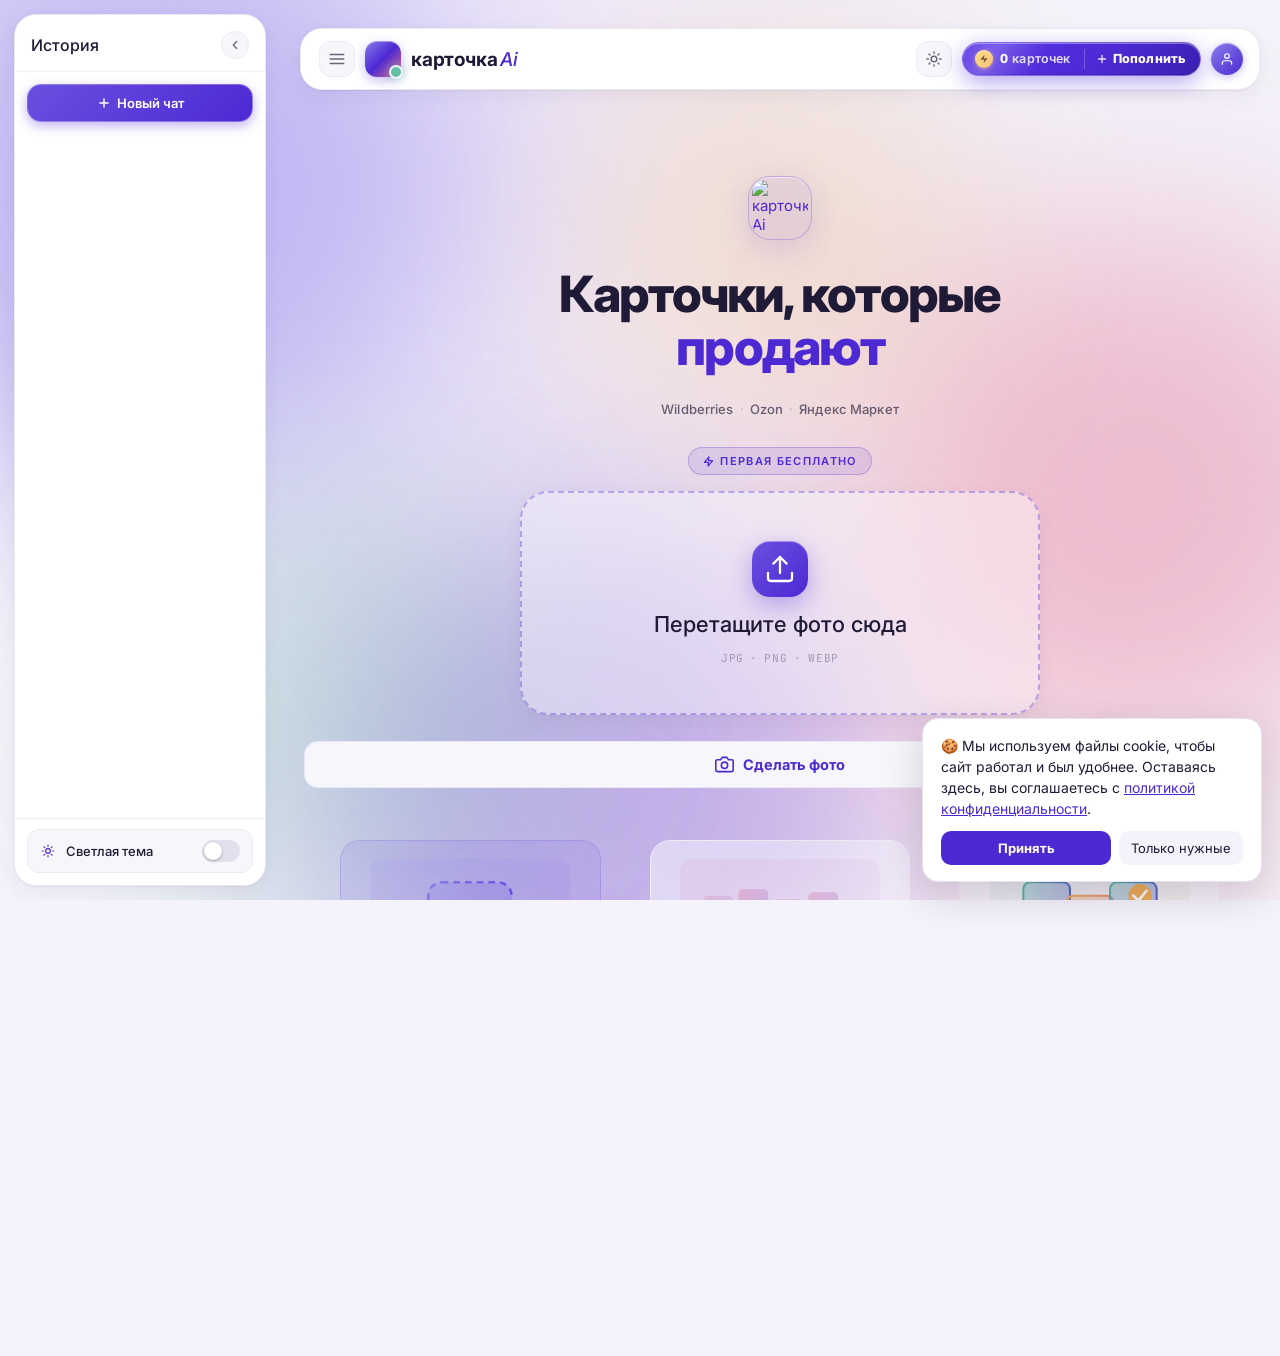
==== commit 42260454: "Add standalone portfolio demo and repair example gallery" ====
--- a/site/static/index.html
+++ b/site/static/index.html
@@ -7338,6 +7338,7 @@
   }
 
   function scrollToBottom(opts) {
+    if (document.body.classList.contains('demo-result')) return;
     opts = opts || {};
     const force = opts.force === true;
     _attachAutoScroll();
@@ -9114,8 +9115,35 @@
       return;
     }
     state._exampleRunning = true;
-    try { await runExampleWalkthrough(data); }
+    try {
+      if (document.body.classList.contains('demo-result')) await showExampleResult(data);
+      else await runExampleWalkthrough(data);
+    }
     finally { state._exampleRunning = false; }
+  }
+
+  async function showExampleResult(data) {
+    state._isExample = true;
+    state.activeChatId = null;
+    transitionToChat({skipChatEntry:true});
+    await _demoPreloadImages(data);
+    await sleep(620);
+    const prod = data.product || {};
+    const chat = document.getElementById('chat');
+    chat.innerHTML = `<section class="demo-result-intro"><h1>Из одного фото — готовая карточка товара</h1><p>${escHtmlSafe(data.concept || '')}</p><div class="demo-result-links"><a href="/">Посмотреть весь процесс →</a><a href="#demo-description">К описанию товара ↓</a><button type="button" onclick="downloadCard()">Скачать 4 карточки</button></div></section>
+      <div class="demo-input"><img src="${escAttr(prod.input_photo)}" alt="Исходное фото товара"><div><span>Исходный товар</span><strong>${escHtmlSafe(prod.name)}</strong></div></div>`;
+    const id = 'example-' + Date.now();
+    prepareCardSlots(id, data.cards.length);
+    data.cards.forEach((url, i) => placeCardImage(id, url, i));
+    state._lastDescription = data.description;
+    if (data.description) {
+      chat.insertAdjacentHTML('beforeend', '<div id="demo-description"></div>');
+      _renderDescriptionPanel(id, data.description, '');
+    }
+    const products = data.competitors_demo?.products || [];
+    chat.insertAdjacentHTML('beforeend', `<details class="demo-competitors"><summary>Конкуренты и стратегия оформления</summary><p style="font-size:12px;margin-bottom:12px;color:var(--text-muted)">Сохранённый пример анализа; цены и отзывы не обновляются.</p>${renderCompetitorCards(products)}${renderAnalysisResult(data.analysis || {})}</details>`);
+    setFlowStep(0);
+    _scrollCandidates().forEach(el => { if (el) el.scrollTop = 0; });
   }
 
   // ── Демо: предзагрузка картинок + интерактивные паузы ─────────────────────
@@ -9181,7 +9209,7 @@
     transitionToChat({ skipChatEntry: true });
     // Предзагружаем все ассеты showcase в фоне — к показу конкурентов/карточек
     // они уже в кеше (никаких «пустых боксов с цифрами» и доезжающих карточек).
-    _demoPreloadImages(data);
+    await _demoPreloadImages(data);
     await sleep(620);   // ждём, пока стартовый экран спрячется (там setTimeout 500ms)
 
     const chat = document.getElementById('chat');
@@ -11795,6 +11823,8 @@
   }
 
   function renderCompetitorCards(products) {
+    // The competitor list can render before the analysis panel creates these styles.
+    ensureAnalysisStyles();
     return `<div class="an-comp-grid">${products.map((p, i) => {
       const photo = p.photos && p.photos[0] ? p.photos[0] : '';
       const price = p.price ? Math.round(p.price).toLocaleString('ru-RU') + ' ₽' : '—';
